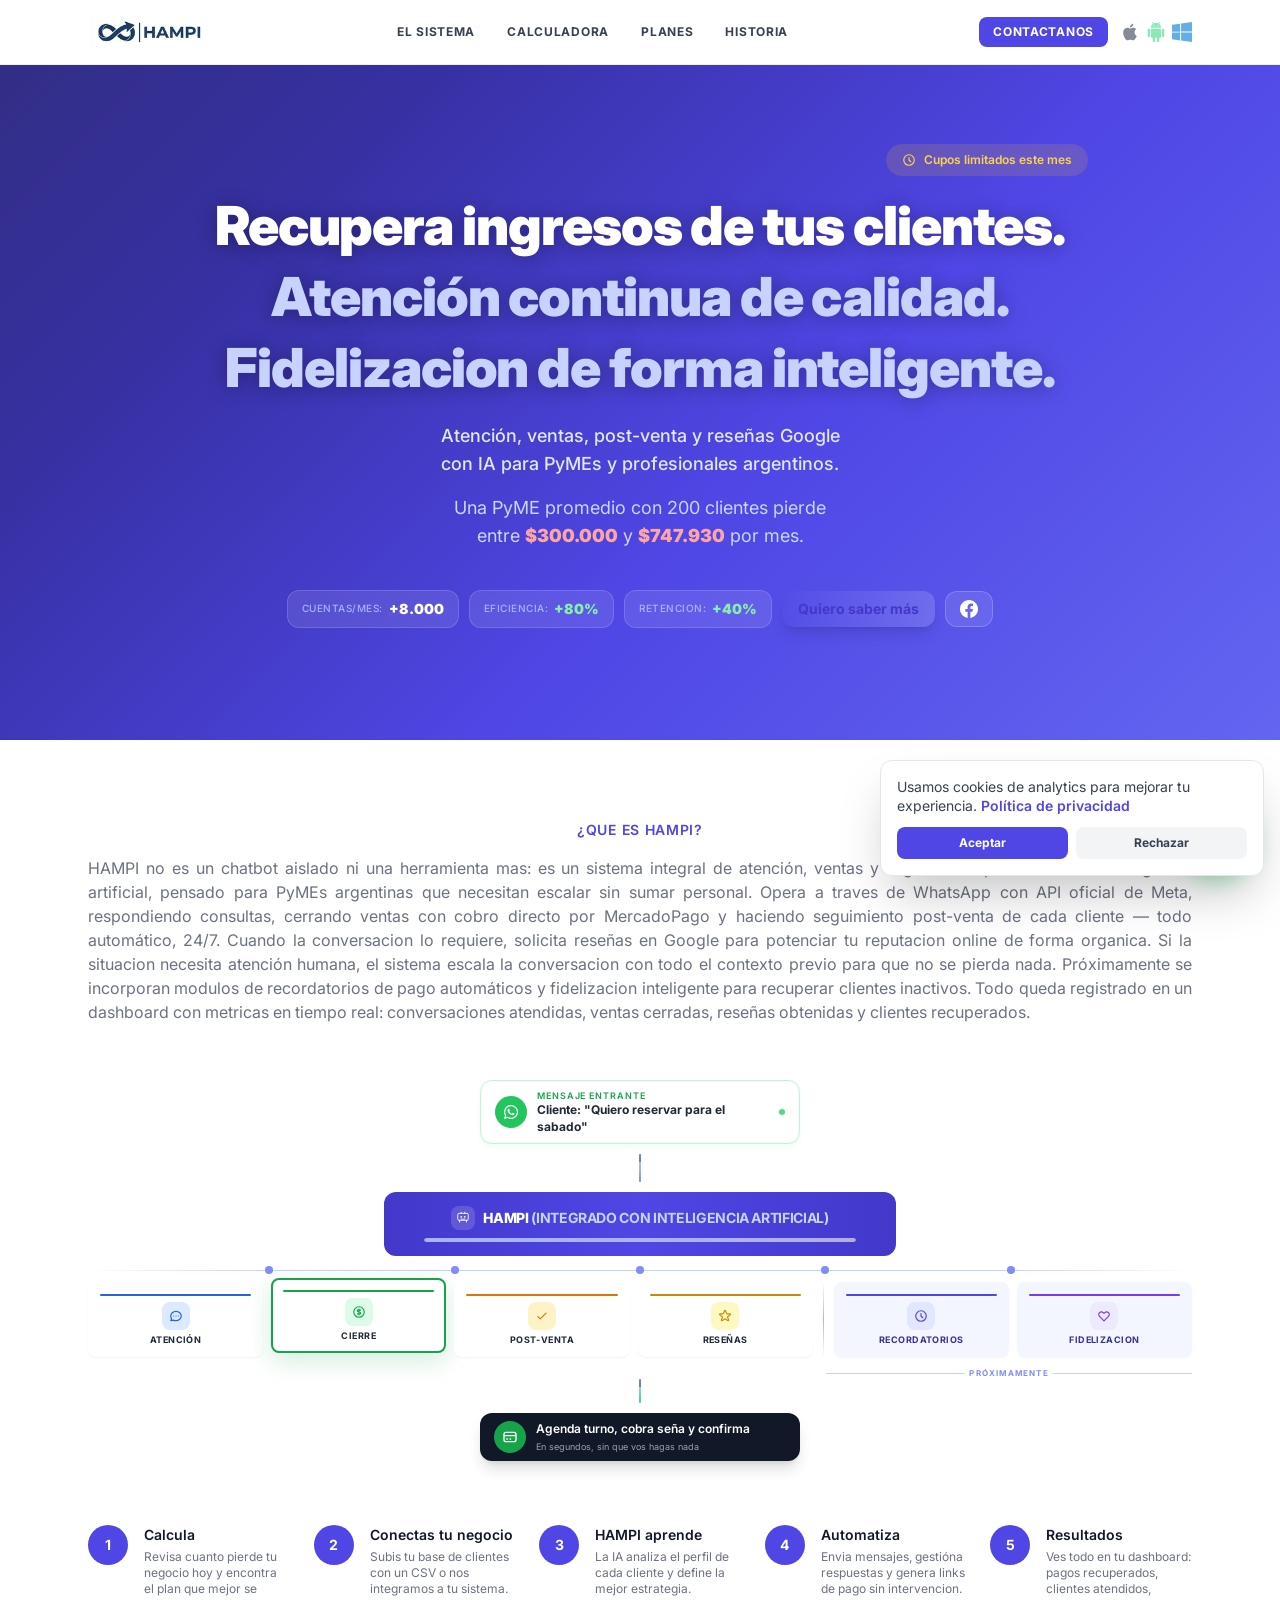
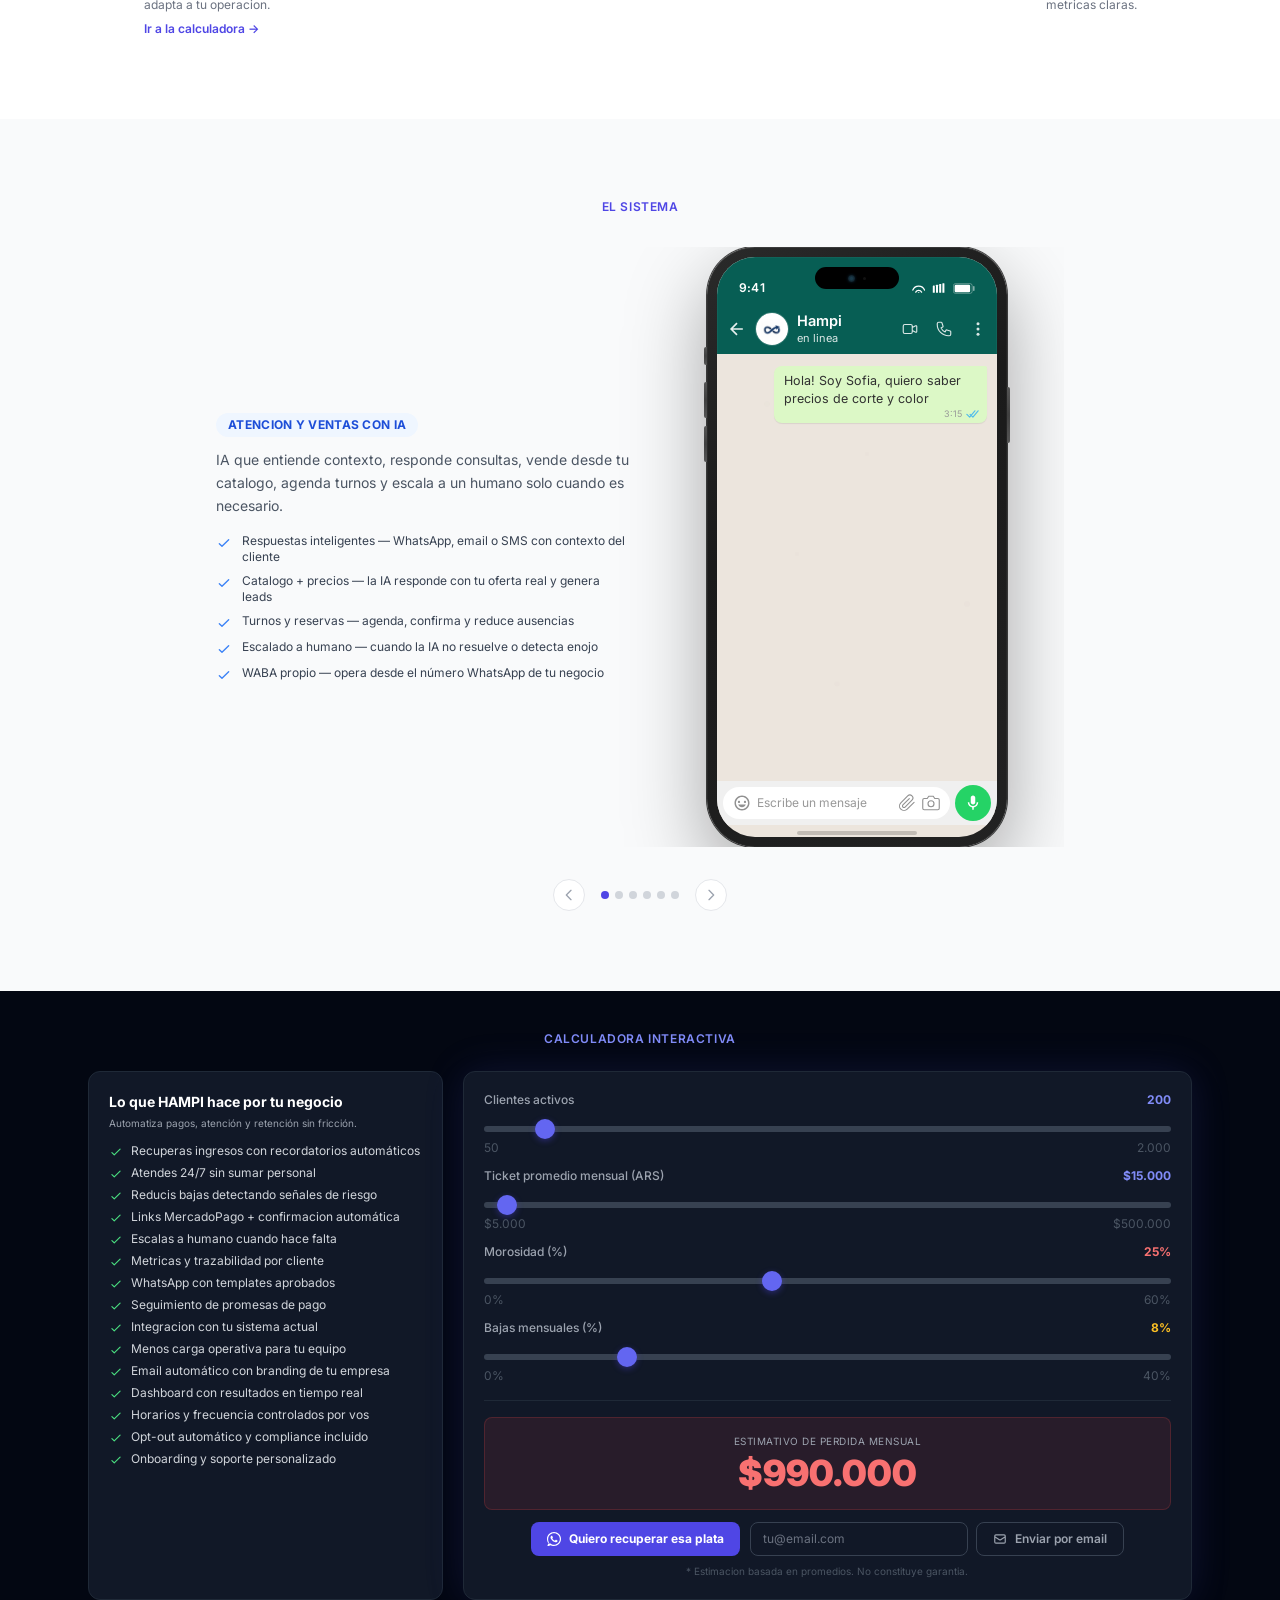
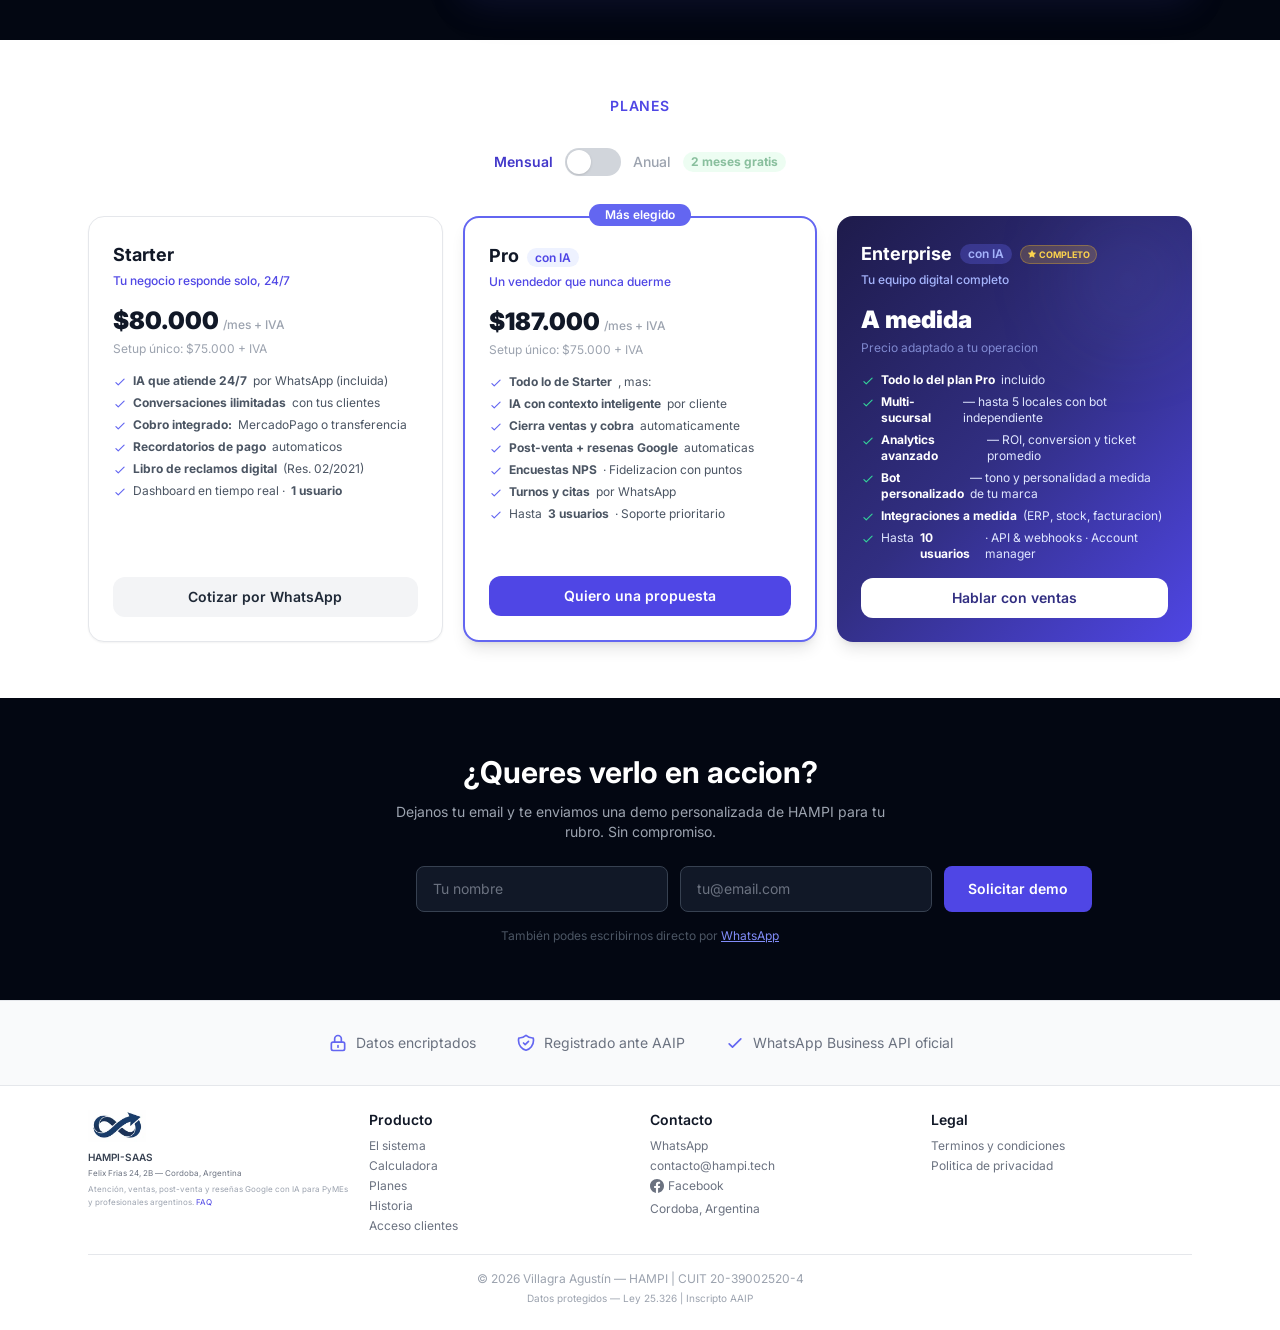
==== index.html @ 298c47fb "feat: add Windows logo next to Apple + Android icons on all pages Co-Authored-By: Claude Opus 4.6 (1" ====
<!DOCTYPE html>
<html lang="es-AR">
<head>
  <meta charset="UTF-8">
  <meta name="viewport" content="width=device-width, initial-scale=1.0">
  <title>HAMPI — Atención y ventas con IA por WhatsApp para PyMEs argentinas</title>
  <meta name="description" content="Sistema IA para PyMEs argentinas: atención 24/7 por WhatsApp, ventas automáticas, post-venta, reseñas Google y cobro con MercadoPago. Empeza gratis.">
  <meta name="keywords" content="atención al cliente WhatsApp, ventas IA, automatización PyMEs, MercadoPago, reseñas Google, IA Argentina, chatbot WhatsApp">
  <meta name="author" content="Villagra Agustín">
  <meta name="robots" content="index, follow">
  <meta name="referrer" content="strict-origin-when-cross-origin">
  <meta name="facebook-domain-verification" content="ja7nkng0j9wahrmzs2x4em6lvalo7e" />
  <link rel="canonical" href="https://hampi.tech/">

  <!-- Open Graph -->
  <meta property="fb:app_id" content="757900813820776">
  <meta property="og:title" content="HAMPI — Atención y ventas con IA por WhatsApp para PyMEs">
  <meta property="og:description" content="Tu negocio atiende, vende y cobra solo por WhatsApp con IA. Setup único: $75.000 + IVA. Empeza con 15 dias gratis.">
  <meta property="og:type" content="website">
  <meta property="og:url" content="https://hampi.tech">
  <meta property="og:image" content="https://hampi.tech/og-logo.png">
  <meta property="og:image:width" content="1200">
  <meta property="og:image:height" content="630">
  <meta property="og:image:alt" content="HAMPI — Atención y ventas con IA por WhatsApp para PyMEs argentinas">
  <meta property="og:locale" content="es_AR">
  <meta property="og:site_name" content="HAMPI">

  <!-- Twitter Card -->
  <meta name="twitter:card" content="summary_large_image">
  <meta name="twitter:title" content="HAMPI — Atención y ventas con IA por WhatsApp">
  <meta name="twitter:description" content="Tu negocio atiende, vende y cobra solo. IA para PyMEs argentinas. Setup único: $75.000 + IVA.">
  <meta name="twitter:image" content="https://hampi.tech/og-logo.png">

  <!-- Favicons -->
  <link rel="icon" type="image/png" sizes="32x32" href="logoxx.png">
  <link rel="apple-touch-icon" sizes="180x180" href="logoxx.png">
  <link rel="manifest" href="manifest.json">
  <meta name="theme-color" content="#4f46e5">

  <!-- Preload critical resources -->
  <link rel="preload" href="hampilogo.webp" as="image" type="image/webp">

  <!-- Fonts (preconnect + display swap) -->
  <link rel="preconnect" href="https://fonts.googleapis.com">
  <link rel="preconnect" href="https://fonts.gstatic.com" crossorigin>
  <link href="https://fonts.googleapis.com/css2?family=Inter:wght@400;500;600;700;800;900&display=swap" rel="stylesheet">

  <!-- Tailwind (compiled) -->
  <link rel="stylesheet" href="dist.css">
  <style>
    .reveal{opacity:0;transform:translateY(30px);transition:opacity .7s ease,transform .7s ease}
    .reveal.visible{opacity:1;transform:translateY(0)}
    html{scroll-behavior:smooth}
    #hero{background:linear-gradient(135deg,#312e81 0%,#3730a3 25%,#4f46e5 60%,#6366f1 100%)!important;position:relative;overflow:hidden}
    #hero::after{content:none!important}
    #hero::before{content:none!important}
    .gradient-hero{background:linear-gradient(135deg,#312e81 0%,#3730a3 25%,#4f46e5 60%,#6366f1 100%);position:relative;overflow:hidden}
    .gradient-hero::after{content:none}
    .gradient-hero::before{content:none}
    .card-hover{transition:transform .3s ease,box-shadow .3s ease}
    .card-hover:hover{transform:translateY(-4px);box-shadow:0 12px 40px rgba(99,102,241,.15)}
    .pricing-popular{border:2px solid #6366f1;position:relative}
    .pricing-popular::before{content:'Más elegido';position:absolute;top:-14px;left:50%;transform:translateX(-50%);background:#6366f1;color:#fff;font-size:.75rem;font-weight:600;padding:2px 16px;border-radius:9999px}
    .calc-glow{box-shadow:0 0 40px rgba(99,102,241,.15),0 12px 40px rgba(0,0,0,.08)}
    @keyframes pulse-live{0%,100%{opacity:1}50%{opacity:.5}}
    .pulse-live{animation:pulse-live 2s ease-in-out infinite}
    .whatsapp-float{position:fixed;bottom:24px;right:24px;z-index:50;background:#25d366;color:#fff;border-radius:9999px;width:76px;height:76px;display:flex;align-items:center;justify-content:center;box-shadow:0 4px 20px rgba(37,211,102,.4);transition:transform .3s ease}
    .whatsapp-float:hover{transform:scale(1.1)}
    @keyframes pulse-ring{0%{box-shadow:0 0 0 0 rgba(37,211,102,.4)}70%{box-shadow:0 0 0 15px rgba(37,211,102,0)}100%{box-shadow:0 0 0 0 rgba(37,211,102,0)}}
    .whatsapp-float{animation:pulse-ring 2s infinite}
    input[type="range"]{-webkit-appearance:none;appearance:none;height:6px;border-radius:9999px;background:#374151;outline:none}
    input[type="range"]::-webkit-slider-thumb{-webkit-appearance:none;width:20px;height:20px;border-radius:50%;background:#6366f1;cursor:pointer;box-shadow:0 2px 6px rgba(79,70,229,.4)}
    input[type="range"]::-moz-range-thumb{width:20px;height:20px;border-radius:50%;background:#6366f1;cursor:pointer;border:none}
    @keyframes typing{0%,60%,100%{opacity:.3}30%{opacity:1}}
    .typing-dot:nth-child(1){animation:typing 1.4s infinite 0s}
    .typing-dot:nth-child(2){animation:typing 1.4s infinite .2s}
    .typing-dot:nth-child(3){animation:typing 1.4s infinite .4s}
    /* Chat live animations */
    .chat-bubble{transition:opacity .35s ease,transform .35s ease;transform:translateY(12px)}
    .chat-bubble.show{opacity:1!important;transform:translateY(0)}
    .chat-badge{transition:opacity .5s ease,transform .3s ease;transform:scale(.9)}
    .chat-badge.show{opacity:1!important;transform:scale(1)}
    .chat-typing.visible{display:flex!important}
    @keyframes slideUp{from{opacity:0;transform:translateY(12px)}to{opacity:1;transform:translateY(0)}}
    .chat-bubble.show[data-sender="user"]{animation:slideUp .35s ease forwards}
    .chat-bubble.show[data-sender="bot"]{animation:slideUp .4s cubic-bezier(.34,1.56,.64,1) forwards}
    /* === iPhone mockup === */
    .phone-frame{position:relative;width:100%;max-width:300px;margin:0 auto;background:linear-gradient(145deg,#2a2a2a 0%,#1a1a1a 40%,#222 100%);border-radius:48px;padding:10px;box-shadow:0 30px 80px rgba(0,0,0,.35),0 0 0 1px #444,inset 0 1px 0 rgba(255,255,255,.06),inset 0 0 0 1px rgba(255,255,255,.04)}
    .phone-frame::before{content:'';position:absolute;right:-3px;top:140px;width:3px;height:56px;background:linear-gradient(180deg,#555,#404040,#555);border-radius:0 2px 2px 0;z-index:5}
    .phone-frame::after{content:'';position:absolute;left:-3px;top:100px;width:3px;height:18px;background:linear-gradient(180deg,#555,#404040,#555);border-radius:2px 0 0 2px;z-index:5}
    .phone-frame .vol-btns{position:absolute;left:-3px;top:0;width:3px;height:100%;z-index:5;pointer-events:none}
    .phone-frame .vol-btns::before{content:'';position:absolute;left:0;top:135px;width:3px;height:36px;background:linear-gradient(180deg,#555,#404040,#555);border-radius:2px 0 0 2px}
    .phone-frame .vol-btns::after{content:'';position:absolute;left:0;top:179px;width:3px;height:36px;background:linear-gradient(180deg,#555,#404040,#555);border-radius:2px 0 0 2px}
    .phone-screen{position:relative;border-radius:38px;overflow:hidden;background:#ECE5DD;height:580px;display:flex;flex-direction:column}
    .phone-screen::before{content:'';position:absolute;top:0;left:0;right:0;bottom:0;pointer-events:none;z-index:30;border-radius:38px;box-shadow:inset 0 0 0 .5px rgba(255,255,255,.08)}
    .phone-dynamic-island{position:absolute;top:10px;left:50%;transform:translateX(-50%);width:84px;height:22px;background:#000;border-radius:20px;z-index:25;display:flex;align-items:center;justify-content:center;gap:8px}
    .phone-dynamic-island::before{content:'';width:7px;height:7px;background:radial-gradient(circle,#1a3a4a 20%,#0d1b24 80%);border-radius:50%;box-shadow:0 0 3px rgba(30,120,180,.3)}
    .phone-dynamic-island::after{content:'';width:3.5px;height:3.5px;background:#111;border-radius:50%}
    .phone-statusbar{display:flex;justify-content:space-between;align-items:center;padding:14px 22px 0;height:48px;background:#075E54;color:#fff;font-size:12px;font-weight:600;z-index:10;position:relative;letter-spacing:.02em}
    .phone-statusbar-icons{display:flex;gap:5px;align-items:center}
    .wa-header{display:flex;align-items:center;gap:8px;padding:7px 10px 8px;background:#075E54;color:#fff;position:relative;z-index:10}
    .wa-header-back{width:20px;height:20px;opacity:.9}
    .wa-header-avatar{width:34px;height:34px;border-radius:50%;overflow:hidden;flex-shrink:0;border:1.5px solid rgba(255,255,255,.15)}
    .wa-header-avatar img{width:34px;height:34px;object-fit:cover}
    .wa-header-name{font-size:14.5px;font-weight:600;line-height:1.2}
    .wa-header-status{font-size:11px;opacity:.85;font-weight:400}
    .wa-header-icons{margin-left:auto;display:flex;gap:16px;align-items:center;opacity:.85}
    .wa-messages{flex:1;overflow:hidden;padding:12px 10px 6px;display:flex;flex-direction:column;gap:6px;background:#ECE5DD url("data:image/svg+xml,%3Csvg width='400' height='400' viewBox='0 0 400 400' xmlns='http://www.w3.org/2000/svg'%3E%3Cg fill='%23c8c3b8' fill-opacity='.06'%3E%3Ccircle cx='50' cy='50' r='3'/%3E%3Ccircle cx='150' cy='100' r='2'/%3E%3Ccircle cx='300' cy='60' r='2.5'/%3E%3Ccircle cx='80' cy='200' r='2'/%3E%3Ccircle cx='250' cy='250' r='3'/%3E%3Ccircle cx='350' cy='180' r='2'/%3E%3Ccircle cx='120' cy='330' r='2.5'/%3E%3Ccircle cx='300' cy='350' r='2'/%3E%3C/g%3E%3C/svg%3E")}
    .wa-inputbar{display:flex;align-items:center;gap:5px;padding:4px 6px;background:#F0F0F0}
    .wa-input-wrap{flex:1;display:flex;align-items:center;gap:6px;background:#fff;border-radius:22px;padding:7px 10px}
    .wa-input-text{flex:1;font-size:12px;color:#999}
    .wa-send-btn{width:36px;height:36px;border-radius:50%;background:#25D366;display:flex;align-items:center;justify-content:center;flex-shrink:0}
    .wa-home-bar{width:120px;height:4px;background:rgba(0,0,0,.18);border-radius:4px;margin:6px auto 2px}
    /* WA-style bubbles */
    .wa-bubble-user{background:#DCF8C6;border-radius:8px 2px 8px 8px;padding:6px 10px 16px;max-width:82%;margin-left:auto;position:relative;box-shadow:0 1px 1px rgba(0,0,0,.08)}
    .wa-bubble-bot{background:#fff;border-radius:2px 8px 8px 8px;padding:6px 10px 16px;max-width:82%;position:relative;box-shadow:0 1px 1px rgba(0,0,0,.08)}
    .wa-bubble-user p,.wa-bubble-bot p{font-size:12.5px;line-height:1.4;color:#303030;margin:0}
    .wa-bubble-time{position:absolute;bottom:3px;right:8px;font-size:9px;color:#999}
    .wa-bubble-link{display:block;font-size:12px;color:#075E54;font-weight:600;margin-top:3px}
    .wa-bubble-file{background:#E3F0D5;border:1px solid #b8dfab}
    @media(max-width:639px){.phone-frame{max-width:300px;border-radius:42px;padding:8px}.phone-screen{height:540px;border-radius:34px}.phone-dynamic-island{width:70px;height:18px;top:8px}.wa-bubble-user p,.wa-bubble-bot p{font-size:11.5px}.wa-bubble-user,.wa-bubble-bot{padding:5px 8px 14px;max-width:85%}.wa-header-icons{gap:10px}.wa-header-icons svg{width:15px;height:15px}#orch-agents{gap:6px!important}#orch-agents .orch-agent{padding:5px 2px!important;min-width:calc(33% - 6px);flex:0 0 auto}.orch-agent p{font-size:7px!important;letter-spacing:.02em!important;white-space:nowrap}}
    /* Panel retention animations */
    .panel-row{transition:opacity .4s ease,transform .4s cubic-bezier(.34,1.56,.64,1);transform:translateX(-20px)}
    .panel-row.show{opacity:1!important;transform:translateX(0)}
    .panel-row.show[data-resolved]{animation:resolvedPop .5s cubic-bezier(.34,1.56,.64,1) forwards}
    @keyframes resolvedPop{0%{opacity:0;transform:translateX(-20px) scale(.95)}60%{transform:translateX(2px) scale(1.02)}100%{opacity:1;transform:translateX(0) scale(1)}}
    .panel-counter{transition:opacity .3s ease}
    .panel-counter.show{opacity:1!important}
    .panel-summary{transition:opacity .5s ease,transform .3s ease;transform:translateY(8px)}
    .panel-summary.show{opacity:1!important;transform:translateY(0)}
    @keyframes countFade{0%{opacity:0;transform:translateY(10px)}100%{opacity:1;transform:translateY(0)}}
    .count-animated{animation:countFade .6s ease forwards}
    .hero-line{display:block;white-space:nowrap;font-size:clamp(1.35rem,4.2vw,3.5rem);letter-spacing:-.02em}
    @media(max-width:479px){.hero-line{white-space:normal;font-size:clamp(1.2rem,6vw,1.75rem);line-height:1.2}}
    /* === Premium micro-interactions === */
    @media(prefers-reduced-motion:no-preference){
      .reveal{opacity:0;transform:translateY(24px);transition:opacity .6s cubic-bezier(.16,1,.3,1),transform .6s cubic-bezier(.16,1,.3,1)}
      .reveal:nth-child(2){transition-delay:.08s}
      .reveal:nth-child(3){transition-delay:.16s}
    }
    /* Pricing card hover glow */
    .plan-card{transition:transform .25s cubic-bezier(.16,1,.3,1),box-shadow .25s ease}
    .plan-card:hover{transform:translateY(-6px);box-shadow:0 20px 60px rgba(99,102,241,.12),0 4px 16px rgba(0,0,0,.06)}
    /* CTA button shimmer */
    @keyframes shimmer{0%{background-position:200% 0}100%{background-position:-200% 0}}
    .cta-shimmer{background:linear-gradient(90deg,transparent 0%,rgba(255,255,255,.15) 50%,transparent 100%) no-repeat;background-size:200% 100%;animation:shimmer 3s ease-in-out infinite}
    /* Number counter pop */
    @keyframes numberPop{0%{transform:scale(1)}50%{transform:scale(1.05)}100%{transform:scale(1)}}
    .number-pop{animation:numberPop .3s ease}
    /* Stats badge subtle float */
    @keyframes subtleFloat{0%,100%{transform:translateY(0)}50%{transform:translateY(-3px)}}
    .stat-badge:hover{animation:subtleFloat 2s ease-in-out infinite}
  </style>

  <script type="application/ld+json">
  {"@context":"https://schema.org","@type":"FAQPage","mainEntity":[{"@type":"Question","name":"Que es HAMPI exactamente?","acceptedAnswer":{"@type":"Answer","text":"HAMPI es un sistema inteligente que automatiza atención al cliente, recordatorios de pago y fidelizacion para PyMEs argentinas. Conecta WhatsApp, email y SMS en un solo flujo con IA."}},{"@type":"Question","name":"Como funciona WhatsApp sin que me bloqueen?","acceptedAnswer":{"@type":"Answer","text":"Usamos la API oficial de WhatsApp Business con templates pre-aprobados por Meta. Incluye opt-out automático y cumplimiento de todas las politicas de Meta. Sin spam, sin riesgo."}},{"@type":"Question","name":"Se integra con MercadoPago?","acceptedAnswer":{"@type":"Answer","text":"Si. Genera links de pago de MercadoPago y los envia automáticamente por WhatsApp o email. Confirma pagos en tiempo real."}},{"@type":"Question","name":"Cuanto tarda el setup?","acceptedAnswer":{"@type":"Answer","text":"Entre 2 y 5 dias habiles. Incluye canales, carga de base, personalizacion y pruebas antes de salir en vivo."}}]}
  </script>

  <!-- Google Analytics 4 -->
  <script async src="https://www.googletagmanager.com/gtag/js?id=G-G7MKH28DM8"></script>
  <script>
    window.dataLayer = window.dataLayer || [];
    function gtag(){dataLayer.push(arguments);}
    gtag('consent', 'default', { analytics_storage: 'denied' });
    gtag('js', new Date());
    if(localStorage.getItem('hampi_cookie_consent') === 'accepted') {
      gtag('consent', 'update', { analytics_storage: 'granted' });
    }
    gtag('config', 'G-G7MKH28DM8');
  </script>
  <!-- JSON-LD Structured Data -->
  <script type="application/ld+json">
  {
    "@context": "https://schema.org",
    "@type": "Organization",
    "name": "HAMPI",
    "legalName": "Villagra Agustín",
    "url": "https://hampi.tech",
    "logo": "https://hampi.tech/og-logo.png",
    "image": "https://hampi.tech/og-image.jpg",
    "description": "Sistema de atención y ventas con IA por WhatsApp para PyMEs argentinas. Automatiza atención al cliente, ventas, post-venta y reseñas Google.",
    "address": {
      "@type": "PostalAddress",
      "streetAddress": "Felix Frias 24, Piso 2 Dpto. B",
      "addressLocality": "Cordoba",
      "addressRegion": "Cordoba",
      "addressCountry": "AR"
    },
    "contactPoint": {
      "@type": "ContactPoint",
      "telephone": "+5493514084090",
      "contactType": "sales",
      "availableLanguage": "Spanish"
    },
    "email": "contacto@hampi.tech",
    "sameAs": [
      "https://facebook.com/hampi.tech/"
    ],
    "foundingDate": "2026",
    "areaServed": {
      "@type": "Country",
      "name": "Argentina"
    }
  }
  </script>
  <script type="application/ld+json">
  {
    "@context": "https://schema.org",
    "@type": "SoftwareApplication",
    "name": "HAMPI",
    "applicationCategory": "BusinessApplication",
    "operatingSystem": "Web",
    "offers": {
      "@type": "AggregateOffer",
      "lowPrice": "80000",
      "highPrice": "360000",
      "priceCurrency": "ARS",
      "offerCount": "3"
    },
    "description": "Plataforma de IA para automatizar atención al cliente, ventas y recordatorios de pago por WhatsApp",
    "url": "https://hampi.tech",
    "screenshot": "https://hampi.tech/og-image.jpg",
    "featureList": "Atención 24/7, Ventas automáticas, Recordatorios de pago, Reseñas Google, Fidelizacion"
  }
  </script>
  <script type="application/ld+json">
  {
    "@context": "https://schema.org",
    "@type": "LocalBusiness",
    "name": "HAMPI",
    "address": {
      "@type": "PostalAddress",
      "addressLocality": "Cordoba",
      "addressRegion": "Cordoba",
      "addressCountry": "AR"
    },
    "url": "https://hampi.tech",
    "telephone": "+5493514084090",
    "priceRange": "$$"
  }
  </script>
</head>

<body class="font-sans text-gray-800 bg-white antialiased">

  <a href="#main-content" class="sr-only focus:not-sr-only focus:absolute focus:top-2 focus:left-2 focus:bg-white focus:px-4 focus:py-2 focus:rounded focus:z-50">
    Ir al contenido principal
  </a>

  <!-- ===== NAV ===== -->
  <nav id="main-nav" class="fixed top-0 w-full bg-white z-40 border-b border-gray-200/60 transition-shadow duration-300" style="box-shadow:none">
    <div class="max-w-6xl mx-auto px-4 sm:px-6 flex items-center justify-between h-16">
      <a href="#" class="flex items-center gap-2">
        <picture>
          <source srcset="hampilogo.webp" type="image/webp">
          <img src="hampilogo.png" alt="HAMPI — Sistema de atención y recordatorios de pago" class="h-8 sm:h-9 w-auto object-contain" width="200" height="61" fetchpriority="high" style="image-rendering:-webkit-optimize-contrast;transform:translateZ(0)">
        </picture>
      </a>
      <div class="hidden md:flex items-center gap-8 text-xs font-bold text-gray-700 uppercase" style="letter-spacing:.06em">
        <a href="#sistema" class="hover:text-brand-600 transition-colors">El sistema</a>
        <a href="#calculadora" class="hover:text-brand-600 transition-colors">Calculadora</a>
        <a href="#planes" class="hover:text-brand-600 transition-colors">Planes</a>
        <a href="historia.html" class="hover:text-brand-600 transition-colors">Historia</a>
      </div>
      <div class="flex items-center gap-3">
        <a href="https://wa.me/5493514084090?text=Hola%2C%20quiero%20info%20sobre%20HAMPI" target="_blank" rel="noopener" id="nav-calc-cta" class="hidden sm:inline-flex items-center bg-brand-600 hover:bg-brand-700 text-white text-xs font-bold uppercase px-3.5 py-1.5 rounded-lg transition-colors" style="letter-spacing:.06em;line-height:1.5">
          CONTACTANOS
        </a>
        <div class="hidden sm:flex items-center gap-1.5 opacity-60">
          <svg class="h-5 w-5 text-gray-700" viewBox="0 0 24 24" fill="currentColor"><path d="M18.71 19.5c-.83 1.24-1.71 2.45-3.05 2.47-1.34.03-1.77-.79-3.29-.79-1.53 0-2 .77-3.27.82-1.31.05-2.3-1.32-3.14-2.53C4.25 17 2.94 12.45 4.7 9.39c.87-1.52 2.43-2.48 4.12-2.51 1.28-.02 2.5.87 3.29.87.78 0 2.26-1.07 3.8-.91.65.03 2.47.26 3.64 1.98-.09.06-2.17 1.28-2.15 3.81.03 3.02 2.65 4.03 2.68 4.04-.03.07-.42 1.44-1.38 2.83M13 3.5c.73-.83 1.94-1.46 2.94-1.5.13 1.17-.34 2.35-1.04 3.19-.69.85-1.83 1.51-2.95 1.42-.15-1.15.41-2.35 1.05-3.11z"/></svg>
          <svg class="h-5 w-5" viewBox="0 0 24 24" fill="#3DDC84"><path d="M6 18c0 .55.45 1 1 1h1v3.5c0 .83.67 1.5 1.5 1.5s1.5-.67 1.5-1.5V19h2v3.5c0 .83.67 1.5 1.5 1.5s1.5-.67 1.5-1.5V19h1c.55 0 1-.45 1-1V8H6v10zM3.5 8C2.67 8 2 8.67 2 9.5v7c0 .83.67 1.5 1.5 1.5S5 17.33 5 16.5v-7C5 8.67 4.33 8 3.5 8zm17 0c-.83 0-1.5.67-1.5 1.5v7c0 .83.67 1.5 1.5 1.5s1.5-.67 1.5-1.5v-7c0-.83-.67-1.5-1.5-1.5zm-4.97-5.84l1.3-1.3c.2-.2.2-.51 0-.71-.2-.2-.51-.2-.71 0l-1.48 1.48C13.85 1.23 12.95 1 12 1c-.96 0-1.86.23-2.66.63L7.85.15c-.2-.2-.51-.2-.71 0-.2.2-.2.51 0 .71l1.31 1.31C6.97 3.26 6 5.01 6 7h12c0-1.99-.97-3.75-2.47-4.84zM10 5H9V4h1v1zm5 0h-1V4h1v1z"/></svg>
          <svg class="h-5 w-5" viewBox="0 0 24 24" fill="#0078D4"><path d="M0 3.449L9.75 2.1v9.451H0m10.949-9.602L24 0v11.4H10.949M0 12.6h9.75v9.451L0 20.699M10.949 12.6H24V24l-13.051-1.851"/></svg>
        </div>
      </div>
      <button id="menu-toggle" class="md:hidden ml-2 p-2 text-gray-600 hover:text-brand-600" aria-label="Menu">
        <svg class="w-6 h-6" fill="none" stroke="currentColor" viewBox="0 0 24 24"><path stroke-linecap="round" stroke-linejoin="round" stroke-width="2" d="M4 6h16M4 12h16M4 18h16"/></svg>
      </button>
    </div>
    <div id="mobile-menu" class="hidden md:hidden border-t border-gray-100 bg-white">
      <div class="px-4 py-3 space-y-2">
        <a href="#sistema" class="block py-2 text-xs font-bold text-gray-700 uppercase" style="letter-spacing:.06em">El sistema</a>
        <a href="#calculadora" class="block py-2 text-xs font-bold text-gray-700 uppercase" style="letter-spacing:.06em">Calculadora</a>
        <a href="#planes" class="block py-2 text-xs font-bold text-gray-700 uppercase" style="letter-spacing:.06em">Planes</a>
        <a href="historia.html" class="block py-2 text-xs font-bold text-gray-700 uppercase" style="letter-spacing:.06em">Historia</a>
      </div>
    </div>
  </nav>

  <!-- ===== 1. HERO ===== -->
  <section id="hero" class="gradient-hero pt-28 pb-20 sm:pt-36 sm:pb-28" role="main">
    <a id="main-content" class="sr-only"></a>
    <div class="max-w-5xl mx-auto px-4 sm:px-6 relative z-10 text-center">

      <div class="flex justify-end mb-4 max-w-4xl mx-auto">
        <div class="inline-flex items-center gap-2 backdrop-blur-sm text-xs font-semibold px-4 py-2 rounded-full h-8" style="background:rgba(251,191,36,.15);color:#fcd34d">
          <svg class="w-3.5 h-3.5" fill="none" stroke="currentColor" viewBox="0 0 24 24"><path stroke-linecap="round" stroke-linejoin="round" stroke-width="2" d="M12 8v4l3 3m6-3a9 9 0 11-18 0 9 9 0 0118 0z"/></svg>
          Cupos limitados este mes
        </div>
      </div>

      <h1 class="font-black leading-tight max-w-4xl mx-auto" style="text-shadow:0 2px 20px rgba(0,0,0,.3)">
        <span class="hero-line" style="color:#ffffff">Recupera ingresos de tus clientes.</span>
        <span class="hero-line mt-1" style="color:#c7d2fe">Atención continua de calidad.</span>
        <span class="hero-line mt-1" style="color:#c7d2fe">Fidelizacion de forma inteligente.</span>
      </h1>

      <p class="mt-5 text-base sm:text-lg font-medium mx-auto leading-relaxed" style="color:#e0e7ff;max-width:44rem;text-wrap:balance">
        Atención, ventas, post-venta y reseñas Google con IA para PyMEs y profesionales argentinos.
      </p>

      <p class="mt-4 text-base sm:text-lg mx-auto leading-relaxed" style="color:#cbd5ff;max-width:40rem;text-wrap:balance">
        Una PyME promedio con 200 clientes pierde entre
        <span id="hero-countup" class="font-black" style="color:#fca5a5">$0</span>
        y <span id="hero-countup2" class="font-black" style="color:#fca5a5">$0</span> por mes.
      </p>

      <div class="mt-10 flex flex-wrap items-center justify-center gap-2.5">
        <div class="stat-badge bg-white/10 backdrop-blur-sm rounded-xl px-3.5 py-2 border border-white/15 inline-flex items-center gap-1.5 cursor-default">
          <span class="text-[10px] uppercase tracking-wider font-medium" style="color:#a5b4fc">Cuentas/mes:</span>
          <span class="text-sm font-black" style="color:#ffffff">+8.000</span>
        </div>
        <div class="stat-badge bg-white/10 backdrop-blur-sm rounded-xl px-3.5 py-2 border border-white/15 inline-flex items-center gap-1.5 cursor-default">
          <span class="text-[10px] uppercase tracking-wider font-medium" style="color:#a5b4fc">Eficiencia:</span>
          <span class="text-sm font-black" style="color:#86efac">+80%</span>
        </div>
        <div class="stat-badge bg-white/10 backdrop-blur-sm rounded-xl px-3.5 py-2 border border-white/15 inline-flex items-center gap-1.5 cursor-default">
          <span class="text-[10px] uppercase tracking-wider font-medium" style="color:#a5b4fc">Retencion:</span>
          <span class="text-sm font-black" style="color:#86efac">+40%</span>
        </div>
        <a href="https://wa.me/5493514084090?text=Hola%2C%20quiero%20saber%20mas%20sobre%20HAMPI" target="_blank" rel="noopener" class="cta-shimmer bg-white text-brand-700 font-bold text-sm px-4 py-2 rounded-xl hover:bg-brand-50 transition-colors shadow-lg" data-cta="hero-quiero-saber">
          Quiero saber más
        </a>
        <a href="https://facebook.com/hampi.tech/" target="_blank" rel="noopener" class="bg-white/10 backdrop-blur-sm text-white px-3.5 py-2 rounded-xl border border-white/20 hover:bg-white/20 transition-colors inline-flex items-center justify-center" data-cta="hero-facebook" title="Facebook">
          <svg width="18" height="18" fill="currentColor" viewBox="0 0 24 24"><path d="M24 12.073c0-6.627-5.373-12-12-12s-12 5.373-12 12c0 5.99 4.388 10.954 10.125 11.854v-8.385H7.078v-3.47h3.047V9.43c0-3.007 1.792-4.669 4.533-4.669 1.312 0 2.686.235 2.686.235v2.953H15.83c-1.491 0-1.956.925-1.956 1.874v2.25h3.328l-.532 3.47h-2.796v8.385C19.612 23.027 24 18.062 24 12.073z"/></svg>
        </a>
      </div>

    </div>
  </section>

  <!-- ===== ¿QUÉ ES HAMPI? ===== -->
  <section id="que-es" class="py-20 bg-white">
    <div class="max-w-6xl mx-auto px-4 sm:px-6">
      <div class="mb-14 reveal">
        <p class="text-brand-600 font-semibold text-sm uppercase tracking-wider mb-4 text-center">¿Que es HAMPI?</p>
        <p class="text-gray-500 text-sm sm:text-base leading-relaxed text-justify">HAMPI no es un chatbot aislado ni una herramienta mas: es un sistema integral de atención, ventas y seguimiento post-venta con inteligencia artificial, pensado para PyMEs argentinas que necesitan escalar sin sumar personal. Opera a traves de WhatsApp con API oficial de Meta, respondiendo consultas, cerrando ventas con cobro directo por MercadoPago y haciendo seguimiento post-venta de cada cliente — todo automático, 24/7. Cuando la conversacion lo requiere, solicita reseñas en Google para potenciar tu reputacion online de forma organica. Si la situacion necesita atención humana, el sistema escala la conversacion con todo el contexto previo para que no se pierda nada. Próximamente se incorporan modulos de recordatorios de pago automáticos y fidelizacion inteligente para recuperar clientes inactivos. Todo queda registrado en un dashboard con metricas en tiempo real: conversaciones atendidas, ventas cerradas, reseñas obtenidas y clientes recuperados.</p>
      </div>

      <!-- ===== ORQUESTACION VISUAL ===== -->
      <style>
        @keyframes orch-glow{0%,100%{box-shadow:0 0 0 0 rgba(99,102,241,.3)}50%{box-shadow:0 0 25px 10px rgba(99,102,241,.12)}}
        @keyframes orch-dot{0%{top:-4px;opacity:0}15%{opacity:1}85%{opacity:1}100%{top:calc(100% - 4px);opacity:0}}
        @keyframes orch-scan{0%{left:-30%}100%{left:100%}}
        .orch-brain{animation:orch-glow 3s ease-in-out infinite}
        .orch-line{position:relative;overflow:hidden}
        .orch-line::after{content:'';position:absolute;width:8px;height:8px;background:linear-gradient(135deg,#818cf8,#6366f1);border-radius:50%;left:50%;transform:translateX(-50%);animation:orch-dot 2s ease-in-out infinite}
        .orch-agent{transition:all .5s cubic-bezier(.4,0,.2,1);border:2px solid transparent}
        .orch-agent.active{transform:translateY(-4px)}
        .orch-scan{position:absolute;top:0;left:-30%;width:30%;height:100%;background:linear-gradient(90deg,transparent,rgba(255,255,255,.4),transparent);animation:orch-scan 2s ease-in-out infinite}
        .orch-trigger-text{transition:opacity .4s,transform .4s}
        .orch-trigger-text.fade-out{opacity:0;transform:translateY(-8px)}
        .orch-result-text{transition:opacity .4s,transform .4s}
        .orch-result-text.fade-out{opacity:0;transform:translateY(8px)}
        .orch-agent{position:relative}
        #orch-info{transition:opacity .3s,transform .3s}
        #orch-info.visible #orch-info-title{color:#4f46e5}
        #orch-info.visible{box-shadow:0 4px 20px rgba(99,102,241,.15);border-color:#a5b4fc}
      </style>

      <div class="relative mb-16 reveal" id="orch-root">

        <!-- PASO 1: Mensaje entrante + Panel info -->
        <div class="relative flex justify-center mb-2.5">
          <!-- Panel info agente (absoluto a la izquierda) -->
          <div id="orch-info" class="hidden lg:block absolute left-0 top-0 bg-white border border-indigo-100 rounded-xl px-4 py-3 shadow-md shadow-indigo-100/30 w-[230px] opacity-0" style="transition:opacity .3s">
            <p class="text-[10px] text-indigo-500 font-bold uppercase tracking-widest mb-1" id="orch-info-title"></p>
            <p class="text-[11px] text-gray-600 leading-relaxed" id="orch-info-desc"></p>
          </div>
          <!-- Trigger WhatsApp -->
          <div class="bg-white border border-green-200 rounded-xl px-3.5 py-2 flex items-center gap-2.5 shadow-md shadow-green-100/40 max-w-[280px] sm:max-w-xs w-full">
            <div class="w-8 h-8 bg-green-500 rounded-full flex items-center justify-center shrink-0">
              <svg class="w-4 h-4 text-white" fill="currentColor" viewBox="0 0 448 512"><path d="M380.9 97.1C339 55.1 283.2 32 223.9 32c-122.4 0-222 99.6-222 222 0 39.1 10.2 77.3 29.6 111L0 480l117.7-30.9c32.4 17.7 68.9 27 106.1 27h.1c122.3 0 224.1-99.6 224.1-222 0-59.3-25.2-115-67.1-157zm-157 341.6c-33.2 0-65.7-8.9-94-25.7l-6.7-4-69.8 18.3L72 359.2l-4.4-7c-18.5-29.4-28.2-63.3-28.2-98.2 0-101.7 82.8-184.5 184.6-184.5 49.3 0 95.6 19.2 130.4 54.1 34.8 34.9 56.2 81.2 56.1 130.5 0 101.8-84.9 184.6-186.6 184.6zm101.2-138.2c-5.5-2.8-32.8-16.2-37.9-18-5.1-1.9-8.8-2.8-12.5 2.8-3.7 5.6-14.3 18-17.6 21.8-3.2 3.7-6.5 4.2-12 1.4-32.6-16.3-54-29.1-75.5-66-5.7-9.8 5.7-9.1 16.3-30.3 1.8-3.7.9-6.9-.5-9.7-1.4-2.8-12.5-30.1-17.1-41.2-4.5-10.8-9.1-9.3-12.5-9.5-3.2-.2-6.9-.2-10.6-.2-3.7 0-9.7 1.4-14.8 6.9-5.1 5.6-19.4 19-19.4 46.3 0 27.3 19.9 53.7 22.6 57.4 2.8 3.7 39.1 59.7 94.8 83.8 35.2 15.2 49 16.5 66.6 13.9 10.7-1.6 32.8-13.4 37.4-26.4 4.6-13 4.6-24.1 3.2-26.4-1.3-2.5-5-3.9-10.5-6.6z"/></svg>
            </div>
            <div class="min-w-0 flex-1">
              <p class="text-[9px] text-green-600 font-semibold uppercase tracking-widest" id="orch-label">Mensaje entrante</p>
              <p class="text-xs text-gray-800 font-bold leading-snug orch-trigger-text" id="orch-trigger">"Hola, quiero saber los precios"</p>
            </div>
            <div class="w-1.5 h-1.5 bg-green-400 rounded-full animate-pulse shrink-0"></div>
          </div>
        </div>

        <!-- Conector animado -->
        <div class="flex justify-center mb-2.5"><div class="orch-line w-0.5 h-7 bg-gradient-to-b from-green-300 via-indigo-300 to-indigo-400 rounded-full"></div></div>

        <!-- PASO 2: Cerebro HAMPI IA -->
        <div class="flex justify-center mb-2.5">
          <div class="orch-brain relative bg-gradient-to-r from-indigo-700 via-indigo-600 to-indigo-700 rounded-xl px-5 sm:px-10 py-3.5 text-center max-w-lg w-full overflow-hidden">
            <div class="orch-scan"></div>
            <div class="relative z-10">
              <div class="flex items-center justify-center gap-2 mb-1.5">
                <div class="w-6 h-6 bg-white/15 rounded-lg flex items-center justify-center">
                  <svg class="w-3.5 h-3.5 text-white" fill="currentColor" viewBox="0 0 24 24"><rect x="3" y="4" width="18" height="12" rx="2" ry="2" fill="none" stroke="currentColor" stroke-width="1.5"/><circle cx="9" cy="10" r="1.5"/><circle cx="15" cy="10" r="1.5"/><path d="M8.5 14h7" stroke="currentColor" stroke-width="1.5" stroke-linecap="round"/><path d="M6 16v3M18 16v3M9 4V2M15 4V2" stroke="currentColor" stroke-width="1.5" stroke-linecap="round"/></svg>
                </div>
                <h3 class="text-white font-extrabold text-xs sm:text-sm tracking-tight">HAMPI <span class="font-bold text-indigo-200">(INTEGRADO CON INTELIGENCIA ARTIFICIAL)</span></h3>
              </div>
              <!-- Barra de procesamiento -->
              <div class="mt-2 h-1 bg-indigo-900/40 rounded-full overflow-hidden">
                <div class="h-full bg-gradient-to-r from-indigo-300 to-white/60 rounded-full" id="orch-bar" style="width:0;transition:width 1s ease"></div>
              </div>
            </div>
          </div>
        </div>

        <!-- Distribucion: linea horizontal con 5 nodos (desktop) -->
        <div class="hidden lg:flex justify-center mb-2">
          <div class="flex items-center w-full">
            <div class="flex-1 h-px bg-gradient-to-r from-transparent to-indigo-200"></div>
            <div class="w-2 h-2 bg-indigo-400 rounded-full"></div>
            <div class="flex-1 h-px bg-indigo-200"></div>
            <div class="w-2 h-2 bg-indigo-400 rounded-full"></div>
            <div class="flex-1 h-px bg-indigo-200"></div>
            <div class="w-2 h-2 bg-indigo-400 rounded-full"></div>
            <div class="flex-1 h-px bg-indigo-200"></div>
            <div class="w-2 h-2 bg-indigo-400 rounded-full"></div>
            <div class="flex-1 h-px bg-indigo-200"></div>
            <div class="w-2 h-2 bg-indigo-400 rounded-full"></div>
            <div class="flex-1 h-px bg-gradient-to-r from-indigo-200 to-transparent"></div>
          </div>
        </div>
        <!-- Conector simple (mobile) -->
        <div class="lg:hidden flex justify-center mb-2"><div class="orch-line w-0.5 h-6 bg-gradient-to-b from-indigo-400 to-gray-300 rounded-full"></div></div>

        <!-- PASO 3: 6 Agentes — ancho completo de la seccion -->
        <div class="flex justify-center mb-2.5">
          <div class="flex items-stretch gap-2 w-full flex-wrap sm:flex-nowrap" id="orch-agents">
            <!-- 0: Atención -->
            <div class="orch-agent bg-white rounded-lg p-2.5 shadow-sm text-center cursor-default flex-1 min-w-0">
              <div class="h-0.5 rounded-full mb-1.5" style="background:#2563eb"></div>
              <div class="w-7 h-7 rounded-lg flex items-center justify-center mx-auto mb-1" style="background:#dbeafe">
                <svg class="w-3.5 h-3.5" style="color:#2563eb" fill="none" stroke="currentColor" viewBox="0 0 24 24"><path stroke-linecap="round" stroke-linejoin="round" stroke-width="2" d="M8 12h.01M12 12h.01M16 12h.01M21 12c0 4.418-4.03 8-9 8a9.863 9.863 0 01-4.255-.949L3 20l1.395-3.72C3.512 15.042 3 13.574 3 12c0-4.418 4.03-8 9-8s9 3.582 9 8z"/></svg>
              </div>
              <p class="text-[9px] font-bold text-gray-800 uppercase tracking-wider leading-tight">Atención</p>
            </div>
            <!-- 1: Cierre -->
            <div class="orch-agent bg-white rounded-lg p-2.5 shadow-sm text-center cursor-default flex-1 min-w-0">
              <div class="h-0.5 rounded-full mb-1.5" style="background:#16a34a"></div>
              <div class="w-7 h-7 rounded-lg flex items-center justify-center mx-auto mb-1" style="background:#dcfce7">
                <svg class="w-3.5 h-3.5" style="color:#16a34a" fill="none" stroke="currentColor" viewBox="0 0 24 24"><path stroke-linecap="round" stroke-linejoin="round" stroke-width="2" d="M12 8c-1.657 0-3 .895-3 2s1.343 2 3 2 3 .895 3 2-1.343 2-3 2m0-8c1.11 0 2.08.402 2.599 1M12 8V7m0 1v8m0 0v1m0-1c-1.11 0-2.08-.402-2.599-1M21 12a9 9 0 11-18 0 9 9 0 0118 0z"/></svg>
              </div>
              <p class="text-[9px] font-bold text-gray-800 uppercase tracking-wider leading-tight">Cierre</p>
            </div>
            <!-- 2: Post-venta -->
            <div class="orch-agent bg-white rounded-lg p-2.5 shadow-sm text-center cursor-default flex-1 min-w-0">
              <div class="h-0.5 rounded-full mb-1.5" style="background:#d97706"></div>
              <div class="w-7 h-7 rounded-lg flex items-center justify-center mx-auto mb-1" style="background:#fef3c7">
                <svg class="w-3.5 h-3.5" style="color:#d97706" fill="none" stroke="currentColor" viewBox="0 0 24 24"><path stroke-linecap="round" stroke-linejoin="round" stroke-width="2" d="M5 13l4 4L19 7"/></svg>
              </div>
              <p class="text-[9px] font-bold text-gray-800 uppercase tracking-wider leading-tight">Post-venta</p>
            </div>
            <!-- 3: Reseñas -->
            <div class="orch-agent bg-white rounded-lg p-2.5 shadow-sm text-center cursor-default flex-1 min-w-0">
              <div class="h-0.5 rounded-full mb-1.5" style="background:#ca8a04"></div>
              <div class="w-7 h-7 rounded-lg flex items-center justify-center mx-auto mb-1" style="background:#fef9c3">
                <svg class="w-3.5 h-3.5" style="color:#ca8a04" fill="none" stroke="currentColor" viewBox="0 0 24 24"><path stroke-linecap="round" stroke-linejoin="round" stroke-width="2" d="M11.049 2.927c.3-.921 1.603-.921 1.902 0l1.519 4.674a1 1 0 00.95.69h4.915c.969 0 1.371 1.24.588 1.81l-3.976 2.888a1 1 0 00-.363 1.118l1.518 4.674c.3.922-.755 1.688-1.538 1.118l-3.976-2.888a1 1 0 00-1.176 0l-3.976 2.888c-.783.57-1.838-.197-1.538-1.118l1.518-4.674a1 1 0 00-.363-1.118l-3.976-2.888c-.784-.57-.38-1.81.588-1.81h4.914a1 1 0 00.951-.69l1.519-4.674z"/></svg>
              </div>
              <p class="text-[9px] font-bold text-gray-800 uppercase tracking-wider leading-tight">Reseñas</p>
            </div>
            <!-- Separador vertical (solo linea, sin texto) -->
            <div class="hidden sm:flex flex-col items-center justify-center px-0.5 self-stretch">
              <div class="w-px flex-1 bg-gradient-to-b from-transparent via-indigo-300 to-transparent"></div>
            </div>
            <!-- 4: Recordatorios -->
            <div class="orch-agent bg-indigo-50/70 rounded-lg p-2.5 shadow-sm text-center cursor-default border border-indigo-100 flex-1 min-w-0">
              <div class="h-0.5 rounded-full mb-1.5" style="background:#4f46e5"></div>
              <div class="w-7 h-7 rounded-lg flex items-center justify-center mx-auto mb-1" style="background:#e0e7ff">
                <svg class="w-3.5 h-3.5" style="color:#4f46e5" fill="none" stroke="currentColor" viewBox="0 0 24 24"><path stroke-linecap="round" stroke-linejoin="round" stroke-width="2" d="M12 8v4l3 3m6-3a9 9 0 11-18 0 9 9 0 0118 0z"/></svg>
              </div>
              <p class="text-[9px] font-bold text-indigo-800 uppercase tracking-wider leading-tight">Recordatorios</p>
            </div>
            <!-- 5: Fidelizacion -->
            <div class="orch-agent bg-indigo-50/70 rounded-lg p-2.5 shadow-sm text-center cursor-default border border-indigo-100 flex-1 min-w-0">
              <div class="h-0.5 rounded-full mb-1.5" style="background:#7c3aed"></div>
              <div class="w-7 h-7 rounded-lg flex items-center justify-center mx-auto mb-1" style="background:#ede9fe">
                <svg class="w-3.5 h-3.5" style="color:#7c3aed" fill="none" stroke="currentColor" viewBox="0 0 24 24"><path stroke-linecap="round" stroke-linejoin="round" stroke-width="2" d="M4.318 6.318a4.5 4.5 0 000 6.364L12 20.364l7.682-7.682a4.5 4.5 0 00-6.364-6.364L12 7.636l-1.318-1.318a4.5 4.5 0 00-6.364 0z"/></svg>
              </div>
              <p class="text-[9px] font-bold text-indigo-800 uppercase tracking-wider leading-tight">Fidelizacion</p>
            </div>
          </div>
        </div>
        <!-- Label ENTERPRISE debajo de los 2 ultimos cuadros -->
        <div class="hidden sm:flex justify-end mb-0" style="padding-right:0">
          <div class="flex items-center gap-1" style="width:calc(2/6 * 100% - 2px)">
            <div class="flex-1 h-px bg-indigo-200"></div>
            <span class="text-[8px] font-bold text-indigo-400 uppercase tracking-[.15em] whitespace-nowrap">Próximamente</span>
            <div class="flex-1 h-px bg-indigo-200"></div>
          </div>
        </div>

        <!-- Conector al resultado -->
        <div class="flex justify-center mb-2.5"><div class="orch-line w-0.5 h-6 bg-gradient-to-b from-gray-300 to-emerald-400 rounded-full"></div></div>

        <!-- PASO 4: Resultado -->
        <div class="flex justify-center">
          <div class="bg-gray-900 rounded-xl px-3.5 py-2 flex items-center gap-2.5 max-w-[280px] sm:max-w-xs w-full shadow-lg shadow-gray-900/15">
            <div class="w-8 h-8 rounded-full flex items-center justify-center shrink-0" id="orch-result-icon" style="background:#10b981">
              <svg class="w-4 h-4 text-white" fill="none" stroke="currentColor" viewBox="0 0 24 24"><path stroke-linecap="round" stroke-linejoin="round" stroke-width="2.5" d="M5 13l4 4L19 7"/></svg>
            </div>
            <div class="min-w-0 flex-1">
              <p class="text-white text-xs font-semibold leading-snug orch-result-text" id="orch-result">Responde con catalogo y agenda turno</p>
              <p class="text-gray-400 text-[9px] mt-0.5">En segundos, sin que vos hagas nada</p>
            </div>
          </div>
        </div>

      </div>

      <!-- Orquestador: animacion ciclica de escenarios -->
      <script>
      (function(){
        var CHECK='<svg class="w-4 h-4 text-white" fill="none" stroke="currentColor" viewBox="0 0 24 24"><path stroke-linecap="round" stroke-linejoin="round" stroke-width="2.5" d="M5 13l4 4L19 7"/></svg>';
        var MP='<svg class="w-4 h-4 text-white" fill="none" stroke="currentColor" viewBox="0 0 24 24"><path stroke-linecap="round" stroke-linejoin="round" stroke-width="2" d="M3 10h18M7 15h1m4 0h1m-7 4h12a3 3 0 003-3V8a3 3 0 00-3-3H6a3 3 0 00-3 3v8a3 3 0 003 3z"/></svg>';
        var GMAP='<svg class="w-4 h-4" viewBox="0 0 24 24" fill="none"><path d="M12 2C8.13 2 5 5.13 5 9c0 5.25 7 13 7 13s7-7.75 7-13c0-3.87-3.13-7-7-7z" fill="#ea4335"/><circle cx="12" cy="9" r="2.5" fill="white"/></svg>';
        var THUMB='<svg class="w-4 h-4 text-white" fill="none" stroke="currentColor" viewBox="0 0 24 24"><path stroke-linecap="round" stroke-linejoin="round" stroke-width="2" d="M14 9V5a3 3 0 00-3-3l-4 9v11h11.28a2 2 0 002-1.7l1.38-9a2 2 0 00-2-2.3H14zM7 22H4a2 2 0 01-2-2v-7a2 2 0 012-2h3"/></svg>';
        var GIFT='<svg class="w-4 h-4 text-white" fill="none" stroke="currentColor" viewBox="0 0 24 24"><path stroke-linecap="round" stroke-linejoin="round" stroke-width="2" d="M12 8v13m0-13V6a4 4 0 00-4-4 4 4 0 000 8h4zm0 0h4a4 4 0 000-8 4 4 0 00-4 4v4zM5 8h14a1 1 0 011 1v3H4V9a1 1 0 011-1zm0 4h14v7a2 2 0 01-2 2H7a2 2 0 01-2-2v-7z"/></svg>';
        var S=[
          {t:'"Hola, quiero saber los precios"',a:0,r:'Responde consulta con catalogo y precios',c:'#2563eb',ic:CHECK,bg:'#10b981',lb:'Mensaje entrante',g:'pro'},
          {t:'Cliente: "Quiero reservar para el sabado"',a:1,r:'Agenda turno, cobra seña y confirma',c:'#16a34a',ic:MP,bg:'#16a34a',lb:'Mensaje entrante',g:'pro'},
          {t:'Pago confirmado: $5.000 de cliente',a:2,r:'Agradece al cliente y le pide feedback',c:'#d97706',ic:THUMB,bg:'#d97706',lb:'Mensaje entrante',g:'pro'},
          {t:'Cliente responde: "Todo genial, 5/5"',a:3,r:'Le envia link para dejar reseña en Google',c:'#ca8a04',ic:GMAP,bg:'#4285f4',lb:'Mensaje entrante',g:'pro'},
          {t:'Cuota de cliente vencida hace 3 dias',a:4,r:'Envia recordatorio + link de MercadoPago',c:'#4f46e5',ic:MP,bg:'#4f46e5',lb:'Próximamente',g:'ent'},
          {t:'Cliente: 30 dias sin actividad',a:5,r:'Le ofrece volver con beneficio exclusivo',c:'#7c3aed',ic:GIFT,bg:'#7c3aed',lb:'Próximamente',g:'ent'}
        ];
        var i=0,agents=document.querySelectorAll('#orch-agents .orch-agent'),
            tEl=document.getElementById('orch-trigger'),
            rEl=document.getElementById('orch-result'),
            bar=document.getElementById('orch-bar'),
            rIc=document.getElementById('orch-result-icon'),
            lbEl=document.getElementById('orch-label');
        function run(){
          var s=S[i];
          tEl.classList.add('fade-out');
          rEl.classList.add('fade-out');
          setTimeout(function(){
            tEl.textContent=s.t;
            tEl.classList.remove('fade-out');
            lbEl.textContent=s.lb;
          },400);
          bar.style.width='0';
          setTimeout(function(){bar.style.width='100%'},100);
          agents.forEach(function(a,j){
            if(j===s.a){
              a.classList.add('active');
              a.style.borderColor=s.c;
              a.style.boxShadow='0 8px 25px '+s.c+'30';
            }else{
              a.classList.remove('active');
              a.style.borderColor='transparent';
              a.style.boxShadow='0 1px 2px rgba(0,0,0,.05)';
            }
          });
          setTimeout(function(){
            rEl.textContent=s.r;
            rEl.classList.remove('fade-out');
            rIc.style.background=s.bg;
            rIc.innerHTML=s.ic;
          },1100);
          i=(i+1)%S.length;
        }
        run();
        var iv=setInterval(run,4500);
        var root=document.getElementById('orch-root');
        if('IntersectionObserver' in window){
          var obs=new IntersectionObserver(function(entries){
            entries.forEach(function(e){
              if(!e.isIntersecting){clearInterval(iv);iv=null}
              else if(!iv){iv=setInterval(run,4500);run()}
            });
          },{threshold:0.2});
          obs.observe(root);
        }
        // Info panel hover
        var infoEl=document.getElementById('orch-info'),
            infoTitle=document.getElementById('orch-info-title'),
            infoDesc=document.getElementById('orch-info-desc');
        var INFO=[
          {t:'Atención IA',d:'Responde consultas al instante por WhatsApp. Entiende contexto, envia catalogos, precios y agenda turnos automáticamente.'},
          {t:'Cierre',d:'Cuando el cliente quiere comprar, HAMPI cierra la venta: genera link de pago de MercadoPago, cobra y confirma. Sin intervencion humana.'},
          {t:'Post-venta',d:'Despues de cada pago, HAMPI agradece automáticamente, confirma el pago y solicita feedback sobre el servicio.'},
          {t:'Reseñas Google',d:'Detecta clientes satisfechos y les envia el link directo para dejar una reseña en Google Maps. Aumenta tu reputacion online.'},
          {t:'Recordatorios (Próximamente)',d:'Detecta pagos pendientes y envia recordatorios escalonados con link de MercadoPago. Seguimiento automático hasta que se cobra.'},
          {t:'Fidelizacion (Próximamente)',d:'Identifica clientes inactivos y les ofrece volver con beneficios exclusivos. Reactiva clientes perdidos automáticamente.'}
        ];
        if(infoEl){
          agents.forEach(function(a,j){
            a.addEventListener('mouseenter',function(){
              infoTitle.textContent=INFO[j].t;
              infoDesc.textContent=INFO[j].d;
              infoEl.style.opacity='1';
            });
            a.addEventListener('mouseleave',function(){
              infoEl.style.opacity='0';
            });
          });
        }
      })();
      </script>

      <!-- 5 pasos -->
      <div class="grid sm:grid-cols-2 lg:grid-cols-5 gap-6 reveal">
        <div class="flex items-start gap-4">
          <div class="w-10 h-10 bg-brand-600 text-white rounded-full flex items-center justify-center font-bold text-sm shrink-0">1</div>
          <div>
            <h4 class="font-semibold text-gray-900 text-sm">Calcula</h4>
            <p class="text-xs text-gray-500 mt-1">Revisa cuanto pierde tu negocio hoy y encontra el plan que mejor se adapta a tu operacion.</p>
            <a href="#calculadora" class="inline-block mt-2 text-xs font-semibold text-brand-600 hover:text-brand-700 transition-colors">Ir a la calculadora →</a>
          </div>
        </div>
        <div class="flex items-start gap-4">
          <div class="w-10 h-10 bg-brand-600 text-white rounded-full flex items-center justify-center font-bold text-sm shrink-0">2</div>
          <div>
            <h4 class="font-semibold text-gray-900 text-sm">Conectas tu negocio</h4>
            <p class="text-xs text-gray-500 mt-1">Subis tu base de clientes con un CSV o nos integramos a tu sistema.</p>
          </div>
        </div>
        <div class="flex items-start gap-4">
          <div class="w-10 h-10 bg-brand-600 text-white rounded-full flex items-center justify-center font-bold text-sm shrink-0">3</div>
          <div>
            <h4 class="font-semibold text-gray-900 text-sm">HAMPI aprende</h4>
            <p class="text-xs text-gray-500 mt-1">La IA analiza el perfil de cada cliente y define la mejor estrategia.</p>
          </div>
        </div>
        <div class="flex items-start gap-4">
          <div class="w-10 h-10 bg-brand-600 text-white rounded-full flex items-center justify-center font-bold text-sm shrink-0">4</div>
          <div>
            <h4 class="font-semibold text-gray-900 text-sm">Automatiza</h4>
            <p class="text-xs text-gray-500 mt-1">Envia mensajes, gestióna respuestas y genera links de pago sin intervencion.</p>
          </div>
        </div>
        <div class="flex items-start gap-4">
          <div class="w-10 h-10 bg-brand-600 text-white rounded-full flex items-center justify-center font-bold text-sm shrink-0">5</div>
          <div>
            <h4 class="font-semibold text-gray-900 text-sm">Resultados</h4>
            <p class="text-xs text-gray-500 mt-1">Ves todo en tu dashboard: pagos recuperados, clientes atendidos, metricas claras.</p>
          </div>
        </div>
      </div>

    </div>
  </section>

  <!-- ===== 2. EL SISTEMA — CARRUSEL 5 ETAPAS ===== -->
  <section id="sistema" class="py-20 bg-gray-50">
    <div class="max-w-4xl mx-auto px-4 sm:px-6">
      <div class="text-center mb-8 reveal">
        <p class="text-brand-600 font-semibold text-xs uppercase tracking-wider">El sistema</p>
      </div>


      <!-- Slides container -->
      <div class="relative overflow-hidden" id="sistema-carousel">

        <!-- Slide 0: ATENCION Y VENTAS CON IA -->
        <div class="sistema-slide transition-all duration-500" data-slide="0">
          <div class="grid md:grid-cols-2 gap-5 items-center">
            <div>
              <div class="inline-flex items-center gap-2 bg-blue-50 text-blue-700 text-xs font-bold px-3 py-1 rounded-full mb-3 tracking-wide">ATENCION Y VENTAS CON IA</div>
              <p class="text-gray-600 text-sm leading-relaxed mb-4">IA que entiende contexto, responde consultas, vende desde tu catalogo, agenda turnos y escala a un humano solo cuando es necesario.</p>
              <ul class="space-y-2">
                <li class="flex items-start gap-2.5 text-xs text-gray-700"><svg class="w-4 h-4 text-blue-500 shrink-0 mt-0.5" fill="none" stroke="currentColor" viewBox="0 0 24 24"><path stroke-linecap="round" stroke-linejoin="round" stroke-width="2" d="M5 13l4 4L19 7"/></svg>Respuestas inteligentes — WhatsApp, email o SMS con contexto del cliente</li>
                <li class="flex items-start gap-2.5 text-xs text-gray-700"><svg class="w-4 h-4 text-blue-500 shrink-0 mt-0.5" fill="none" stroke="currentColor" viewBox="0 0 24 24"><path stroke-linecap="round" stroke-linejoin="round" stroke-width="2" d="M5 13l4 4L19 7"/></svg>Catalogo + precios — la IA responde con tu oferta real y genera leads</li>
                <li class="flex items-start gap-2.5 text-xs text-gray-700"><svg class="w-4 h-4 text-blue-500 shrink-0 mt-0.5" fill="none" stroke="currentColor" viewBox="0 0 24 24"><path stroke-linecap="round" stroke-linejoin="round" stroke-width="2" d="M5 13l4 4L19 7"/></svg>Turnos y reservas — agenda, confirma y reduce ausencias</li>
                <li class="flex items-start gap-2.5 text-xs text-gray-700"><svg class="w-4 h-4 text-blue-500 shrink-0 mt-0.5" fill="none" stroke="currentColor" viewBox="0 0 24 24"><path stroke-linecap="round" stroke-linejoin="round" stroke-width="2" d="M5 13l4 4L19 7"/></svg>Escalado a humano — cuando la IA no resuelve o detecta enojo</li>
                <li class="flex items-start gap-2.5 text-xs text-gray-700"><svg class="w-4 h-4 text-blue-500 shrink-0 mt-0.5" fill="none" stroke="currentColor" viewBox="0 0 24 24"><path stroke-linecap="round" stroke-linejoin="round" stroke-width="2" d="M5 13l4 4L19 7"/></svg>WABA propio — opera desde el número WhatsApp de tu negocio</li>
              </ul>
            </div>
            <div class="phone-frame chat-live" data-chat="1">
              <div class="vol-btns"></div><div class="phone-screen">
                <div class="phone-dynamic-island"></div>
                <div class="phone-statusbar"><span>9:41</span><span class="phone-statusbar-icons"><svg width="15" height="10" fill="none" viewBox="0 0 18 12"><path d="M1 8.5a7.5 7.5 0 0114 0" stroke="#fff" stroke-width="1.5" stroke-linecap="round" fill="none"/><path d="M4.5 11a4 4 0 017 0" stroke="#fff" stroke-width="1.5" stroke-linecap="round"/><circle cx="8" cy="12" r="1" fill="#fff"/></svg><svg width="16" height="10" fill="#fff" viewBox="0 0 20 12"><rect x="1" y="3" width="2.5" height="9" rx="0.5"/><rect x="5" y="2" width="2.5" height="10" rx="0.5"/><rect x="9" y="1" width="2.5" height="11" rx="0.5"/><rect x="13" y="0" width="2.5" height="12" rx="0.5"/></svg><svg width="22" height="11" viewBox="0 0 27 13" fill="none"><rect x=".5" y=".5" width="23" height="12" rx="2.5" stroke="#fff" stroke-opacity=".4"/><rect x="24.5" y="3.5" width="2" height="6" rx="1" fill="#fff" fill-opacity=".5"/><rect x="2" y="2" width="19" height="9" rx="1.5" fill="#fff"/></svg></span></div>
                <div class="wa-header">
                  <svg class="wa-header-back" viewBox="0 0 24 24" fill="none" stroke="#fff" stroke-width="2"><path d="M19 12H5M12 19l-7-7 7-7"/></svg>
                  <div class="wa-header-avatar"><img src="hampi_wa_profile2.jpg" alt="Hampi" width="34" height="34" loading="lazy"></div>
                  <div><div class="wa-header-name">Hampi</div><div class="wa-header-status">en linea</div></div>
                  <div class="wa-header-icons"><svg width="18" height="18" fill="none" viewBox="0 0 24 24"><path d="M15 10l4.553-2.276A1 1 0 0121 8.618v6.764a1 1 0 01-1.447.894L15 14M5 18h8a2 2 0 002-2V8a2 2 0 00-2-2H5a2 2 0 00-2 2v8a2 2 0 002 2z" stroke="#fff" stroke-width="1.5" stroke-linecap="round" stroke-linejoin="round"/></svg><svg width="18" height="18" fill="none" viewBox="0 0 24 24"><path d="M3 5a2 2 0 012-2h3.28a1 1 0 01.948.684l1.498 4.493a1 1 0 01-.502 1.21l-2.257 1.13a11.042 11.042 0 005.516 5.516l1.13-2.257a1 1 0 011.21-.502l4.493 1.498a1 1 0 01.684.949V19a2 2 0 01-2 2h-1C9.716 21 3 14.284 3 6V5z" stroke="#fff" stroke-width="1.5" stroke-linecap="round" stroke-linejoin="round"/></svg><svg width="18" height="18" fill="#fff" viewBox="0 0 24 24"><circle cx="12" cy="5" r="2"/><circle cx="12" cy="12" r="2"/><circle cx="12" cy="19" r="2"/></svg></div>
                </div>
                <div class="wa-messages chat-messages" id="chat-atencion"></div>
                <div class="mt-1 text-center chat-badge opacity-0" style="background:#ECE5DD;padding:2px 0"><span class="inline-flex items-center gap-1 text-[10px] text-blue-500 font-medium bg-blue-50/70 px-2 py-0.5 rounded-full">Respuesta en 8 seg · IA contextual</span></div>
                <div class="wa-inputbar"><div class="wa-input-wrap"><svg width="18" height="18" fill="#919191" viewBox="0 0 24 24"><path d="M12 2C6.48 2 2 6.48 2 12s4.48 10 10 10 10-4.48 10-10S17.52 2 12 2zm0 18c-4.41 0-8-3.59-8-8s3.59-8 8-8 8 3.59 8 8-3.59 8-8 8zm-4-8c.79 0 1.5-.71 1.5-1.5S8.79 9 8 9s-1.5.71-1.5 1.5S7.21 12 8 12zm8 0c.79 0 1.5-.71 1.5-1.5S16.79 9 16 9s-1.5.71-1.5 1.5.71 1.5 1.5 1.5zm-4 5.5c2.33 0 4.31-1.46 5.11-3.5H6.89c.8 2.04 2.78 3.5 5.11 3.5z"/></svg><span class="wa-input-text">Escribe un mensaje</span><svg width="18" height="18" fill="#919191" viewBox="0 0 24 24"><path d="M21.44 11.05l-9.19 9.19a6 6 0 01-8.49-8.49l9.19-9.19a4 4 0 015.66 5.66l-9.2 9.19a2 2 0 01-2.83-2.83l8.49-8.48" stroke="#919191" stroke-width="1.5" fill="none" stroke-linecap="round"/></svg><svg width="18" height="18" fill="#919191" viewBox="0 0 24 24"><path d="M23 19a2 2 0 01-2 2H3a2 2 0 01-2-2V8a2 2 0 012-2h4l2-3h6l2 3h4a2 2 0 012 2z" stroke="#919191" stroke-width="1.5" fill="none"/><circle cx="12" cy="13" r="4" stroke="#919191" stroke-width="1.5" fill="none"/></svg></div><div class="wa-send-btn"><svg width="18" height="18" fill="#fff" viewBox="0 0 24 24"><path d="M12 14c1.66 0 3-1.34 3-3V5c0-1.66-1.34-3-3-3S9 3.34 9 5v6c0 1.66 1.34 3 3 3zm5-3c0 2.76-2.24 5-5 5s-5-2.24-5-5H5c0 3.53 2.61 6.43 6 6.92V21h2v-3.08c3.39-.49 6-3.39 6-6.92h-2z"/></svg></div></div>
                <div class="wa-home-bar"></div>
              </div>
            </div>
          </div>
        </div>

        <!-- Slide 1: CIERRE DE VENTA -->
        <div class="sistema-slide transition-all duration-500 hidden" data-slide="1">
          <div class="grid md:grid-cols-2 gap-5 items-center">
            <div class="order-2 md:order-1">
              <div class="phone-frame chat-live" data-chat="2">
                <div class="vol-btns"></div><div class="phone-screen">
                  <div class="phone-dynamic-island"></div>
                  <div class="phone-statusbar"><span>9:41</span><span class="phone-statusbar-icons"><svg width="15" height="10" fill="none" viewBox="0 0 18 12"><path d="M1 8.5a7.5 7.5 0 0114 0" stroke="#fff" stroke-width="1.5" stroke-linecap="round" fill="none"/><path d="M4.5 11a4 4 0 017 0" stroke="#fff" stroke-width="1.5" stroke-linecap="round"/><circle cx="8" cy="12" r="1" fill="#fff"/></svg><svg width="16" height="10" fill="#fff" viewBox="0 0 20 12"><rect x="1" y="3" width="2.5" height="9" rx="0.5"/><rect x="5" y="2" width="2.5" height="10" rx="0.5"/><rect x="9" y="1" width="2.5" height="11" rx="0.5"/><rect x="13" y="0" width="2.5" height="12" rx="0.5"/></svg><svg width="22" height="11" viewBox="0 0 27 13" fill="none"><rect x=".5" y=".5" width="23" height="12" rx="2.5" stroke="#fff" stroke-opacity=".4"/><rect x="24.5" y="3.5" width="2" height="6" rx="1" fill="#fff" fill-opacity=".5"/><rect x="2" y="2" width="19" height="9" rx="1.5" fill="#fff"/></svg></span></div>
                  <div class="wa-header">
                    <svg class="wa-header-back" viewBox="0 0 24 24" fill="none" stroke="#fff" stroke-width="2"><path d="M19 12H5M12 19l-7-7 7-7"/></svg>
                    <div class="wa-header-avatar"><img src="hampi_wa_profile2.jpg" alt="Hampi" width="34" height="34" loading="lazy"></div>
                    <div><div class="wa-header-name">Hampi</div><div class="wa-header-status">en linea</div></div>
                    <div class="wa-header-icons"><svg width="18" height="18" fill="none" viewBox="0 0 24 24"><path d="M15 10l4.553-2.276A1 1 0 0121 8.618v6.764a1 1 0 01-1.447.894L15 14M5 18h8a2 2 0 002-2V8a2 2 0 00-2-2H5a2 2 0 00-2 2v8a2 2 0 002 2z" stroke="#fff" stroke-width="1.5" stroke-linecap="round" stroke-linejoin="round"/></svg><svg width="18" height="18" fill="none" viewBox="0 0 24 24"><path d="M3 5a2 2 0 012-2h3.28a1 1 0 01.948.684l1.498 4.493a1 1 0 01-.502 1.21l-2.257 1.13a11.042 11.042 0 005.516 5.516l1.13-2.257a1 1 0 011.21-.502l4.493 1.498a1 1 0 01.684.949V19a2 2 0 01-2 2h-1C9.716 21 3 14.284 3 6V5z" stroke="#fff" stroke-width="1.5" stroke-linecap="round" stroke-linejoin="round"/></svg><svg width="18" height="18" fill="#fff" viewBox="0 0 24 24"><circle cx="12" cy="5" r="2"/><circle cx="12" cy="12" r="2"/><circle cx="12" cy="19" r="2"/></svg></div>
                  </div>
                  <div class="wa-messages chat-messages" id="chat-cierre"></div>
                  <div class="mt-1 text-center chat-badge opacity-0" style="background:#ECE5DD;padding:2px 0"><span class="inline-flex items-center gap-1 text-[10px] text-green-500 font-medium bg-green-50/70 px-2 py-0.5 rounded-full">Venta cerrada en 2 min · Sin intervencion humana</span></div>
                  <div class="wa-inputbar"><div class="wa-input-wrap"><svg width="18" height="18" fill="#919191" viewBox="0 0 24 24"><path d="M12 2C6.48 2 2 6.48 2 12s4.48 10 10 10 10-4.48 10-10S17.52 2 12 2zm0 18c-4.41 0-8-3.59-8-8s3.59-8 8-8 8 3.59 8 8-3.59 8-8 8zm-4-8c.79 0 1.5-.71 1.5-1.5S8.79 9 8 9s-1.5.71-1.5 1.5S7.21 12 8 12zm8 0c.79 0 1.5-.71 1.5-1.5S16.79 9 16 9s-1.5.71-1.5 1.5.71 1.5 1.5 1.5zm-4 5.5c2.33 0 4.31-1.46 5.11-3.5H6.89c.8 2.04 2.78 3.5 5.11 3.5z"/></svg><span class="wa-input-text">Escribe un mensaje</span><svg width="18" height="18" fill="#919191" viewBox="0 0 24 24"><path d="M21.44 11.05l-9.19 9.19a6 6 0 01-8.49-8.49l9.19-9.19a4 4 0 015.66 5.66l-9.2 9.19a2 2 0 01-2.83-2.83l8.49-8.48" stroke="#919191" stroke-width="1.5" fill="none" stroke-linecap="round"/></svg><svg width="18" height="18" fill="#919191" viewBox="0 0 24 24"><path d="M23 19a2 2 0 01-2 2H3a2 2 0 01-2-2V8a2 2 0 012-2h4l2-3h6l2 3h4a2 2 0 012 2z" stroke="#919191" stroke-width="1.5" fill="none"/><circle cx="12" cy="13" r="4" stroke="#919191" stroke-width="1.5" fill="none"/></svg></div><div class="wa-send-btn"><svg width="18" height="18" fill="#fff" viewBox="0 0 24 24"><path d="M12 14c1.66 0 3-1.34 3-3V5c0-1.66-1.34-3-3-3S9 3.34 9 5v6c0 1.66 1.34 3 3 3zm5-3c0 2.76-2.24 5-5 5s-5-2.24-5-5H5c0 3.53 2.61 6.43 6 6.92V21h2v-3.08c3.39-.49 6-3.39 6-6.92h-2z"/></svg></div></div>
                <div class="wa-home-bar"></div>
                </div>
              </div>
            </div>
            <div class="order-1 md:order-2">
              <div class="inline-flex items-center gap-2 bg-green-50 text-green-700 text-xs font-bold px-3 py-1 rounded-full mb-3 tracking-wide">CIERRE DE VENTA</div>
              <p class="text-gray-600 text-sm leading-relaxed mb-4">Cuando el cliente quiere comprar o reservar, HAMPI cierra la venta: genera el link de pago de MercadoPago, cobra y confirma. Sin que vos intervengas.</p>
              <ul class="space-y-2">
                <li class="flex items-start gap-2.5 text-xs text-gray-700"><svg class="w-4 h-4 text-green-500 shrink-0 mt-0.5" fill="none" stroke="currentColor" viewBox="0 0 24 24"><path stroke-linecap="round" stroke-linejoin="round" stroke-width="2" d="M5 13l4 4L19 7"/></svg>Link de pago automático — MercadoPago 1 click, sin copiar datos</li>
                <li class="flex items-start gap-2.5 text-xs text-gray-700"><svg class="w-4 h-4 text-green-500 shrink-0 mt-0.5" fill="none" stroke="currentColor" viewBox="0 0 24 24"><path stroke-linecap="round" stroke-linejoin="round" stroke-width="2" d="M5 13l4 4L19 7"/></svg>Confirmacion instantanea — el cliente recibe comprobante al pagar</li>
                <li class="flex items-start gap-2.5 text-xs text-gray-700"><svg class="w-4 h-4 text-green-500 shrink-0 mt-0.5" fill="none" stroke="currentColor" viewBox="0 0 24 24"><path stroke-linecap="round" stroke-linejoin="round" stroke-width="2" d="M5 13l4 4L19 7"/></svg>Turnos y reservas — agenda, cobra seña y envia recordatorio</li>
                <li class="flex items-start gap-2.5 text-xs text-gray-700"><svg class="w-4 h-4 text-green-500 shrink-0 mt-0.5" fill="none" stroke="currentColor" viewBox="0 0 24 24"><path stroke-linecap="round" stroke-linejoin="round" stroke-width="2" d="M5 13l4 4L19 7"/></svg>Venta directa — el cliente elige producto y paga sin salir de WhatsApp</li>
                <li class="flex items-start gap-2.5 text-xs text-gray-700"><svg class="w-4 h-4 text-green-500 shrink-0 mt-0.5" fill="none" stroke="currentColor" viewBox="0 0 24 24"><path stroke-linecap="round" stroke-linejoin="round" stroke-width="2" d="M5 13l4 4L19 7"/></svg>Notificacion al duenio — te avisa cada venta cerrada en tiempo real</li>
              </ul>
            </div>
          </div>
        </div>

        <!-- Slide 2: SEGUIMIENTO POST-VENTA -->
        <div class="sistema-slide transition-all duration-500 hidden" data-slide="2">
          <div class="grid md:grid-cols-2 gap-5 items-center">
            <div>
              <div class="inline-flex items-center gap-2 bg-amber-50 text-amber-700 text-xs font-bold px-3 py-1 rounded-full mb-3 tracking-wide">SEGUIMIENTO POST-VENTA</div>
              <p class="text-gray-600 text-sm leading-relaxed mb-4">Despues de cada pago, HAMPI activa un flujo automático: agradece, pide feedback y mide la satisfaccion de tu cliente.</p>
              <ul class="space-y-2">
                <li class="flex items-start gap-2.5 text-xs text-gray-700"><svg class="w-4 h-4 text-amber-500 shrink-0 mt-0.5" fill="none" stroke="currentColor" viewBox="0 0 24 24"><path stroke-linecap="round" stroke-linejoin="round" stroke-width="2" d="M5 13l4 4L19 7"/></svg>Agradecimiento automático — mensaje personalizado al confirmar pago</li>
                <li class="flex items-start gap-2.5 text-xs text-gray-700"><svg class="w-4 h-4 text-amber-500 shrink-0 mt-0.5" fill="none" stroke="currentColor" viewBox="0 0 24 24"><path stroke-linecap="round" stroke-linejoin="round" stroke-width="2" d="M5 13l4 4L19 7"/></svg>Encuesta de satisfaccion — puntaje del 1 al 5 por WhatsApp o email</li>
                <li class="flex items-start gap-2.5 text-xs text-gray-700"><svg class="w-4 h-4 text-amber-500 shrink-0 mt-0.5" fill="none" stroke="currentColor" viewBox="0 0 24 24"><path stroke-linecap="round" stroke-linejoin="round" stroke-width="2" d="M5 13l4 4L19 7"/></svg>Alertas por puntaje bajo — se notifica al dueño si hay insatisfaccion</li>
                <li class="flex items-start gap-2.5 text-xs text-gray-700"><svg class="w-4 h-4 text-amber-500 shrink-0 mt-0.5" fill="none" stroke="currentColor" viewBox="0 0 24 24"><path stroke-linecap="round" stroke-linejoin="round" stroke-width="2" d="M5 13l4 4L19 7"/></svg>Resumen diario — metricas de pagos, mensajes y feedback del dia</li>
                <li class="flex items-start gap-2.5 text-xs text-gray-700"><svg class="w-4 h-4 text-amber-500 shrink-0 mt-0.5" fill="none" stroke="currentColor" viewBox="0 0 24 24"><path stroke-linecap="round" stroke-linejoin="round" stroke-width="2" d="M5 13l4 4L19 7"/></svg>Timing configurable — vos elegis cuando se envia cada paso</li>
              </ul>
            </div>
            <div class="phone-frame chat-live" data-chat="3">
              <div class="vol-btns"></div><div class="phone-screen">
                <div class="phone-dynamic-island"></div>
                <div class="phone-statusbar"><span>9:41</span><span class="phone-statusbar-icons"><svg width="15" height="10" fill="none" viewBox="0 0 18 12"><path d="M1 8.5a7.5 7.5 0 0114 0" stroke="#fff" stroke-width="1.5" stroke-linecap="round" fill="none"/><path d="M4.5 11a4 4 0 017 0" stroke="#fff" stroke-width="1.5" stroke-linecap="round"/><circle cx="8" cy="12" r="1" fill="#fff"/></svg><svg width="16" height="10" fill="#fff" viewBox="0 0 20 12"><rect x="1" y="3" width="2.5" height="9" rx="0.5"/><rect x="5" y="2" width="2.5" height="10" rx="0.5"/><rect x="9" y="1" width="2.5" height="11" rx="0.5"/><rect x="13" y="0" width="2.5" height="12" rx="0.5"/></svg><svg width="22" height="11" viewBox="0 0 27 13" fill="none"><rect x=".5" y=".5" width="23" height="12" rx="2.5" stroke="#fff" stroke-opacity=".4"/><rect x="24.5" y="3.5" width="2" height="6" rx="1" fill="#fff" fill-opacity=".5"/><rect x="2" y="2" width="19" height="9" rx="1.5" fill="#fff"/></svg></span></div>
                <div class="wa-header">
                  <svg class="wa-header-back" viewBox="0 0 24 24" fill="none" stroke="#fff" stroke-width="2"><path d="M19 12H5M12 19l-7-7 7-7"/></svg>
                  <div class="wa-header-avatar"><img src="hampi_wa_profile2.jpg" alt="Hampi" width="34" height="34" loading="lazy"></div>
                  <div><div class="wa-header-name">Hampi</div><div class="wa-header-status">en linea</div></div>
                  <div class="wa-header-icons"><svg width="18" height="18" fill="none" viewBox="0 0 24 24"><path d="M15 10l4.553-2.276A1 1 0 0121 8.618v6.764a1 1 0 01-1.447.894L15 14M5 18h8a2 2 0 002-2V8a2 2 0 00-2-2H5a2 2 0 00-2 2v8a2 2 0 002 2z" stroke="#fff" stroke-width="1.5" stroke-linecap="round" stroke-linejoin="round"/></svg><svg width="18" height="18" fill="none" viewBox="0 0 24 24"><path d="M3 5a2 2 0 012-2h3.28a1 1 0 01.948.684l1.498 4.493a1 1 0 01-.502 1.21l-2.257 1.13a11.042 11.042 0 005.516 5.516l1.13-2.257a1 1 0 011.21-.502l4.493 1.498a1 1 0 01.684.949V19a2 2 0 01-2 2h-1C9.716 21 3 14.284 3 6V5z" stroke="#fff" stroke-width="1.5" stroke-linecap="round" stroke-linejoin="round"/></svg><svg width="18" height="18" fill="#fff" viewBox="0 0 24 24"><circle cx="12" cy="5" r="2"/><circle cx="12" cy="12" r="2"/><circle cx="12" cy="19" r="2"/></svg></div>
                </div>
                <div class="wa-messages chat-messages" id="chat-postventa"></div>
                <div class="mt-1 text-center chat-badge opacity-0" style="background:#ECE5DD;padding:2px 0"><span class="inline-flex items-center gap-1 text-[10px] text-amber-500 font-medium bg-amber-50/70 px-2 py-0.5 rounded-full">Feedback 5/5 · Automático</span></div>
                <div class="wa-inputbar"><div class="wa-input-wrap"><svg width="18" height="18" fill="#919191" viewBox="0 0 24 24"><path d="M12 2C6.48 2 2 6.48 2 12s4.48 10 10 10 10-4.48 10-10S17.52 2 12 2zm0 18c-4.41 0-8-3.59-8-8s3.59-8 8-8 8 3.59 8 8-3.59 8-8 8zm-4-8c.79 0 1.5-.71 1.5-1.5S8.79 9 8 9s-1.5.71-1.5 1.5S7.21 12 8 12zm8 0c.79 0 1.5-.71 1.5-1.5S16.79 9 16 9s-1.5.71-1.5 1.5.71 1.5 1.5 1.5zm-4 5.5c2.33 0 4.31-1.46 5.11-3.5H6.89c.8 2.04 2.78 3.5 5.11 3.5z"/></svg><span class="wa-input-text">Escribe un mensaje</span><svg width="18" height="18" fill="#919191" viewBox="0 0 24 24"><path d="M21.44 11.05l-9.19 9.19a6 6 0 01-8.49-8.49l9.19-9.19a4 4 0 015.66 5.66l-9.2 9.19a2 2 0 01-2.83-2.83l8.49-8.48" stroke="#919191" stroke-width="1.5" fill="none" stroke-linecap="round"/></svg><svg width="18" height="18" fill="#919191" viewBox="0 0 24 24"><path d="M23 19a2 2 0 01-2 2H3a2 2 0 01-2-2V8a2 2 0 012-2h4l2-3h6l2 3h4a2 2 0 012 2z" stroke="#919191" stroke-width="1.5" fill="none"/><circle cx="12" cy="13" r="4" stroke="#919191" stroke-width="1.5" fill="none"/></svg></div><div class="wa-send-btn"><svg width="18" height="18" fill="#fff" viewBox="0 0 24 24"><path d="M12 14c1.66 0 3-1.34 3-3V5c0-1.66-1.34-3-3-3S9 3.34 9 5v6c0 1.66 1.34 3 3 3zm5-3c0 2.76-2.24 5-5 5s-5-2.24-5-5H5c0 3.53 2.61 6.43 6 6.92V21h2v-3.08c3.39-.49 6-3.39 6-6.92h-2z"/></svg></div></div>
                <div class="wa-home-bar"></div>
              </div>
            </div>
          </div>
        </div>

        <!-- Slide 3: GOOGLE REVIEWS -->
        <div class="sistema-slide transition-all duration-500 hidden" data-slide="3">
          <div class="grid md:grid-cols-2 gap-5 items-center">
            <div class="order-2 md:order-1">
              <div class="phone-frame chat-live" data-chat="4">
                <div class="vol-btns"></div><div class="phone-screen">
                  <div class="phone-dynamic-island"></div>
                  <div class="phone-statusbar"><span>9:41</span><span class="phone-statusbar-icons"><svg width="15" height="10" fill="none" viewBox="0 0 18 12"><path d="M1 8.5a7.5 7.5 0 0114 0" stroke="#fff" stroke-width="1.5" stroke-linecap="round" fill="none"/><path d="M4.5 11a4 4 0 017 0" stroke="#fff" stroke-width="1.5" stroke-linecap="round"/><circle cx="8" cy="12" r="1" fill="#fff"/></svg><svg width="16" height="10" fill="#fff" viewBox="0 0 20 12"><rect x="1" y="3" width="2.5" height="9" rx="0.5"/><rect x="5" y="2" width="2.5" height="10" rx="0.5"/><rect x="9" y="1" width="2.5" height="11" rx="0.5"/><rect x="13" y="0" width="2.5" height="12" rx="0.5"/></svg><svg width="22" height="11" viewBox="0 0 27 13" fill="none"><rect x=".5" y=".5" width="23" height="12" rx="2.5" stroke="#fff" stroke-opacity=".4"/><rect x="24.5" y="3.5" width="2" height="6" rx="1" fill="#fff" fill-opacity=".5"/><rect x="2" y="2" width="19" height="9" rx="1.5" fill="#fff"/></svg></span></div>
                  <div class="wa-header">
                    <svg class="wa-header-back" viewBox="0 0 24 24" fill="none" stroke="#fff" stroke-width="2"><path d="M19 12H5M12 19l-7-7 7-7"/></svg>
                    <div class="wa-header-avatar"><img src="hampi_wa_profile2.jpg" alt="Hampi" width="34" height="34" loading="lazy"></div>
                    <div><div class="wa-header-name">Hampi</div><div class="wa-header-status">en linea</div></div>
                    <div class="wa-header-icons"><svg width="18" height="18" fill="none" viewBox="0 0 24 24"><path d="M15 10l4.553-2.276A1 1 0 0121 8.618v6.764a1 1 0 01-1.447.894L15 14M5 18h8a2 2 0 002-2V8a2 2 0 00-2-2H5a2 2 0 00-2 2v8a2 2 0 002 2z" stroke="#fff" stroke-width="1.5" stroke-linecap="round" stroke-linejoin="round"/></svg><svg width="18" height="18" fill="none" viewBox="0 0 24 24"><path d="M3 5a2 2 0 012-2h3.28a1 1 0 01.948.684l1.498 4.493a1 1 0 01-.502 1.21l-2.257 1.13a11.042 11.042 0 005.516 5.516l1.13-2.257a1 1 0 011.21-.502l4.493 1.498a1 1 0 01.684.949V19a2 2 0 01-2 2h-1C9.716 21 3 14.284 3 6V5z" stroke="#fff" stroke-width="1.5" stroke-linecap="round" stroke-linejoin="round"/></svg><svg width="18" height="18" fill="#fff" viewBox="0 0 24 24"><circle cx="12" cy="5" r="2"/><circle cx="12" cy="12" r="2"/><circle cx="12" cy="19" r="2"/></svg></div>
                  </div>
                  <div class="wa-messages chat-messages" id="chat-reviews"></div>
                  <div class="mt-1 text-center chat-badge opacity-0" style="background:#ECE5DD;padding:2px 0"><span class="inline-flex items-center gap-1 text-[10px] text-yellow-600 font-medium bg-yellow-50/70 px-2 py-0.5 rounded-full">Solo clientes con score 4+ · Automático</span></div>
                  <div class="wa-inputbar"><div class="wa-input-wrap"><svg width="18" height="18" fill="#919191" viewBox="0 0 24 24"><path d="M12 2C6.48 2 2 6.48 2 12s4.48 10 10 10 10-4.48 10-10S17.52 2 12 2zm0 18c-4.41 0-8-3.59-8-8s3.59-8 8-8 8 3.59 8 8-3.59 8-8 8zm-4-8c.79 0 1.5-.71 1.5-1.5S8.79 9 8 9s-1.5.71-1.5 1.5S7.21 12 8 12zm8 0c.79 0 1.5-.71 1.5-1.5S16.79 9 16 9s-1.5.71-1.5 1.5.71 1.5 1.5 1.5zm-4 5.5c2.33 0 4.31-1.46 5.11-3.5H6.89c.8 2.04 2.78 3.5 5.11 3.5z"/></svg><span class="wa-input-text">Escribe un mensaje</span><svg width="18" height="18" fill="#919191" viewBox="0 0 24 24"><path d="M21.44 11.05l-9.19 9.19a6 6 0 01-8.49-8.49l9.19-9.19a4 4 0 015.66 5.66l-9.2 9.19a2 2 0 01-2.83-2.83l8.49-8.48" stroke="#919191" stroke-width="1.5" fill="none" stroke-linecap="round"/></svg><svg width="18" height="18" fill="#919191" viewBox="0 0 24 24"><path d="M23 19a2 2 0 01-2 2H3a2 2 0 01-2-2V8a2 2 0 012-2h4l2-3h6l2 3h4a2 2 0 012 2z" stroke="#919191" stroke-width="1.5" fill="none"/><circle cx="12" cy="13" r="4" stroke="#919191" stroke-width="1.5" fill="none"/></svg></div><div class="wa-send-btn"><svg width="18" height="18" fill="#fff" viewBox="0 0 24 24"><path d="M12 14c1.66 0 3-1.34 3-3V5c0-1.66-1.34-3-3-3S9 3.34 9 5v6c0 1.66 1.34 3 3 3zm5-3c0 2.76-2.24 5-5 5s-5-2.24-5-5H5c0 3.53 2.61 6.43 6 6.92V21h2v-3.08c3.39-.49 6-3.39 6-6.92h-2z"/></svg></div></div>
                <div class="wa-home-bar"></div>
                </div>
              </div>
            </div>
            <div class="order-1 md:order-2">
              <div class="inline-flex items-center gap-2 bg-yellow-50 text-yellow-700 text-xs font-bold px-3 py-1 rounded-full mb-3 tracking-wide">GOOGLE REVIEWS</div>
              <p class="text-gray-600 text-sm leading-relaxed mb-4">HAMPI invita automáticamente a tus clientes satisfechos a dejar una reseña en Google. Solo a los que dieron buen puntaje.</p>
              <ul class="space-y-2">
                <li class="flex items-start gap-2.5 text-xs text-gray-700"><svg class="w-4 h-4 text-yellow-500 shrink-0 mt-0.5" fill="none" stroke="currentColor" viewBox="0 0 24 24"><path stroke-linecap="round" stroke-linejoin="round" stroke-width="2" d="M5 13l4 4L19 7"/></svg>Solo clientes satisfechos — score 4 o 5 en feedback</li>
                <li class="flex items-start gap-2.5 text-xs text-gray-700"><svg class="w-4 h-4 text-yellow-500 shrink-0 mt-0.5" fill="none" stroke="currentColor" viewBox="0 0 24 24"><path stroke-linecap="round" stroke-linejoin="round" stroke-width="2" d="M5 13l4 4L19 7"/></svg>Link directo a tu ficha de Google — 1 click para reseñar</li>
                <li class="flex items-start gap-2.5 text-xs text-gray-700"><svg class="w-4 h-4 text-yellow-500 shrink-0 mt-0.5" fill="none" stroke="currentColor" viewBox="0 0 24 24"><path stroke-linecap="round" stroke-linejoin="round" stroke-width="2" d="M5 13l4 4L19 7"/></svg>Timing inteligente — se envia dias despues del feedback positivo</li>
                <li class="flex items-start gap-2.5 text-xs text-gray-700"><svg class="w-4 h-4 text-yellow-500 shrink-0 mt-0.5" fill="none" stroke="currentColor" viewBox="0 0 24 24"><path stroke-linecap="round" stroke-linejoin="round" stroke-width="2" d="M5 13l4 4L19 7"/></svg>Mas reseñas = mas visibilidad — mejora tu posicionamiento local</li>
                <li class="flex items-start gap-2.5 text-xs text-gray-700"><svg class="w-4 h-4 text-yellow-500 shrink-0 mt-0.5" fill="none" stroke="currentColor" viewBox="0 0 24 24"><path stroke-linecap="round" stroke-linejoin="round" stroke-width="2" d="M5 13l4 4L19 7"/></svg>Sin riesgo de reseñas negativas — filtra automáticamente</li>
              </ul>
            </div>
          </div>
        </div>

        <!-- Slide 4: RECORDATORIOS DE PAGO (Enterprise) -->
        <div class="sistema-slide transition-all duration-500 hidden" data-slide="4">
          <div class="grid md:grid-cols-2 gap-5 items-center">
            <div class="order-2 md:order-1">
              <div class="phone-frame chat-live" data-chat="5">
                <div class="vol-btns"></div><div class="phone-screen">
                  <div class="phone-dynamic-island"></div>
                  <div class="phone-statusbar"><span>9:41</span><span class="phone-statusbar-icons"><svg width="15" height="10" fill="none" viewBox="0 0 18 12"><path d="M1 8.5a7.5 7.5 0 0114 0" stroke="#fff" stroke-width="1.5" stroke-linecap="round" fill="none"/><path d="M4.5 11a4 4 0 017 0" stroke="#fff" stroke-width="1.5" stroke-linecap="round"/><circle cx="8" cy="12" r="1" fill="#fff"/></svg><svg width="16" height="10" fill="#fff" viewBox="0 0 20 12"><rect x="1" y="3" width="2.5" height="9" rx="0.5"/><rect x="5" y="2" width="2.5" height="10" rx="0.5"/><rect x="9" y="1" width="2.5" height="11" rx="0.5"/><rect x="13" y="0" width="2.5" height="12" rx="0.5"/></svg><svg width="22" height="11" viewBox="0 0 27 13" fill="none"><rect x=".5" y=".5" width="23" height="12" rx="2.5" stroke="#fff" stroke-opacity=".4"/><rect x="24.5" y="3.5" width="2" height="6" rx="1" fill="#fff" fill-opacity=".5"/><rect x="2" y="2" width="19" height="9" rx="1.5" fill="#fff"/></svg></span></div>
                  <div class="wa-header">
                    <svg class="wa-header-back" viewBox="0 0 24 24" fill="none" stroke="#fff" stroke-width="2"><path d="M19 12H5M12 19l-7-7 7-7"/></svg>
                    <div class="wa-header-avatar"><img src="hampi_wa_profile2.jpg" alt="Hampi" width="34" height="34" loading="lazy"></div>
                    <div><div class="wa-header-name">Hampi</div><div class="wa-header-status">en linea</div></div>
                    <div class="wa-header-icons"><svg width="18" height="18" fill="none" viewBox="0 0 24 24"><path d="M15 10l4.553-2.276A1 1 0 0121 8.618v6.764a1 1 0 01-1.447.894L15 14M5 18h8a2 2 0 002-2V8a2 2 0 00-2-2H5a2 2 0 00-2 2v8a2 2 0 002 2z" stroke="#fff" stroke-width="1.5" stroke-linecap="round" stroke-linejoin="round"/></svg><svg width="18" height="18" fill="none" viewBox="0 0 24 24"><path d="M3 5a2 2 0 012-2h3.28a1 1 0 01.948.684l1.498 4.493a1 1 0 01-.502 1.21l-2.257 1.13a11.042 11.042 0 005.516 5.516l1.13-2.257a1 1 0 011.21-.502l4.493 1.498a1 1 0 01.684.949V19a2 2 0 01-2 2h-1C9.716 21 3 14.284 3 6V5z" stroke="#fff" stroke-width="1.5" stroke-linecap="round" stroke-linejoin="round"/></svg><svg width="18" height="18" fill="#fff" viewBox="0 0 24 24"><circle cx="12" cy="5" r="2"/><circle cx="12" cy="12" r="2"/><circle cx="12" cy="19" r="2"/></svg></div>
                  </div>
                  <div class="wa-messages chat-messages" id="chat-recordatorios"></div>
                  <div class="mt-1 text-center chat-badge opacity-0" style="background:#ECE5DD;padding:2px 0"><span class="inline-flex items-center gap-1 text-[10px] text-indigo-500 font-medium bg-indigo-50/70 px-2 py-0.5 rounded-full">Cobrado en 4 min · Enterprise</span></div>
                  <div class="wa-inputbar"><div class="wa-input-wrap"><svg width="18" height="18" fill="#919191" viewBox="0 0 24 24"><path d="M12 2C6.48 2 2 6.48 2 12s4.48 10 10 10 10-4.48 10-10S17.52 2 12 2zm0 18c-4.41 0-8-3.59-8-8s3.59-8 8-8 8 3.59 8 8-3.59 8-8 8zm-4-8c.79 0 1.5-.71 1.5-1.5S8.79 9 8 9s-1.5.71-1.5 1.5S7.21 12 8 12zm8 0c.79 0 1.5-.71 1.5-1.5S16.79 9 16 9s-1.5.71-1.5 1.5.71 1.5 1.5 1.5zm-4 5.5c2.33 0 4.31-1.46 5.11-3.5H6.89c.8 2.04 2.78 3.5 5.11 3.5z"/></svg><span class="wa-input-text">Escribe un mensaje</span><svg width="18" height="18" fill="#919191" viewBox="0 0 24 24"><path d="M21.44 11.05l-9.19 9.19a6 6 0 01-8.49-8.49l9.19-9.19a4 4 0 015.66 5.66l-9.2 9.19a2 2 0 01-2.83-2.83l8.49-8.48" stroke="#919191" stroke-width="1.5" fill="none" stroke-linecap="round"/></svg><svg width="18" height="18" fill="#919191" viewBox="0 0 24 24"><path d="M23 19a2 2 0 01-2 2H3a2 2 0 01-2-2V8a2 2 0 012-2h4l2-3h6l2 3h4a2 2 0 012 2z" stroke="#919191" stroke-width="1.5" fill="none"/><circle cx="12" cy="13" r="4" stroke="#919191" stroke-width="1.5" fill="none"/></svg></div><div class="wa-send-btn"><svg width="18" height="18" fill="#fff" viewBox="0 0 24 24"><path d="M12 14c1.66 0 3-1.34 3-3V5c0-1.66-1.34-3-3-3S9 3.34 9 5v6c0 1.66 1.34 3 3 3zm5-3c0 2.76-2.24 5-5 5s-5-2.24-5-5H5c0 3.53 2.61 6.43 6 6.92V21h2v-3.08c3.39-.49 6-3.39 6-6.92h-2z"/></svg></div></div>
                <div class="wa-home-bar"></div>
                </div>
              </div>
            </div>
            <div class="order-1 md:order-2">
              <div class="inline-flex items-center gap-2 bg-indigo-50 text-indigo-700 text-xs font-bold px-3 py-1 rounded-full mb-3 tracking-wide">RECORDATORIOS DE PAGO <span class="text-indigo-400 font-normal ml-1">Próximamente</span></div>
              <p class="text-gray-600 text-sm leading-relaxed mb-4">HAMPI detecta pagos pendientes, envia recordatorios por WhatsApp o email en el momento justo, genera links de pago de MercadoPago y hace seguimiento hasta que se cobra.</p>
              <ul class="space-y-2">
                <li class="flex items-start gap-2.5 text-xs text-gray-700"><svg class="w-4 h-4 text-indigo-500 shrink-0 mt-0.5" fill="none" stroke="currentColor" viewBox="0 0 24 24"><path stroke-linecap="round" stroke-linejoin="round" stroke-width="2" d="M5 13l4 4L19 7"/></svg>Recordatorios escalonados — 3 tonos (amigable → firme → urgente) segun dias</li>
                <li class="flex items-start gap-2.5 text-xs text-gray-700"><svg class="w-4 h-4 text-indigo-500 shrink-0 mt-0.5" fill="none" stroke="currentColor" viewBox="0 0 24 24"><path stroke-linecap="round" stroke-linejoin="round" stroke-width="2" d="M5 13l4 4L19 7"/></svg>Links de pago MercadoPago — pago 1 click + confirmacion automática</li>
                <li class="flex items-start gap-2.5 text-xs text-gray-700"><svg class="w-4 h-4 text-indigo-500 shrink-0 mt-0.5" fill="none" stroke="currentColor" viewBox="0 0 24 24"><path stroke-linecap="round" stroke-linejoin="round" stroke-width="2" d="M5 13l4 4L19 7"/></svg>Promesas de pago — seguimiento automático si no se cumple</li>
                <li class="flex items-start gap-2.5 text-xs text-gray-700"><svg class="w-4 h-4 text-indigo-500 shrink-0 mt-0.5" fill="none" stroke="currentColor" viewBox="0 0 24 24"><path stroke-linecap="round" stroke-linejoin="round" stroke-width="2" d="M5 13l4 4L19 7"/></svg>Priorizacion inteligente — segmenta por monto, antiguedad y respuesta</li>
                <li class="flex items-start gap-2.5 text-xs text-gray-700"><svg class="w-4 h-4 text-indigo-500 shrink-0 mt-0.5" fill="none" stroke="currentColor" viewBox="0 0 24 24"><path stroke-linecap="round" stroke-linejoin="round" stroke-width="2" d="M5 13l4 4L19 7"/></svg>Reporte de recuperacion — resultados por periodo, cliente y canal</li>
              </ul>
            </div>
          </div>
        </div>

        <!-- Slide 5: FIDELIZACION INTELIGENTE (Enterprise) -->
        <div class="sistema-slide transition-all duration-500 hidden" data-slide="5">
          <div class="grid md:grid-cols-2 gap-5 items-center">
            <div>
              <div class="inline-flex items-center gap-2 bg-purple-50 text-purple-700 text-xs font-bold px-3 py-1 rounded-full mb-3 tracking-wide">FIDELIZACION INTELIGENTE <span class="text-purple-400 font-normal ml-1">Próximamente</span></div>
              <p class="text-gray-600 text-sm leading-relaxed mb-4">Analiza señales de riesgo (inactividad, quejas, impagos acumulados) y activa flujos de retención personalizados.</p>
              <ul class="space-y-2">
                <li class="flex items-start gap-2.5 text-xs text-gray-700"><svg class="w-4 h-4 text-purple-500 shrink-0 mt-0.5" fill="none" stroke="currentColor" viewBox="0 0 24 24"><path stroke-linecap="round" stroke-linejoin="round" stroke-width="2" d="M5 13l4 4L19 7"/></svg>Señales de riesgo — inactividad, quejas o impagos disparan alertas</li>
                <li class="flex items-start gap-2.5 text-xs text-gray-700"><svg class="w-4 h-4 text-purple-500 shrink-0 mt-0.5" fill="none" stroke="currentColor" viewBox="0 0 24 24"><path stroke-linecap="round" stroke-linejoin="round" stroke-width="2" d="M5 13l4 4L19 7"/></svg>Flujos automáticos — mensajes y ofertas personalizadas segun segmento</li>
                <li class="flex items-start gap-2.5 text-xs text-gray-700"><svg class="w-4 h-4 text-purple-500 shrink-0 mt-0.5" fill="none" stroke="currentColor" viewBox="0 0 24 24"><path stroke-linecap="round" stroke-linejoin="round" stroke-width="2" d="M5 13l4 4L19 7"/></svg>Encuestas NPS — alertas cuando la satisfaccion cae</li>
                <li class="flex items-start gap-2.5 text-xs text-gray-700"><svg class="w-4 h-4 text-purple-500 shrink-0 mt-0.5" fill="none" stroke="currentColor" viewBox="0 0 24 24"><path stroke-linecap="round" stroke-linejoin="round" stroke-width="2" d="M5 13l4 4L19 7"/></svg>Campañas de reactivación — win-back automático para clientes dormidos</li>
                <li class="flex items-start gap-2.5 text-xs text-gray-700"><svg class="w-4 h-4 text-purple-500 shrink-0 mt-0.5" fill="none" stroke="currentColor" viewBox="0 0 24 24"><path stroke-linecap="round" stroke-linejoin="round" stroke-width="2" d="M5 13l4 4L19 7"/></svg>Ofertas controladas — reglas de descuento para no perder margen</li>
              </ul>
            </div>
            <div class="phone-frame chat-live" data-chat="6">
              <div class="vol-btns"></div><div class="phone-screen">
                <div class="phone-dynamic-island"></div>
                <div class="phone-statusbar"><span>9:41</span><span class="phone-statusbar-icons"><svg width="15" height="10" fill="none" viewBox="0 0 18 12"><path d="M1 8.5a7.5 7.5 0 0114 0" stroke="#fff" stroke-width="1.5" stroke-linecap="round" fill="none"/><path d="M4.5 11a4 4 0 017 0" stroke="#fff" stroke-width="1.5" stroke-linecap="round"/><circle cx="8" cy="12" r="1" fill="#fff"/></svg><svg width="16" height="10" fill="#fff" viewBox="0 0 20 12"><rect x="1" y="3" width="2.5" height="9" rx="0.5"/><rect x="5" y="2" width="2.5" height="10" rx="0.5"/><rect x="9" y="1" width="2.5" height="11" rx="0.5"/><rect x="13" y="0" width="2.5" height="12" rx="0.5"/></svg><svg width="22" height="11" viewBox="0 0 27 13" fill="none"><rect x=".5" y=".5" width="23" height="12" rx="2.5" stroke="#fff" stroke-opacity=".4"/><rect x="24.5" y="3.5" width="2" height="6" rx="1" fill="#fff" fill-opacity=".5"/><rect x="2" y="2" width="19" height="9" rx="1.5" fill="#fff"/></svg></span></div>
                <div class="wa-header">
                  <svg class="wa-header-back" viewBox="0 0 24 24" fill="none" stroke="#fff" stroke-width="2"><path d="M19 12H5M12 19l-7-7 7-7"/></svg>
                  <div class="wa-header-avatar"><img src="hampi_wa_profile2.jpg" alt="Hampi" width="34" height="34" loading="lazy"></div>
                  <div><div class="wa-header-name">Hampi</div><div class="wa-header-status">en linea</div></div>
                  <div class="wa-header-icons"><svg width="18" height="18" fill="none" viewBox="0 0 24 24"><path d="M15 10l4.553-2.276A1 1 0 0121 8.618v6.764a1 1 0 01-1.447.894L15 14M5 18h8a2 2 0 002-2V8a2 2 0 00-2-2H5a2 2 0 00-2 2v8a2 2 0 002 2z" stroke="#fff" stroke-width="1.5" stroke-linecap="round" stroke-linejoin="round"/></svg><svg width="18" height="18" fill="none" viewBox="0 0 24 24"><path d="M3 5a2 2 0 012-2h3.28a1 1 0 01.948.684l1.498 4.493a1 1 0 01-.502 1.21l-2.257 1.13a11.042 11.042 0 005.516 5.516l1.13-2.257a1 1 0 011.21-.502l4.493 1.498a1 1 0 01.684.949V19a2 2 0 01-2 2h-1C9.716 21 3 14.284 3 6V5z" stroke="#fff" stroke-width="1.5" stroke-linecap="round" stroke-linejoin="round"/></svg><svg width="18" height="18" fill="#fff" viewBox="0 0 24 24"><circle cx="12" cy="5" r="2"/><circle cx="12" cy="12" r="2"/><circle cx="12" cy="19" r="2"/></svg></div>
                </div>
                <div class="wa-messages chat-messages" id="chat-fidelizacion"></div>
                <div class="mt-1 text-center chat-badge opacity-0" style="background:#ECE5DD;padding:2px 0"><span class="inline-flex items-center gap-1 text-[10px] text-purple-500 font-medium bg-purple-50/70 px-2 py-0.5 rounded-full">Cliente reactivado · Descuento 15%</span></div>
                <div class="wa-inputbar"><div class="wa-input-wrap"><svg width="18" height="18" fill="#919191" viewBox="0 0 24 24"><path d="M12 2C6.48 2 2 6.48 2 12s4.48 10 10 10 10-4.48 10-10S17.52 2 12 2zm0 18c-4.41 0-8-3.59-8-8s3.59-8 8-8 8 3.59 8 8-3.59 8-8 8zm-4-8c.79 0 1.5-.71 1.5-1.5S8.79 9 8 9s-1.5.71-1.5 1.5S7.21 12 8 12zm8 0c.79 0 1.5-.71 1.5-1.5S16.79 9 16 9s-1.5.71-1.5 1.5.71 1.5 1.5 1.5zm-4 5.5c2.33 0 4.31-1.46 5.11-3.5H6.89c.8 2.04 2.78 3.5 5.11 3.5z"/></svg><span class="wa-input-text">Escribe un mensaje</span><svg width="18" height="18" fill="#919191" viewBox="0 0 24 24"><path d="M21.44 11.05l-9.19 9.19a6 6 0 01-8.49-8.49l9.19-9.19a4 4 0 015.66 5.66l-9.2 9.19a2 2 0 01-2.83-2.83l8.49-8.48" stroke="#919191" stroke-width="1.5" fill="none" stroke-linecap="round"/></svg><svg width="18" height="18" fill="#919191" viewBox="0 0 24 24"><path d="M23 19a2 2 0 01-2 2H3a2 2 0 01-2-2V8a2 2 0 012-2h4l2-3h6l2 3h4a2 2 0 012 2z" stroke="#919191" stroke-width="1.5" fill="none"/><circle cx="12" cy="13" r="4" stroke="#919191" stroke-width="1.5" fill="none"/></svg></div><div class="wa-send-btn"><svg width="18" height="18" fill="#fff" viewBox="0 0 24 24"><path d="M12 14c1.66 0 3-1.34 3-3V5c0-1.66-1.34-3-3-3S9 3.34 9 5v6c0 1.66 1.34 3 3 3zm5-3c0 2.76-2.24 5-5 5s-5-2.24-5-5H5c0 3.53 2.61 6.43 6 6.92V21h2v-3.08c3.39-.49 6-3.39 6-6.92h-2z"/></svg></div></div>
                <div class="wa-home-bar"></div>
              </div>
            </div>
          </div>
        </div>

      </div><!-- /carousel -->

      <!-- Controles -->
      <div class="flex items-center justify-center gap-4 mt-8">
        <button onclick="prevSlide()" class="w-8 h-8 rounded-full border border-gray-200 bg-white hover:bg-gray-50 flex items-center justify-center transition-colors" aria-label="Anterior">
          <svg class="w-4 h-4 text-gray-400" fill="none" stroke="currentColor" viewBox="0 0 24 24"><path stroke-linecap="round" stroke-linejoin="round" stroke-width="2" d="M15 19l-7-7 7-7"/></svg>
        </button>
        <div class="flex gap-1.5" id="sistema-dots">
          <span class="sistema-dot w-2 h-2 rounded-full bg-brand-600 transition-all cursor-pointer" onclick="goSlide(0)"></span>
          <span class="sistema-dot w-2 h-2 rounded-full bg-gray-300 transition-all cursor-pointer" onclick="goSlide(1)"></span>
          <span class="sistema-dot w-2 h-2 rounded-full bg-gray-300 transition-all cursor-pointer" onclick="goSlide(2)"></span>
          <span class="sistema-dot w-2 h-2 rounded-full bg-gray-300 transition-all cursor-pointer" onclick="goSlide(3)"></span>
          <span class="sistema-dot w-2 h-2 rounded-full bg-gray-300 transition-all cursor-pointer" onclick="goSlide(4)"></span>
          <span class="sistema-dot w-2 h-2 rounded-full bg-gray-300 transition-all cursor-pointer" onclick="goSlide(5)"></span>
        </div>
        <button onclick="nextSlide()" class="w-8 h-8 rounded-full border border-gray-200 bg-white hover:bg-gray-50 flex items-center justify-center transition-colors" aria-label="Siguiente">
          <svg class="w-4 h-4 text-gray-400" fill="none" stroke="currentColor" viewBox="0 0 24 24"><path stroke-linecap="round" stroke-linejoin="round" stroke-width="2" d="M9 5l7 7-7 7"/></svg>
        </button>
      </div>

    </div>
  </section>

  <!-- ===== 3. CALCULADORA (2 columnas, compacta) ===== -->
  <section id="calculadora" class="py-10 bg-gray-950 text-white">
    <div class="max-w-6xl mx-auto px-4 sm:px-6">
      <div class="text-center mb-6 reveal">
        <p class="text-brand-400 font-semibold text-xs uppercase tracking-wider">Calculadora interactiva</p>
      </div>

      <div class="grid lg:grid-cols-12 gap-5 items-stretch reveal">
        <!-- Columna izquierda: diagnostico (misma altura) -->
        <div class="lg:col-span-4">
          <div class="bg-gray-900 rounded-xl border border-gray-800 p-4 sm:p-5 h-full flex flex-col">
            <h3 class="text-sm font-bold text-white mb-1">Lo que HAMPI hace por tu negocio</h3>
            <p class="text-[10px] text-gray-400 mb-3">Automatiza pagos, atención y retención sin fricción.</p>
            <ul class="space-y-1.5 flex-1">
              <li class="flex items-start gap-2">
                <svg class="w-3.5 h-3.5 text-green-400 shrink-0 mt-0.5" fill="none" stroke="currentColor" viewBox="0 0 24 24"><path stroke-linecap="round" stroke-linejoin="round" stroke-width="2" d="M5 13l4 4L19 7"/></svg>
                <span class="text-xs text-gray-300">Recuperas ingresos con recordatorios automáticos</span>
              </li>
              <li class="flex items-start gap-2">
                <svg class="w-3.5 h-3.5 text-green-400 shrink-0 mt-0.5" fill="none" stroke="currentColor" viewBox="0 0 24 24"><path stroke-linecap="round" stroke-linejoin="round" stroke-width="2" d="M5 13l4 4L19 7"/></svg>
                <span class="text-xs text-gray-300">Atendes 24/7 sin sumar personal</span>
              </li>
              <li class="flex items-start gap-2">
                <svg class="w-3.5 h-3.5 text-green-400 shrink-0 mt-0.5" fill="none" stroke="currentColor" viewBox="0 0 24 24"><path stroke-linecap="round" stroke-linejoin="round" stroke-width="2" d="M5 13l4 4L19 7"/></svg>
                <span class="text-xs text-gray-300">Reducis bajas detectando señales de riesgo</span>
              </li>
              <li class="flex items-start gap-2">
                <svg class="w-3.5 h-3.5 text-green-400 shrink-0 mt-0.5" fill="none" stroke="currentColor" viewBox="0 0 24 24"><path stroke-linecap="round" stroke-linejoin="round" stroke-width="2" d="M5 13l4 4L19 7"/></svg>
                <span class="text-xs text-gray-300">Links MercadoPago + confirmacion automática</span>
              </li>
              <li class="flex items-start gap-2">
                <svg class="w-3.5 h-3.5 text-green-400 shrink-0 mt-0.5" fill="none" stroke="currentColor" viewBox="0 0 24 24"><path stroke-linecap="round" stroke-linejoin="round" stroke-width="2" d="M5 13l4 4L19 7"/></svg>
                <span class="text-xs text-gray-300">Escalas a humano cuando hace falta</span>
              </li>
              <li class="flex items-start gap-2">
                <svg class="w-3.5 h-3.5 text-green-400 shrink-0 mt-0.5" fill="none" stroke="currentColor" viewBox="0 0 24 24"><path stroke-linecap="round" stroke-linejoin="round" stroke-width="2" d="M5 13l4 4L19 7"/></svg>
                <span class="text-xs text-gray-300">Metricas y trazabilidad por cliente</span>
              </li>
              <li class="flex items-start gap-2">
                <svg class="w-3.5 h-3.5 text-green-400 shrink-0 mt-0.5" fill="none" stroke="currentColor" viewBox="0 0 24 24"><path stroke-linecap="round" stroke-linejoin="round" stroke-width="2" d="M5 13l4 4L19 7"/></svg>
                <span class="text-xs text-gray-300">WhatsApp con templates aprobados</span>
              </li>
              <li class="flex items-start gap-2">
                <svg class="w-3.5 h-3.5 text-green-400 shrink-0 mt-0.5" fill="none" stroke="currentColor" viewBox="0 0 24 24"><path stroke-linecap="round" stroke-linejoin="round" stroke-width="2" d="M5 13l4 4L19 7"/></svg>
                <span class="text-xs text-gray-300">Seguimiento de promesas de pago</span>
              </li>
              <li class="flex items-start gap-2">
                <svg class="w-3.5 h-3.5 text-green-400 shrink-0 mt-0.5" fill="none" stroke="currentColor" viewBox="0 0 24 24"><path stroke-linecap="round" stroke-linejoin="round" stroke-width="2" d="M5 13l4 4L19 7"/></svg>
                <span class="text-xs text-gray-300">Integracion con tu sistema actual</span>
              </li>
              <li class="flex items-start gap-2">
                <svg class="w-3.5 h-3.5 text-green-400 shrink-0 mt-0.5" fill="none" stroke="currentColor" viewBox="0 0 24 24"><path stroke-linecap="round" stroke-linejoin="round" stroke-width="2" d="M5 13l4 4L19 7"/></svg>
                <span class="text-xs text-gray-300">Menos carga operativa para tu equipo</span>
              </li>
              <li class="flex items-start gap-2">
                <svg class="w-3.5 h-3.5 text-green-400 shrink-0 mt-0.5" fill="none" stroke="currentColor" viewBox="0 0 24 24"><path stroke-linecap="round" stroke-linejoin="round" stroke-width="2" d="M5 13l4 4L19 7"/></svg>
                <span class="text-xs text-gray-300">Email automático con branding de tu empresa</span>
              </li>
              <li class="flex items-start gap-2">
                <svg class="w-3.5 h-3.5 text-green-400 shrink-0 mt-0.5" fill="none" stroke="currentColor" viewBox="0 0 24 24"><path stroke-linecap="round" stroke-linejoin="round" stroke-width="2" d="M5 13l4 4L19 7"/></svg>
                <span class="text-xs text-gray-300">Dashboard con resultados en tiempo real</span>
              </li>
              <li class="flex items-start gap-2">
                <svg class="w-3.5 h-3.5 text-green-400 shrink-0 mt-0.5" fill="none" stroke="currentColor" viewBox="0 0 24 24"><path stroke-linecap="round" stroke-linejoin="round" stroke-width="2" d="M5 13l4 4L19 7"/></svg>
                <span class="text-xs text-gray-300">Horarios y frecuencia controlados por vos</span>
              </li>
              <li class="flex items-start gap-2">
                <svg class="w-3.5 h-3.5 text-green-400 shrink-0 mt-0.5" fill="none" stroke="currentColor" viewBox="0 0 24 24"><path stroke-linecap="round" stroke-linejoin="round" stroke-width="2" d="M5 13l4 4L19 7"/></svg>
                <span class="text-xs text-gray-300">Opt-out automático y compliance incluido</span>
              </li>
              <li class="flex items-start gap-2">
                <svg class="w-3.5 h-3.5 text-green-400 shrink-0 mt-0.5" fill="none" stroke="currentColor" viewBox="0 0 24 24"><path stroke-linecap="round" stroke-linejoin="round" stroke-width="2" d="M5 13l4 4L19 7"/></svg>
                <span class="text-xs text-gray-300">Onboarding y soporte personalizado</span>
              </li>
            </ul>
          </div>
        </div>

        <!-- Columna derecha: calculadora compacta -->
        <div class="lg:col-span-8">
          <div class="bg-gray-900 rounded-xl p-4 sm:p-5 calc-glow border border-gray-800 h-full flex flex-col">
            <div class="space-y-3 mb-4 flex-1">
              <div>
                <div class="flex justify-between items-center mb-1.5">
                  <label class="text-xs font-medium text-gray-400">Clientes activos</label>
                  <span id="calc-clientes-val" class="text-xs font-bold text-brand-400">200</span>
                </div>
                <input type="range" id="calc-clientes" min="50" max="2000" value="200" step="50" class="w-full" aria-label="Cantidad de clientes activos">
                <div class="flex justify-between text-xs text-gray-600 mt-0.5"><span>50</span><span>2.000</span></div>
              </div>
              <div>
                <div class="flex justify-between items-center mb-1.5">
                  <label class="text-xs font-medium text-gray-400">Ticket promedio mensual (ARS)</label>
                  <span id="calc-ticket-val" class="text-xs font-bold text-brand-400">$15.000</span>
                </div>
                <input type="range" id="calc-ticket" min="5000" max="500000" value="15000" step="5000" class="w-full" aria-label="Ticket promedio mensual en pesos">
                <div class="flex justify-between text-xs text-gray-600 mt-0.5"><span>$5.000</span><span>$500.000</span></div>
              </div>
              <div>
                <div class="flex justify-between items-center mb-1.5">
                  <label class="text-xs font-medium text-gray-400">Morosidad (%)</label>
                  <span id="calc-mora-val" class="text-xs font-bold text-red-400">25%</span>
                </div>
                <input type="range" id="calc-mora" min="0" max="60" value="25" step="1" class="w-full" aria-label="Porcentaje de morosidad">
                <div class="flex justify-between text-xs text-gray-600 mt-0.5"><span>0%</span><span>60%</span></div>
              </div>
              <div>
                <div class="flex justify-between items-center mb-1.5">
                  <label class="text-xs font-medium text-gray-400">Bajas mensuales (%)</label>
                  <span id="calc-churn-val" class="text-xs font-bold text-amber-400">8%</span>
                </div>
                <input type="range" id="calc-churn" min="0" max="40" value="8" step="1" class="w-full" aria-label="Porcentaje de bajas mensuales">
                <div class="flex justify-between text-xs text-gray-600 mt-0.5"><span>0%</span><span>40%</span></div>
              </div>
            </div>

            <div class="border-t border-gray-800 pt-4">
              <div class="mb-3">
                <div class="bg-red-500/10 rounded-lg p-4 border border-red-500/20 text-center" aria-live="polite" aria-atomic="true">
                  <p class="text-gray-400 text-[10px] mb-1 uppercase tracking-wider">Estimativo de perdida mensual</p>
                  <p id="calc-perdida" class="text-3xl sm:text-4xl font-black text-red-400">$750.000</p>
                </div>
              </div>

              <div class="flex flex-col sm:flex-row gap-2.5 justify-center">
                <a id="calc-wa-btn" href="#" target="_blank" rel="noopener"
                   class="inline-flex items-center justify-center gap-2 bg-brand-600 hover:bg-brand-700 text-white font-bold px-4 py-2 rounded-lg transition-colors text-xs">
                  <svg class="w-3.5 h-3.5" fill="currentColor" viewBox="0 0 24 24"><path d="M17.472 14.382c-.297-.149-1.758-.867-2.03-.967-.273-.099-.471-.148-.67.15-.197.297-.767.966-.94 1.164-.173.199-.347.223-.644.075-.297-.15-1.255-.463-2.39-1.475-.883-.788-1.48-1.761-1.653-2.059-.173-.297-.018-.458.13-.606.134-.133.298-.347.446-.52.149-.174.198-.298.298-.497.099-.198.05-.371-.025-.52-.075-.149-.669-1.612-.916-2.207-.242-.579-.487-.5-.669-.51-.173-.008-.371-.01-.57-.01-.198 0-.52.074-.792.372-.272.297-1.04 1.016-1.04 2.479 0 1.462 1.065 2.875 1.213 3.074.149.198 2.096 3.2 5.077 4.487.709.306 1.262.489 1.694.625.712.227 1.36.195 1.871.118.571-.085 1.758-.719 2.006-1.413.248-.694.248-1.289.173-1.413-.074-.124-.272-.198-.57-.347z"/><path d="M12 0C5.373 0 0 5.373 0 12c0 2.625.846 5.059 2.284 7.034L.789 23.492a.75.75 0 00.913.913l4.458-1.495A11.952 11.952 0 0012 24c6.627 0 12-5.373 12-12S18.627 0 12 0zm0 22c-2.347 0-4.518-.804-6.236-2.152l-.436-.35-3.027 1.015 1.015-3.027-.35-.436A9.956 9.956 0 012 12C2 6.486 6.486 2 12 2s10 4.486 10 10-4.486 10-10 10z"/></svg>
                  Quiero recuperar esa plata
                </a>
                <div id="calc-email-form" class="flex flex-col sm:flex-row gap-2 items-stretch sm:items-center">
                  <input id="calc-email-input" type="email" placeholder="tu@email.com"
                    class="flex-1 bg-gray-900 border border-gray-700 text-white text-xs rounded-lg px-3 py-2 focus:border-brand-500 focus:outline-none placeholder-gray-500 min-w-0">
                  <button id="calc-email-btn" type="button"
                    class="inline-flex items-center justify-center gap-2 text-gray-400 hover:text-white font-semibold px-4 py-2 rounded-lg border border-gray-700 hover:border-gray-500 transition-colors text-xs whitespace-nowrap">
                    <svg class="w-3.5 h-3.5" fill="none" stroke="currentColor" viewBox="0 0 24 24"><path stroke-linecap="round" stroke-linejoin="round" stroke-width="2" d="M3 8l7.89 5.26a2 2 0 002.22 0L21 8M5 19h14a2 2 0 002-2V7a2 2 0 00-2-2H5a2 2 0 00-2 2v10a2 2 0 002 2z"/></svg>
                    Enviar por email
                  </button>
                </div>
                <p id="calc-email-msg" class="text-center text-[10px] mt-1.5 hidden"></p>
              </div>
              <p class="text-center text-gray-600 text-[10px] mt-2">* Estimacion basada en promedios. No constituye garantia.</p>
            </div>
          </div>
        </div>
      </div>
    </div>
  </section>

  <!-- ===== 4. PLANES ===== -->
  <section id="planes" class="py-14 bg-white">
    <div class="max-w-6xl mx-auto px-4 sm:px-6">

      <div class="text-center mb-8 reveal">
        <p class="text-brand-600 font-semibold text-sm uppercase tracking-wider">PLANES</p>
      </div>

      <!-- Toggle Mensual / Anual -->
      <div id="billing-toggle-wrap" class="flex justify-center items-center gap-3 mb-10 reveal">
        <span id="label-mensual" class="text-sm font-semibold text-brand-700">Mensual</span>
        <button id="billing-toggle" class="relative w-14 h-7 bg-gray-300 rounded-full transition-colors duration-200 focus:outline-none" aria-label="Cambiar a anual">
          <span id="billing-knob" class="absolute top-0.5 left-0.5 w-6 h-6 bg-white rounded-full shadow transition-transform duration-200"></span>
        </button>
        <span id="label-anual" class="text-sm font-medium text-gray-400">Anual</span>
        <span id="anual-badge" class="text-xs font-bold text-green-700 bg-green-100 px-2 py-0.5 rounded-full opacity-50 transition-opacity">2 meses gratis</span>
      </div>

      <!-- Planes -->
      <div class="reveal">
        <div class="grid sm:grid-cols-2 lg:grid-cols-3 gap-5">
          <!-- Starter -->
          <div class="bg-white p-6 rounded-2xl shadow-sm border border-gray-200 flex flex-col plan-card">
            <div class="mb-4">
              <h3 class="text-lg font-bold text-gray-900">Starter</h3>
              <p class="text-xs text-brand-600 font-medium mt-1">Tu negocio responde solo, 24/7</p>
            </div>
            <div class="mb-4">
              <div class="flex items-baseline gap-1">
                <span class="plan-price text-2xl font-black text-gray-900" data-monthly="80.000" data-annual="68.000">$80.000</span>
                <span class="text-xs text-gray-400 font-medium">/mes + IVA</span>
              </div>
              <p class="text-xs text-gray-400 mt-1">Setup único: $75.000 + IVA</p>
              <p class="plan-annual-note text-xs text-green-600 font-semibold mt-1 hidden">(ahorras $144.000)</p>
            </div>
            <ul class="space-y-1.5 mb-4 flex-1">
              <li class="flex items-start gap-1.5 text-xs text-gray-600"><svg class="w-3.5 h-3.5 text-brand-500 shrink-0 mt-0.5" fill="none" stroke="currentColor" viewBox="0 0 24 24"><path stroke-linecap="round" stroke-linejoin="round" stroke-width="2" d="M5 13l4 4L19 7"/></svg><strong>IA que atiende 24/7</strong> por WhatsApp (incluida)</li>
              <li class="flex items-start gap-1.5 text-xs text-gray-600"><svg class="w-3.5 h-3.5 text-brand-500 shrink-0 mt-0.5" fill="none" stroke="currentColor" viewBox="0 0 24 24"><path stroke-linecap="round" stroke-linejoin="round" stroke-width="2" d="M5 13l4 4L19 7"/></svg><strong>Conversaciones ilimitadas</strong> con tus clientes</li>
              <li class="flex items-start gap-1.5 text-xs text-gray-600"><svg class="w-3.5 h-3.5 text-brand-500 shrink-0 mt-0.5" fill="none" stroke="currentColor" viewBox="0 0 24 24"><path stroke-linecap="round" stroke-linejoin="round" stroke-width="2" d="M5 13l4 4L19 7"/></svg><strong>Cobro integrado:</strong> MercadoPago o transferencia</li>
              <li class="flex items-start gap-1.5 text-xs text-gray-600"><svg class="w-3.5 h-3.5 text-brand-500 shrink-0 mt-0.5" fill="none" stroke="currentColor" viewBox="0 0 24 24"><path stroke-linecap="round" stroke-linejoin="round" stroke-width="2" d="M5 13l4 4L19 7"/></svg><strong>Recordatorios de pago</strong> automaticos</li>
              <li class="flex items-start gap-1.5 text-xs text-gray-600"><svg class="w-3.5 h-3.5 text-brand-500 shrink-0 mt-0.5" fill="none" stroke="currentColor" viewBox="0 0 24 24"><path stroke-linecap="round" stroke-linejoin="round" stroke-width="2" d="M5 13l4 4L19 7"/></svg><strong>Libro de reclamos digital</strong> (Res. 02/2021)</li>
              <li class="flex items-start gap-1.5 text-xs text-gray-600"><svg class="w-3.5 h-3.5 text-brand-500 shrink-0 mt-0.5" fill="none" stroke="currentColor" viewBox="0 0 24 24"><path stroke-linecap="round" stroke-linejoin="round" stroke-width="2" d="M5 13l4 4L19 7"/></svg>Dashboard en tiempo real · <strong>1 usuario</strong></li>
            </ul>
            <a href="https://wa.me/5493514084090?text=Hola%2C%20quiero%20cotizar%20el%20plan%20Starter%20de%20HAMPI" target="_blank" rel="noopener" data-cta="plan-starter" class="block text-center bg-gray-100 hover:bg-gray-200 text-gray-800 font-semibold py-2.5 rounded-xl transition-colors text-sm">Cotizar por WhatsApp</a>
          </div>

          <!-- Pro -->
          <div class="bg-white p-6 rounded-2xl shadow-lg pricing-popular flex flex-col plan-card">
            <div class="mb-4">
              <h3 class="text-lg font-bold text-gray-900">Pro <span class="text-xs font-semibold text-indigo-600 bg-indigo-50 px-2 py-0.5 rounded-full ml-1">con IA</span></h3>
              <p class="text-xs text-brand-600 font-medium mt-1">Un vendedor que nunca duerme</p>
            </div>
            <div class="mb-4">
              <div class="flex items-baseline gap-1">
                <span class="plan-price text-2xl font-black text-gray-900" data-monthly="187.000" data-annual="155.833">$187.000</span>
                <span class="text-xs text-gray-400 font-medium">/mes + IVA</span>
              </div>
              <p class="text-xs text-gray-400 mt-1">Setup único: $75.000 + IVA</p>
              <p class="plan-annual-note text-xs text-green-600 font-semibold mt-1 hidden">(ahorras $374.000)</p>
            </div>
            <ul class="space-y-1.5 mb-4 flex-1">
              <li class="flex items-start gap-1.5 text-xs text-gray-600"><svg class="w-3.5 h-3.5 text-brand-500 shrink-0 mt-0.5" fill="none" stroke="currentColor" viewBox="0 0 24 24"><path stroke-linecap="round" stroke-linejoin="round" stroke-width="2" d="M5 13l4 4L19 7"/></svg><strong>Todo lo de Starter</strong>, mas:</li>
              <li class="flex items-start gap-1.5 text-xs text-gray-600"><svg class="w-3.5 h-3.5 text-brand-500 shrink-0 mt-0.5" fill="none" stroke="currentColor" viewBox="0 0 24 24"><path stroke-linecap="round" stroke-linejoin="round" stroke-width="2" d="M5 13l4 4L19 7"/></svg><strong>IA con contexto inteligente</strong> por cliente</li>
              <li class="flex items-start gap-1.5 text-xs text-gray-600"><svg class="w-3.5 h-3.5 text-brand-500 shrink-0 mt-0.5" fill="none" stroke="currentColor" viewBox="0 0 24 24"><path stroke-linecap="round" stroke-linejoin="round" stroke-width="2" d="M5 13l4 4L19 7"/></svg><strong>Cierra ventas y cobra</strong> automaticamente</li>
              <li class="flex items-start gap-1.5 text-xs text-gray-600"><svg class="w-3.5 h-3.5 text-brand-500 shrink-0 mt-0.5" fill="none" stroke="currentColor" viewBox="0 0 24 24"><path stroke-linecap="round" stroke-linejoin="round" stroke-width="2" d="M5 13l4 4L19 7"/></svg><strong>Post-venta + resenas Google</strong> automaticas</li>
              <li class="flex items-start gap-1.5 text-xs text-gray-600"><svg class="w-3.5 h-3.5 text-brand-500 shrink-0 mt-0.5" fill="none" stroke="currentColor" viewBox="0 0 24 24"><path stroke-linecap="round" stroke-linejoin="round" stroke-width="2" d="M5 13l4 4L19 7"/></svg><strong>Encuestas NPS</strong> · Fidelizacion con puntos</li>
              <li class="flex items-start gap-1.5 text-xs text-gray-600"><svg class="w-3.5 h-3.5 text-brand-500 shrink-0 mt-0.5" fill="none" stroke="currentColor" viewBox="0 0 24 24"><path stroke-linecap="round" stroke-linejoin="round" stroke-width="2" d="M5 13l4 4L19 7"/></svg><strong>Turnos y citas</strong> por WhatsApp</li>
              <li class="flex items-start gap-1.5 text-xs text-gray-600"><svg class="w-3.5 h-3.5 text-brand-500 shrink-0 mt-0.5" fill="none" stroke="currentColor" viewBox="0 0 24 24"><path stroke-linecap="round" stroke-linejoin="round" stroke-width="2" d="M5 13l4 4L19 7"/></svg>Hasta <strong>3 usuarios</strong> · Soporte prioritario</li>
            </ul>
            <a href="https://wa.me/5493514084090?text=Hola%2C%20quiero%20cotizar%20el%20plan%20Pro%20de%20HAMPI" target="_blank" rel="noopener" data-cta="plan-pro" class="block text-center bg-brand-600 hover:bg-brand-700 text-white font-semibold py-2.5 rounded-xl transition-colors text-sm">Quiero una propuesta</a>
          </div>

          <!-- Enterprise -->
          <div class="p-6 rounded-2xl shadow-lg flex flex-col relative overflow-hidden plan-card" style="background:linear-gradient(135deg,#1e1b4b 0%,#312e81 50%,#4f46e5 100%)">
            <div class="absolute top-0 right-0 w-32 h-32 bg-indigo-400/10 rounded-full blur-2xl"></div>
            <div class="relative">
              <div class="mb-4">
                <div class="flex items-center gap-2 mb-1">
                  <h3 class="text-lg font-bold text-white">Enterprise</h3>
                  <span class="text-xs font-semibold text-indigo-300 bg-indigo-500/30 px-2 py-0.5 rounded-full">con IA</span>
                  <span class="inline-flex items-center gap-0.5 bg-amber-400/20 text-amber-300 text-[9px] font-bold px-1.5 py-0.5 rounded-full border border-amber-400/30">
                    <svg class="w-2.5 h-2.5" fill="currentColor" viewBox="0 0 24 24"><path d="M12 2L15.09 8.26L22 9.27L17 14.14L18.18 21.02L12 17.77L5.82 21.02L7 14.14L2 9.27L8.91 8.26L12 2Z"/></svg>
                    COMPLETO
                  </span>
                </div>
                <p class="text-xs text-indigo-300 font-medium">Tu equipo digital completo</p>
              </div>
              <div class="mb-4">
                <div class="flex items-baseline gap-1">
                  <span class="text-2xl font-black text-white">A medida</span>
                  <span class="text-xs text-indigo-300 font-medium"></span>
                </div>
                <p class="text-xs text-indigo-300/70 mt-1">Precio adaptado a tu operacion</p>
                <p class="plan-annual-note text-xs text-emerald-300 font-semibold mt-1 hidden"></p>
              </div>
              <ul class="space-y-1.5 mb-4 flex-1">
                <li class="flex items-start gap-1.5 text-xs text-indigo-100"><svg class="w-3.5 h-3.5 text-emerald-400 shrink-0 mt-0.5" fill="none" stroke="currentColor" viewBox="0 0 24 24"><path stroke-linecap="round" stroke-linejoin="round" stroke-width="2" d="M5 13l4 4L19 7"/></svg><strong class="text-white">Todo lo del plan Pro</strong> incluido</li>
                <li class="flex items-start gap-1.5 text-xs text-indigo-100"><svg class="w-3.5 h-3.5 text-emerald-400 shrink-0 mt-0.5" fill="none" stroke="currentColor" viewBox="0 0 24 24"><path stroke-linecap="round" stroke-linejoin="round" stroke-width="2" d="M5 13l4 4L19 7"/></svg><strong class="text-white">Multi-sucursal</strong> — hasta 5 locales con bot independiente</li>
                <li class="flex items-start gap-1.5 text-xs text-indigo-100"><svg class="w-3.5 h-3.5 text-emerald-400 shrink-0 mt-0.5" fill="none" stroke="currentColor" viewBox="0 0 24 24"><path stroke-linecap="round" stroke-linejoin="round" stroke-width="2" d="M5 13l4 4L19 7"/></svg><strong class="text-white">Analytics avanzado</strong> — ROI, conversion y ticket promedio</li>
                <li class="flex items-start gap-1.5 text-xs text-indigo-100"><svg class="w-3.5 h-3.5 text-emerald-400 shrink-0 mt-0.5" fill="none" stroke="currentColor" viewBox="0 0 24 24"><path stroke-linecap="round" stroke-linejoin="round" stroke-width="2" d="M5 13l4 4L19 7"/></svg><strong class="text-white">Bot personalizado</strong> — tono y personalidad a medida de tu marca</li>
                <li class="flex items-start gap-1.5 text-xs text-indigo-100"><svg class="w-3.5 h-3.5 text-emerald-400 shrink-0 mt-0.5" fill="none" stroke="currentColor" viewBox="0 0 24 24"><path stroke-linecap="round" stroke-linejoin="round" stroke-width="2" d="M5 13l4 4L19 7"/></svg><strong class="text-white">Integraciones a medida</strong> (ERP, stock, facturacion)</li>
                <li class="flex items-start gap-1.5 text-xs text-indigo-100"><svg class="w-3.5 h-3.5 text-emerald-400 shrink-0 mt-0.5" fill="none" stroke="currentColor" viewBox="0 0 24 24"><path stroke-linecap="round" stroke-linejoin="round" stroke-width="2" d="M5 13l4 4L19 7"/></svg>Hasta <strong class="text-white">10 usuarios</strong> · API & webhooks · Account manager</li>
              </ul>
              <a href="https://wa.me/5493514084090?text=Hola%2C%20quiero%20info%20del%20plan%20Enterprise%20de%20HAMPI" target="_blank" rel="noopener" data-cta="plan-enterprise" class="block text-center bg-white text-indigo-900 font-semibold py-2.5 rounded-xl hover:bg-indigo-50 transition-colors text-sm">Hablar con ventas</a>
            </div>
          </div>

        </div>
      </div>
    </div>
  </section>

  <!-- ===== SOLICITAR DEMO ===== -->
  <section id="demo" class="py-14 bg-gray-950 text-white">
    <div class="max-w-xl mx-auto px-4 sm:px-6 text-center reveal">
      <h2 class="text-2xl sm:text-3xl font-bold mb-3">¿Queres verlo en accion?</h2>
      <p class="text-gray-400 text-sm mb-6">Dejanos tu email y te enviamos una demo personalizada de HAMPI para tu rubro. Sin compromiso.</p>
      <form id="demo-form" class="flex flex-col sm:flex-row gap-3 max-w-md mx-auto" onsubmit="return false;">
        <input id="demo-name" type="text" placeholder="Tu nombre" required
          class="flex-1 bg-gray-900 border border-gray-700 text-white text-sm rounded-lg px-4 py-3 focus:border-brand-500 focus:outline-none placeholder-gray-500">
        <input id="demo-email" type="email" placeholder="tu@email.com" required
          class="flex-1 bg-gray-900 border border-gray-700 text-white text-sm rounded-lg px-4 py-3 focus:border-brand-500 focus:outline-none placeholder-gray-500">
        <button id="demo-submit" type="submit"
          class="bg-brand-600 hover:bg-brand-700 text-white font-semibold px-6 py-3 rounded-lg transition-colors text-sm whitespace-nowrap">
          Solicitar demo
        </button>
      </form>
      <p id="demo-msg" class="text-sm mt-3 hidden"></p>
      <p class="text-gray-600 text-xs mt-4">También podes escribirnos directo por <a href="https://wa.me/5493514084090?text=Hola%2C%20quiero%20una%20demo%20de%20HAMPI" target="_blank" rel="noopener" class="text-brand-400 hover:text-brand-300 underline">WhatsApp</a></p>
    </div>
  </section>

  <!-- ===== SEGURIDAD Y CONFIANZA ===== -->
  <section class="py-8 bg-gray-50 border-t border-gray-200">
    <div class="max-w-4xl mx-auto px-4 sm:px-6">
      <div class="flex flex-wrap justify-center gap-6 sm:gap-10">
        <div class="flex items-center gap-2 text-sm text-gray-500">
          <svg class="w-5 h-5 text-brand-500 shrink-0" fill="none" stroke="currentColor" viewBox="0 0 24 24"><path stroke-linecap="round" stroke-linejoin="round" stroke-width="2" d="M12 15v2m-6 4h12a2 2 0 002-2v-6a2 2 0 00-2-2H6a2 2 0 00-2 2v6a2 2 0 002 2zm10-10V7a4 4 0 00-8 0v4h8z"/></svg>
          <span>Datos encriptados</span>
        </div>
        <div class="flex items-center gap-2 text-sm text-gray-500">
          <svg class="w-5 h-5 text-brand-500 shrink-0" fill="none" stroke="currentColor" viewBox="0 0 24 24"><path stroke-linecap="round" stroke-linejoin="round" stroke-width="2" d="M9 12l2 2 4-4m5.618-4.016A11.955 11.955 0 0112 2.944a11.955 11.955 0 01-8.618 3.04A12.02 12.02 0 003 9c0 5.591 3.824 10.29 9 11.622 5.176-1.332 9-6.03 9-11.622 0-1.042-.133-2.052-.382-3.016z"/></svg>
          <span>Registrado ante AAIP</span>
        </div>
        <div class="flex items-center gap-2 text-sm text-gray-500">
          <svg class="w-5 h-5 text-brand-500 shrink-0" fill="none" stroke="currentColor" viewBox="0 0 24 24"><path stroke-linecap="round" stroke-linejoin="round" stroke-width="2" d="M5 13l4 4L19 7"/></svg>
          <span>WhatsApp Business API oficial</span>
        </div>
      </div>
    </div>
  </section>

  <!-- ===== FOOTER (compacto) ===== -->
  <footer class="bg-white text-gray-500 py-6 border-t border-gray-200">
    <div class="max-w-6xl mx-auto px-4 sm:px-6">
      <div class="grid sm:grid-cols-2 lg:grid-cols-4 gap-5 mb-5">
        <div>
          <div class="mb-2"><picture><source srcset="logoabajo.webp" type="image/webp"><img src="logoabajo.png" alt="HAMPI" class="h-8 w-auto object-contain" width="200" height="111" loading="lazy"></picture></div>
          <p class="text-[10px] font-semibold text-gray-700 mb-0.5">HAMPI-SAAS</p>
          <p class="text-[8px] text-gray-500 mb-1">Felix Frias 24, 2B — Cordoba, Argentina</p>
          <p class="text-[8px] leading-relaxed text-gray-400">Atención, ventas, post-venta y reseñas Google con IA para PyMEs y profesionales argentinos. <a href="faq.html" class="text-brand-600 hover:underline">FAQ</a></p>
        </div>
        <div>
          <h4 class="text-gray-900 font-semibold mb-2 text-sm">Producto</h4>
          <ul class="space-y-1 text-xs">
            <li><a href="#sistema" class="hover:text-gray-900 transition-colors">El sistema</a></li>
            <li><a href="#calculadora" class="hover:text-gray-900 transition-colors">Calculadora</a></li>
            <li><a href="#planes" class="hover:text-gray-900 transition-colors">Planes</a></li>
            <li><a href="historia.html" class="hover:text-gray-900 transition-colors">Historia</a></li>
            <li><a href="https://dash.hampi.tech/login" target="_blank" rel="noopener" class="hover:text-gray-900 transition-colors">Acceso clientes</a></li>
          </ul>
        </div>
        <div>
          <h4 class="text-gray-900 font-semibold mb-2 text-sm">Contacto</h4>
          <ul class="space-y-1 text-xs">
            <li><a href="https://wa.me/5493514084090" target="_blank" rel="noopener" class="hover:text-gray-900 transition-colors">WhatsApp</a></li>
            <li><a href="mailto:contacto@hampi.tech" class="hover:text-gray-900 transition-colors">contacto@hampi.tech</a></li>
            <li><a href="https://facebook.com/hampi.tech/" target="_blank" rel="noopener" class="inline-flex items-center gap-1 hover:text-gray-900 transition-colors"><svg class="w-3.5 h-3.5" fill="currentColor" viewBox="0 0 24 24"><path d="M24 12.073c0-6.627-5.373-12-12-12s-12 5.373-12 12c0 5.99 4.388 10.954 10.125 11.854v-8.385H7.078v-3.47h3.047V9.43c0-3.007 1.792-4.669 4.533-4.669 1.312 0 2.686.235 2.686.235v2.953H15.83c-1.491 0-1.956.925-1.956 1.874v2.25h3.328l-.532 3.47h-2.796v8.385C19.612 23.027 24 18.062 24 12.073z"/></svg>Facebook</a></li>
            <li>Cordoba, Argentina</li>
          </ul>
        </div>
        <div>
          <h4 class="text-gray-900 font-semibold mb-2 text-sm">Legal</h4>
          <ul class="space-y-1 text-xs">
            <li><a href="terminos.html" class="hover:text-gray-900 transition-colors">Terminos y condiciones</a></li>
            <li><a href="privacidad.html" class="hover:text-gray-900 transition-colors">Politica de privacidad</a></li>
          </ul>
        </div>
      </div>
      <div class="border-t border-gray-200 pt-4 text-center">
        <p class="text-xs text-gray-400">&copy; 2026 Villagra Agustín — HAMPI | CUIT 20-39002520-4</p>
        <p class="text-[10px] text-gray-400 mt-1"><a href="privacidad.html" class="hover:text-brand-600 transition-colors">Datos protegidos — Ley 25.326 | Inscripto AAIP</a></p>
      </div>
    </div>
  </footer>

  <!-- WhatsApp Float -->
  <a href="https://wa.me/5493514084090?text=Hola%2C%20quiero%20info%20sobre%20HAMPI" target="_blank" rel="noopener" class="whatsapp-float" aria-label="Contactar por WhatsApp">
    <svg class="w-9 h-9" fill="currentColor" viewBox="0 0 24 24"><path d="M17.472 14.382c-.297-.149-1.758-.867-2.03-.967-.273-.099-.471-.148-.67.15-.197.297-.767.966-.94 1.164-.173.199-.347.223-.644.075-.297-.15-1.255-.463-2.39-1.475-.883-.788-1.48-1.761-1.653-2.059-.173-.297-.018-.458.13-.606.134-.133.298-.347.446-.52.149-.174.198-.298.298-.497.099-.198.05-.371-.025-.52-.075-.149-.669-1.612-.916-2.207-.242-.579-.487-.5-.669-.51-.173-.008-.371-.01-.57-.01-.198 0-.52.074-.792.372-.272.297-1.04 1.016-1.04 2.479 0 1.462 1.065 2.875 1.213 3.074.149.198 2.096 3.2 5.077 4.487.709.306 1.262.489 1.694.625.712.227 1.36.195 1.871.118.571-.085 1.758-.719 2.006-1.413.248-.694.248-1.289.173-1.413-.074-.124-.272-.198-.57-.347z"/><path d="M12 0C5.373 0 0 5.373 0 12c0 2.625.846 5.059 2.284 7.034L.789 23.492a.75.75 0 00.913.913l4.458-1.495A11.952 11.952 0 0012 24c6.627 0 12-5.373 12-12S18.627 0 12 0zm0 22c-2.347 0-4.518-.804-6.236-2.152l-.436-.35-3.027 1.015 1.015-3.027-.35-.436A9.956 9.956 0 012 12C2 6.486 6.486 2 12 2s10 4.486 10 10-4.486 10-10 10z"/></svg>
  </a>

  <!-- ===== JS ===== -->
  <script>
    // === Scroll Reveal ===
    const obs = new IntersectionObserver((entries) => {
      entries.forEach(e => { if (e.isIntersecting) { e.target.classList.add('visible'); obs.unobserve(e.target); } });
    }, { threshold: 0.1, rootMargin: '0px 0px -50px 0px' });
    document.querySelectorAll('.reveal').forEach(el => obs.observe(el));

    // === Chat Stories (rotan por ciclo) ===
    (function(){
      var STORIES = [
        { // Sofia — Peluqueria
          atencion: [
            {s:'user',d:600,t:'Hola! Soy Sofia, quiero saber precios de corte y color'},
            {s:'bot',d:2200,t:'Hola Sofia! Corte $18.000, color $35.000 y brushing $12.000. Queres reservar turno?',c:'blue'},
            {s:'user',d:4000,t:'Si! Corte y color para el sabado'},
            {s:'bot',d:5800,t:'Sabado 01/03 a las 10:00 hay lugar. Te confirmo!',c:'blue'},
            {s:'user',d:7000,t:'Perfecto! Ahi voy'},
            {s:'bot',d:8200,t:'Te esperamos Sofia! Cualquier consulta escribinos',c:'blue'}
          ],
          cierre: [
            {s:'bot',d:600,t:'Sofia, corte + color sale $53.000. Te dejo el link:',c:'green',link:'Pagar con MercadoPago →'},
            {s:'user',d:2200,t:'Ahi lo pago'},
            {s:'user',d:3000,t:'Listo, ya pague!'},
            {s:'user',d:3800,t:'📎 Comprobante.pdf',file:true},
            {s:'bot',d:5000,t:'✅ Comprobante verificado! Turno confirmado: sabado 01/03, 10:00hs',c:'green'},
            {s:'bot',d:6200,t:'Te mandamos recordatorio el viernes. Nos vemos!',c:'green'}
          ],
          postventa: [
            {s:'bot',d:600,t:'Sofia! Como te fue con el corte y color?',c:'amber'},
            {s:'user',d:2400,t:'Me encanto! Quede hermosa'},
            {s:'bot',d:3800,t:'Que bueno! Del 1 al 5, como calificarias?',c:'amber'},
            {s:'user',d:5000,t:'5!'},
            {s:'bot',d:6200,t:'Genial! Gracias por tu feedback Sofia',c:'amber'},
            {s:'user',d:7400,t:'De nada, vuelvo pronto!'}
          ],
          reviews: [
            {s:'bot',d:600,t:'Sofia, nos alegra! Nos dejarias una reseña en Google? Nos ayuda mucho',c:'yellow',link:'Dejar reseña en Google →'},
            {s:'user',d:2400,t:'Si, por supuesto!'},
            {s:'user',d:3800,t:'Listo, 5 estrellas! Puse que me encanto el color'},
            {s:'bot',d:5200,t:'Muchas gracias Sofia! Tu reseña nos ayuda un monton',c:'yellow'},
            {s:'user',d:6400,t:'De nada! Los recomiendo siempre'},
            {s:'bot',d:7600,t:'Te esperamos pronto!',c:'yellow'}
          ],
          recordatorios: [
            {s:'bot',d:800,t:'Sofia! Pendiente: corte + color $53.000. Link:',c:'indigo',link:'Pagar con MercadoPago →'},
            {s:'user',d:2800,t:'Mil gracias, se me habia pasado!'},
            {s:'user',d:3600,t:'Ahora lo pago'},
            {s:'user',d:4400,t:'📎 Comprobante.pdf',file:true},
            {s:'bot',d:5600,t:'Pago recibido! Gracias Sofia, quedas al dia',c:'indigo'},
            {s:'bot',d:6800,t:'Te mandamos el recibo por email. Hasta la proxima!',c:'indigo'}
          ],
          fidelizacion: [
            {s:'bot',d:600,t:'Sofia! Hace 3 semanas que no te vemos. Esta todo bien?',c:'purple'},
            {s:'user',d:2400,t:'Si! Anduve con poco tiempo'},
            {s:'bot',d:3800,t:'Te entendemos! Tenes 15% off en corte + color esta semana',c:'purple'},
            {s:'user',d:5200,t:'Me encanta! Agendame para el viernes'},
            {s:'bot',d:6600,t:'Viernes 14/03 a las 16:00. Te esperamos!',c:'purple'},
            {s:'user',d:7800,t:'Genial, ahi voy!'}
          ]
        },
        { // Jose — Gimnasio
          atencion: [
            {s:'user',d:600,t:'Buenas! Soy Jose, quiero saber los planes del gym'},
            {s:'bot',d:2200,t:'Hola Jose! Musculacion $45.000/mes, Full (muscu + clases) $65.000/mes. Te interesa?',c:'blue'},
            {s:'user',d:4000,t:'El full! Puedo arrancar el lunes?'},
            {s:'bot',d:5800,t:'Si! Lunes 03/03 arrancas. Te paso la inscripcion',c:'blue'},
            {s:'user',d:7000,t:'Dale, me anoto!'},
            {s:'bot',d:8200,t:'Listo Jose! Te mandamos toda la info por aca',c:'blue'}
          ],
          cierre: [
            {s:'bot',d:600,t:'Jose, Plan Full $65.000/mes. Te dejo el link:',c:'green',link:'Pagar con MercadoPago →'},
            {s:'user',d:2200,t:'Dale, lo pago ahora'},
            {s:'user',d:3000,t:'Pague!'},
            {s:'user',d:3800,t:'📎 Comprobante.pdf',file:true},
            {s:'bot',d:5000,t:'✅ Pago acreditado! Plan Full desde lunes 03/03',c:'green'},
            {s:'bot',d:6200,t:'El lunes te recibe Marcos en recepcion. Traete toalla y candado!',c:'green'}
          ],
          postventa: [
            {s:'bot',d:600,t:'Jose! Como te sentis con el plan Full?',c:'amber'},
            {s:'user',d:2400,t:'Muy bien, las clases son geniales'},
            {s:'bot',d:3800,t:'Nos alegra! Del 1 al 5, como calificarias?',c:'amber'},
            {s:'user',d:5000,t:'5, excelente!'},
            {s:'bot',d:6200,t:'Gracias Jose! Nos vemos en la proxima clase',c:'amber'},
            {s:'user',d:7400,t:'Dale, mañana estoy!'}
          ],
          reviews: [
            {s:'bot',d:600,t:'Jose, que bueno tu progreso! Nos dejarias una reseña en Google?',c:'yellow',link:'Dejar reseña en Google →'},
            {s:'user',d:2400,t:'Dale!'},
            {s:'user',d:3800,t:'Listo, la deje. Puse que es muy completo'},
            {s:'bot',d:5200,t:'Gracias Jose! Tu reseña suma un monton',c:'yellow'},
            {s:'user',d:6400,t:'De nada, se lo merecen!'},
            {s:'bot',d:7600,t:'Nos vemos en la proxima clase!',c:'yellow'}
          ],
          recordatorios: [
            {s:'bot',d:800,t:'Jose! Cuota marzo Plan Full $65.000. Link:',c:'indigo',link:'Pagar con MercadoPago →'},
            {s:'user',d:2800,t:'Uh, se me paso!'},
            {s:'user',d:3600,t:'Ahi lo transfiero'},
            {s:'user',d:4400,t:'📎 Comprobante.pdf',file:true},
            {s:'bot',d:5600,t:'Recibido! Cuota al dia. Gracias Jose',c:'indigo'},
            {s:'user',d:6800,t:'Gracias, saludos'}
          ],
          fidelizacion: [
            {s:'bot',d:600,t:'Jose! Hace 2 semanas que no venis al gym. Todo bien?',c:'purple'},
            {s:'user',d:2400,t:'Si, tuve un viaje de laburo'},
            {s:'bot',d:3800,t:'Te congelamos la cuota sin cargo + 1 clase gratis',c:'purple'},
            {s:'user',d:5200,t:'Genial! El lunes estoy ahi'},
            {s:'bot',d:6600,t:'Te esperamos Jose! Buen regreso',c:'purple'},
            {s:'user',d:7800,t:'Gracias!'}
          ]
        },
        { // Ana — Consultorio odontologico
          atencion: [
            {s:'user',d:600,t:'Hola, soy Ana. Quiero consultar por una limpieza dental'},
            {s:'bot',d:2200,t:'Hola Ana! Limpieza dental $28.000. Hay turnos esta semana, te agendo?',c:'blue'},
            {s:'user',d:4000,t:'Si, para el jueves a la tarde'},
            {s:'bot',d:5800,t:'Jueves 06/03 a las 16:00 disponible. Te confirmo!',c:'blue'},
            {s:'user',d:7000,t:'Genial, gracias!'},
            {s:'bot',d:8200,t:'De nada Ana! Te mandamos recordatorio el miercoles',c:'blue'}
          ],
          cierre: [
            {s:'bot',d:600,t:'Ana, la limpieza sale $28.000. Seña de $10.000:',c:'green',link:'Pagar seña con MercadoPago →'},
            {s:'user',d:2200,t:'Ahi pago la seña'},
            {s:'user',d:3000,t:'Listo!'},
            {s:'user',d:3800,t:'📎 Comprobante.pdf',file:true},
            {s:'bot',d:5000,t:'✅ Seña recibida! Turno: jueves 06/03, 16:00hs',c:'green'},
            {s:'bot',d:6200,t:'Recordatorio: no comer ni tomar nada caliente 2hs antes',c:'green'}
          ],
          postventa: [
            {s:'bot',d:600,t:'Ana! Como te fue con la limpieza?',c:'amber'},
            {s:'user',d:2400,t:'Muy bien! Rápido y sin dolor'},
            {s:'bot',d:3800,t:'Genial! Del 1 al 5, como calificarias?',c:'amber'},
            {s:'user',d:5000,t:'5, impecable!'},
            {s:'bot',d:6200,t:'Excelente! Proximo control en 6 meses',c:'amber'},
            {s:'user',d:7400,t:'Dale, lo anoto!'},
            {s:'user',d:8400,t:'Muchas gracias'}
          ],
          reviews: [
            {s:'bot',d:600,t:'Ana, que bueno! Nos dejarias una reseña en Google? Nos ayuda mucho',c:'yellow',link:'Dejar reseña en Google →'},
            {s:'user',d:2400,t:'Claro, con gusto!'},
            {s:'user',d:3800,t:'Listo! 5 estrellas, muy profesionales'},
            {s:'bot',d:5200,t:'Gracias Ana! Tu reseña nos ayuda a crecer',c:'yellow'},
            {s:'user',d:6400,t:'Se lo merecen, excelente atención'},
            {s:'bot',d:7600,t:'Te esperamos en tu proximo control!',c:'yellow'}
          ],
          recordatorios: [
            {s:'bot',d:800,t:'Ana! Pendiente: limpieza dental $18.000. Link:',c:'indigo',link:'Pagar con MercadoPago →'},
            {s:'user',d:2800,t:'Es verdad! Se me paso'},
            {s:'user',d:3600,t:'Ahora pago'},
            {s:'user',d:4400,t:'📎 Comprobante.pdf',file:true},
            {s:'bot',d:5600,t:'Pago registrado! Gracias Ana, quedas al dia',c:'indigo'},
            {s:'bot',d:6800,t:'Recorda tu proximo control en 6 meses!',c:'indigo'}
          ],
          fidelizacion: [
            {s:'bot',d:600,t:'Ana! Tu ultimo control fue hace 8 meses. Agendamos?',c:'purple'},
            {s:'user',d:2400,t:'Tenes razon! Me habia olvidado'},
            {s:'bot',d:3800,t:'Para pacientes recurrentes tenes 20% off. Te agendo?',c:'purple'},
            {s:'user',d:5200,t:'Dale! Para la semana que viene'},
            {s:'bot',d:6600,t:'Martes 11/03 a las 10:00. Te mandamos recordatorio',c:'purple'},
            {s:'user',d:7800,t:'Perfecto, gracias!'}
          ]
        },
        { // Claudio — Academia de idiomas
          atencion: [
            {s:'user',d:600,t:'Hola! Soy Claudio, quiero info del curso de ingles'},
            {s:'bot',d:2200,t:'Hola Claudio! Curso intensivo $85.000/mes (3 veces x semana). Arrancamos todos los lunes!',c:'blue'},
            {s:'user',d:4000,t:'Me interesa! Puedo empezar la semana que viene?'},
            {s:'bot',d:5800,t:'Si! Lunes 10/03 a las 19:00. Te paso la inscripcion',c:'blue'},
            {s:'user',d:7000,t:'Buenisimo, me inscribo!'},
            {s:'bot',d:8200,t:'Anotado Claudio! Te enviamos el material de bienvenida',c:'blue'}
          ],
          cierre: [
            {s:'bot',d:600,t:'Claudio, curso intensivo ingles $85.000/mes. Link:',c:'green',link:'Pagar con MercadoPago →'},
            {s:'user',d:2200,t:'Lo pago ahora'},
            {s:'user',d:3000,t:'Pague!'},
            {s:'user',d:3800,t:'📎 Comprobante.pdf',file:true},
            {s:'bot',d:5000,t:'✅ Pago acreditado! Lunes 10/03, 19:00hs',c:'green'},
            {s:'bot',d:6200,t:'Te mandamos el material de bienvenida y el link de Zoom por aca',c:'green'}
          ],
          postventa: [
            {s:'bot',d:600,t:'Claudio! Como vas con las clases de ingles?',c:'amber'},
            {s:'user',d:2400,t:'Genial, ya noto avances!'},
            {s:'bot',d:3800,t:'Excelente! Del 1 al 5, como calificarias?',c:'amber'},
            {s:'user',d:5000,t:'5!'},
            {s:'bot',d:6200,t:'Gracias Claudio! Vamos por mas',c:'amber'},
            {s:'user',d:7400,t:'Seguro! Nos vemos el lunes'}
          ],
          reviews: [
            {s:'bot',d:600,t:'Claudio, nos alegra tu progreso! Nos dejarias una reseña en Google?',c:'yellow',link:'Dejar reseña en Google →'},
            {s:'user',d:2400,t:'Si, obvio!'},
            {s:'user',d:3800,t:'Listo! Puse que los profes son excelentes'},
            {s:'bot',d:5200,t:'Gracias Claudio! Eso nos motiva mucho',c:'yellow'},
            {s:'user',d:6400,t:'De nada! Son los mejores'},
            {s:'bot',d:7600,t:'Seguimos con todo! Nos vemos en clase',c:'yellow'}
          ],
          recordatorios: [
            {s:'bot',d:800,t:'Claudio! Cuota abril ingles $85.000. Link:',c:'indigo',link:'Pagar con MercadoPago →'},
            {s:'user',d:2800,t:'Gracias por avisar!'},
            {s:'user',d:3600,t:'Lo pago ahora'},
            {s:'user',d:4400,t:'📎 Comprobante.pdf',file:true},
            {s:'bot',d:5600,t:'Pago recibido! Gracias Claudio, quedas al dia',c:'indigo'},
            {s:'bot',d:6800,t:'Te esperamos en la clase de mañana!',c:'indigo'}
          ],
          fidelizacion: [
            {s:'bot',d:600,t:'Claudio! Faltaste a las ultimas 2 clases. Todo bien?',c:'purple'},
            {s:'user',d:2400,t:'Si! El horario de las 19hs no me sirve mas'},
            {s:'bot',d:3800,t:'Tenemos grupo de 8:00 y 21:00. Cual preferis?',c:'purple'},
            {s:'user',d:5200,t:'El de las 21:00!'},
            {s:'bot',d:6600,t:'Listo! Arrancas miercoles 12/03 a las 21:00',c:'purple'},
            {s:'user',d:7800,t:'Gracias, ahi estoy!'}
          ]
        },
        { // Maria — Estudio contable
          atencion: [
            {s:'user',d:600,t:'Buenas! Soy Maria, necesito asesoramiento contable'},
            {s:'bot',d:2200,t:'Hola Maria! Ofrecemos monotributo $35.000/mes, RI $70.000/mes y SAS $120.000/mes. Te interesa alguno?',c:'blue'},
            {s:'user',d:4000,t:'El de monotributo, recien arranco con mi emprendimiento'},
            {s:'bot',d:5800,t:'Perfecto! Te agendo una reunion inicial gratuita',c:'blue'},
            {s:'user',d:7000,t:'Dale, cuando seria?'},
            {s:'bot',d:8200,t:'Miercoles 05/03 a las 11:00 por videollamada. Te mandamos el link!',c:'blue'}
          ],
          cierre: [
            {s:'bot',d:600,t:'Maria, plan Monotributo $35.000/mes. Link:',c:'green',link:'Pagar con MercadoPago →'},
            {s:'user',d:2200,t:'Ahi lo transfiero'},
            {s:'user',d:3000,t:'Pague!'},
            {s:'user',d:3800,t:'📎 Comprobante.pdf',file:true},
            {s:'bot',d:5000,t:'✅ Comprobante verificado! Reunion: miercoles 05/03, 11:00hs',c:'green'},
            {s:'bot',d:6200,t:'Te mandamos el link de Google Meet el martes por la noche',c:'green'}
          ],
          postventa: [
            {s:'bot',d:600,t:'Maria! Como te fue con la reunion?',c:'amber'},
            {s:'user',d:2400,t:'Excelente, me quedo todo claro'},
            {s:'bot',d:3800,t:'Que bueno! Del 1 al 5, como calificarias?',c:'amber'},
            {s:'user',d:5000,t:'5, muy profesionales!'},
            {s:'bot',d:6200,t:'Gracias Maria! Tu contador te contacta pronto',c:'amber'},
            {s:'user',d:7400,t:'Perfecto, los espero!'}
          ],
          reviews: [
            {s:'bot',d:600,t:'Maria, que bueno! Nos dejarias una reseña en Google? Nos ayuda a crecer',c:'yellow',link:'Dejar reseña en Google →'},
            {s:'user',d:2400,t:'Dale, encantada!'},
            {s:'user',d:3800,t:'Listo, 5 estrellas! Los recomiendo'},
            {s:'bot',d:5200,t:'Gracias Maria! Tu reseña nos suma mucho',c:'yellow'},
            {s:'user',d:6400,t:'De nada! Excelente servicio'},
            {s:'bot',d:7600,t:'Estamos para lo que necesites!',c:'yellow'}
          ],
          recordatorios: [
            {s:'bot',d:800,t:'Maria! Honorario abril pendiente $35.000. Link:',c:'indigo',link:'Pagar con MercadoPago →'},
            {s:'user',d:2800,t:'Ay, se me paso!'},
            {s:'user',d:3600,t:'Lo transfiero ahora'},
            {s:'user',d:4400,t:'📎 Comprobante.pdf',file:true},
            {s:'bot',d:5600,t:'Recibido! Gracias Maria, quedas al dia',c:'indigo'},
            {s:'bot',d:6800,t:'Te mandamos el recibo. Cualquier duda estamos!',c:'indigo'}
          ],
          fidelizacion: [
            {s:'bot',d:600,t:'Maria! Hace 3 meses sin actividad. Sigue todo bien?',c:'purple'},
            {s:'user',d:2400,t:'Si! Pensaba en pausar, tuve meses flojos'},
            {s:'bot',d:3800,t:'Te ofrecemos 2 meses al 50%. Que te parece?',c:'purple'},
            {s:'user',d:5200,t:'Buenisimo! Acepto'},
            {s:'bot',d:6600,t:'Listo! Proximo mes a $17.500. Cualquier duda estamos',c:'purple'},
            {s:'user',d:7800,t:'Gracias, me sirve mucho!'}
          ]
        },
        { // Lucas — Taller mecanico
          atencion: [
            {s:'user',d:600,t:'Hola! Soy Lucas, el auto me hace un ruido raro al frenar'},
            {s:'bot',d:2200,t:'Hola Lucas! Puede ser pastillas o discos. Revision de frenos $25.000. Te agendo turno?',c:'blue'},
            {s:'user',d:4000,t:'Si, lo antes posible por favor'},
            {s:'bot',d:5800,t:'Mañana viernes 07/03 a las 9:00. Te confirmo!',c:'blue'},
            {s:'user',d:7000,t:'Genial, ahi lo llevo'},
            {s:'bot',d:8200,t:'Te esperamos Lucas! Traelo con el tanque lleno',c:'blue'}
          ],
          cierre: [
            {s:'bot',d:600,t:'Lucas, revision de frenos $25.000. Link:',c:'green',link:'Pagar seña con MercadoPago →'},
            {s:'user',d:2200,t:'Dale, ahi pago'},
            {s:'user',d:3000,t:'Pague la seña!'},
            {s:'user',d:3800,t:'📎 Comprobante.pdf',file:true},
            {s:'bot',d:5000,t:'✅ Pago acreditado! Viernes 07/03, 9:00hs',c:'green'},
            {s:'bot',d:6200,t:'Traelo con tanque lleno y sin objetos en el baul. Te esperamos!',c:'green'}
          ],
          postventa: [
            {s:'bot',d:600,t:'Lucas! Como quedo el auto?',c:'amber'},
            {s:'user',d:2400,t:'Impecable, no hace mas ruido!'},
            {s:'bot',d:3800,t:'Genial! Del 1 al 5, como calificarias?',c:'amber'},
            {s:'user',d:5000,t:'5, muy rápidos!'},
            {s:'bot',d:6200,t:'Gracias Lucas! Te avisamos para el proximo',c:'amber'},
            {s:'user',d:7400,t:'Dale, gracias!'}
          ],
          reviews: [
            {s:'bot',d:600,t:'Lucas, que bueno! Nos dejarias una reseña en Google?',c:'yellow',link:'Dejar reseña en Google →'},
            {s:'user',d:2400,t:'Si, claro!'},
            {s:'user',d:3800,t:'Listo! Puse que son muy rápidos y honestos'},
            {s:'bot',d:5200,t:'Gracias Lucas! Eso vale mucho para nosotros',c:'yellow'},
            {s:'user',d:6400,t:'Se lo merecen, muy buen taller'},
            {s:'bot',d:7600,t:'Para lo que necesites! Buen viaje',c:'yellow'}
          ],
          recordatorios: [
            {s:'bot',d:800,t:'Lucas! Pendiente: service $45.000. Link:',c:'indigo',link:'Pagar con MercadoPago →'},
            {s:'user',d:2800,t:'Cierto! Se me paso'},
            {s:'user',d:3600,t:'Lo pago ahora mismo'},
            {s:'user',d:4400,t:'📎 Comprobante.pdf',file:true},
            {s:'bot',d:5600,t:'Pago registrado! Gracias Lucas',c:'indigo'},
            {s:'bot',d:6800,t:'Te avisamos cuando toque el proximo service!',c:'indigo'}
          ],
          fidelizacion: [
            {s:'bot',d:600,t:'Lucas! Tu auto cumple 6 meses desde el ultimo service',c:'purple'},
            {s:'user',d:2400,t:'Cierto! Ni me acordaba'},
            {s:'bot',d:3800,t:'Service completo con 10% off: $22.500. Te agendo?',c:'purple'},
            {s:'user',d:5200,t:'Si, dale! Lo antes posible'},
            {s:'bot',d:6600,t:'Jueves 13/03 a las 9:00. Te esperamos!',c:'purple'},
            {s:'user',d:7800,t:'Ahi lo llevo, gracias!'}
          ]
        }
      ];

      var storyIdx = 0;
      var chatContainers = {
        atencion: 'chat-atencion',
        cierre: 'chat-cierre',
        postventa: 'chat-postventa',
        reviews: 'chat-reviews',
        recordatorios: 'chat-recordatorios',
        fidelizacion: 'chat-fidelizacion'
      };

      function escapeHtml(str) {
        var div = document.createElement('div');
        div.appendChild(document.createTextNode(str));
        return div.innerHTML;
      }

      function buildBubble(msg) {
        var wrap = document.createElement('div');
        wrap.className = 'chat-bubble opacity-0';
        wrap.dataset.sender = msg.s;
        wrap.dataset.delay = msg.d;
        var now = new Date();
        var timeStr = now.getHours() + ':' + String(now.getMinutes()).padStart(2,'0');
        var safeText = escapeHtml(msg.t);
        if (msg.s === 'user') {
          var cls = msg.file ? 'wa-bubble-user wa-bubble-file' : 'wa-bubble-user';
          wrap.innerHTML = '<div class="' + cls + '"><p>' + safeText + '</p><span class="wa-bubble-time">' + timeStr + ' <svg width="13" height="8" viewBox="0 0 16 10" fill="none" style="display:inline;vertical-align:middle;margin-left:1px"><path d="M1 5.5L4.5 9L11 1" stroke="#53BDEB" stroke-width="1.5" stroke-linecap="round" stroke-linejoin="round"/><path d="M5 5.5L8.5 9L15 1" stroke="#53BDEB" stroke-width="1.5" stroke-linecap="round" stroke-linejoin="round"/></svg></span></div>';
        } else {
          var linkHtml = msg.link ? '<a class="wa-bubble-link">' + escapeHtml(msg.link) + '</a>' : '';
          wrap.innerHTML = '<div class="wa-bubble-bot"><p>' + safeText + '</p>' + linkHtml + '<span class="wa-bubble-time">' + timeStr + '</span></div>';
        }
        return wrap;
      }

      window.renderStoryChats = function() {
        var story = STORIES[storyIdx % STORIES.length];
        Object.keys(chatContainers).forEach(function(key) {
          var el = document.getElementById(chatContainers[key]);
          if (!el || !story[key]) return;
          el.innerHTML = '';
          story[key].forEach(function(msg) {
            el.appendChild(buildBubble(msg));
          });
        });
      };

      window.advanceStory = function() {
        storyIdx = (storyIdx + 1) % STORIES.length;
        renderStoryChats();
      };

      // Render primera historia al cargar
      renderStoryChats();
    })();

    // === Sistema Carousel ===
    (function(){
      var TOTAL = 6;
      var AUTO_MS = 13000;
      var cur = 0;
      var timer = null;
      function updateUI(){
        var slides = document.querySelectorAll('.sistema-slide');
        var dots = document.querySelectorAll('.sistema-dot');
        for(var i=0;i<TOTAL;i++){
          slides[i].classList.toggle('hidden', i !== cur);
          dots[i].style.background = i===cur ? '#4f46e5' : '#d1d5db';
        }
      }

      window.goSlide = function(idx){
        if(idx === cur) return;
        cur = idx;
        updateUI();
        // Re-animate chats/panels in new slide
        var slide = document.querySelectorAll('.sistema-slide')[cur];
        slide.querySelectorAll('.chat-live').forEach(function(c){
          delete c.dataset.animated;
          c.querySelectorAll('.chat-bubble').forEach(function(b){ b.classList.remove('show'); b.classList.add('opacity-0'); });
          c.querySelectorAll('.chat-badge').forEach(function(b){ b.classList.remove('show'); b.classList.add('opacity-0'); });
          animateChat(c);
        });
        slide.querySelectorAll('.panel-live').forEach(function(p){
          delete p.dataset.animated;
          p.querySelectorAll('.panel-row').forEach(function(r){ r.classList.remove('show'); r.classList.add('opacity-0'); });
          p.querySelectorAll('.panel-counter').forEach(function(r){ r.classList.remove('show'); r.classList.add('opacity-0'); });
          p.querySelectorAll('.panel-summary').forEach(function(r){ r.classList.remove('show'); r.classList.add('opacity-0'); });
          animatePanel(p);
        });
        resetAuto();
      };

      window.nextSlide = function(){
        var next = (cur + 1) % TOTAL;
        if(next === 0) advanceStory();
        goSlide(next);
      };
      window.prevSlide = function(){ goSlide((cur - 1 + TOTAL) % TOTAL); };

      function resetAuto(){
        if(timer) clearInterval(timer);
        timer = setInterval(function(){ nextSlide(); }, AUTO_MS);
      }

      resetAuto();
    })();

    // === Chat Live Animation ===
    (function(){
      window.animateChat = function(container){
        if(container.dataset.animated) return;
        container.dataset.animated = '1';

        const bubbles = container.querySelectorAll('.chat-bubble');
        const badge = container.querySelector('.chat-badge');
        const timeEl = container.querySelector('.chat-time');

        if(timeEl){
          const now = new Date();
          timeEl.textContent = now.getHours().toString().padStart(2,'0') + ':' + now.getMinutes().toString().padStart(2,'0');
        }

        let elapsed = 0;
        bubbles.forEach(b => {
          const delay = parseInt(b.dataset.delay) || 0;
          setTimeout(() => { b.classList.add('show'); }, delay);
          elapsed = delay;
        });

        if(badge){
          setTimeout(() => { badge.classList.add('show'); }, elapsed + 600);
        }
      }

      const chatObs = new IntersectionObserver((entries) => {
        entries.forEach(e => {
          if(e.isIntersecting){
            animateChat(e.target);
            chatObs.unobserve(e.target);
          }
        });
      }, { threshold: 0.3 });

      document.querySelectorAll('.chat-live').forEach(el => chatObs.observe(el));
    })();

    // === Panel Retention Animation ===
    (function(){
      window.animatePanel = function(container){
        if(container.dataset.animated) return;
        container.dataset.animated = '1';

        const rows = container.querySelectorAll('.panel-row');
        const counter = container.querySelector('.panel-counter');
        const summary = container.querySelector('.panel-summary');

        // Show counter immediately
        if(counter) setTimeout(() => counter.classList.add('show'), 300);

        let lastDelay = 0;
        rows.forEach(row => {
          const delay = parseInt(row.dataset.delay) || 0;
          setTimeout(() => row.classList.add('show'), delay);
          if(delay > lastDelay) lastDelay = delay;
        });

        // Show summary after all rows
        if(summary){
          setTimeout(() => summary.classList.add('show'), lastDelay + 700);
        }
      }

      const panelObs = new IntersectionObserver((entries) => {
        entries.forEach(e => {
          if(e.isIntersecting){
            animatePanel(e.target);
            panelObs.unobserve(e.target);
          }
        });
      }, { threshold: 0.25 });

      document.querySelectorAll('.panel-live').forEach(el => panelObs.observe(el));
    })();

    // === Mobile menu ===
    document.getElementById('menu-toggle').addEventListener('click', () => document.getElementById('mobile-menu').classList.toggle('hidden'));
    document.querySelectorAll('#mobile-menu a').forEach(a => a.addEventListener('click', () => document.getElementById('mobile-menu').classList.add('hidden')));

    // === Nav scroll shadow + glassmorphism ===
    (function(){
      const nav = document.getElementById('main-nav');
      if(!nav) return;
      let ticking = false;
      window.addEventListener('scroll', function(){
        if(!ticking){
          requestAnimationFrame(function(){
            if(window.scrollY > 10){
              nav.style.boxShadow = '0 4px 16px rgba(0,0,0,.06)';
            } else {
              nav.style.boxShadow = 'none';
            }
            ticking = false;
          });
          ticking = true;
        }
      });
    })();

    // === FAQ accordion ===
    document.querySelectorAll('.faq-toggle').forEach(btn => {
      btn.addEventListener('click', () => {
        const content = btn.nextElementSibling;
        const icon = btn.querySelector('.faq-icon');
        const isOpen = !content.classList.contains('hidden');
        document.querySelectorAll('.faq-content').forEach(c => c.classList.add('hidden'));
        document.querySelectorAll('.faq-icon').forEach(i => i.style.transform = 'rotate(0deg)');
        document.querySelectorAll('.faq-toggle').forEach(b => b.setAttribute('aria-expanded', 'false'));
        if (!isOpen) { content.classList.remove('hidden'); icon.style.transform = 'rotate(180deg)'; btn.setAttribute('aria-expanded', 'true'); }
      });
    });

    // === Smooth scroll ===
    document.querySelectorAll('a[href^="#"]').forEach(a => {
      a.addEventListener('click', (e) => {
        const t = document.querySelector(a.getAttribute('href'));
        if (t) { e.preventDefault(); window.scrollTo({ top: t.getBoundingClientRect().top + window.pageYOffset - 80, behavior: 'smooth' }); }
      });
    });

    // === Nav: hide calc CTA when at calculator ===
    const calcSection = document.getElementById('calculadora');
    const navCalcCta = document.getElementById('nav-calc-cta');
    if (calcSection && navCalcCta) {
      const navObs = new IntersectionObserver(([e]) => {
        navCalcCta.style.opacity = e.isIntersecting ? '0' : '1';
        navCalcCta.style.pointerEvents = e.isIntersecting ? 'none' : 'auto';
      }, { threshold: 0.1 });
      navObs.observe(calcSection);
    }

    // === CountUp hero ===
    function countUp(el, target, duration) {
      const start = performance.now();
      const fmtC = (n) => '$' + Math.round(n).toLocaleString('es-AR');
      el.classList.add('count-animated');
      function tick(now) {
        const p = Math.min((now - start) / duration, 1);
        const ease = 1 - Math.pow(1 - p, 3);
        el.textContent = fmtC(target * ease);
        if (p < 1) requestAnimationFrame(tick);
      }
      requestAnimationFrame(tick);
    }
    window.addEventListener('load', () => {
      setTimeout(() => {
        countUp(document.getElementById('hero-countup'), 300000, 2000);
        countUp(document.getElementById('hero-countup2'), 750000, 2500);
      }, 400);
    });

    // === Calculator ===
    const fmt = (n) => '$' + Math.round(n).toLocaleString('es-AR');

    function updateCalc() {
      const clientes = +document.getElementById('calc-clientes').value;
      const ticket   = +document.getElementById('calc-ticket').value;
      const mora     = +document.getElementById('calc-mora').value;
      const churn    = +document.getElementById('calc-churn').value;

      document.getElementById('calc-clientes-val').textContent = clientes.toLocaleString('es-AR');
      document.getElementById('calc-ticket-val').textContent = fmt(ticket);
      document.getElementById('calc-mora-val').textContent = mora + '%';
      document.getElementById('calc-churn-val').textContent = churn + '%';

      const perdidaMora  = clientes * ticket * (mora / 100);
      const perdidaChurn = clientes * (churn / 100) * ticket;
      const perdidaTotal = perdidaMora + perdidaChurn;
      document.getElementById('calc-perdida').textContent   = fmt(perdidaTotal);

      const waMsg = encodeURIComponent(
        'Hola! Use la calculadora de HAMPI.\n' +
        'Mi negocio pierde aprox ' + fmt(perdidaTotal) + '/mes (' + clientes + ' clientes, ' + mora + '% pendientes, ' + churn + '% churn).\n' +
        'Quiero saber como recuperar eso.'
      );
      document.getElementById('calc-wa-btn').href = 'https://wa.me/5493514084090?text=' + waMsg;
    }

    document.querySelectorAll('#calc-clientes, #calc-ticket, #calc-mora, #calc-churn').forEach(i => i.addEventListener('input', updateCalc));
    updateCalc();

    // === Email result via API ===
    const CALC_API = location.hostname === 'localhost' || location.hostname === '127.0.0.1'
      ? 'http://localhost:8000/public/calculator-lead'
      : 'https://api.hampi.tech/public/calculator-lead';

    document.getElementById('calc-email-btn').addEventListener('click', async () => {
      const emailInput = document.getElementById('calc-email-input');
      const msgEl = document.getElementById('calc-email-msg');
      const btn = document.getElementById('calc-email-btn');
      const email = emailInput.value.trim();

      if (!email || !/^[^\s@]+@[^\s@]+\.[^\s@]+$/.test(email)) {
        msgEl.textContent = 'Ingresa un email valido';
        msgEl.className = 'text-center text-[10px] mt-1.5 text-red-400';
        msgEl.classList.remove('hidden');
        return;
      }

      btn.disabled = true;
      btn.textContent = 'Enviando...';
      msgEl.classList.add('hidden');

      try {
        const res = await fetch(CALC_API, {
          method: 'POST',
          headers: { 'Content-Type': 'application/json' },
          body: JSON.stringify({
            email: email,
            clientes: +document.getElementById('calc-clientes').value,
            ticket: +document.getElementById('calc-ticket').value,
            mora: +document.getElementById('calc-mora').value,
            churn: +document.getElementById('calc-churn').value,
            perdida_total: +(document.getElementById('calc-perdida').textContent.replace(/[^0-9]/g, ''))
          })
        });
        const data = await res.json();
        if (data.ok) {
          msgEl.innerHTML = '<svg class="w-5 h-5 mx-auto text-green-400" fill="none" stroke="currentColor" viewBox="0 0 24 24"><path stroke-linecap="round" stroke-linejoin="round" stroke-width="2.5" d="M5 13l4 4L19 7"/></svg>';
          msgEl.className = 'text-center mt-1.5';
          // GA4: track lead email submitted
          if(typeof gtag === 'function') gtag('event', 'lead_email_submitted', { event_category: 'conversion', event_label: 'calculator' });
        } else {
          msgEl.textContent = 'No se pudo enviar. Intenta de nuevo.';
          msgEl.className = 'text-center text-[10px] mt-1.5 text-red-400';
        }
      } catch (e) {
        msgEl.textContent = 'Error de conexion. Intenta de nuevo.';
        msgEl.className = 'text-center text-[10px] mt-1.5 text-red-400';
      }
      msgEl.classList.remove('hidden');
      btn.disabled = false;
      btn.innerHTML = '<svg class="w-3.5 h-3.5" fill="none" stroke="currentColor" viewBox="0 0 24 24"><path stroke-linecap="round" stroke-linejoin="round" stroke-width="2" d="M3 8l7.89 5.26a2 2 0 002.22 0L21 8M5 19h14a2 2 0 002-2V7a2 2 0 00-2-2H5a2 2 0 00-2 2v10a2 2 0 002 2z"/></svg> Enviar por email';
    });

    // === Toggle Mensual / Anual ===
    const billingToggle = document.getElementById('billing-toggle');
    const billingKnob   = document.getElementById('billing-knob');
    const labelMensual  = document.getElementById('label-mensual');
    const labelAnual    = document.getElementById('label-anual');
    const anualBadge    = document.getElementById('anual-badge');
    const planPrices    = document.querySelectorAll('.plan-price');
    const annualNotes   = document.querySelectorAll('.plan-annual-note');
    let isAnnual = false;

    billingToggle.addEventListener('click', () => {
      isAnnual = !isAnnual;

      // Animate knob
      billingKnob.style.transform = isAnnual ? 'translateX(1.75rem)' : 'translateX(0)';
      billingToggle.style.backgroundColor = isAnnual ? '#4f46e5' : '#d1d5db';

      // Label styles
      labelMensual.classList.toggle('text-brand-700', !isAnnual);
      labelMensual.classList.toggle('font-semibold', !isAnnual);
      labelMensual.classList.toggle('text-gray-400', isAnnual);
      labelMensual.classList.toggle('font-medium', isAnnual);

      labelAnual.classList.toggle('text-brand-700', isAnnual);
      labelAnual.classList.toggle('font-semibold', isAnnual);
      labelAnual.classList.toggle('text-gray-400', !isAnnual);
      labelAnual.classList.toggle('font-medium', !isAnnual);

      // Badge opacity
      anualBadge.style.opacity = isAnnual ? '1' : '0.5';

      // Swap prices
      planPrices.forEach(el => {
        const price = isAnnual ? el.dataset.annual : el.dataset.monthly;
        el.textContent = '$' + price;
      });

      // Show/hide annual notes
      annualNotes.forEach(note => {
        note.classList.toggle('hidden', !isAnnual);
      });

    });

    // === GA4 Event Tracking ===
    function trackEvent(eventName, params) {
      if (typeof gtag === 'function') { gtag('event', eventName, params); }
    }

    (function(){
      function track(action, category, label){
        if(typeof gtag === 'function') gtag('event', action, { event_category: category, event_label: label });
      }

      // Track view_pricing when pricing section is visible
      var planesSection = document.getElementById('planes');
      if (planesSection) {
        var pricingObs = new IntersectionObserver(function(entries){
          entries.forEach(function(e){
            if(e.isIntersecting){ trackEvent('view_pricing', { section: 'planes' }); pricingObs.disconnect(); }
          });
        }, { threshold: 0.3 });
        pricingObs.observe(planesSection);
      }

      // Track phone/WhatsApp contact link clicks
      document.querySelectorAll('a[href*="wa.me"], a[href*="tel:"]').forEach(function(a){
        a.addEventListener('click', function(){
          trackEvent('phone_contact', { method: a.href.includes('wa.me') ? 'whatsapp' : 'phone', section: a.closest('section')?.id || 'unknown' });
        });
      });

      // Track engaged visit (30s on page)
      setTimeout(function(){ trackEvent('engaged_visit', { time: 30 }); }, 30000);

      // Track calculator slider interactions with detail
      document.querySelectorAll('#calc-clientes, #calc-ticket, #calc-mora, #calc-churn').forEach(function(el){
        var sliderTracked = false;
        el.addEventListener('change', function(){
          if(!sliderTracked){ trackEvent('calculator_interaction', { slider: el.id, value: el.value }); sliderTracked = true; }
        });
      });

      // Track CTA button clicks with text and section
      document.querySelectorAll('a[data-cta], .cta-shimmer, a[href*="wa.me"]').forEach(function(btn){
        btn.addEventListener('click', function(){
          trackEvent('cta_click', { button_text: btn.textContent.trim().substring(0, 50), section: btn.closest('section')?.id || 'nav' });
        });
      });

      // Track all WhatsApp CTA clicks with UTM context
      document.querySelectorAll('a[href*="wa.me"]').forEach(function(a){
        a.addEventListener('click', function(){
          var label = a.dataset.cta || a.closest('section')?.id || 'unknown';
          track('cta_whatsapp', 'conversion', label);
          // Track as GA4 conversion with UTM-like params
          if(typeof gtag === 'function') gtag('event', 'generate_lead', {
            currency: 'ARS',
            value: 0,
            utm_source: 'hampi_landing',
            utm_medium: 'whatsapp',
            utm_campaign: label,
          });
        });
      });

      // Track plan CTA clicks specifically
      document.querySelectorAll('[data-cta*="plan-"]').forEach(function(a){
        a.addEventListener('click', function(){
          track('plan_click', 'conversion', a.dataset.cta);
        });
      });

      // Track calculator interaction
      var calcTracked = false;
      document.querySelectorAll('#calc-clientes, #calc-ticket, #calc-mora, #calc-churn').forEach(function(el){
        el.addEventListener('input', function(){
          if(!calcTracked){ track('calculator_used', 'engagement', 'first_interaction'); calcTracked = true; }
        });
      });

      // Track billing toggle
      if(billingToggle) billingToggle.addEventListener('click', function(){ track('billing_toggle', 'engagement', isAnnual ? 'annual' : 'monthly'); });

      // Track scroll depth milestones
      var milestones = [25, 50, 75, 100];
      var tracked = {};
      window.addEventListener('scroll', function(){
        var pct = Math.round((window.scrollY + window.innerHeight) / document.body.scrollHeight * 100);
        milestones.forEach(function(m){
          if(pct >= m && !tracked[m]){ tracked[m] = true; track('scroll_depth', 'engagement', m + '%'); }
        });
      }, {passive: true});

      // Track time on page
      setTimeout(function(){ track('engaged_time', 'engagement', '30s'); }, 30000);
      setTimeout(function(){ track('engaged_time', 'engagement', '60s'); }, 60000);
    })();

  </script>
<!-- Demo Form Handler -->
<script>
(function(){
  var form=document.getElementById('demo-form');
  if(!form)return;
  form.addEventListener('submit',function(e){
    e.preventDefault();
    var name=document.getElementById('demo-name').value.trim();
    var email=document.getElementById('demo-email').value.trim();
    var msg=document.getElementById('demo-msg');
    var btn=document.getElementById('demo-submit');
    if(!name||!email)return;
    btn.disabled=true;btn.textContent='Enviando...';
    var waText='Hola, soy '+name+' ('+email+'). Quiero una demo de HAMPI.';
    var waUrl='https://wa.me/5493514084090?text='+encodeURIComponent(waText);
    msg.classList.remove('hidden');
    msg.className='text-sm mt-3 text-emerald-400';
    msg.textContent='Gracias '+name+'! Te contactamos pronto. También podes escribirnos por WhatsApp.';
    btn.textContent='Enviado';
    if(window.gtag){gtag('event','demo_request',{method:'email',name:name})}
    setTimeout(function(){window.open(waUrl,'_blank')},1500);
  });
})();
</script>

<!-- Cookie Consent Banner -->
<div id="cookie-banner" class="fixed bottom-20 right-4 sm:bottom-6 max-w-sm bg-white rounded-xl shadow-2xl border border-gray-200 p-4 z-[60] transition-all duration-300" style="display:none">
  <p class="text-sm text-gray-700 mb-3 leading-snug">
    Usamos cookies de analytics para mejorar tu experiencia.
    <a href="privacidad.html" class="text-indigo-600 hover:underline font-semibold">Política de privacidad</a>
  </p>
  <div class="flex gap-2">
    <button onclick="hampiCookieConsent('accepted')" class="flex-1 bg-indigo-600 hover:bg-indigo-700 text-white text-xs font-bold py-2 rounded-lg transition-colors">Aceptar</button>
    <button onclick="hampiCookieConsent('rejected')" class="flex-1 bg-gray-100 hover:bg-gray-200 text-gray-700 text-xs font-bold py-2 rounded-lg transition-colors">Rechazar</button>
  </div>
</div>
<script>
(function(){
  var b=document.getElementById('cookie-banner');
  if(!localStorage.getItem('hampi_cookie_consent')){b.style.display='block'}
  window.hampiCookieConsent=function(v){
    localStorage.setItem('hampi_cookie_consent',v);
    b.style.display='none';
    if(v==='accepted'&&window.gtag){gtag('consent','update',{analytics_storage:'granted'})}
  };
})();
</script>

</body>
</html>
---- dist.css ----
*,:after,:before{--tw-border-spacing-x:0;--tw-border-spacing-y:0;--tw-translate-x:0;--tw-translate-y:0;--tw-rotate:0;--tw-skew-x:0;--tw-skew-y:0;--tw-scale-x:1;--tw-scale-y:1;--tw-pan-x: ;--tw-pan-y: ;--tw-pinch-zoom: ;--tw-scroll-snap-strictness:proximity;--tw-gradient-from-position: ;--tw-gradient-via-position: ;--tw-gradient-to-position: ;--tw-ordinal: ;--tw-slashed-zero: ;--tw-numeric-figure: ;--tw-numeric-spacing: ;--tw-numeric-fraction: ;--tw-ring-inset: ;--tw-ring-offset-width:0px;--tw-ring-offset-color:#fff;--tw-ring-color:rgba(59,130,246,.5);--tw-ring-offset-shadow:0 0 #0000;--tw-ring-shadow:0 0 #0000;--tw-shadow:0 0 #0000;--tw-shadow-colored:0 0 #0000;--tw-blur: ;--tw-brightness: ;--tw-contrast: ;--tw-grayscale: ;--tw-hue-rotate: ;--tw-invert: ;--tw-saturate: ;--tw-sepia: ;--tw-drop-shadow: ;--tw-backdrop-blur: ;--tw-backdrop-brightness: ;--tw-backdrop-contrast: ;--tw-backdrop-grayscale: ;--tw-backdrop-hue-rotate: ;--tw-backdrop-invert: ;--tw-backdrop-opacity: ;--tw-backdrop-saturate: ;--tw-backdrop-sepia: ;--tw-contain-size: ;--tw-contain-layout: ;--tw-contain-paint: ;--tw-contain-style: }::backdrop{--tw-border-spacing-x:0;--tw-border-spacing-y:0;--tw-translate-x:0;--tw-translate-y:0;--tw-rotate:0;--tw-skew-x:0;--tw-skew-y:0;--tw-scale-x:1;--tw-scale-y:1;--tw-pan-x: ;--tw-pan-y: ;--tw-pinch-zoom: ;--tw-scroll-snap-strictness:proximity;--tw-gradient-from-position: ;--tw-gradient-via-position: ;--tw-gradient-to-position: ;--tw-ordinal: ;--tw-slashed-zero: ;--tw-numeric-figure: ;--tw-numeric-spacing: ;--tw-numeric-fraction: ;--tw-ring-inset: ;--tw-ring-offset-width:0px;--tw-ring-offset-color:#fff;--tw-ring-color:rgba(59,130,246,.5);--tw-ring-offset-shadow:0 0 #0000;--tw-ring-shadow:0 0 #0000;--tw-shadow:0 0 #0000;--tw-shadow-colored:0 0 #0000;--tw-blur: ;--tw-brightness: ;--tw-contrast: ;--tw-grayscale: ;--tw-hue-rotate: ;--tw-invert: ;--tw-saturate: ;--tw-sepia: ;--tw-drop-shadow: ;--tw-backdrop-blur: ;--tw-backdrop-brightness: ;--tw-backdrop-contrast: ;--tw-backdrop-grayscale: ;--tw-backdrop-hue-rotate: ;--tw-backdrop-invert: ;--tw-backdrop-opacity: ;--tw-backdrop-saturate: ;--tw-backdrop-sepia: ;--tw-contain-size: ;--tw-contain-layout: ;--tw-contain-paint: ;--tw-contain-style: }/*! tailwindcss v3.4.19 | MIT License | https://tailwindcss.com*/*,:after,:before{box-sizing:border-box;border:0 solid #e5e7eb}:after,:before{--tw-content:""}:host,html{line-height:1.5;-webkit-text-size-adjust:100%;-moz-tab-size:4;-o-tab-size:4;tab-size:4;font-family:Inter,system-ui,sans-serif;font-feature-settings:normal;font-variation-settings:normal;-webkit-tap-highlight-color:transparent}body{margin:0;line-height:inherit}hr{height:0;color:inherit;border-top-width:1px}abbr:where([title]){-webkit-text-decoration:underline dotted;text-decoration:underline dotted}h1,h2,h3,h4,h5,h6{font-size:inherit;font-weight:inherit}a{color:inherit;text-decoration:inherit}b,strong{font-weight:bolder}code,kbd,pre,samp{font-family:ui-monospace,SFMono-Regular,Menlo,Monaco,Consolas,Liberation Mono,Courier New,monospace;font-feature-settings:normal;font-variation-settings:normal;font-size:1em}small{font-size:80%}sub,sup{font-size:75%;line-height:0;position:relative;vertical-align:baseline}sub{bottom:-.25em}sup{top:-.5em}table{text-indent:0;border-color:inherit;border-collapse:collapse}button,input,optgroup,select,textarea{font-family:inherit;font-feature-settings:inherit;font-variation-settings:inherit;font-size:100%;font-weight:inherit;line-height:inherit;letter-spacing:inherit;color:inherit;margin:0;padding:0}button,select{text-transform:none}button,input:where([type=button]),input:where([type=reset]),input:where([type=submit]){-webkit-appearance:button;background-color:transparent;background-image:none}:-moz-focusring{outline:auto}:-moz-ui-invalid{box-shadow:none}progress{vertical-align:baseline}::-webkit-inner-spin-button,::-webkit-outer-spin-button{height:auto}[type=search]{-webkit-appearance:textfield;outline-offset:-2px}::-webkit-search-decoration{-webkit-appearance:none}::-webkit-file-upload-button{-webkit-appearance:button;font:inherit}summary{display:list-item}blockquote,dd,dl,figure,h1,h2,h3,h4,h5,h6,hr,p,pre{margin:0}fieldset{margin:0}fieldset,legend{padding:0}menu,ol,ul{list-style:none;margin:0;padding:0}dialog{padding:0}textarea{resize:vertical}input::-moz-placeholder,textarea::-moz-placeholder{opacity:1;color:#9ca3af}input::placeholder,textarea::placeholder{opacity:1;color:#9ca3af}[role=button],button{cursor:pointer}:disabled{cursor:default}audio,canvas,embed,iframe,img,object,svg,video{display:block;vertical-align:middle}img,video{max-width:100%;height:auto}[hidden]:where(:not([hidden=until-found])){display:none}.container{width:100%}@media (min-width:640px){.container{max-width:640px}}@media (min-width:768px){.container{max-width:768px}}@media (min-width:1024px){.container{max-width:1024px}}@media (min-width:1280px){.container{max-width:1280px}}@media (min-width:1536px){.container{max-width:1536px}}.sr-only{position:absolute;width:1px;height:1px;padding:0;margin:-1px;overflow:hidden;clip:rect(0,0,0,0);white-space:nowrap;border-width:0}.visible{visibility:visible}.invisible{visibility:hidden}.fixed{position:fixed}.absolute{position:absolute}.relative{position:relative}.inset-0{inset:0}.bottom-20{bottom:5rem}.left-0{left:0}.left-0\.5{left:.125rem}.left-1\/2{left:50%}.left-6{left:1.5rem}.right-0{right:0}.right-4{right:1rem}.top-0{top:0}.top-0\.5{top:.125rem}.top-5{top:1.25rem}.z-10{z-index:10}.z-40{z-index:40}.z-\[60\]{z-index:60}.order-1{order:1}.order-2{order:2}.mx-auto{margin-left:auto;margin-right:auto}.mb-0{margin-bottom:0}.mb-0\.5{margin-bottom:.125rem}.mb-1{margin-bottom:.25rem}.mb-1\.5{margin-bottom:.375rem}.mb-10{margin-bottom:2.5rem}.mb-14{margin-bottom:3.5rem}.mb-16{margin-bottom:4rem}.mb-2{margin-bottom:.5rem}.mb-2\.5{margin-bottom:.625rem}.mb-3{margin-bottom:.75rem}.mb-4{margin-bottom:1rem}.mb-5{margin-bottom:1.25rem}.mb-6{margin-bottom:1.5rem}.mb-8{margin-bottom:2rem}.ml-1{margin-left:.25rem}.ml-2{margin-left:.5rem}.mt-0\.5{margin-top:.125rem}.mt-1{margin-top:.25rem}.mt-1\.5{margin-top:.375rem}.mt-10{margin-top:2.5rem}.mt-12{margin-top:3rem}.mt-2{margin-top:.5rem}.mt-3{margin-top:.75rem}.mt-4{margin-top:1rem}.mt-5{margin-top:1.25rem}.mt-8{margin-top:2rem}.block{display:block}.inline-block{display:inline-block}.flex{display:flex}.inline-flex{display:inline-flex}.table{display:table}.grid{display:grid}.hidden{display:none}.h-0\.5{height:.125rem}.h-1{height:.25rem}.h-1\.5{height:.375rem}.h-10{height:2.5rem}.h-14{height:3.5rem}.h-16{height:4rem}.h-2{height:.5rem}.h-2\.5{height:.625rem}.h-3{height:.75rem}.h-3\.5{height:.875rem}.h-32{height:8rem}.h-4{height:1rem}.h-40{height:10rem}.h-5{height:1.25rem}.h-6{height:1.5rem}.h-7{height:1.75rem}.h-8{height:2rem}.h-9{height:2.25rem}.h-\[600px\]{height:600px}.h-full{height:100%}.h-px{height:1px}.w-0\.5{width:.125rem}.w-1\.5{width:.375rem}.w-10{width:2.5rem}.w-14{width:3.5rem}.w-2{width:.5rem}.w-2\.5{width:.625rem}.w-3{width:.75rem}.w-3\.5{width:.875rem}.w-32{width:8rem}.w-4{width:1rem}.w-40{width:10rem}.w-5{width:1.25rem}.w-6{width:1.5rem}.w-7{width:1.75rem}.w-8{width:2rem}.w-9{width:2.25rem}.w-\[230px\]{width:230px}.w-\[600px\]{width:600px}.w-auto{width:auto}.w-full{width:100%}.w-px{width:1px}.min-w-0{min-width:0}.max-w-3xl{max-width:48rem}.max-w-4xl{max-width:56rem}.max-w-5xl{max-width:64rem}.max-w-6xl{max-width:72rem}.max-w-\[280px\]{max-width:280px}.max-w-lg{max-width:32rem}.max-w-md{max-width:28rem}.max-w-sm{max-width:24rem}.max-w-xl{max-width:36rem}.flex-1{flex:1 1 0%}.shrink-0{flex-shrink:0}.-translate-x-1\/2{--tw-translate-x:-50%}.-translate-x-1\/2,.scale-125{transform:translate(var(--tw-translate-x),var(--tw-translate-y)) rotate(var(--tw-rotate)) skewX(var(--tw-skew-x)) skewY(var(--tw-skew-y)) scaleX(var(--tw-scale-x)) scaleY(var(--tw-scale-y))}.scale-125{--tw-scale-x:1.25;--tw-scale-y:1.25}.transform{transform:translate(var(--tw-translate-x),var(--tw-translate-y)) rotate(var(--tw-rotate)) skewX(var(--tw-skew-x)) skewY(var(--tw-skew-y)) scaleX(var(--tw-scale-x)) scaleY(var(--tw-scale-y))}@keyframes pulse{50%{opacity:.5}}.animate-pulse{animation:pulse 2s cubic-bezier(.4,0,.6,1) infinite}.cursor-default{cursor:default}.cursor-pointer{cursor:pointer}.scroll-mt-16{scroll-margin-top:4rem}.list-disc{list-style-type:disc}.flex-col{flex-direction:column}.flex-wrap{flex-wrap:wrap}.items-start{align-items:flex-start}.items-center{align-items:center}.items-baseline{align-items:baseline}.items-stretch{align-items:stretch}.justify-end{justify-content:flex-end}.justify-center{justify-content:center}.justify-between{justify-content:space-between}.gap-0\.5{gap:.125rem}.gap-1{gap:.25rem}.gap-1\.5{gap:.375rem}.gap-10{gap:2.5rem}.gap-2{gap:.5rem}.gap-2\.5{gap:.625rem}.gap-3{gap:.75rem}.gap-4{gap:1rem}.gap-5{gap:1.25rem}.gap-6{gap:1.5rem}.gap-8{gap:2rem}.space-y-1>:not([hidden])~:not([hidden]){--tw-space-y-reverse:0;margin-top:calc(.25rem*(1 - var(--tw-space-y-reverse)));margin-bottom:calc(.25rem*var(--tw-space-y-reverse))}.space-y-1\.5>:not([hidden])~:not([hidden]){--tw-space-y-reverse:0;margin-top:calc(.375rem*(1 - var(--tw-space-y-reverse)));margin-bottom:calc(.375rem*var(--tw-space-y-reverse))}.space-y-2>:not([hidden])~:not([hidden]){--tw-space-y-reverse:0;margin-top:calc(.5rem*(1 - var(--tw-space-y-reverse)));margin-bottom:calc(.5rem*var(--tw-space-y-reverse))}.space-y-2\.5>:not([hidden])~:not([hidden]){--tw-space-y-reverse:0;margin-top:calc(.625rem*(1 - var(--tw-space-y-reverse)));margin-bottom:calc(.625rem*var(--tw-space-y-reverse))}.space-y-3>:not([hidden])~:not([hidden]){--tw-space-y-reverse:0;margin-top:calc(.75rem*(1 - var(--tw-space-y-reverse)));margin-bottom:calc(.75rem*var(--tw-space-y-reverse))}.space-y-4>:not([hidden])~:not([hidden]){--tw-space-y-reverse:0;margin-top:calc(1rem*(1 - var(--tw-space-y-reverse)));margin-bottom:calc(1rem*var(--tw-space-y-reverse))}.divide-y>:not([hidden])~:not([hidden]){--tw-divide-y-reverse:0;border-top-width:calc(1px*(1 - var(--tw-divide-y-reverse)));border-bottom-width:calc(1px*var(--tw-divide-y-reverse))}.divide-gray-100>:not([hidden])~:not([hidden]){--tw-divide-opacity:1;border-color:rgb(243 244 246/var(--tw-divide-opacity,1))}.self-stretch{align-self:stretch}.overflow-hidden{overflow:hidden}.overflow-x-auto{overflow-x:auto}.whitespace-nowrap{white-space:nowrap}.rounded{border-radius:.25rem}.rounded-2xl{border-radius:1rem}.rounded-3xl{border-radius:1.5rem}.rounded-full{border-radius:9999px}.rounded-lg{border-radius:.5rem}.rounded-xl{border-radius:.75rem}.border{border-width:1px}.border-2{border-width:2px}.border-b{border-bottom-width:1px}.border-t{border-top-width:1px}.border-amber-400\/30{border-color:rgba(251,191,36,.3)}.border-brand-100{--tw-border-opacity:1;border-color:rgb(224 231 255/var(--tw-border-opacity,1))}.border-gray-100{--tw-border-opacity:1;border-color:rgb(243 244 246/var(--tw-border-opacity,1))}.border-gray-200{--tw-border-opacity:1;border-color:rgb(229 231 235/var(--tw-border-opacity,1))}.border-gray-200\/60{border-color:rgba(229,231,235,.6)}.border-gray-700{--tw-border-opacity:1;border-color:rgb(55 65 81/var(--tw-border-opacity,1))}.border-gray-800{--tw-border-opacity:1;border-color:rgb(31 41 55/var(--tw-border-opacity,1))}.border-green-200{--tw-border-opacity:1;border-color:rgb(187 247 208/var(--tw-border-opacity,1))}.border-green-200\/60{border-color:rgba(187,247,208,.6)}.border-indigo-100{--tw-border-opacity:1;border-color:rgb(224 231 255/var(--tw-border-opacity,1))}.border-red-200\/60{border-color:hsla(0,96%,89%,.6)}.border-red-500\/20{border-color:rgba(239,68,68,.2)}.border-white\/10{border-color:hsla(0,0%,100%,.1)}.border-white\/15{border-color:hsla(0,0%,100%,.15)}.border-white\/20{border-color:hsla(0,0%,100%,.2)}.border-white\/30{border-color:hsla(0,0%,100%,.3)}.bg-amber-400\/20{background-color:rgba(251,191,36,.2)}.bg-amber-50{--tw-bg-opacity:1;background-color:rgb(255 251 235/var(--tw-bg-opacity,1))}.bg-amber-50\/70{background-color:rgba(255,251,235,.7)}.bg-blue-50{--tw-bg-opacity:1;background-color:rgb(239 246 255/var(--tw-bg-opacity,1))}.bg-blue-50\/70{background-color:rgba(239,246,255,.7)}.bg-brand-50{--tw-bg-opacity:1;background-color:rgb(238 242 255/var(--tw-bg-opacity,1))}.bg-brand-600{--tw-bg-opacity:1;background-color:rgb(79 70 229/var(--tw-bg-opacity,1))}.bg-brand-700{--tw-bg-opacity:1;background-color:rgb(67 56 202/var(--tw-bg-opacity,1))}.bg-gray-100{--tw-bg-opacity:1;background-color:rgb(243 244 246/var(--tw-bg-opacity,1))}.bg-gray-300{--tw-bg-opacity:1;background-color:rgb(209 213 219/var(--tw-bg-opacity,1))}.bg-gray-50{--tw-bg-opacity:1;background-color:rgb(249 250 251/var(--tw-bg-opacity,1))}.bg-gray-900{--tw-bg-opacity:1;background-color:rgb(17 24 39/var(--tw-bg-opacity,1))}.bg-gray-950{--tw-bg-opacity:1;background-color:rgb(3 7 18/var(--tw-bg-opacity,1))}.bg-green-100{--tw-bg-opacity:1;background-color:rgb(220 252 231/var(--tw-bg-opacity,1))}.bg-green-400{--tw-bg-opacity:1;background-color:rgb(74 222 128/var(--tw-bg-opacity,1))}.bg-green-50{--tw-bg-opacity:1;background-color:rgb(240 253 244/var(--tw-bg-opacity,1))}.bg-green-50\/70{background-color:rgba(240,253,244,.7)}.bg-green-50\/95{background-color:rgba(240,253,244,.95)}.bg-green-500{--tw-bg-opacity:1;background-color:rgb(34 197 94/var(--tw-bg-opacity,1))}.bg-indigo-200{--tw-bg-opacity:1;background-color:rgb(199 210 254/var(--tw-bg-opacity,1))}.bg-indigo-400{--tw-bg-opacity:1;background-color:rgb(129 140 248/var(--tw-bg-opacity,1))}.bg-indigo-400\/10{background-color:rgba(129,140,248,.1)}.bg-indigo-50{--tw-bg-opacity:1;background-color:rgb(238 242 255/var(--tw-bg-opacity,1))}.bg-indigo-50\/70{background-color:rgba(238,242,255,.7)}.bg-indigo-500\/30{background-color:rgba(99,102,241,.3)}.bg-indigo-600{--tw-bg-opacity:1;background-color:rgb(79 70 229/var(--tw-bg-opacity,1))}.bg-indigo-900\/40{background-color:rgba(49,46,129,.4)}.bg-purple-50{--tw-bg-opacity:1;background-color:rgb(250 245 255/var(--tw-bg-opacity,1))}.bg-purple-50\/70{background-color:rgba(250,245,255,.7)}.bg-red-50\/95{background-color:hsla(0,86%,97%,.95)}.bg-red-500\/10{background-color:rgba(239,68,68,.1)}.bg-slate-900{--tw-bg-opacity:1;background-color:rgb(15 23 42/var(--tw-bg-opacity,1))}.bg-white{--tw-bg-opacity:1;background-color:rgb(255 255 255/var(--tw-bg-opacity,1))}.bg-white\/10{background-color:hsla(0,0%,100%,.1)}.bg-white\/15{background-color:hsla(0,0%,100%,.15)}.bg-white\/20{background-color:hsla(0,0%,100%,.2)}.bg-white\/80{background-color:hsla(0,0%,100%,.8)}.bg-white\/\[\.07\]{background-color:hsla(0,0%,100%,.07)}.bg-yellow-50{--tw-bg-opacity:1;background-color:rgb(254 252 232/var(--tw-bg-opacity,1))}.bg-yellow-50\/70{background-color:hsla(55,92%,95%,.7)}.bg-gradient-to-b{background-image:linear-gradient(to bottom,var(--tw-gradient-stops))}.bg-gradient-to-br{background-image:linear-gradient(to bottom right,var(--tw-gradient-stops))}.bg-gradient-to-r{background-image:linear-gradient(to right,var(--tw-gradient-stops))}.from-brand-400{--tw-gradient-from:#818cf8 var(--tw-gradient-from-position);--tw-gradient-to:rgba(129,140,248,0) var(--tw-gradient-to-position);--tw-gradient-stops:var(--tw-gradient-from),var(--tw-gradient-to)}.from-gray-300{--tw-gradient-from:#d1d5db var(--tw-gradient-from-position);--tw-gradient-to:rgba(209,213,219,0) var(--tw-gradient-to-position);--tw-gradient-stops:var(--tw-gradient-from),var(--tw-gradient-to)}.from-green-300{--tw-gradient-from:#86efac var(--tw-gradient-from-position);--tw-gradient-to:rgba(134,239,172,0) var(--tw-gradient-to-position);--tw-gradient-stops:var(--tw-gradient-from),var(--tw-gradient-to)}.from-indigo-200{--tw-gradient-from:#c7d2fe var(--tw-gradient-from-position);--tw-gradient-to:rgba(199,210,254,0) var(--tw-gradient-to-position);--tw-gradient-stops:var(--tw-gradient-from),var(--tw-gradient-to)}.from-indigo-300{--tw-gradient-from:#a5b4fc var(--tw-gradient-from-position);--tw-gradient-to:rgba(165,180,252,0) var(--tw-gradient-to-position);--tw-gradient-stops:var(--tw-gradient-from),var(--tw-gradient-to)}.from-indigo-400{--tw-gradient-from:#818cf8 var(--tw-gradient-from-position);--tw-gradient-to:rgba(129,140,248,0) var(--tw-gradient-to-position);--tw-gradient-stops:var(--tw-gradient-from),var(--tw-gradient-to)}.from-indigo-700{--tw-gradient-from:#4338ca var(--tw-gradient-from-position);--tw-gradient-to:rgba(67,56,202,0) var(--tw-gradient-to-position);--tw-gradient-stops:var(--tw-gradient-from),var(--tw-gradient-to)}.from-transparent{--tw-gradient-from:transparent var(--tw-gradient-from-position);--tw-gradient-to:transparent var(--tw-gradient-to-position);--tw-gradient-stops:var(--tw-gradient-from),var(--tw-gradient-to)}.via-indigo-300{--tw-gradient-to:rgba(165,180,252,0) var(--tw-gradient-to-position);--tw-gradient-stops:var(--tw-gradient-from),#a5b4fc var(--tw-gradient-via-position),var(--tw-gradient-to)}.via-indigo-600{--tw-gradient-to:rgba(79,70,229,0) var(--tw-gradient-to-position);--tw-gradient-stops:var(--tw-gradient-from),#4f46e5 var(--tw-gradient-via-position),var(--tw-gradient-to)}.to-brand-600{--tw-gradient-to:#4f46e5 var(--tw-gradient-to-position)}.to-emerald-400{--tw-gradient-to:#34d399 var(--tw-gradient-to-position)}.to-gray-300{--tw-gradient-to:#d1d5db var(--tw-gradient-to-position)}.to-indigo-200{--tw-gradient-to:#c7d2fe var(--tw-gradient-to-position)}.to-indigo-400{--tw-gradient-to:#818cf8 var(--tw-gradient-to-position)}.to-indigo-700{--tw-gradient-to:#4338ca var(--tw-gradient-to-position)}.to-transparent{--tw-gradient-to:transparent var(--tw-gradient-to-position)}.to-white\/60{--tw-gradient-to:hsla(0,0%,100%,.6) var(--tw-gradient-to-position)}.object-contain{-o-object-fit:contain;object-fit:contain}.object-cover{-o-object-fit:cover;object-fit:cover}.p-2{padding:.5rem}.p-2\.5{padding:.625rem}.p-4{padding:1rem}.p-6{padding:1.5rem}.p-8{padding:2rem}.px-0\.5{padding-left:.125rem;padding-right:.125rem}.px-1\.5{padding-left:.375rem;padding-right:.375rem}.px-10{padding-left:2.5rem;padding-right:2.5rem}.px-2{padding-left:.5rem;padding-right:.5rem}.px-3{padding-left:.75rem;padding-right:.75rem}.px-3\.5{padding-left:.875rem;padding-right:.875rem}.px-4{padding-left:1rem;padding-right:1rem}.px-5{padding-left:1.25rem;padding-right:1.25rem}.px-6{padding-left:1.5rem;padding-right:1.5rem}.px-8{padding-left:2rem;padding-right:2rem}.py-0\.5{padding-top:.125rem;padding-bottom:.125rem}.py-1{padding-top:.25rem;padding-bottom:.25rem}.py-1\.5{padding-top:.375rem;padding-bottom:.375rem}.py-10{padding-top:2.5rem;padding-bottom:2.5rem}.py-12{padding-top:3rem;padding-bottom:3rem}.py-14{padding-top:3.5rem;padding-bottom:3.5rem}.py-16{padding-top:4rem;padding-bottom:4rem}.py-2{padding-top:.5rem;padding-bottom:.5rem}.py-2\.5{padding-top:.625rem;padding-bottom:.625rem}.py-20{padding-top:5rem;padding-bottom:5rem}.py-24{padding-top:6rem;padding-bottom:6rem}.py-3{padding-top:.75rem;padding-bottom:.75rem}.py-3\.5{padding-top:.875rem;padding-bottom:.875rem}.py-5{padding-top:1.25rem;padding-bottom:1.25rem}.py-6{padding-top:1.5rem;padding-bottom:1.5rem}.py-8{padding-top:2rem;padding-bottom:2rem}.pb-12{padding-bottom:3rem}.pb-20{padding-bottom:5rem}.pb-4{padding-bottom:1rem}.pl-6{padding-left:1.5rem}.pl-8{padding-left:2rem}.pr-4{padding-right:1rem}.pt-2{padding-top:.5rem}.pt-28{padding-top:7rem}.pt-3{padding-top:.75rem}.pt-4{padding-top:1rem}.text-left{text-align:left}.text-center{text-align:center}.text-justify{text-align:justify}.font-sans{font-family:Inter,system-ui,sans-serif}.text-2xl{font-size:1.5rem;line-height:2rem}.text-3xl{font-size:1.875rem;line-height:2.25rem}.text-\[10px\]{font-size:10px}.text-\[11px\]{font-size:11px}.text-\[8px\]{font-size:8px}.text-\[9px\]{font-size:9px}.text-base{font-size:1rem;line-height:1.5rem}.text-lg{font-size:1.125rem;line-height:1.75rem}.text-sm{font-size:.875rem;line-height:1.25rem}.text-xl{font-size:1.25rem;line-height:1.75rem}.text-xs{font-size:.75rem;line-height:1rem}.font-black{font-weight:900}.font-bold{font-weight:700}.font-extrabold{font-weight:800}.font-medium{font-weight:500}.font-normal{font-weight:400}.font-semibold{font-weight:600}.uppercase{text-transform:uppercase}.italic{font-style:italic}.leading-relaxed{line-height:1.625}.leading-snug{line-height:1.375}.leading-tight{line-height:1.25}.tracking-\[\.15em\]{letter-spacing:.15em}.tracking-tight{letter-spacing:-.025em}.tracking-wide{letter-spacing:.025em}.tracking-wider{letter-spacing:.05em}.tracking-widest{letter-spacing:.1em}.text-amber-300{--tw-text-opacity:1;color:rgb(252 211 77/var(--tw-text-opacity,1))}.text-amber-400{--tw-text-opacity:1;color:rgb(251 191 36/var(--tw-text-opacity,1))}.text-amber-500{--tw-text-opacity:1;color:rgb(245 158 11/var(--tw-text-opacity,1))}.text-amber-700{--tw-text-opacity:1;color:rgb(180 83 9/var(--tw-text-opacity,1))}.text-blue-500{--tw-text-opacity:1;color:rgb(59 130 246/var(--tw-text-opacity,1))}.text-blue-600{--tw-text-opacity:1;color:rgb(37 99 235/var(--tw-text-opacity,1))}.text-blue-700{--tw-text-opacity:1;color:rgb(29 78 216/var(--tw-text-opacity,1))}.text-brand-200{--tw-text-opacity:1;color:rgb(199 210 254/var(--tw-text-opacity,1))}.text-brand-300{--tw-text-opacity:1;color:rgb(165 180 252/var(--tw-text-opacity,1))}.text-brand-400{--tw-text-opacity:1;color:rgb(129 140 248/var(--tw-text-opacity,1))}.text-brand-500{--tw-text-opacity:1;color:rgb(99 102 241/var(--tw-text-opacity,1))}.text-brand-500\/30{color:rgba(99,102,241,.3)}.text-brand-600{--tw-text-opacity:1;color:rgb(79 70 229/var(--tw-text-opacity,1))}.text-brand-700{--tw-text-opacity:1;color:rgb(67 56 202/var(--tw-text-opacity,1))}.text-brand-900{--tw-text-opacity:1;color:rgb(49 46 129/var(--tw-text-opacity,1))}.text-emerald-300{--tw-text-opacity:1;color:rgb(110 231 183/var(--tw-text-opacity,1))}.text-emerald-400{--tw-text-opacity:1;color:rgb(52 211 153/var(--tw-text-opacity,1))}.text-gray-300{--tw-text-opacity:1;color:rgb(209 213 219/var(--tw-text-opacity,1))}.text-gray-400{--tw-text-opacity:1;color:rgb(156 163 175/var(--tw-text-opacity,1))}.text-gray-500{--tw-text-opacity:1;color:rgb(107 114 128/var(--tw-text-opacity,1))}.text-gray-600{--tw-text-opacity:1;color:rgb(75 85 99/var(--tw-text-opacity,1))}.text-gray-700{--tw-text-opacity:1;color:rgb(55 65 81/var(--tw-text-opacity,1))}.text-gray-800{--tw-text-opacity:1;color:rgb(31 41 55/var(--tw-text-opacity,1))}.text-gray-900{--tw-text-opacity:1;color:rgb(17 24 39/var(--tw-text-opacity,1))}.text-green-400{--tw-text-opacity:1;color:rgb(74 222 128/var(--tw-text-opacity,1))}.text-green-500{--tw-text-opacity:1;color:rgb(34 197 94/var(--tw-text-opacity,1))}.text-green-600{--tw-text-opacity:1;color:rgb(22 163 74/var(--tw-text-opacity,1))}.text-green-700{--tw-text-opacity:1;color:rgb(21 128 61/var(--tw-text-opacity,1))}.text-indigo-100{--tw-text-opacity:1;color:rgb(224 231 255/var(--tw-text-opacity,1))}.text-indigo-200{--tw-text-opacity:1;color:rgb(199 210 254/var(--tw-text-opacity,1))}.text-indigo-300{--tw-text-opacity:1;color:rgb(165 180 252/var(--tw-text-opacity,1))}.text-indigo-300\/70{color:rgba(165,180,252,.7)}.text-indigo-400{--tw-text-opacity:1;color:rgb(129 140 248/var(--tw-text-opacity,1))}.text-indigo-500{--tw-text-opacity:1;color:rgb(99 102 241/var(--tw-text-opacity,1))}.text-indigo-600{--tw-text-opacity:1;color:rgb(79 70 229/var(--tw-text-opacity,1))}.text-indigo-700{--tw-text-opacity:1;color:rgb(67 56 202/var(--tw-text-opacity,1))}.text-indigo-800{--tw-text-opacity:1;color:rgb(55 48 163/var(--tw-text-opacity,1))}.text-indigo-900{--tw-text-opacity:1;color:rgb(49 46 129/var(--tw-text-opacity,1))}.text-purple-400{--tw-text-opacity:1;color:rgb(192 132 252/var(--tw-text-opacity,1))}.text-purple-500{--tw-text-opacity:1;color:rgb(168 85 247/var(--tw-text-opacity,1))}.text-purple-700{--tw-text-opacity:1;color:rgb(126 34 206/var(--tw-text-opacity,1))}.text-red-400{--tw-text-opacity:1;color:rgb(248 113 113/var(--tw-text-opacity,1))}.text-red-600{--tw-text-opacity:1;color:rgb(220 38 38/var(--tw-text-opacity,1))}.text-white{--tw-text-opacity:1;color:rgb(255 255 255/var(--tw-text-opacity,1))}.text-white\/40{color:hsla(0,0%,100%,.4)}.text-yellow-500{--tw-text-opacity:1;color:rgb(234 179 8/var(--tw-text-opacity,1))}.text-yellow-600{--tw-text-opacity:1;color:rgb(202 138 4/var(--tw-text-opacity,1))}.text-yellow-700{--tw-text-opacity:1;color:rgb(161 98 7/var(--tw-text-opacity,1))}.underline{text-decoration-line:underline}.antialiased{-webkit-font-smoothing:antialiased;-moz-osx-font-smoothing:grayscale}.placeholder-gray-500::-moz-placeholder{--tw-placeholder-opacity:1;color:rgb(107 114 128/var(--tw-placeholder-opacity,1))}.placeholder-gray-500::placeholder{--tw-placeholder-opacity:1;color:rgb(107 114 128/var(--tw-placeholder-opacity,1))}.opacity-0{opacity:0}.opacity-100{opacity:1}.opacity-20{opacity:.2}.opacity-30{opacity:.3}.opacity-50{opacity:.5}.opacity-60{opacity:.6}.shadow{--tw-shadow:0 1px 3px 0 rgba(0,0,0,.1),0 1px 2px -1px rgba(0,0,0,.1);--tw-shadow-colored:0 1px 3px 0 var(--tw-shadow-color),0 1px 2px -1px var(--tw-shadow-color)}.shadow,.shadow-2xl{box-shadow:var(--tw-ring-offset-shadow,0 0 #0000),var(--tw-ring-shadow,0 0 #0000),var(--tw-shadow)}.shadow-2xl{--tw-shadow:0 25px 50px -12px rgba(0,0,0,.25);--tw-shadow-colored:0 25px 50px -12px var(--tw-shadow-color)}.shadow-lg{--tw-shadow:0 10px 15px -3px rgba(0,0,0,.1),0 4px 6px -4px rgba(0,0,0,.1);--tw-shadow-colored:0 10px 15px -3px var(--tw-shadow-color),0 4px 6px -4px var(--tw-shadow-color)}.shadow-lg,.shadow-md{box-shadow:var(--tw-ring-offset-shadow,0 0 #0000),var(--tw-ring-shadow,0 0 #0000),var(--tw-shadow)}.shadow-md{--tw-shadow:0 4px 6px -1px rgba(0,0,0,.1),0 2px 4px -2px rgba(0,0,0,.1);--tw-shadow-colored:0 4px 6px -1px var(--tw-shadow-color),0 2px 4px -2px var(--tw-shadow-color)}.shadow-sm{--tw-shadow:0 1px 2px 0 rgba(0,0,0,.05);--tw-shadow-colored:0 1px 2px 0 var(--tw-shadow-color);box-shadow:var(--tw-ring-offset-shadow,0 0 #0000),var(--tw-ring-shadow,0 0 #0000),var(--tw-shadow)}.shadow-brand-500\/20{--tw-shadow-color:rgba(99,102,241,.2);--tw-shadow:var(--tw-shadow-colored)}.shadow-brand-500\/30{--tw-shadow-color:rgba(99,102,241,.3);--tw-shadow:var(--tw-shadow-colored)}.shadow-gray-900\/15{--tw-shadow-color:rgba(17,24,39,.15);--tw-shadow:var(--tw-shadow-colored)}.shadow-green-100\/40{--tw-shadow-color:rgba(220,252,231,.4);--tw-shadow:var(--tw-shadow-colored)}.shadow-indigo-100\/30{--tw-shadow-color:rgba(224,231,255,.3);--tw-shadow:var(--tw-shadow-colored)}.ring-1{--tw-ring-offset-shadow:var(--tw-ring-inset) 0 0 0 var(--tw-ring-offset-width) var(--tw-ring-offset-color);--tw-ring-shadow:var(--tw-ring-inset) 0 0 0 calc(1px + var(--tw-ring-offset-width)) var(--tw-ring-color);box-shadow:var(--tw-ring-offset-shadow),var(--tw-ring-shadow),var(--tw-shadow,0 0 #0000)}.ring-brand-200{--tw-ring-opacity:1;--tw-ring-color:rgb(199 210 254/var(--tw-ring-opacity,1))}.blur-2xl{--tw-blur:blur(40px)}.blur-2xl,.grayscale{filter:var(--tw-blur) var(--tw-brightness) var(--tw-contrast) var(--tw-grayscale) var(--tw-hue-rotate) var(--tw-invert) var(--tw-saturate) var(--tw-sepia) var(--tw-drop-shadow)}.grayscale{--tw-grayscale:grayscale(100%)}.backdrop-blur-sm{--tw-backdrop-blur:blur(4px);-webkit-backdrop-filter:var(--tw-backdrop-blur) var(--tw-backdrop-brightness) var(--tw-backdrop-contrast) var(--tw-backdrop-grayscale) var(--tw-backdrop-hue-rotate) var(--tw-backdrop-invert) var(--tw-backdrop-opacity) var(--tw-backdrop-saturate) var(--tw-backdrop-sepia);backdrop-filter:var(--tw-backdrop-blur) var(--tw-backdrop-brightness) var(--tw-backdrop-contrast) var(--tw-backdrop-grayscale) var(--tw-backdrop-hue-rotate) var(--tw-backdrop-invert) var(--tw-backdrop-opacity) var(--tw-backdrop-saturate) var(--tw-backdrop-sepia)}.transition-all{transition-property:all;transition-timing-function:cubic-bezier(.4,0,.2,1);transition-duration:.15s}.transition-colors{transition-property:color,background-color,border-color,text-decoration-color,fill,stroke;transition-timing-function:cubic-bezier(.4,0,.2,1);transition-duration:.15s}.transition-opacity{transition-property:opacity;transition-timing-function:cubic-bezier(.4,0,.2,1);transition-duration:.15s}.transition-shadow{transition-property:box-shadow;transition-timing-function:cubic-bezier(.4,0,.2,1);transition-duration:.15s}.transition-transform{transition-property:transform;transition-timing-function:cubic-bezier(.4,0,.2,1);transition-duration:.15s}.duration-200{transition-duration:.2s}.duration-300{transition-duration:.3s}.duration-500{transition-duration:.5s}.duration-700{transition-duration:.7s}.ease-in-out{transition-timing-function:cubic-bezier(.4,0,.2,1)}.hover\:border-gray-500:hover{--tw-border-opacity:1;border-color:rgb(107 114 128/var(--tw-border-opacity,1))}.hover\:bg-blue-50:hover{--tw-bg-opacity:1;background-color:rgb(239 246 255/var(--tw-bg-opacity,1))}.hover\:bg-brand-50:hover{--tw-bg-opacity:1;background-color:rgb(238 242 255/var(--tw-bg-opacity,1))}.hover\:bg-brand-700:hover{--tw-bg-opacity:1;background-color:rgb(67 56 202/var(--tw-bg-opacity,1))}.hover\:bg-gray-200:hover{--tw-bg-opacity:1;background-color:rgb(229 231 235/var(--tw-bg-opacity,1))}.hover\:bg-gray-50:hover{--tw-bg-opacity:1;background-color:rgb(249 250 251/var(--tw-bg-opacity,1))}.hover\:bg-indigo-50:hover{--tw-bg-opacity:1;background-color:rgb(238 242 255/var(--tw-bg-opacity,1))}.hover\:bg-indigo-700:hover{--tw-bg-opacity:1;background-color:rgb(67 56 202/var(--tw-bg-opacity,1))}.hover\:bg-pink-50:hover{--tw-bg-opacity:1;background-color:rgb(253 242 248/var(--tw-bg-opacity,1))}.hover\:bg-white\/10:hover{background-color:hsla(0,0%,100%,.1)}.hover\:bg-white\/20:hover{background-color:hsla(0,0%,100%,.2)}.hover\:text-brand-300:hover{--tw-text-opacity:1;color:rgb(165 180 252/var(--tw-text-opacity,1))}.hover\:text-brand-600:hover{--tw-text-opacity:1;color:rgb(79 70 229/var(--tw-text-opacity,1))}.hover\:text-brand-700:hover{--tw-text-opacity:1;color:rgb(67 56 202/var(--tw-text-opacity,1))}.hover\:text-gray-900:hover{--tw-text-opacity:1;color:rgb(17 24 39/var(--tw-text-opacity,1))}.hover\:text-white:hover{--tw-text-opacity:1;color:rgb(255 255 255/var(--tw-text-opacity,1))}.hover\:underline:hover{text-decoration-line:underline}.hover\:opacity-100:hover{opacity:1}.hover\:grayscale-0:hover{--tw-grayscale:grayscale(0);filter:var(--tw-blur) var(--tw-brightness) var(--tw-contrast) var(--tw-grayscale) var(--tw-hue-rotate) var(--tw-invert) var(--tw-saturate) var(--tw-sepia) var(--tw-drop-shadow)}.focus\:not-sr-only:focus{position:static;width:auto;height:auto;padding:0;margin:0;overflow:visible;clip:auto;white-space:normal}.focus\:absolute:focus{position:absolute}.focus\:left-2:focus{left:.5rem}.focus\:top-2:focus{top:.5rem}.focus\:z-50:focus{z-index:50}.focus\:rounded:focus{border-radius:.25rem}.focus\:border-brand-500:focus{--tw-border-opacity:1;border-color:rgb(99 102 241/var(--tw-border-opacity,1))}.focus\:bg-white:focus{--tw-bg-opacity:1;background-color:rgb(255 255 255/var(--tw-bg-opacity,1))}.focus\:px-4:focus{padding-left:1rem;padding-right:1rem}.focus\:py-2:focus{padding-top:.5rem;padding-bottom:.5rem}.focus\:outline-none:focus{outline:2px solid transparent;outline-offset:2px}.group:hover .group-hover\:text-blue-600{--tw-text-opacity:1;color:rgb(37 99 235/var(--tw-text-opacity,1))}.group:hover .group-hover\:text-brand-600{--tw-text-opacity:1;color:rgb(79 70 229/var(--tw-text-opacity,1))}.group:hover .group-hover\:text-pink-500{--tw-text-opacity:1;color:rgb(236 72 153/var(--tw-text-opacity,1))}@media (min-width:640px){.sm\:bottom-6{bottom:1.5rem}.sm\:block{display:block}.sm\:flex{display:flex}.sm\:inline-flex{display:inline-flex}.sm\:h-12{height:3rem}.sm\:h-44{height:11rem}.sm\:h-9{height:2.25rem}.sm\:w-44{width:11rem}.sm\:max-w-xs{max-width:20rem}.sm\:grid-cols-2{grid-template-columns:repeat(2,minmax(0,1fr))}.sm\:flex-row{flex-direction:row}.sm\:flex-nowrap{flex-wrap:nowrap}.sm\:items-center{align-items:center}.sm\:gap-10{gap:2.5rem}.sm\:gap-14{gap:3.5rem}.sm\:gap-6{gap:1.5rem}.sm\:p-10{padding:2.5rem}.sm\:p-5{padding:1.25rem}.sm\:p-8{padding:2rem}.sm\:px-10{padding-left:2.5rem;padding-right:2.5rem}.sm\:px-6{padding-left:1.5rem;padding-right:1.5rem}.sm\:py-16{padding-top:4rem;padding-bottom:4rem}.sm\:py-28{padding-top:7rem;padding-bottom:7rem}.sm\:py-32{padding-top:8rem;padding-bottom:8rem}.sm\:pb-16{padding-bottom:4rem}.sm\:pb-28{padding-bottom:7rem}.sm\:pl-10{padding-left:2.5rem}.sm\:pt-32{padding-top:8rem}.sm\:pt-36{padding-top:9rem}.sm\:text-3xl{font-size:1.875rem;line-height:2.25rem}.sm\:text-4xl{font-size:2.25rem;line-height:2.5rem}.sm\:text-5xl{font-size:3rem;line-height:1}.sm\:text-base{font-size:1rem;line-height:1.5rem}.sm\:text-lg{font-size:1.125rem;line-height:1.75rem}.sm\:text-sm{font-size:.875rem;line-height:1.25rem}.sm\:text-xl{font-size:1.25rem;line-height:1.75rem}}@media (min-width:768px){.md\:order-1{order:1}.md\:order-2{order:2}.md\:col-span-2{grid-column:span 2/span 2}.md\:flex{display:flex}.md\:hidden{display:none}.md\:grid-cols-2{grid-template-columns:repeat(2,minmax(0,1fr))}.md\:grid-cols-3{grid-template-columns:repeat(3,minmax(0,1fr))}}@media (min-width:1024px){.lg\:col-span-4{grid-column:span 4/span 4}.lg\:col-span-8{grid-column:span 8/span 8}.lg\:block{display:block}.lg\:flex{display:flex}.lg\:hidden{display:none}.lg\:grid-cols-12{grid-template-columns:repeat(12,minmax(0,1fr))}.lg\:grid-cols-3{grid-template-columns:repeat(3,minmax(0,1fr))}.lg\:grid-cols-4{grid-template-columns:repeat(4,minmax(0,1fr))}.lg\:grid-cols-5{grid-template-columns:repeat(5,minmax(0,1fr))}}
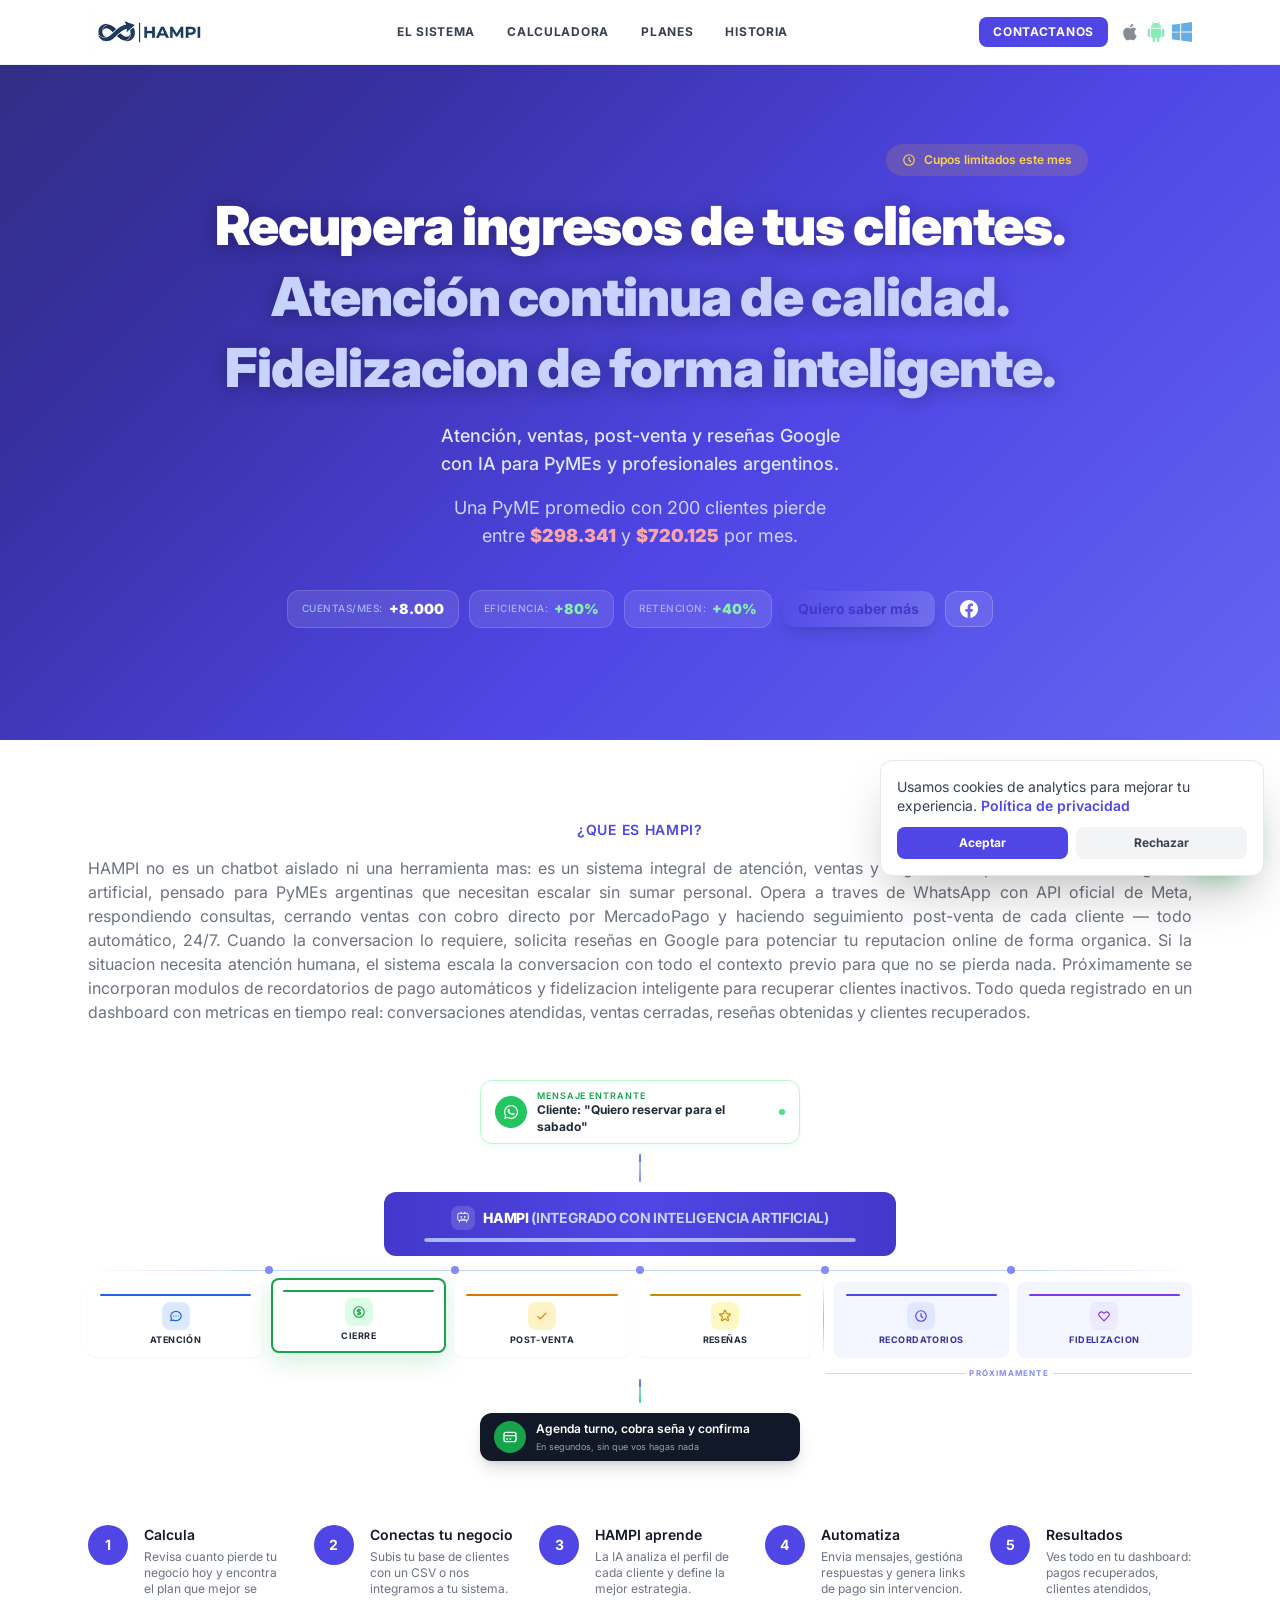
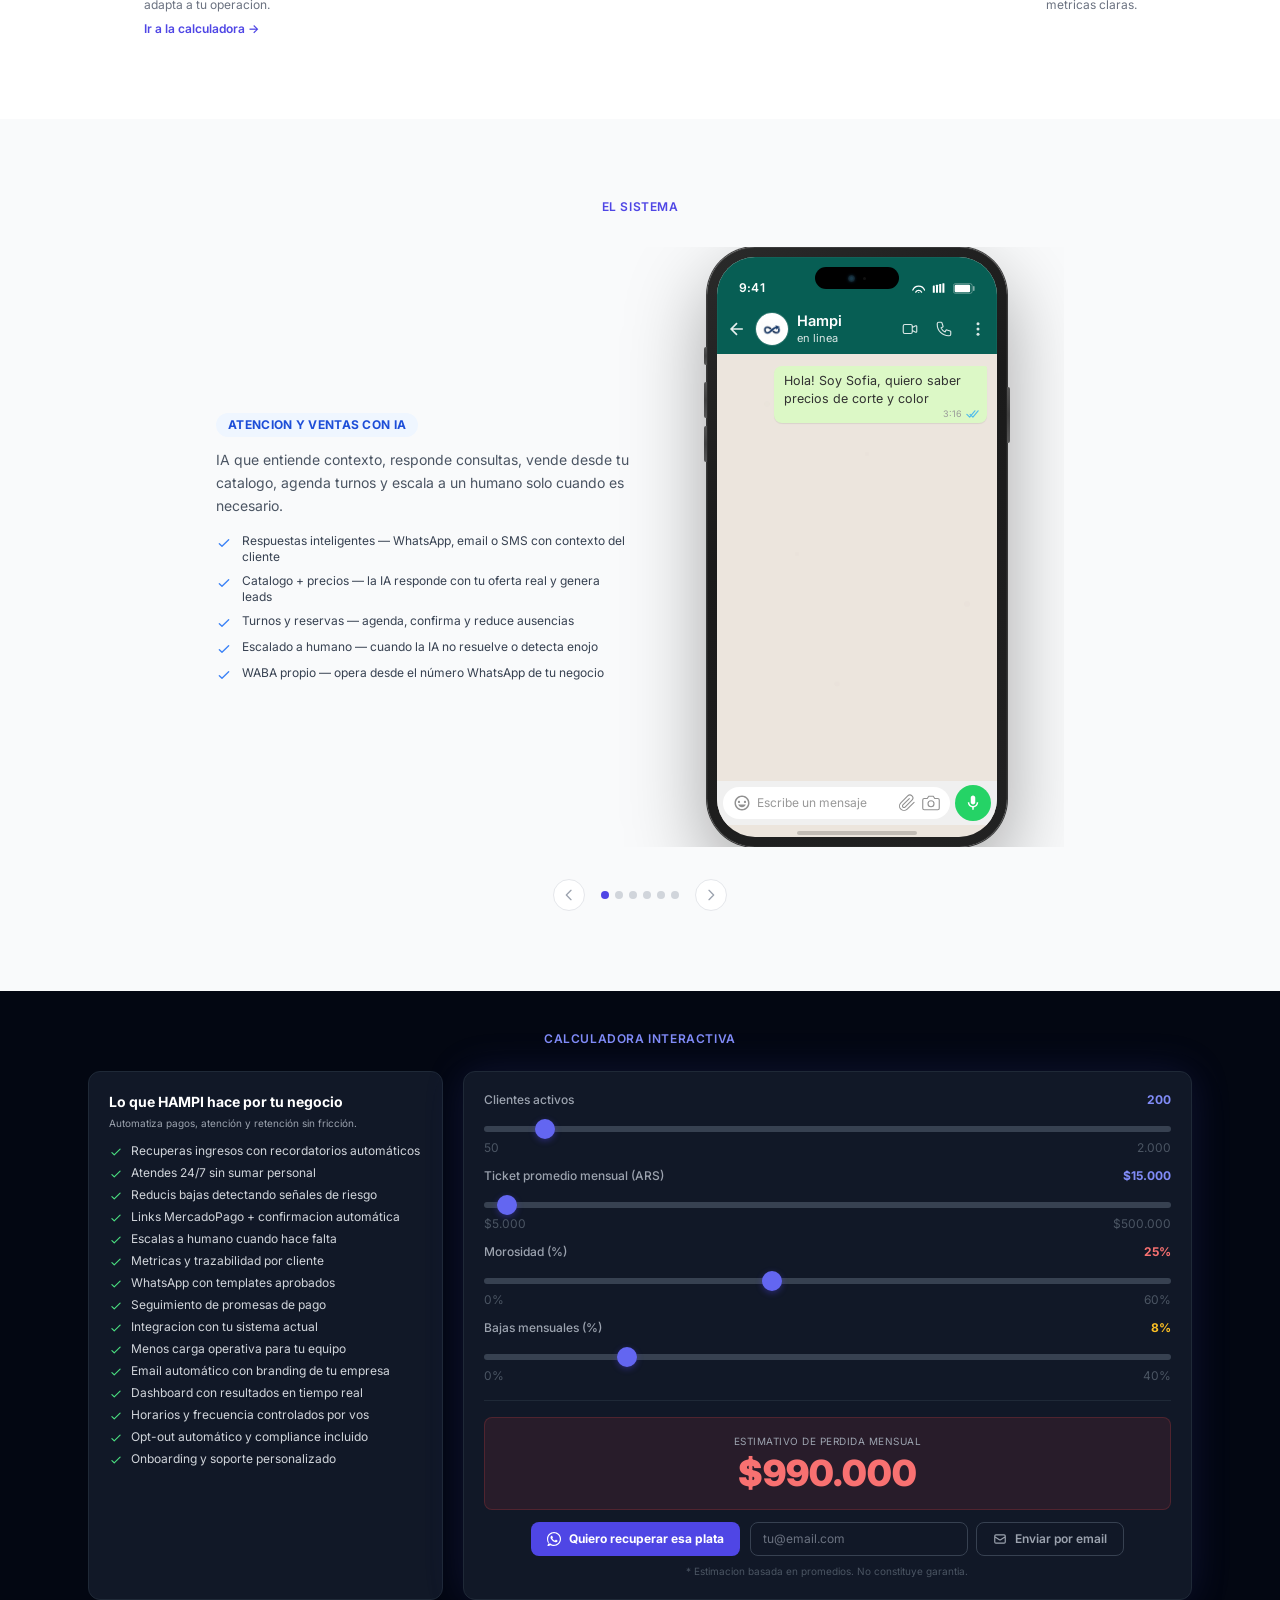
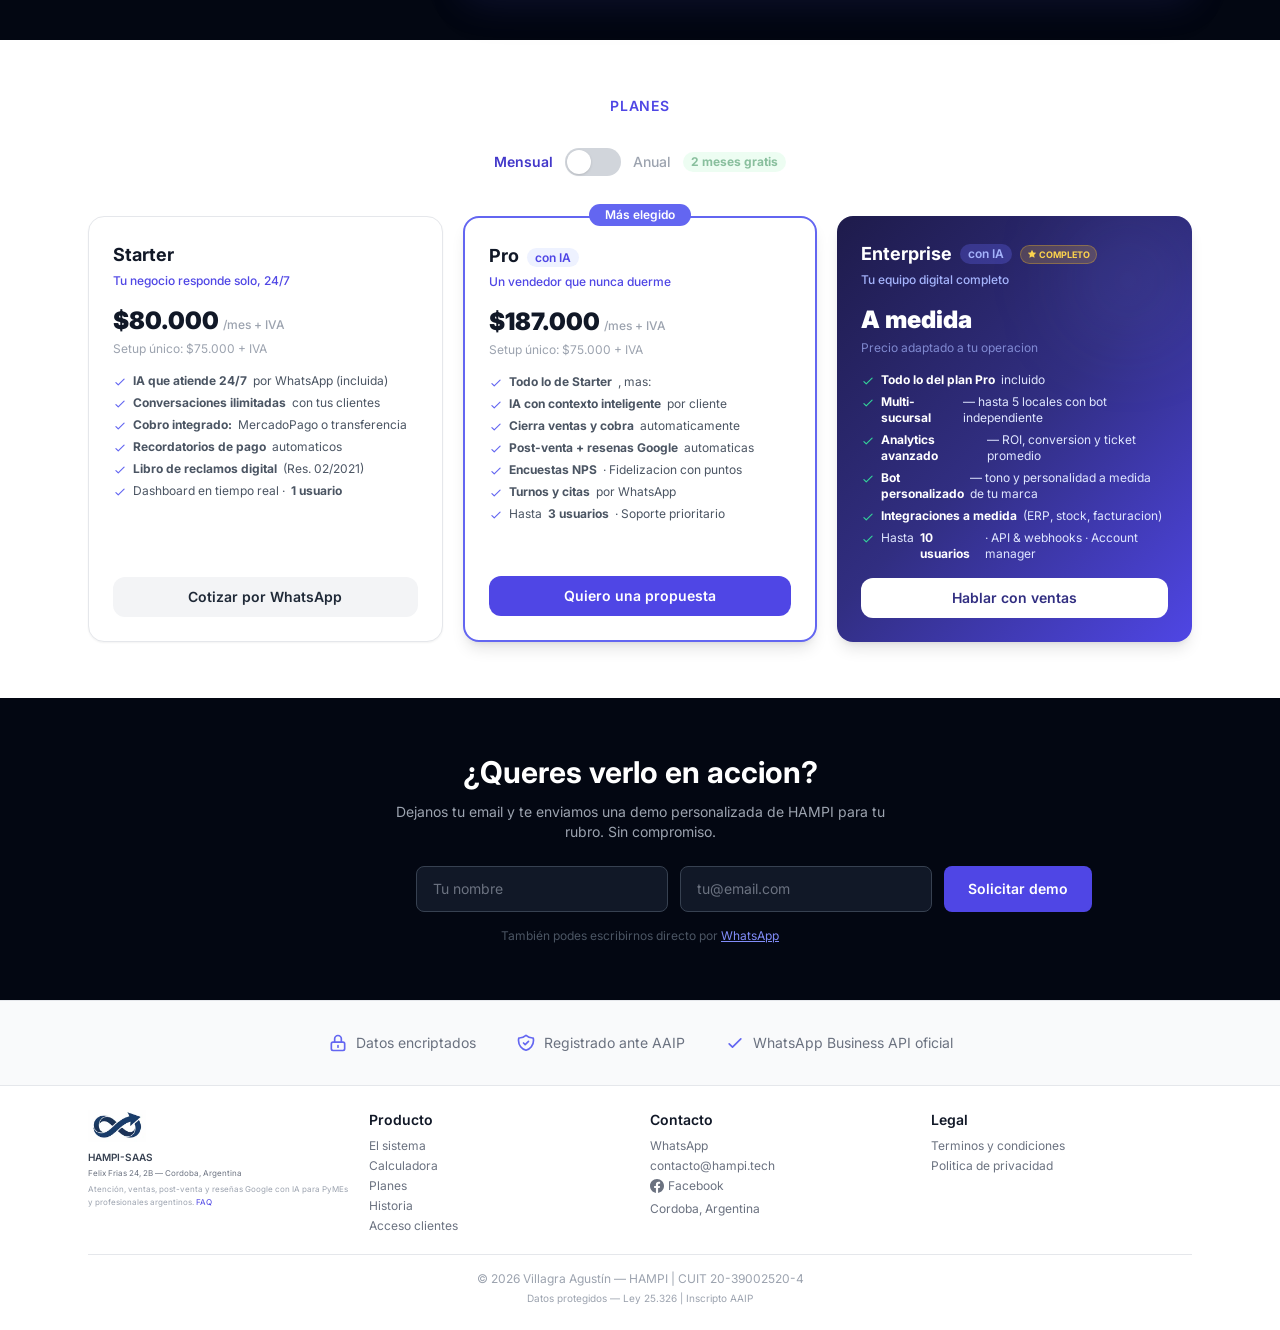
==== commit 39f0ad85: "feat: migrate WhatsApp links to api.whatsapp.com (Meta official) + Windows icon - All wa.me links → " ====
--- a/index.html
+++ b/index.html
@@ -263,7 +263,7 @@
         <a href="historia.html" class="hover:text-brand-600 transition-colors">Historia</a>
       </div>
       <div class="flex items-center gap-3">
-        <a href="https://wa.me/5493514084090?text=Hola%2C%20quiero%20info%20sobre%20HAMPI" target="_blank" rel="noopener" id="nav-calc-cta" class="hidden sm:inline-flex items-center bg-brand-600 hover:bg-brand-700 text-white text-xs font-bold uppercase px-3.5 py-1.5 rounded-lg transition-colors" style="letter-spacing:.06em;line-height:1.5">
+        <a href="https://api.whatsapp.com/send?phone=5493514084090&app_absent=0&text=Hola%2C%20quiero%20info%20sobre%20HAMPI" target="_blank" rel="noopener" id="nav-calc-cta" class="hidden sm:inline-flex items-center bg-brand-600 hover:bg-brand-700 text-white text-xs font-bold uppercase px-3.5 py-1.5 rounded-lg transition-colors" style="letter-spacing:.06em;line-height:1.5">
           CONTACTANOS
         </a>
         <div class="hidden sm:flex items-center gap-1.5 opacity-60">
@@ -327,7 +327,7 @@
           <span class="text-[10px] uppercase tracking-wider font-medium" style="color:#a5b4fc">Retencion:</span>
           <span class="text-sm font-black" style="color:#86efac">+40%</span>
         </div>
-        <a href="https://wa.me/5493514084090?text=Hola%2C%20quiero%20saber%20mas%20sobre%20HAMPI" target="_blank" rel="noopener" class="cta-shimmer bg-white text-brand-700 font-bold text-sm px-4 py-2 rounded-xl hover:bg-brand-50 transition-colors shadow-lg" data-cta="hero-quiero-saber">
+        <a href="https://api.whatsapp.com/send?phone=5493514084090&app_absent=0&text=Hola%2C%20quiero%20saber%20mas%20sobre%20HAMPI" target="_blank" rel="noopener" class="cta-shimmer bg-white text-brand-700 font-bold text-sm px-4 py-2 rounded-xl hover:bg-brand-50 transition-colors shadow-lg" data-cta="hero-quiero-saber">
           Quiero saber más
         </a>
         <a href="https://facebook.com/hampi.tech/" target="_blank" rel="noopener" class="bg-white/10 backdrop-blur-sm text-white px-3.5 py-2 rounded-xl border border-white/20 hover:bg-white/20 transition-colors inline-flex items-center justify-center" data-cta="hero-facebook" title="Facebook">
@@ -1078,7 +1078,7 @@
               <li class="flex items-start gap-1.5 text-xs text-gray-600"><svg class="w-3.5 h-3.5 text-brand-500 shrink-0 mt-0.5" fill="none" stroke="currentColor" viewBox="0 0 24 24"><path stroke-linecap="round" stroke-linejoin="round" stroke-width="2" d="M5 13l4 4L19 7"/></svg><strong>Libro de reclamos digital</strong> (Res. 02/2021)</li>
               <li class="flex items-start gap-1.5 text-xs text-gray-600"><svg class="w-3.5 h-3.5 text-brand-500 shrink-0 mt-0.5" fill="none" stroke="currentColor" viewBox="0 0 24 24"><path stroke-linecap="round" stroke-linejoin="round" stroke-width="2" d="M5 13l4 4L19 7"/></svg>Dashboard en tiempo real · <strong>1 usuario</strong></li>
             </ul>
-            <a href="https://wa.me/5493514084090?text=Hola%2C%20quiero%20cotizar%20el%20plan%20Starter%20de%20HAMPI" target="_blank" rel="noopener" data-cta="plan-starter" class="block text-center bg-gray-100 hover:bg-gray-200 text-gray-800 font-semibold py-2.5 rounded-xl transition-colors text-sm">Cotizar por WhatsApp</a>
+            <a href="https://api.whatsapp.com/send?phone=5493514084090&app_absent=0&text=Hola%2C%20quiero%20cotizar%20el%20plan%20Starter%20de%20HAMPI" target="_blank" rel="noopener" data-cta="plan-starter" class="block text-center bg-gray-100 hover:bg-gray-200 text-gray-800 font-semibold py-2.5 rounded-xl transition-colors text-sm">Cotizar por WhatsApp</a>
           </div>
 
           <!-- Pro -->
@@ -1104,7 +1104,7 @@
               <li class="flex items-start gap-1.5 text-xs text-gray-600"><svg class="w-3.5 h-3.5 text-brand-500 shrink-0 mt-0.5" fill="none" stroke="currentColor" viewBox="0 0 24 24"><path stroke-linecap="round" stroke-linejoin="round" stroke-width="2" d="M5 13l4 4L19 7"/></svg><strong>Turnos y citas</strong> por WhatsApp</li>
               <li class="flex items-start gap-1.5 text-xs text-gray-600"><svg class="w-3.5 h-3.5 text-brand-500 shrink-0 mt-0.5" fill="none" stroke="currentColor" viewBox="0 0 24 24"><path stroke-linecap="round" stroke-linejoin="round" stroke-width="2" d="M5 13l4 4L19 7"/></svg>Hasta <strong>3 usuarios</strong> · Soporte prioritario</li>
             </ul>
-            <a href="https://wa.me/5493514084090?text=Hola%2C%20quiero%20cotizar%20el%20plan%20Pro%20de%20HAMPI" target="_blank" rel="noopener" data-cta="plan-pro" class="block text-center bg-brand-600 hover:bg-brand-700 text-white font-semibold py-2.5 rounded-xl transition-colors text-sm">Quiero una propuesta</a>
+            <a href="https://api.whatsapp.com/send?phone=5493514084090&app_absent=0&text=Hola%2C%20quiero%20cotizar%20el%20plan%20Pro%20de%20HAMPI" target="_blank" rel="noopener" data-cta="plan-pro" class="block text-center bg-brand-600 hover:bg-brand-700 text-white font-semibold py-2.5 rounded-xl transition-colors text-sm">Quiero una propuesta</a>
           </div>
 
           <!-- Enterprise -->
@@ -1138,7 +1138,7 @@
                 <li class="flex items-start gap-1.5 text-xs text-indigo-100"><svg class="w-3.5 h-3.5 text-emerald-400 shrink-0 mt-0.5" fill="none" stroke="currentColor" viewBox="0 0 24 24"><path stroke-linecap="round" stroke-linejoin="round" stroke-width="2" d="M5 13l4 4L19 7"/></svg><strong class="text-white">Integraciones a medida</strong> (ERP, stock, facturacion)</li>
                 <li class="flex items-start gap-1.5 text-xs text-indigo-100"><svg class="w-3.5 h-3.5 text-emerald-400 shrink-0 mt-0.5" fill="none" stroke="currentColor" viewBox="0 0 24 24"><path stroke-linecap="round" stroke-linejoin="round" stroke-width="2" d="M5 13l4 4L19 7"/></svg>Hasta <strong class="text-white">10 usuarios</strong> · API & webhooks · Account manager</li>
               </ul>
-              <a href="https://wa.me/5493514084090?text=Hola%2C%20quiero%20info%20del%20plan%20Enterprise%20de%20HAMPI" target="_blank" rel="noopener" data-cta="plan-enterprise" class="block text-center bg-white text-indigo-900 font-semibold py-2.5 rounded-xl hover:bg-indigo-50 transition-colors text-sm">Hablar con ventas</a>
+              <a href="https://api.whatsapp.com/send?phone=5493514084090&app_absent=0&text=Hola%2C%20quiero%20info%20del%20plan%20Enterprise%20de%20HAMPI" target="_blank" rel="noopener" data-cta="plan-enterprise" class="block text-center bg-white text-indigo-900 font-semibold py-2.5 rounded-xl hover:bg-indigo-50 transition-colors text-sm">Hablar con ventas</a>
             </div>
           </div>
 
@@ -1163,7 +1163,7 @@
         </button>
       </form>
       <p id="demo-msg" class="text-sm mt-3 hidden"></p>
-      <p class="text-gray-600 text-xs mt-4">También podes escribirnos directo por <a href="https://wa.me/5493514084090?text=Hola%2C%20quiero%20una%20demo%20de%20HAMPI" target="_blank" rel="noopener" class="text-brand-400 hover:text-brand-300 underline">WhatsApp</a></p>
+      <p class="text-gray-600 text-xs mt-4">También podes escribirnos directo por <a href="https://api.whatsapp.com/send?phone=5493514084090&app_absent=0&text=Hola%2C%20quiero%20una%20demo%20de%20HAMPI" target="_blank" rel="noopener" class="text-brand-400 hover:text-brand-300 underline">WhatsApp</a></p>
     </div>
   </section>
 
@@ -1210,7 +1210,7 @@
         <div>
           <h4 class="text-gray-900 font-semibold mb-2 text-sm">Contacto</h4>
           <ul class="space-y-1 text-xs">
-            <li><a href="https://wa.me/5493514084090" target="_blank" rel="noopener" class="hover:text-gray-900 transition-colors">WhatsApp</a></li>
+            <li><a href="https://api.whatsapp.com/send?phone=5493514084090&app_absent=0" target="_blank" rel="noopener" class="hover:text-gray-900 transition-colors">WhatsApp</a></li>
             <li><a href="mailto:contacto@hampi.tech" class="hover:text-gray-900 transition-colors">contacto@hampi.tech</a></li>
             <li><a href="https://facebook.com/hampi.tech/" target="_blank" rel="noopener" class="inline-flex items-center gap-1 hover:text-gray-900 transition-colors"><svg class="w-3.5 h-3.5" fill="currentColor" viewBox="0 0 24 24"><path d="M24 12.073c0-6.627-5.373-12-12-12s-12 5.373-12 12c0 5.99 4.388 10.954 10.125 11.854v-8.385H7.078v-3.47h3.047V9.43c0-3.007 1.792-4.669 4.533-4.669 1.312 0 2.686.235 2.686.235v2.953H15.83c-1.491 0-1.956.925-1.956 1.874v2.25h3.328l-.532 3.47h-2.796v8.385C19.612 23.027 24 18.062 24 12.073z"/></svg>Facebook</a></li>
             <li>Cordoba, Argentina</li>
@@ -1232,7 +1232,7 @@
   </footer>
 
   <!-- WhatsApp Float -->
-  <a href="https://wa.me/5493514084090?text=Hola%2C%20quiero%20info%20sobre%20HAMPI" target="_blank" rel="noopener" class="whatsapp-float" aria-label="Contactar por WhatsApp">
+  <a href="https://api.whatsapp.com/send?phone=5493514084090&app_absent=0&text=Hola%2C%20quiero%20info%20sobre%20HAMPI" target="_blank" rel="noopener" class="whatsapp-float" aria-label="Contactar por WhatsApp">
     <svg class="w-9 h-9" fill="currentColor" viewBox="0 0 24 24"><path d="M17.472 14.382c-.297-.149-1.758-.867-2.03-.967-.273-.099-.471-.148-.67.15-.197.297-.767.966-.94 1.164-.173.199-.347.223-.644.075-.297-.15-1.255-.463-2.39-1.475-.883-.788-1.48-1.761-1.653-2.059-.173-.297-.018-.458.13-.606.134-.133.298-.347.446-.52.149-.174.198-.298.298-.497.099-.198.05-.371-.025-.52-.075-.149-.669-1.612-.916-2.207-.242-.579-.487-.5-.669-.51-.173-.008-.371-.01-.57-.01-.198 0-.52.074-.792.372-.272.297-1.04 1.016-1.04 2.479 0 1.462 1.065 2.875 1.213 3.074.149.198 2.096 3.2 5.077 4.487.709.306 1.262.489 1.694.625.712.227 1.36.195 1.871.118.571-.085 1.758-.719 2.006-1.413.248-.694.248-1.289.173-1.413-.074-.124-.272-.198-.57-.347z"/><path d="M12 0C5.373 0 0 5.373 0 12c0 2.625.846 5.059 2.284 7.034L.789 23.492a.75.75 0 00.913.913l4.458-1.495A11.952 11.952 0 0012 24c6.627 0 12-5.373 12-12S18.627 0 12 0zm0 22c-2.347 0-4.518-.804-6.236-2.152l-.436-.35-3.027 1.015 1.015-3.027-.35-.436A9.956 9.956 0 012 12C2 6.486 6.486 2 12 2s10 4.486 10 10-4.486 10-10 10z"/></svg>
   </a>
 
@@ -1834,7 +1834,7 @@
         'Mi negocio pierde aprox ' + fmt(perdidaTotal) + '/mes (' + clientes + ' clientes, ' + mora + '% pendientes, ' + churn + '% churn).\n' +
         'Quiero saber como recuperar eso.'
       );
-      document.getElementById('calc-wa-btn').href = 'https://wa.me/5493514084090?text=' + waMsg;
+      document.getElementById('calc-wa-btn').href = 'https://api.whatsapp.com/send?phone=5493514084090&app_absent=0&text=' + waMsg;
     }
 
     document.querySelectorAll('#calc-clientes, #calc-ticket, #calc-mora, #calc-churn').forEach(i => i.addEventListener('input', updateCalc));
@@ -1960,9 +1960,9 @@
       }
 
       // Track phone/WhatsApp contact link clicks
-      document.querySelectorAll('a[href*="wa.me"], a[href*="tel:"]').forEach(function(a){
+      document.querySelectorAll('a[href*="api.whatsapp.com"], a[href*="tel:"]').forEach(function(a){
         a.addEventListener('click', function(){
-          trackEvent('phone_contact', { method: a.href.includes('wa.me') ? 'whatsapp' : 'phone', section: a.closest('section')?.id || 'unknown' });
+          trackEvent('phone_contact', { method: a.href.includes('api.whatsapp.com') ? 'whatsapp' : 'phone', section: a.closest('section')?.id || 'unknown' });
         });
       });
 
@@ -1978,14 +1978,14 @@
       });
 
       // Track CTA button clicks with text and section
-      document.querySelectorAll('a[data-cta], .cta-shimmer, a[href*="wa.me"]').forEach(function(btn){
+      document.querySelectorAll('a[data-cta], .cta-shimmer, a[href*="api.whatsapp.com"]').forEach(function(btn){
         btn.addEventListener('click', function(){
           trackEvent('cta_click', { button_text: btn.textContent.trim().substring(0, 50), section: btn.closest('section')?.id || 'nav' });
         });
       });
 
       // Track all WhatsApp CTA clicks with UTM context
-      document.querySelectorAll('a[href*="wa.me"]').forEach(function(a){
+      document.querySelectorAll('a[href*="api.whatsapp.com"]').forEach(function(a){
         a.addEventListener('click', function(){
           var label = a.dataset.cta || a.closest('section')?.id || 'unknown';
           track('cta_whatsapp', 'conversion', label);
@@ -2048,7 +2048,7 @@
     if(!name||!email)return;
     btn.disabled=true;btn.textContent='Enviando...';
     var waText='Hola, soy '+name+' ('+email+'). Quiero una demo de HAMPI.';
-    var waUrl='https://wa.me/5493514084090?text='+encodeURIComponent(waText);
+    var waUrl='https://api.whatsapp.com/send?phone=5493514084090&app_absent=0&text='+encodeURIComponent(waText);
     msg.classList.remove('hidden');
     msg.className='text-sm mt-3 text-emerald-400';
     msg.textContent='Gracias '+name+'! Te contactamos pronto. También podes escribirnos por WhatsApp.';
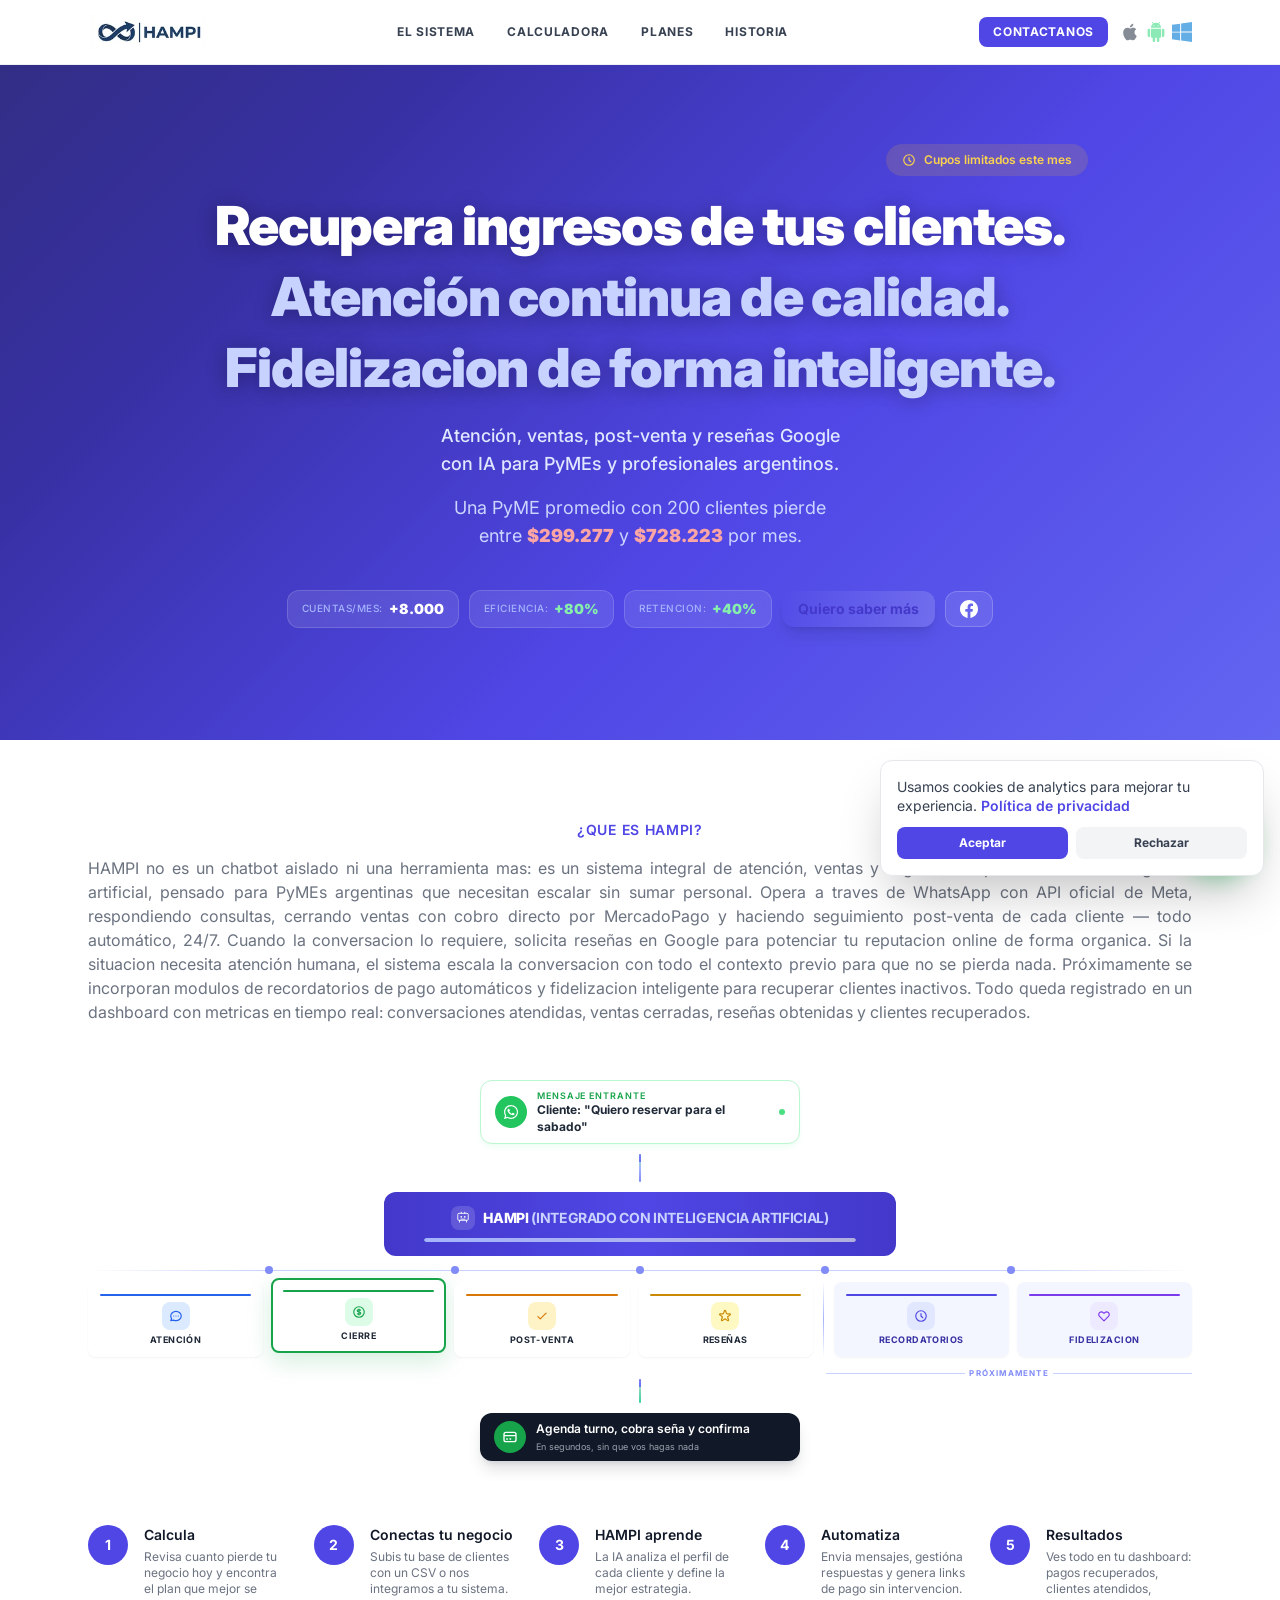
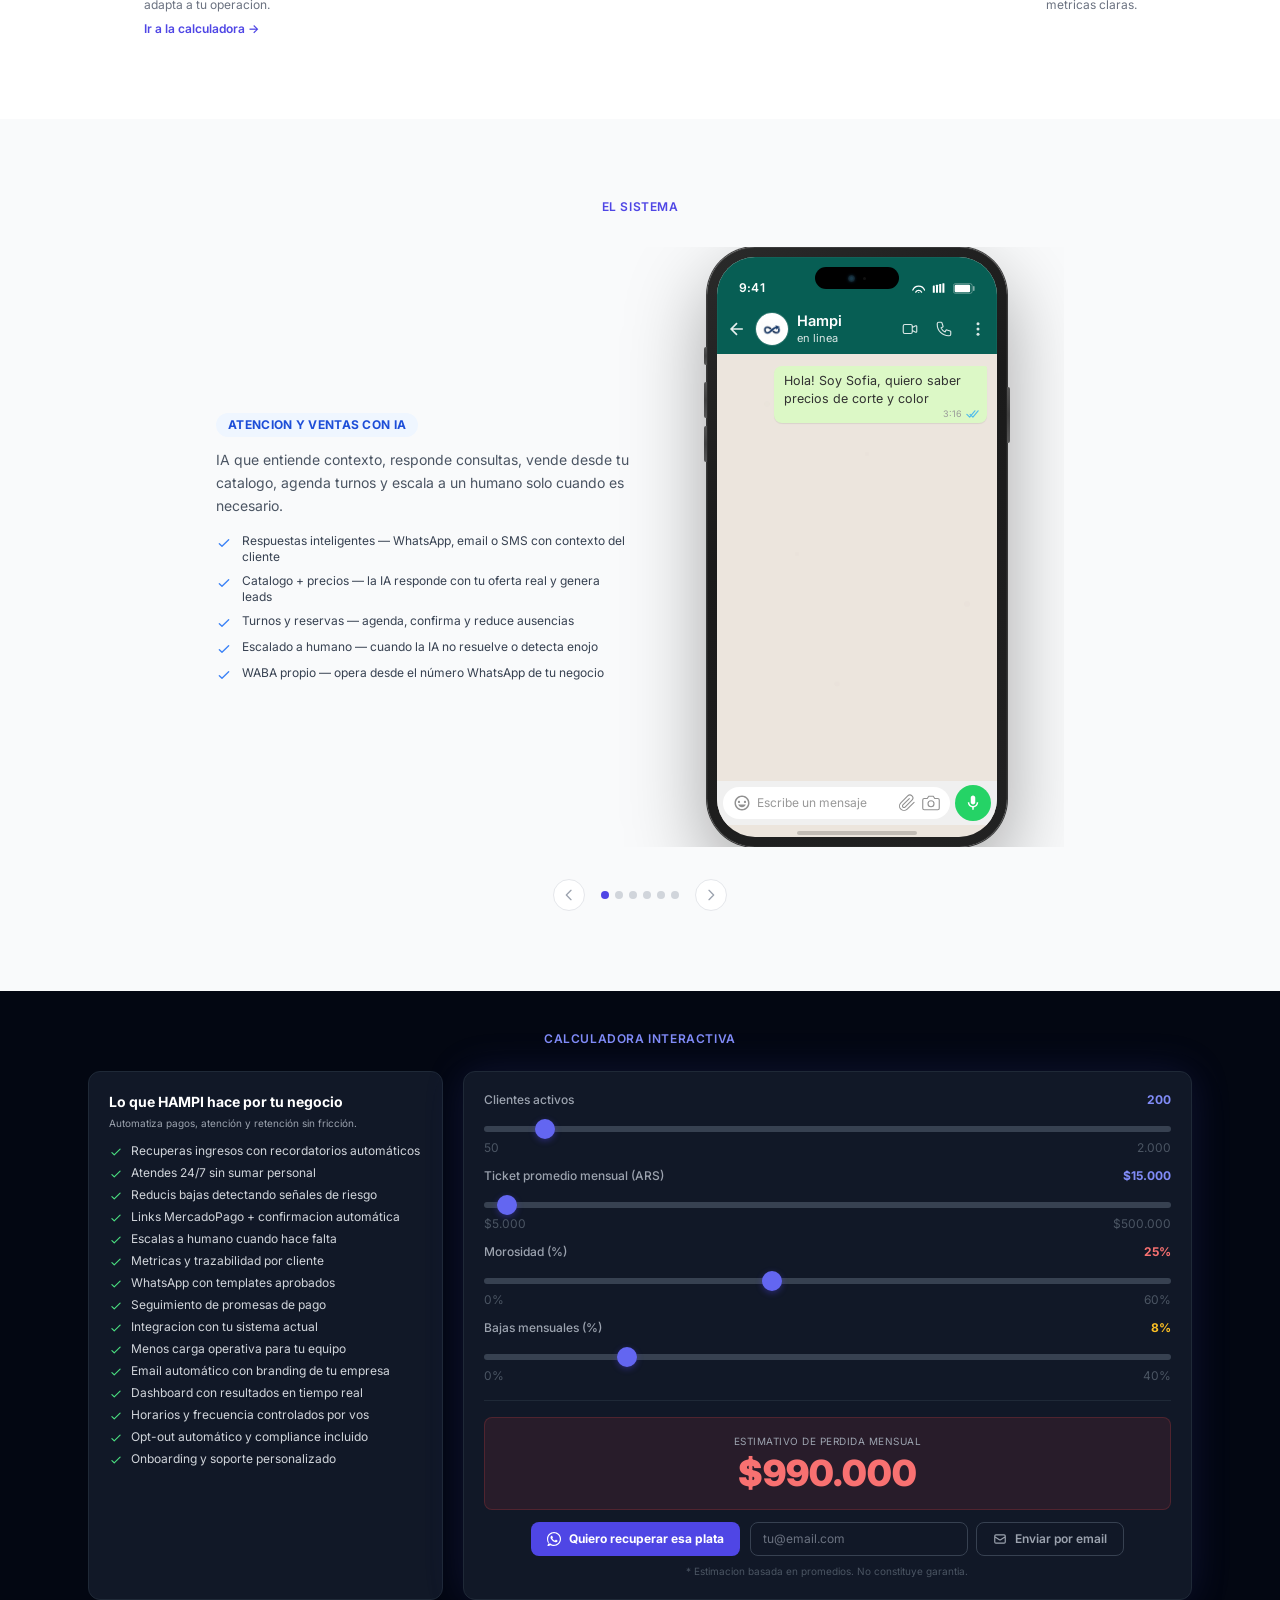
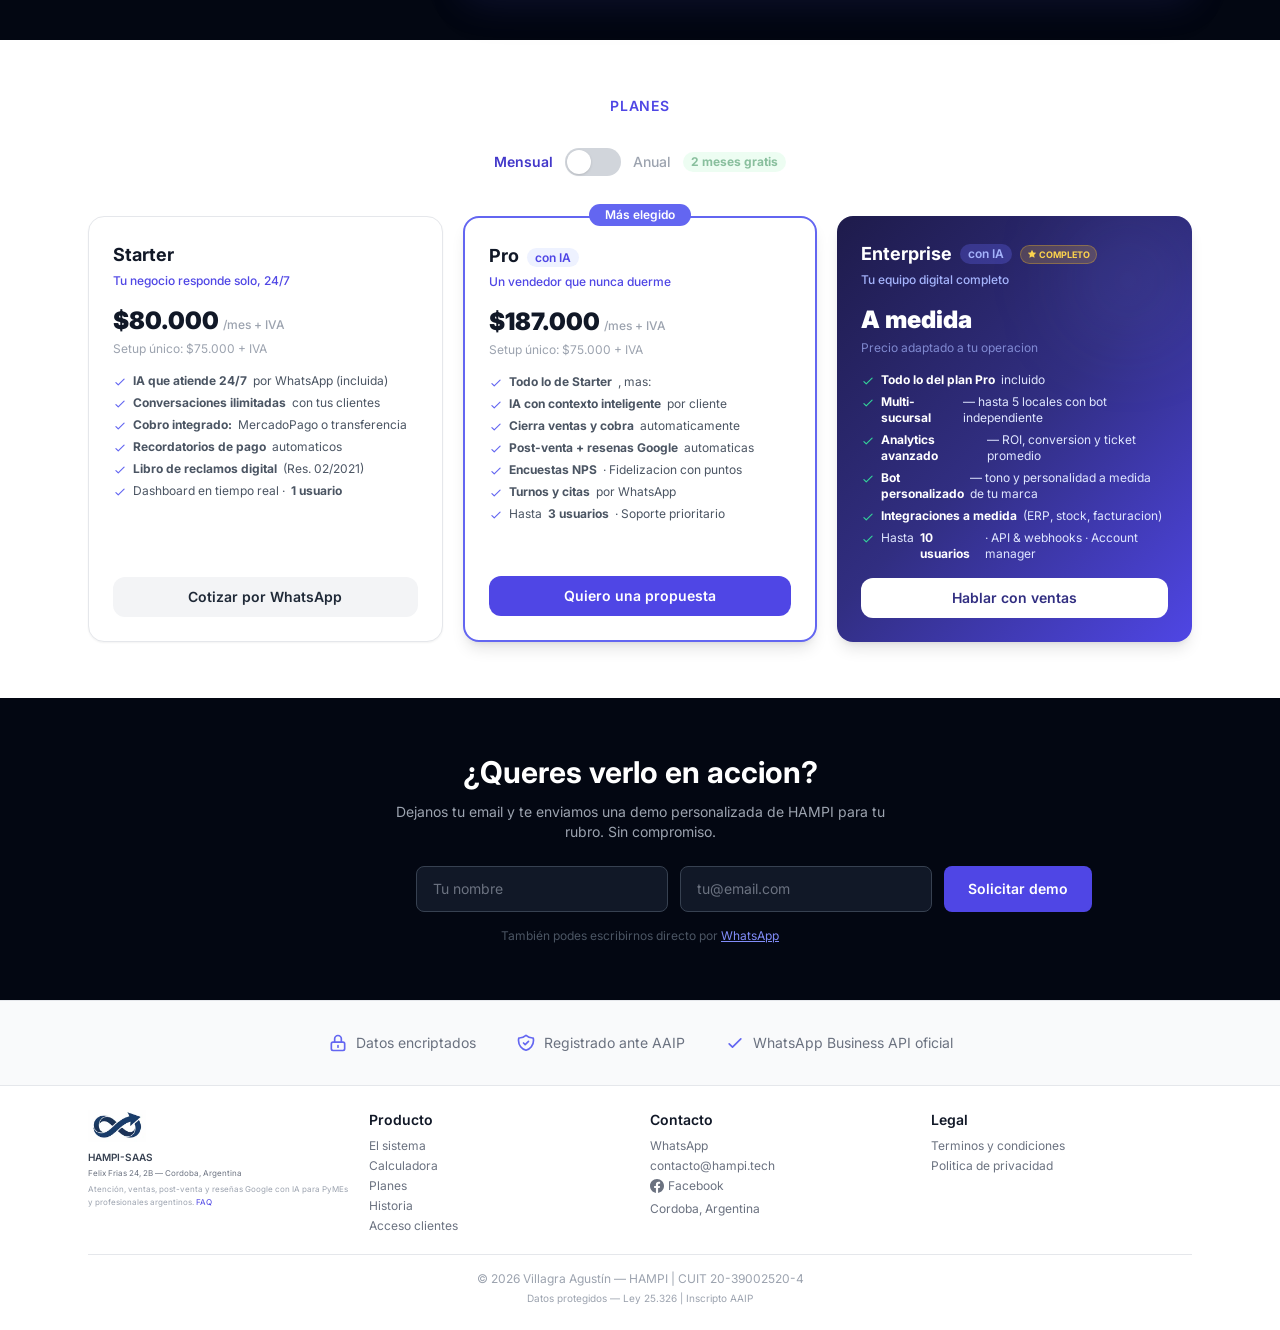
==== commit 7c1fd06d: "feat: smart WhatsApp redirect — desktop → WA Web, mobile → app nativa Intercepts clicks on WhatsApp " ====
--- a/index.html
+++ b/index.html
@@ -1834,7 +1834,7 @@
         'Mi negocio pierde aprox ' + fmt(perdidaTotal) + '/mes (' + clientes + ' clientes, ' + mora + '% pendientes, ' + churn + '% churn).\n' +
         'Quiero saber como recuperar eso.'
       );
-      document.getElementById('calc-wa-btn').href = 'https://api.whatsapp.com/send?phone=5493514084090&app_absent=0&text=' + waMsg;
+      document.getElementById('calc-wa-btn').href = 'https://api.whatsapp.com/send?phone=5493514084090&app_absent=0&text=' + waMsg; // smart redirect handles mobile vs desktop
     }
 
     document.querySelectorAll('#calc-clientes, #calc-ticket, #calc-mora, #calc-churn').forEach(i => i.addEventListener('input', updateCalc));
@@ -2059,6 +2059,21 @@
 })();
 </script>
 
+<!-- Smart WhatsApp Redirect: mobile → app nativa, desktop → WhatsApp Web -->
+<script>
+(function(){
+  var isMobile = /Android|iPhone|iPad|iPod|Opera Mini|IEMobile/i.test(navigator.userAgent);
+  document.addEventListener('click', function(e){
+    var link = e.target.closest('a[href*="api.whatsapp.com/send"]');
+    if (!link) return;
+    if (isMobile) return; // mobile: deja que api.whatsapp.com abra la app nativa
+    e.preventDefault();
+    var url = link.href.replace('api.whatsapp.com/send', 'web.whatsapp.com/send');
+    window.open(url, '_blank');
+  });
+})();
+</script>
+
 <!-- Cookie Consent Banner -->
 <div id="cookie-banner" class="fixed bottom-20 right-4 sm:bottom-6 max-w-sm bg-white rounded-xl shadow-2xl border border-gray-200 p-4 z-[60] transition-all duration-300" style="display:none">
   <p class="text-sm text-gray-700 mb-3 leading-snug">
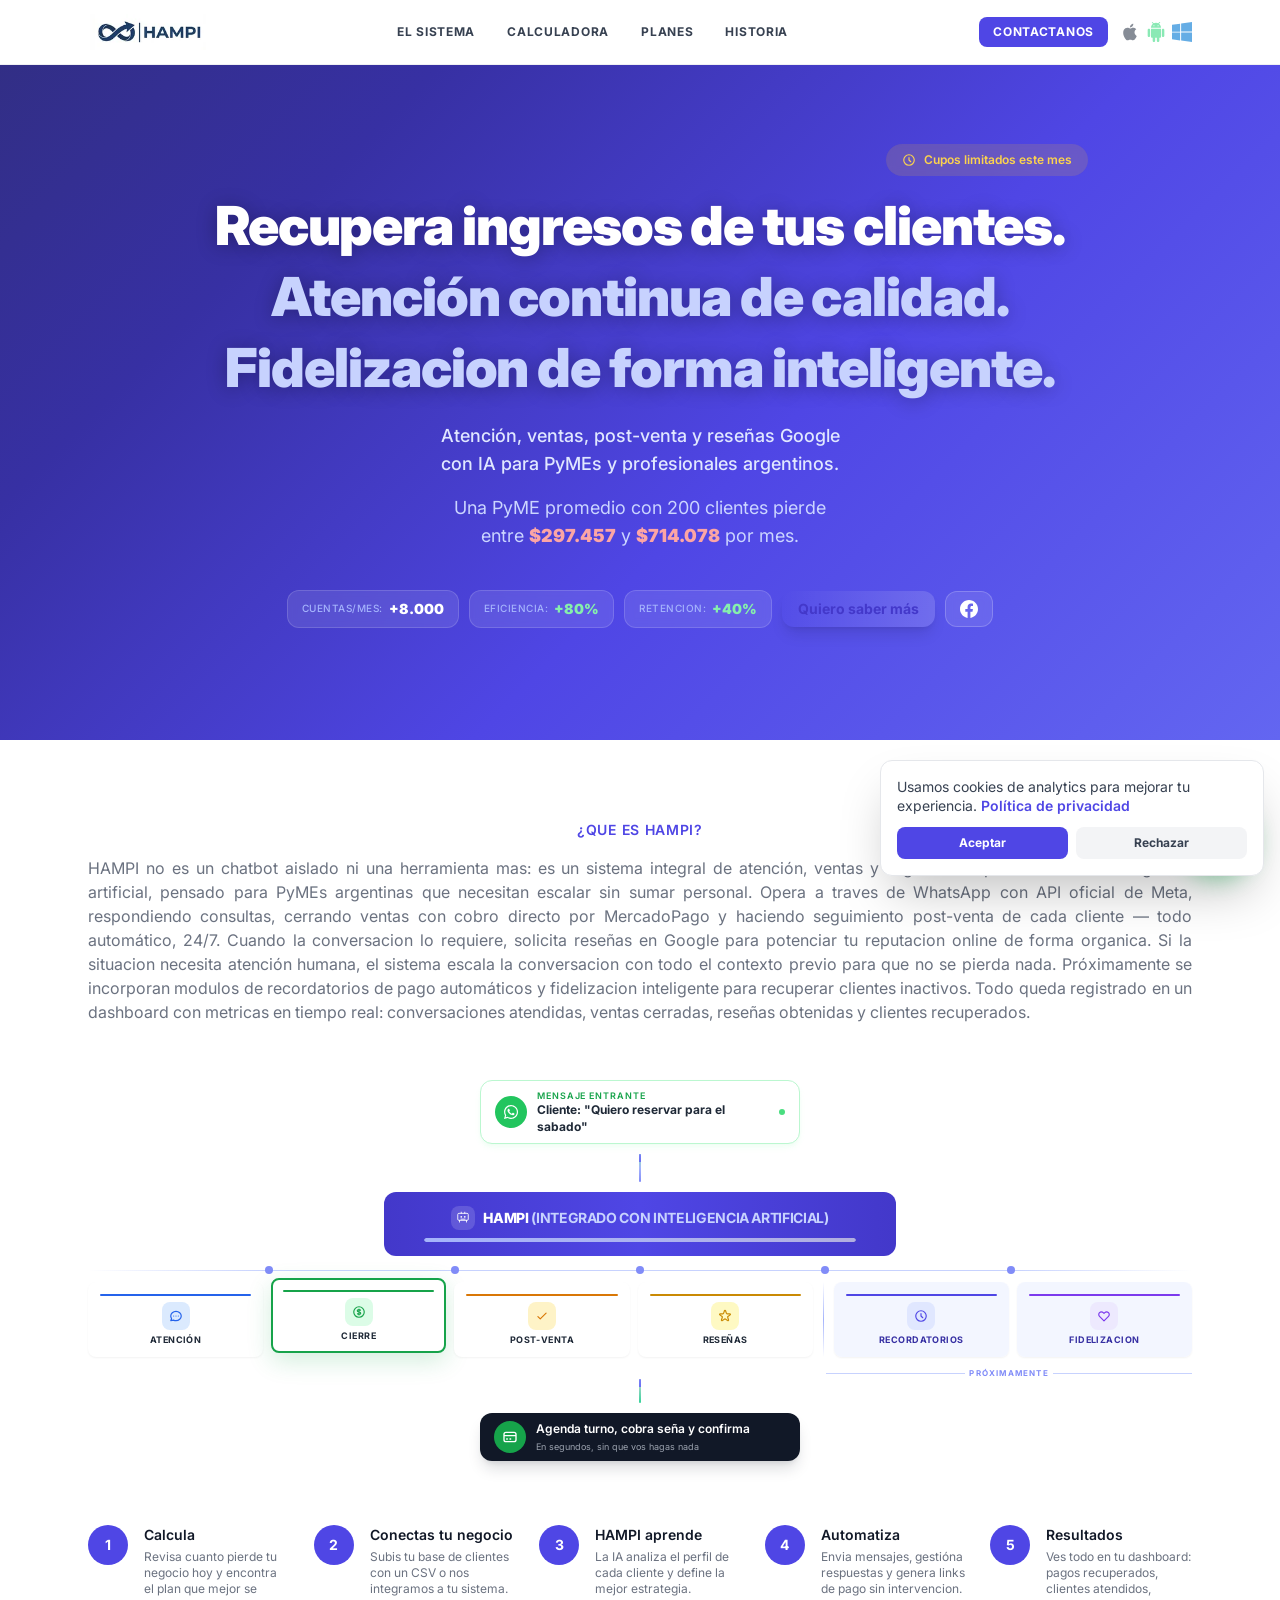
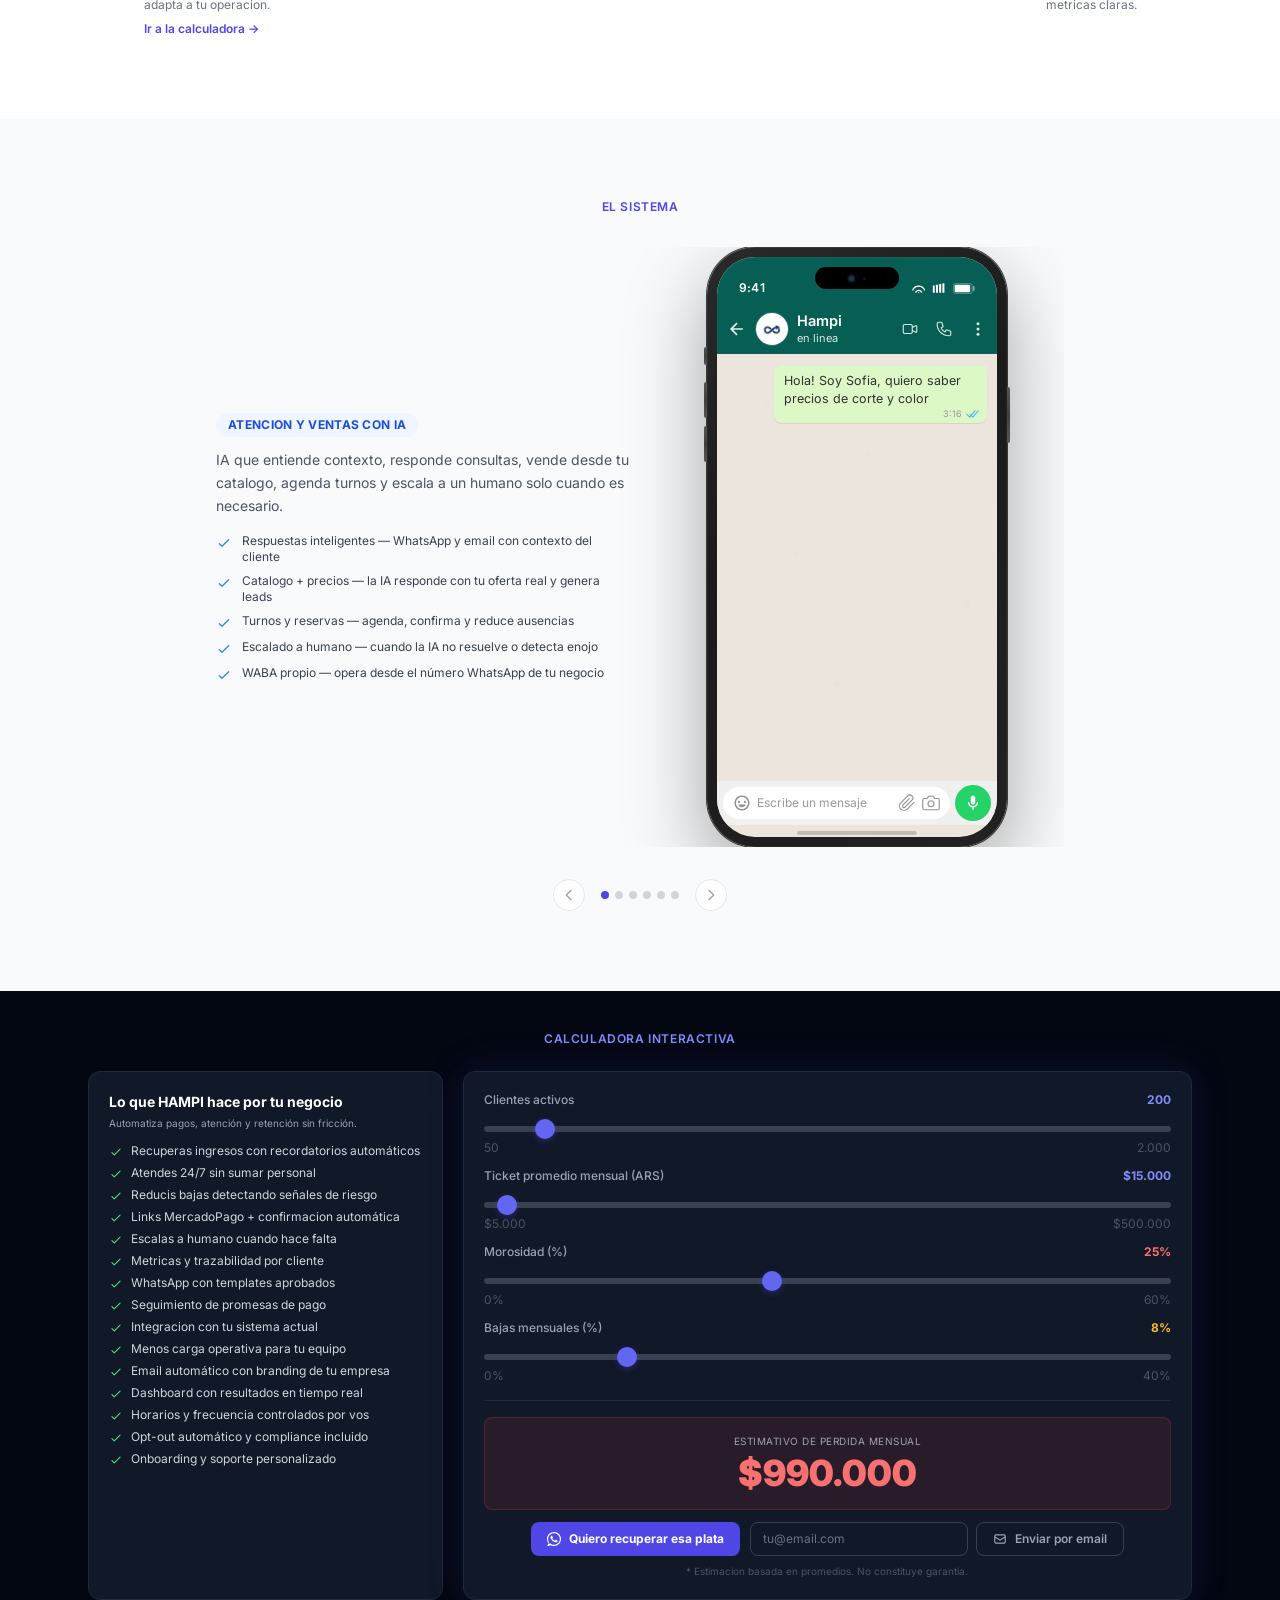
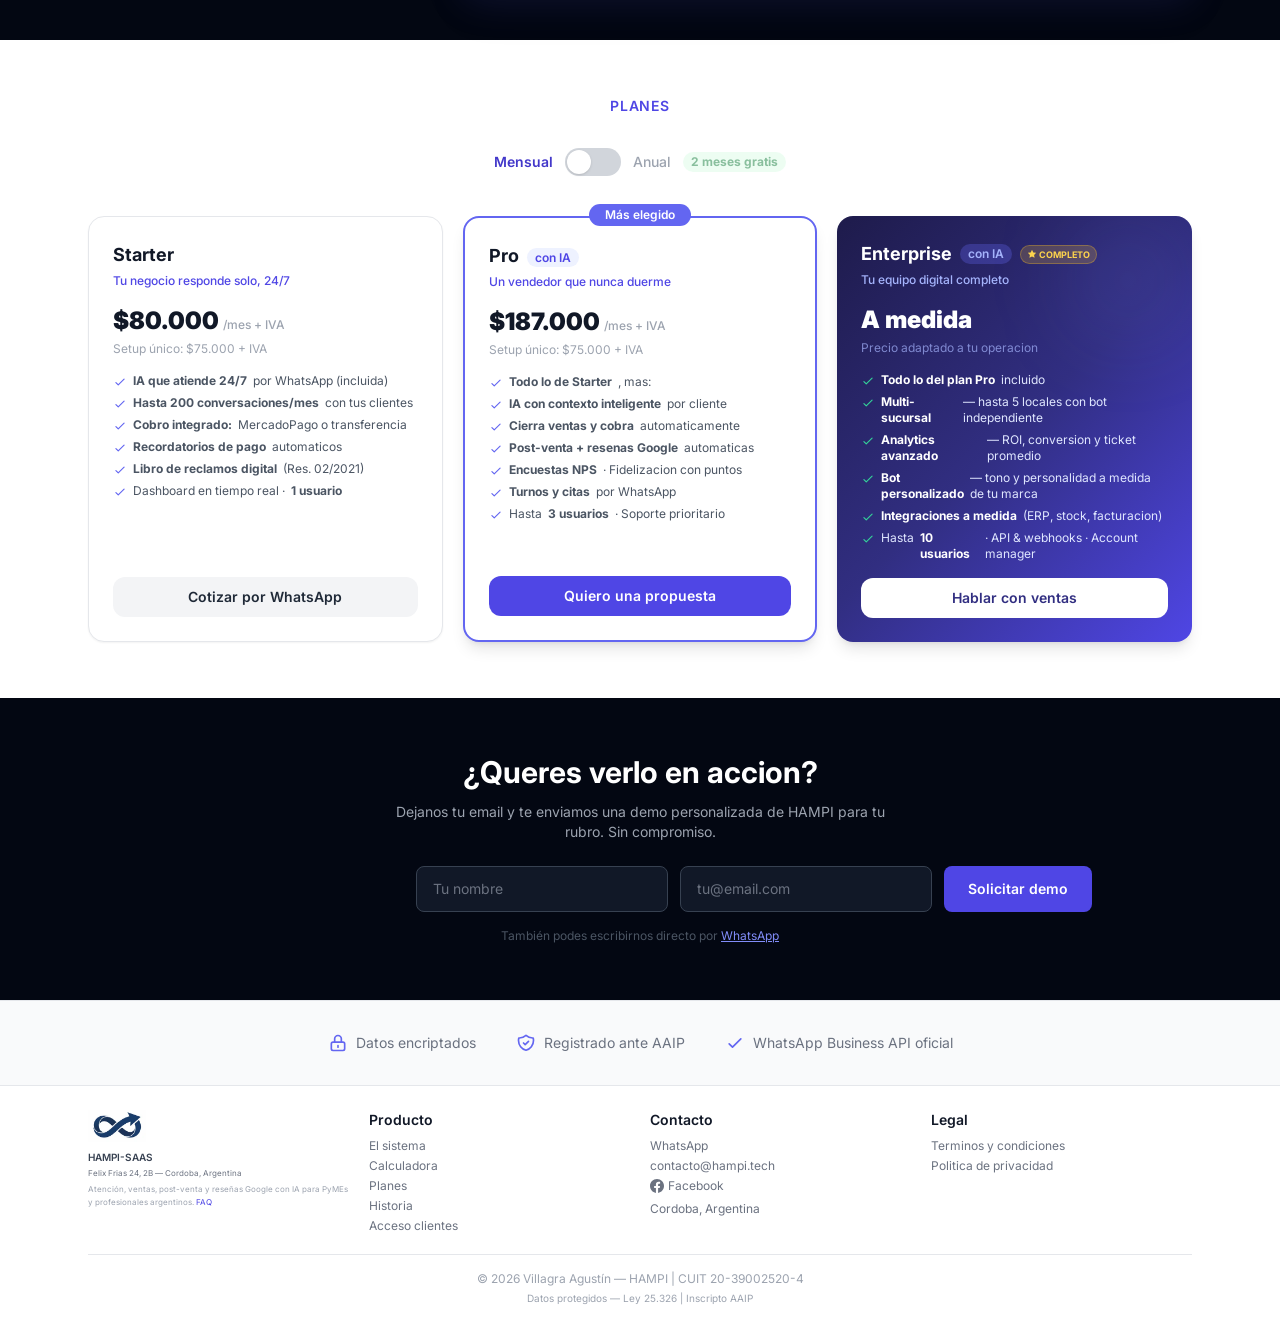
==== commit 394cb61c: "fix: alinear landing con realidad del producto - Quitar referencia a SMS (no implementado aún) - Sta" ====
--- a/index.html
+++ b/index.html
@@ -153,7 +153,7 @@
   </style>
 
   <script type="application/ld+json">
-  {"@context":"https://schema.org","@type":"FAQPage","mainEntity":[{"@type":"Question","name":"Que es HAMPI exactamente?","acceptedAnswer":{"@type":"Answer","text":"HAMPI es un sistema inteligente que automatiza atención al cliente, recordatorios de pago y fidelizacion para PyMEs argentinas. Conecta WhatsApp, email y SMS en un solo flujo con IA."}},{"@type":"Question","name":"Como funciona WhatsApp sin que me bloqueen?","acceptedAnswer":{"@type":"Answer","text":"Usamos la API oficial de WhatsApp Business con templates pre-aprobados por Meta. Incluye opt-out automático y cumplimiento de todas las politicas de Meta. Sin spam, sin riesgo."}},{"@type":"Question","name":"Se integra con MercadoPago?","acceptedAnswer":{"@type":"Answer","text":"Si. Genera links de pago de MercadoPago y los envia automáticamente por WhatsApp o email. Confirma pagos en tiempo real."}},{"@type":"Question","name":"Cuanto tarda el setup?","acceptedAnswer":{"@type":"Answer","text":"Entre 2 y 5 dias habiles. Incluye canales, carga de base, personalizacion y pruebas antes de salir en vivo."}}]}
+  {"@context":"https://schema.org","@type":"FAQPage","mainEntity":[{"@type":"Question","name":"Que es HAMPI exactamente?","acceptedAnswer":{"@type":"Answer","text":"HAMPI es un sistema inteligente que automatiza atención al cliente, recordatorios de pago y fidelizacion para PyMEs argentinas. Conecta WhatsApp y email en un solo flujo con IA."}},{"@type":"Question","name":"Como funciona WhatsApp sin que me bloqueen?","acceptedAnswer":{"@type":"Answer","text":"Usamos la API oficial de WhatsApp Business con templates pre-aprobados por Meta. Incluye opt-out automático y cumplimiento de todas las politicas de Meta. Sin spam, sin riesgo."}},{"@type":"Question","name":"Se integra con MercadoPago?","acceptedAnswer":{"@type":"Answer","text":"Si. Genera links de pago de MercadoPago y los envia automáticamente por WhatsApp o email. Confirma pagos en tiempo real."}},{"@type":"Question","name":"Cuanto tarda el setup?","acceptedAnswer":{"@type":"Answer","text":"Entre 2 y 5 dias habiles. Incluye canales, carga de base, personalizacion y pruebas antes de salir en vivo."}}]}
   </script>
 
   <!-- Google Analytics 4 -->
@@ -220,7 +220,7 @@
     "description": "Plataforma de IA para automatizar atención al cliente, ventas y recordatorios de pago por WhatsApp",
     "url": "https://hampi.tech",
     "screenshot": "https://hampi.tech/og-image.jpg",
-    "featureList": "Atención 24/7, Ventas automáticas, Recordatorios de pago, Reseñas Google, Fidelizacion"
+    "featureList": "Atención IA 24/7, Ventas automáticas, Cobros y recordatorios de pago, Reseñas Google, Fidelización inteligente"
   }
   </script>
   <script type="application/ld+json">
@@ -666,7 +666,7 @@
               <div class="inline-flex items-center gap-2 bg-blue-50 text-blue-700 text-xs font-bold px-3 py-1 rounded-full mb-3 tracking-wide">ATENCION Y VENTAS CON IA</div>
               <p class="text-gray-600 text-sm leading-relaxed mb-4">IA que entiende contexto, responde consultas, vende desde tu catalogo, agenda turnos y escala a un humano solo cuando es necesario.</p>
               <ul class="space-y-2">
-                <li class="flex items-start gap-2.5 text-xs text-gray-700"><svg class="w-4 h-4 text-blue-500 shrink-0 mt-0.5" fill="none" stroke="currentColor" viewBox="0 0 24 24"><path stroke-linecap="round" stroke-linejoin="round" stroke-width="2" d="M5 13l4 4L19 7"/></svg>Respuestas inteligentes — WhatsApp, email o SMS con contexto del cliente</li>
+                <li class="flex items-start gap-2.5 text-xs text-gray-700"><svg class="w-4 h-4 text-blue-500 shrink-0 mt-0.5" fill="none" stroke="currentColor" viewBox="0 0 24 24"><path stroke-linecap="round" stroke-linejoin="round" stroke-width="2" d="M5 13l4 4L19 7"/></svg>Respuestas inteligentes — WhatsApp y email con contexto del cliente</li>
                 <li class="flex items-start gap-2.5 text-xs text-gray-700"><svg class="w-4 h-4 text-blue-500 shrink-0 mt-0.5" fill="none" stroke="currentColor" viewBox="0 0 24 24"><path stroke-linecap="round" stroke-linejoin="round" stroke-width="2" d="M5 13l4 4L19 7"/></svg>Catalogo + precios — la IA responde con tu oferta real y genera leads</li>
                 <li class="flex items-start gap-2.5 text-xs text-gray-700"><svg class="w-4 h-4 text-blue-500 shrink-0 mt-0.5" fill="none" stroke="currentColor" viewBox="0 0 24 24"><path stroke-linecap="round" stroke-linejoin="round" stroke-width="2" d="M5 13l4 4L19 7"/></svg>Turnos y reservas — agenda, confirma y reduce ausencias</li>
                 <li class="flex items-start gap-2.5 text-xs text-gray-700"><svg class="w-4 h-4 text-blue-500 shrink-0 mt-0.5" fill="none" stroke="currentColor" viewBox="0 0 24 24"><path stroke-linecap="round" stroke-linejoin="round" stroke-width="2" d="M5 13l4 4L19 7"/></svg>Escalado a humano — cuando la IA no resuelve o detecta enojo</li>
@@ -1072,7 +1072,7 @@
             </div>
             <ul class="space-y-1.5 mb-4 flex-1">
               <li class="flex items-start gap-1.5 text-xs text-gray-600"><svg class="w-3.5 h-3.5 text-brand-500 shrink-0 mt-0.5" fill="none" stroke="currentColor" viewBox="0 0 24 24"><path stroke-linecap="round" stroke-linejoin="round" stroke-width="2" d="M5 13l4 4L19 7"/></svg><strong>IA que atiende 24/7</strong> por WhatsApp (incluida)</li>
-              <li class="flex items-start gap-1.5 text-xs text-gray-600"><svg class="w-3.5 h-3.5 text-brand-500 shrink-0 mt-0.5" fill="none" stroke="currentColor" viewBox="0 0 24 24"><path stroke-linecap="round" stroke-linejoin="round" stroke-width="2" d="M5 13l4 4L19 7"/></svg><strong>Conversaciones ilimitadas</strong> con tus clientes</li>
+              <li class="flex items-start gap-1.5 text-xs text-gray-600"><svg class="w-3.5 h-3.5 text-brand-500 shrink-0 mt-0.5" fill="none" stroke="currentColor" viewBox="0 0 24 24"><path stroke-linecap="round" stroke-linejoin="round" stroke-width="2" d="M5 13l4 4L19 7"/></svg><strong>Hasta 200 conversaciones/mes</strong> con tus clientes</li>
               <li class="flex items-start gap-1.5 text-xs text-gray-600"><svg class="w-3.5 h-3.5 text-brand-500 shrink-0 mt-0.5" fill="none" stroke="currentColor" viewBox="0 0 24 24"><path stroke-linecap="round" stroke-linejoin="round" stroke-width="2" d="M5 13l4 4L19 7"/></svg><strong>Cobro integrado:</strong> MercadoPago o transferencia</li>
               <li class="flex items-start gap-1.5 text-xs text-gray-600"><svg class="w-3.5 h-3.5 text-brand-500 shrink-0 mt-0.5" fill="none" stroke="currentColor" viewBox="0 0 24 24"><path stroke-linecap="round" stroke-linejoin="round" stroke-width="2" d="M5 13l4 4L19 7"/></svg><strong>Recordatorios de pago</strong> automaticos</li>
               <li class="flex items-start gap-1.5 text-xs text-gray-600"><svg class="w-3.5 h-3.5 text-brand-500 shrink-0 mt-0.5" fill="none" stroke="currentColor" viewBox="0 0 24 24"><path stroke-linecap="round" stroke-linejoin="round" stroke-width="2" d="M5 13l4 4L19 7"/></svg><strong>Libro de reclamos digital</strong> (Res. 02/2021)</li>
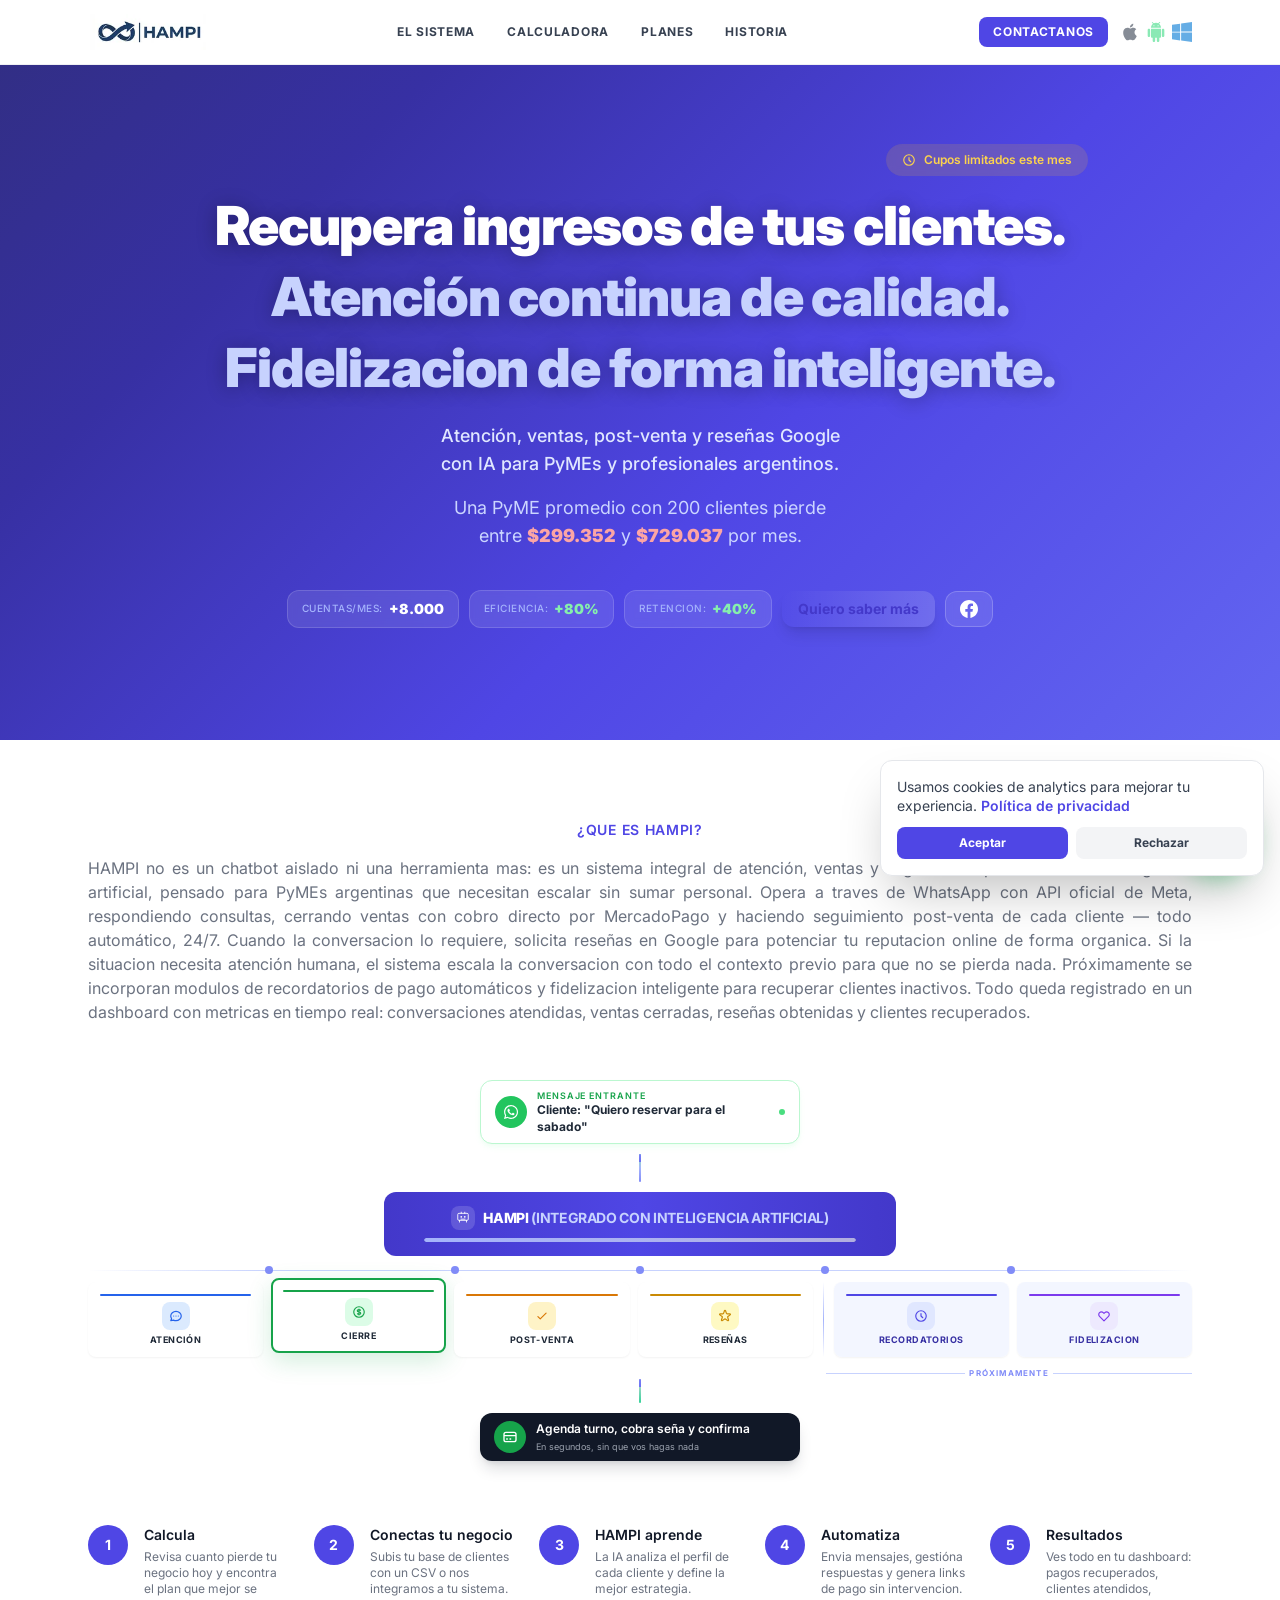
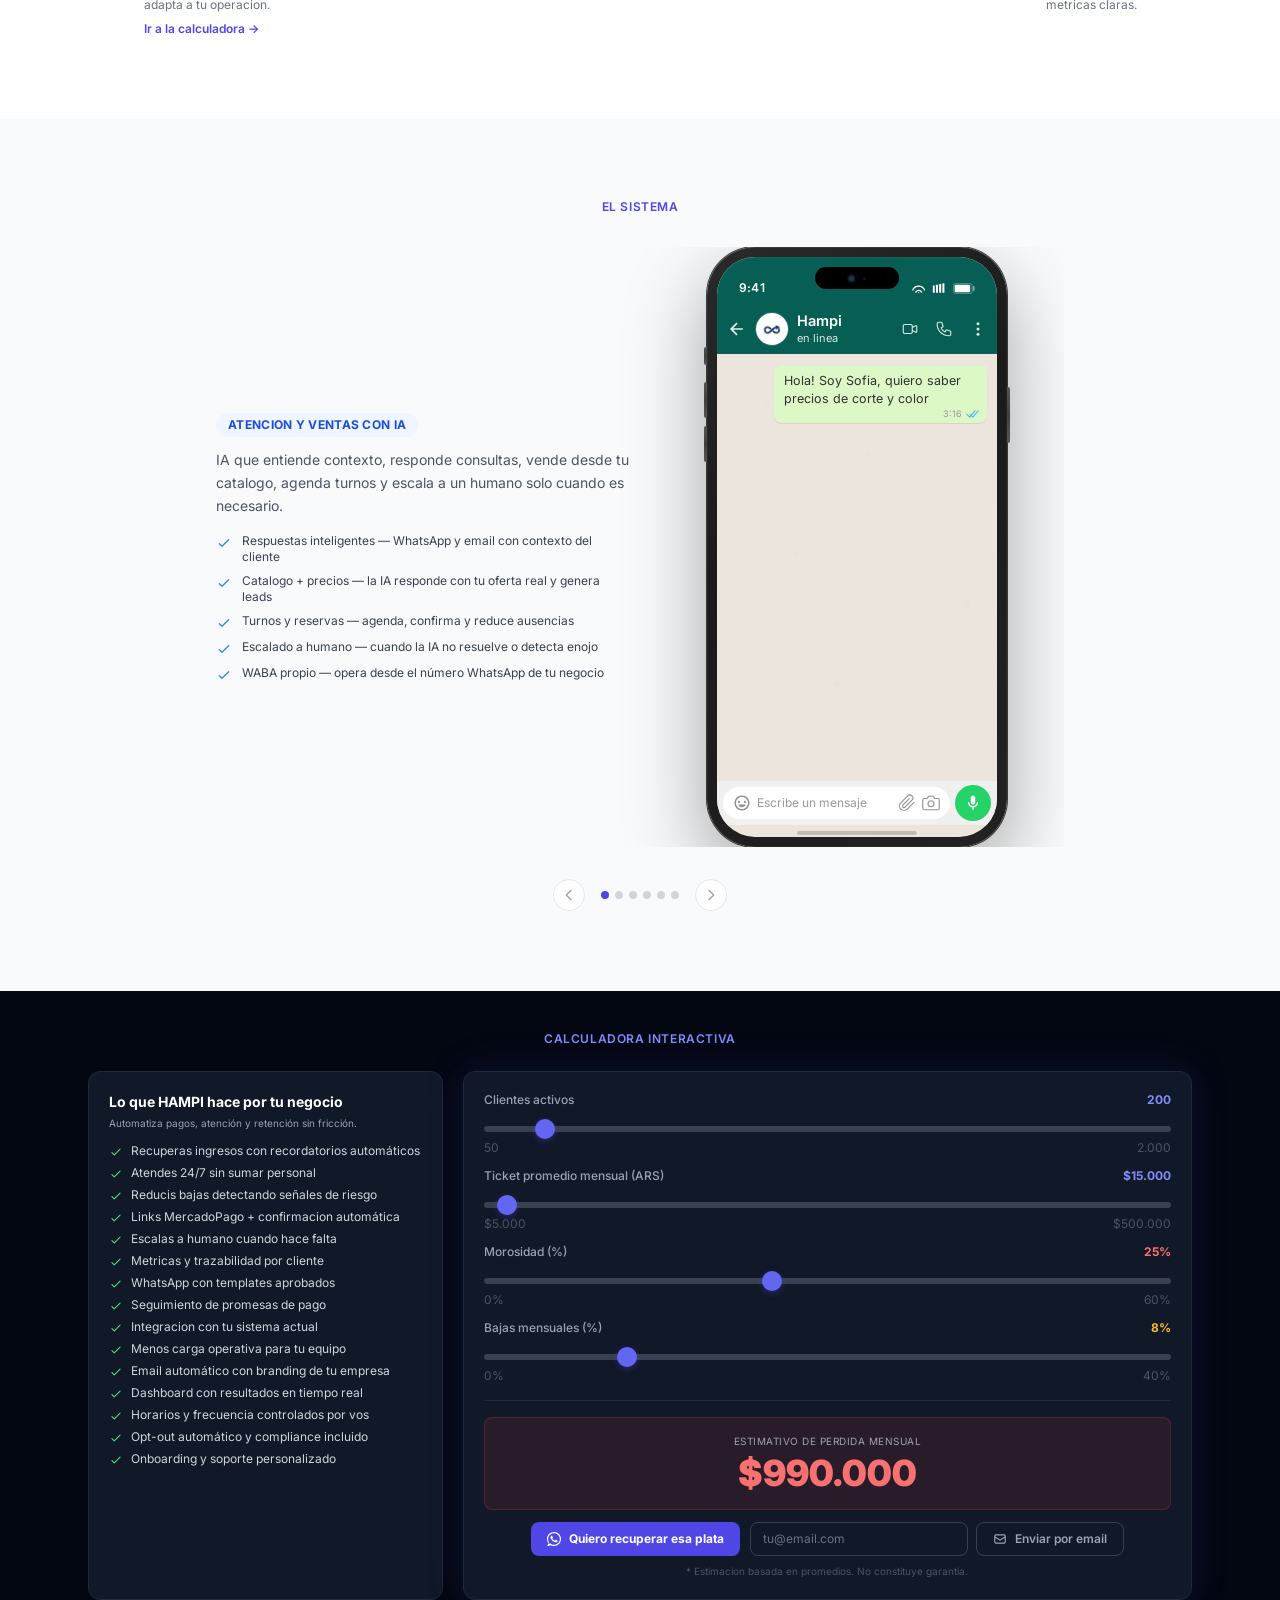
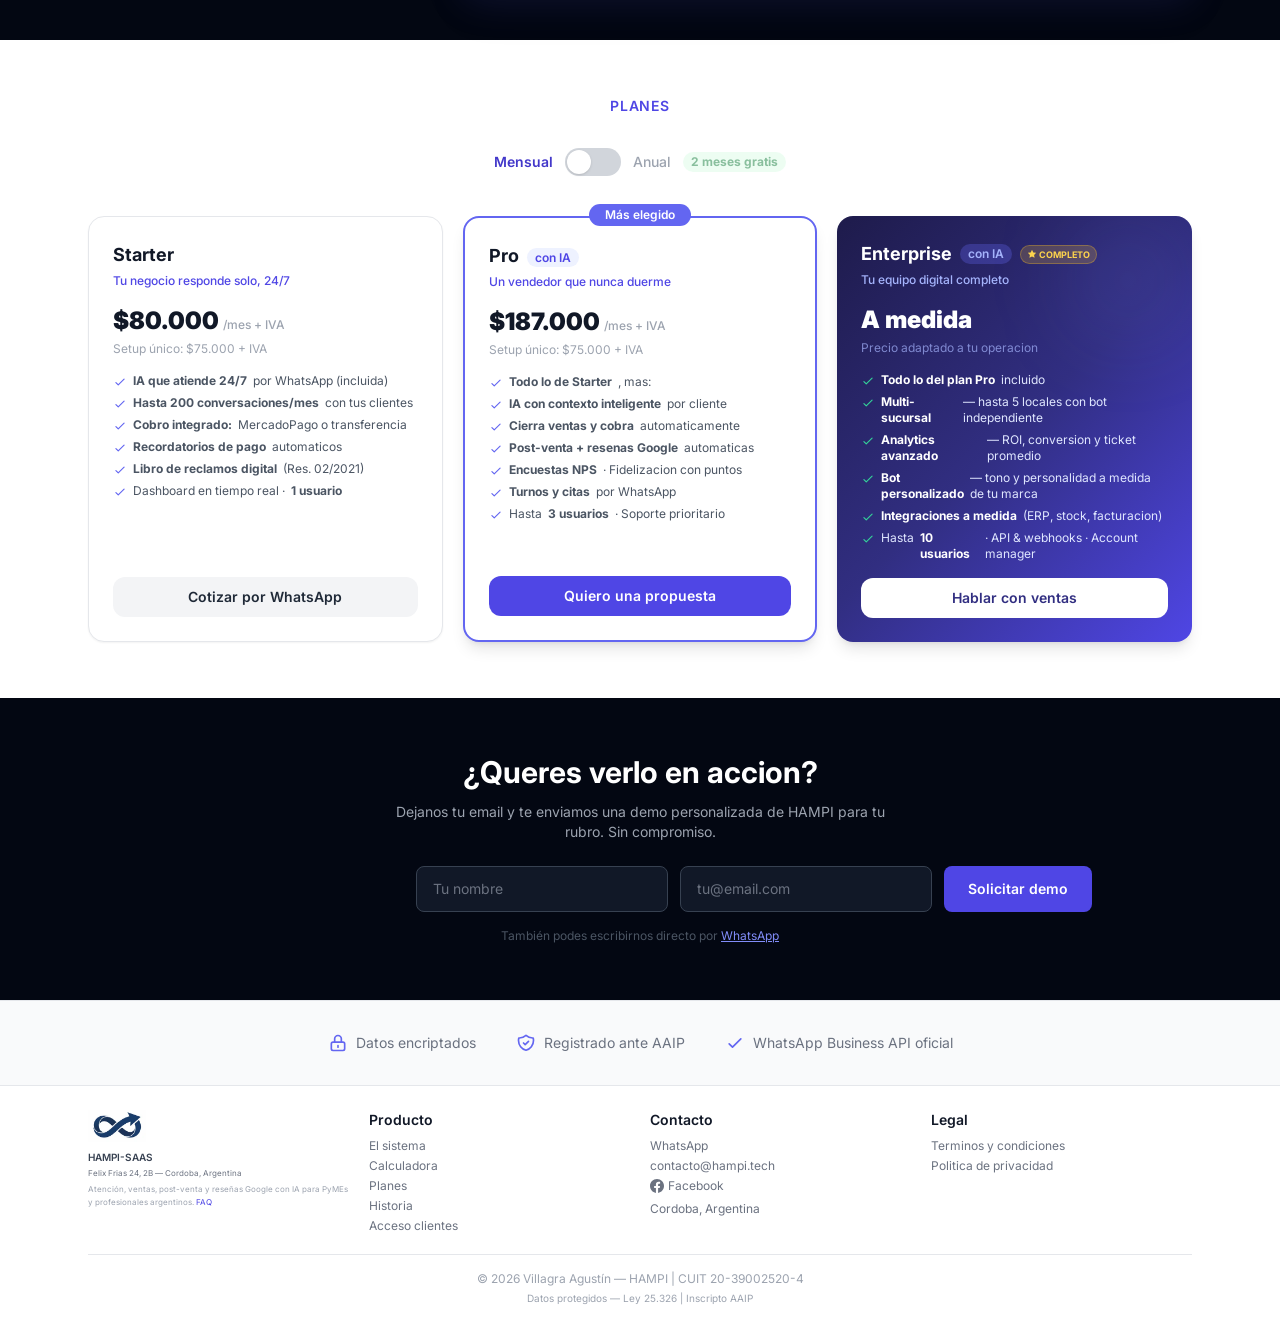
==== commit 557c24ae: "perf+seo: WebP imagen historia (1651KB→35KB) + fix heading hierarchy - Convertir foto historia.png a" ====
--- a/index.html
+++ b/index.html
@@ -401,7 +401,7 @@
                 <div class="w-6 h-6 bg-white/15 rounded-lg flex items-center justify-center">
                   <svg class="w-3.5 h-3.5 text-white" fill="currentColor" viewBox="0 0 24 24"><rect x="3" y="4" width="18" height="12" rx="2" ry="2" fill="none" stroke="currentColor" stroke-width="1.5"/><circle cx="9" cy="10" r="1.5"/><circle cx="15" cy="10" r="1.5"/><path d="M8.5 14h7" stroke="currentColor" stroke-width="1.5" stroke-linecap="round"/><path d="M6 16v3M18 16v3M9 4V2M15 4V2" stroke="currentColor" stroke-width="1.5" stroke-linecap="round"/></svg>
                 </div>
-                <h3 class="text-white font-extrabold text-xs sm:text-sm tracking-tight">HAMPI <span class="font-bold text-indigo-200">(INTEGRADO CON INTELIGENCIA ARTIFICIAL)</span></h3>
+                <h2 class="text-white font-extrabold text-xs sm:text-sm tracking-tight">HAMPI <span class="font-bold text-indigo-200">(INTEGRADO CON INTELIGENCIA ARTIFICIAL)</span></h2>
               </div>
               <!-- Barra de procesamiento -->
               <div class="mt-2 h-1 bg-indigo-900/40 rounded-full overflow-hidden">
@@ -897,7 +897,7 @@
         <!-- Columna izquierda: diagnostico (misma altura) -->
         <div class="lg:col-span-4">
           <div class="bg-gray-900 rounded-xl border border-gray-800 p-4 sm:p-5 h-full flex flex-col">
-            <h3 class="text-sm font-bold text-white mb-1">Lo que HAMPI hace por tu negocio</h3>
+            <h2 class="text-sm font-bold text-white mb-1">Lo que HAMPI hace por tu negocio</h2>
             <p class="text-[10px] text-gray-400 mb-3">Automatiza pagos, atención y retención sin fricción.</p>
             <ul class="space-y-1.5 flex-1">
               <li class="flex items-start gap-2">
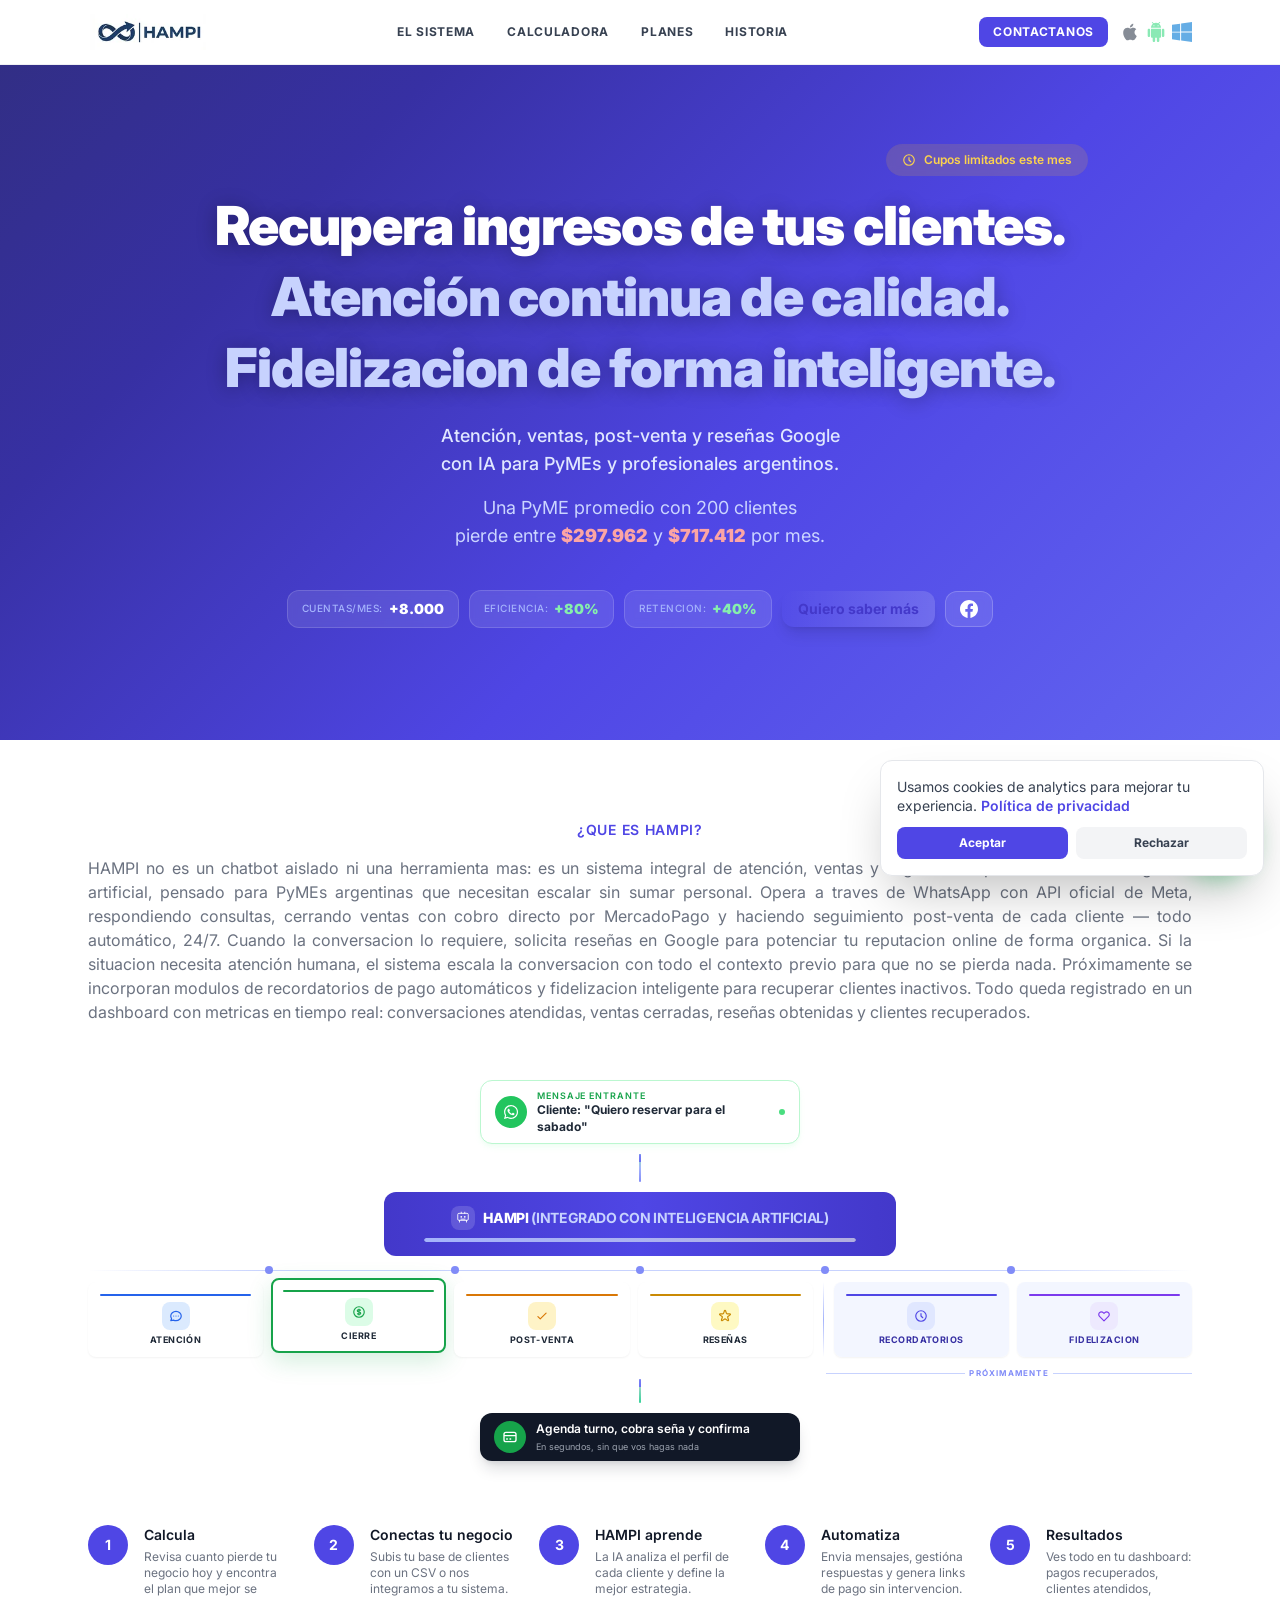
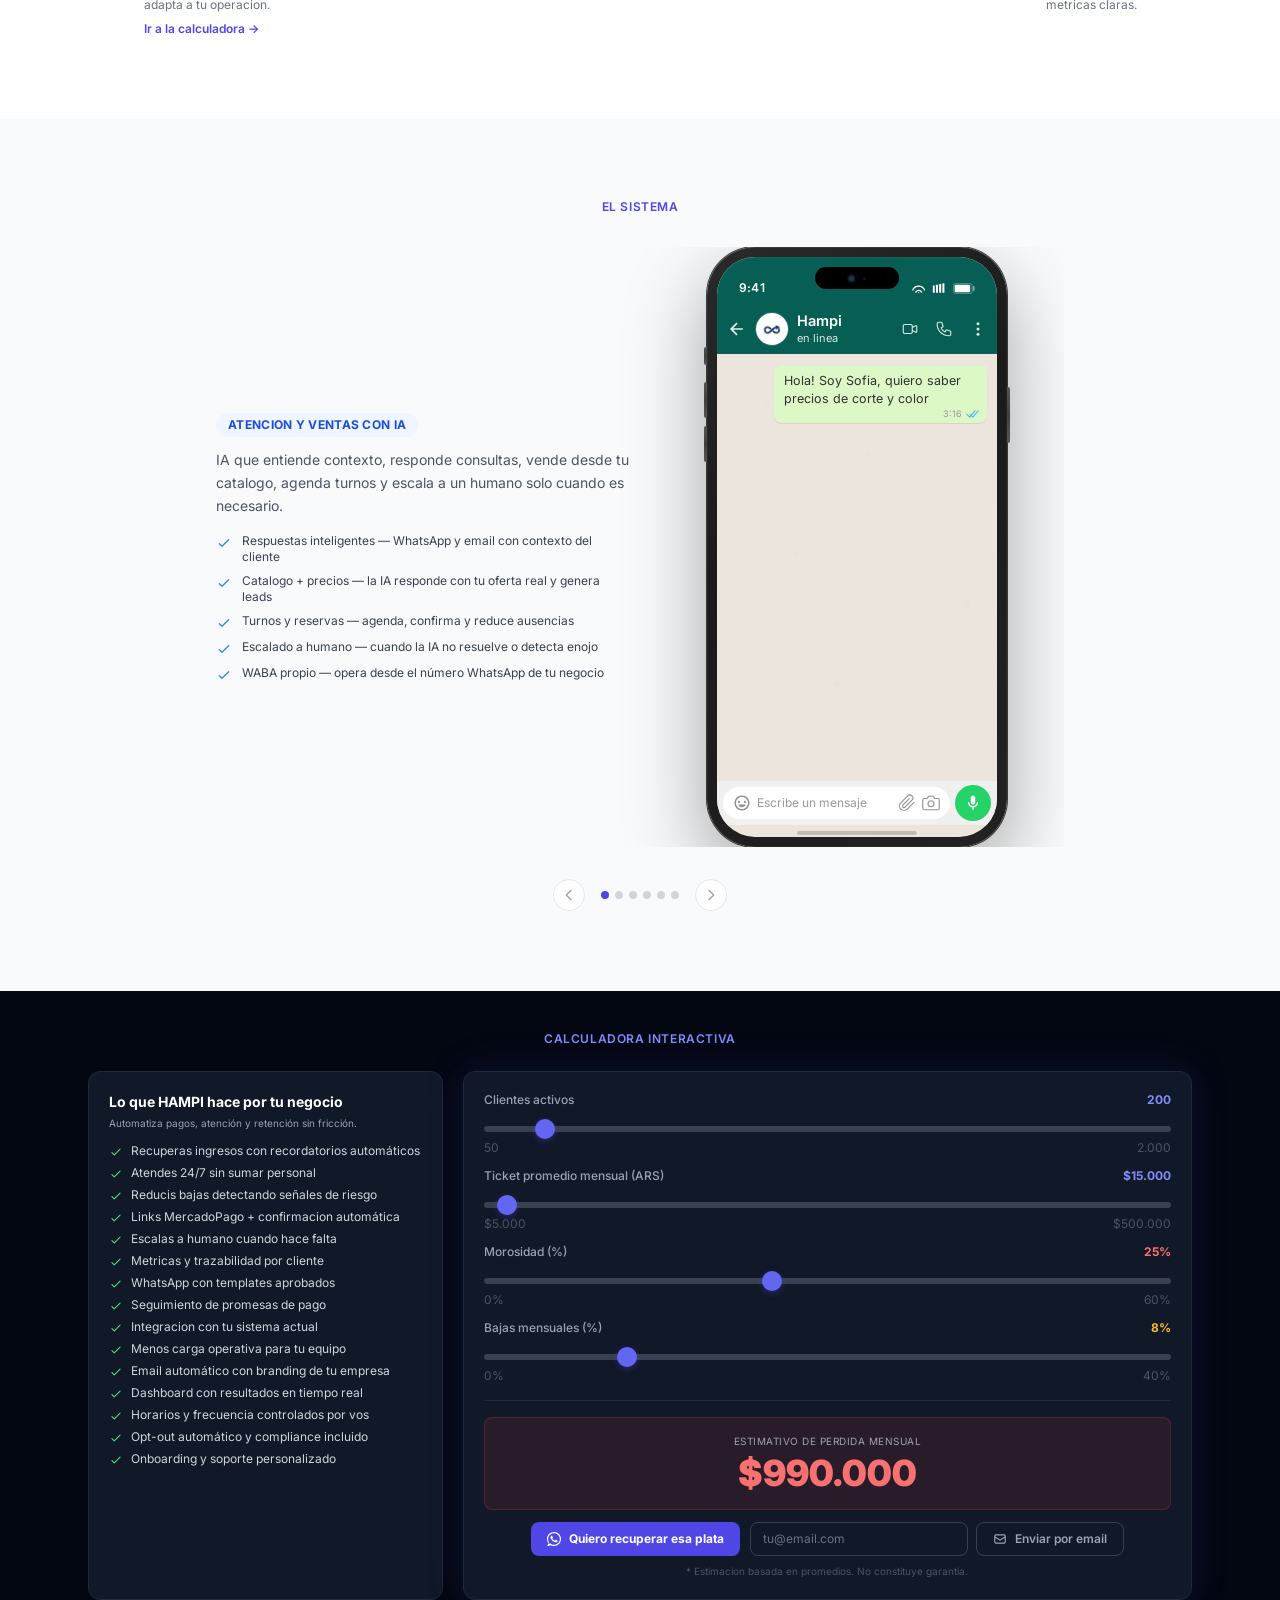
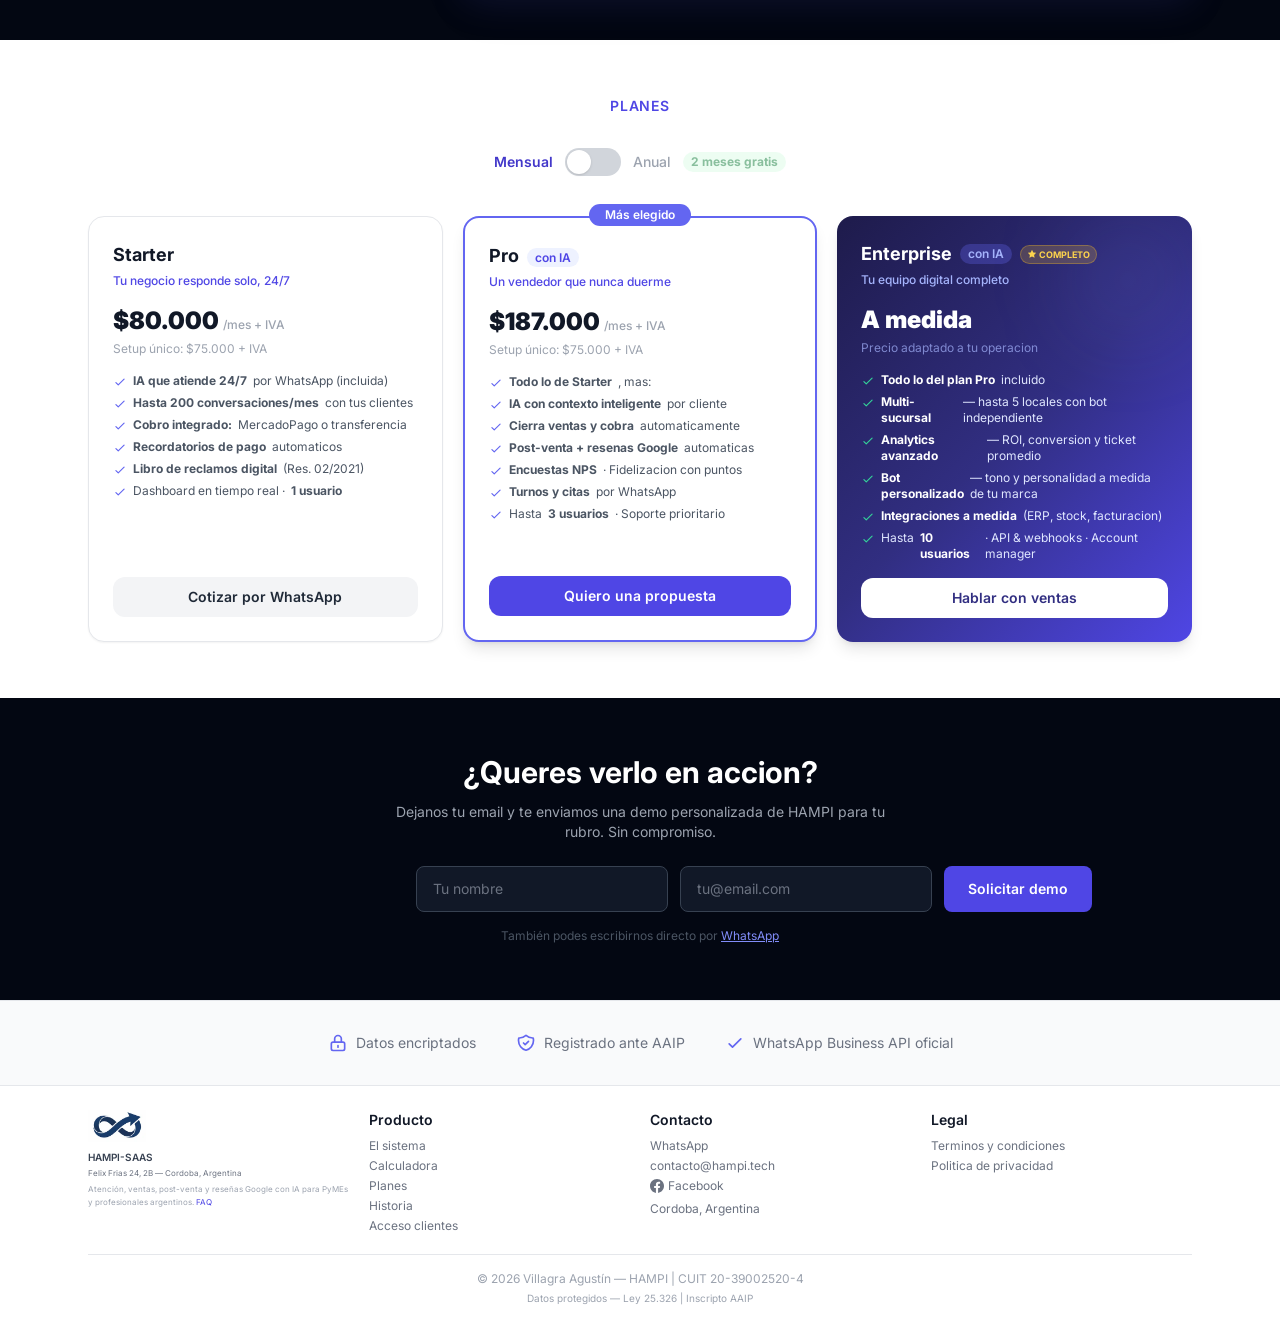
==== commit 46744644: "chore: add facebook-domain-verification meta tag for hampitech.com.ar Adds a second facebook-domain-" ====
--- a/index.html
+++ b/index.html
@@ -10,6 +10,7 @@
   <meta name="robots" content="index, follow">
   <meta name="referrer" content="strict-origin-when-cross-origin">
   <meta name="facebook-domain-verification" content="ja7nkng0j9wahrmzs2x4em6lvalo7e" />
+  <meta name="facebook-domain-verification" content="gfmnjbpo7gp7cwelgzfda8sx5odh7r" />
   <link rel="canonical" href="https://hampi.tech/">
 
   <!-- Open Graph -->
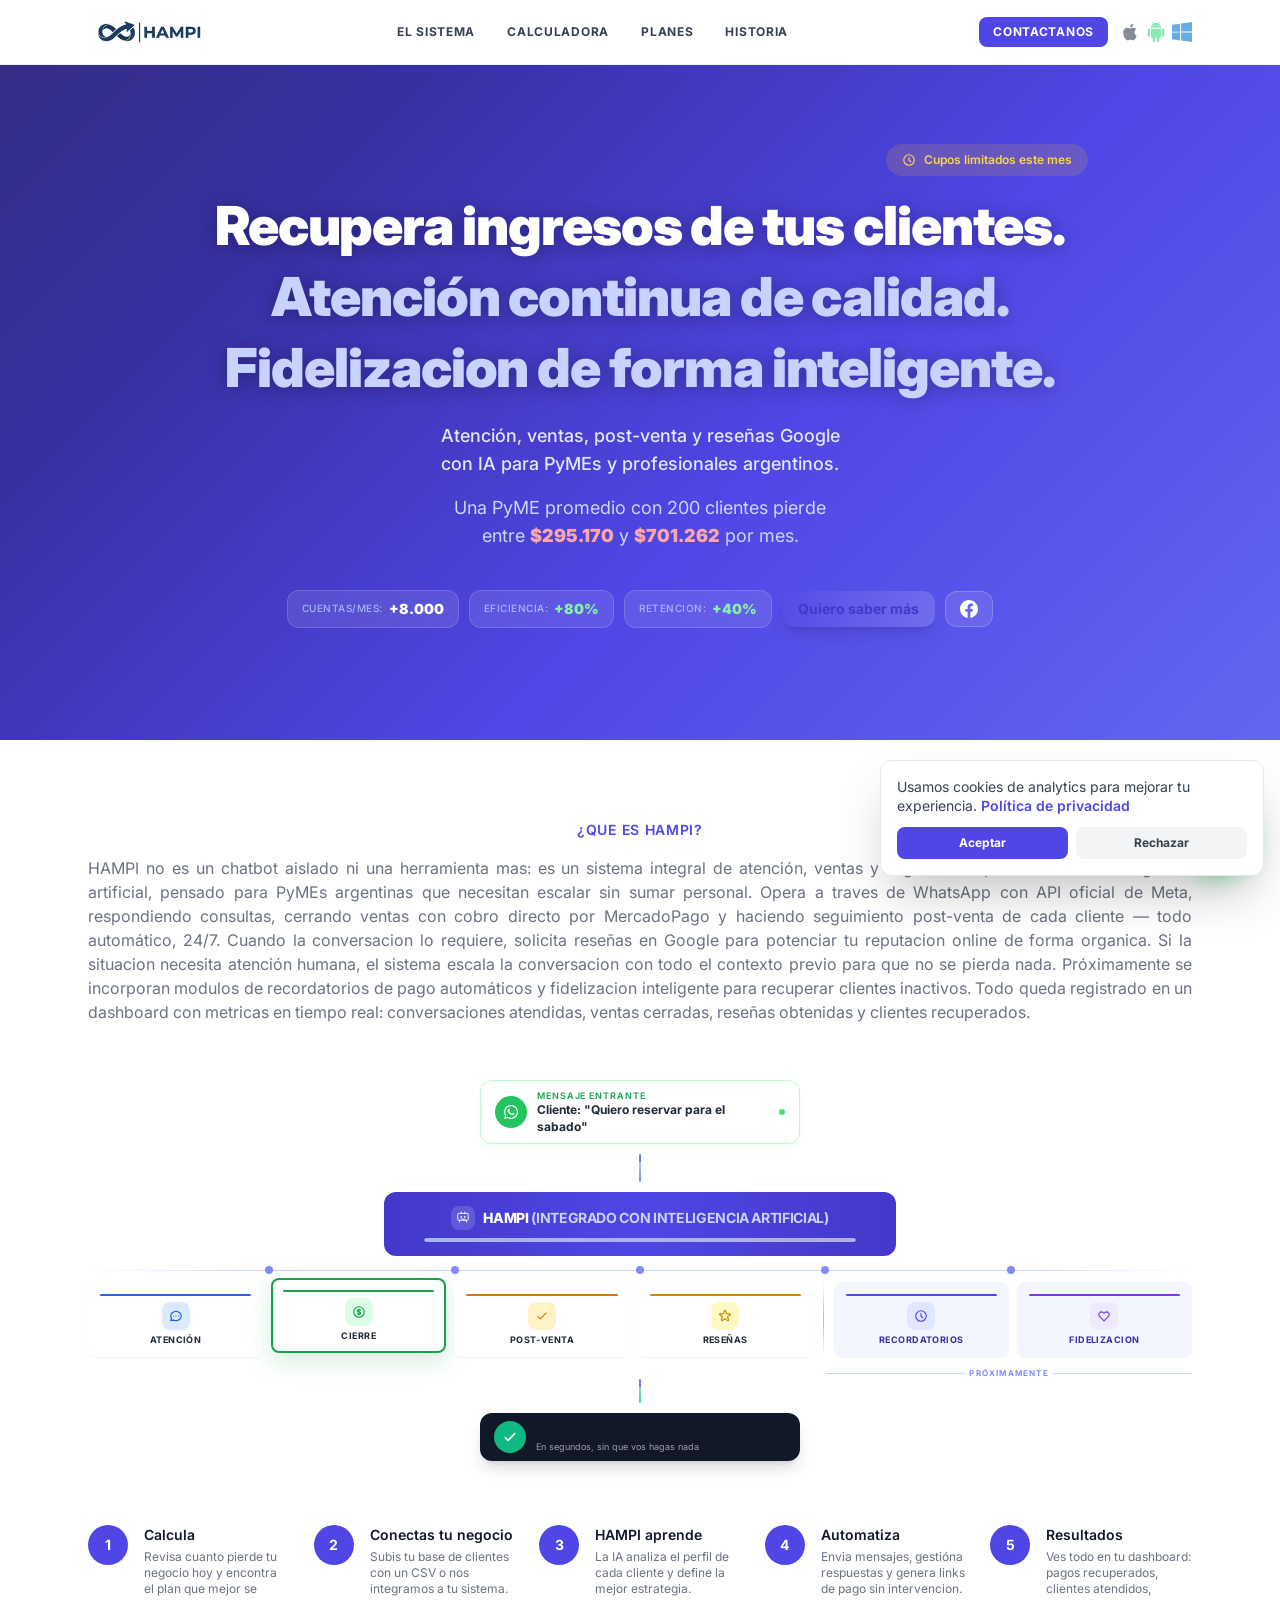
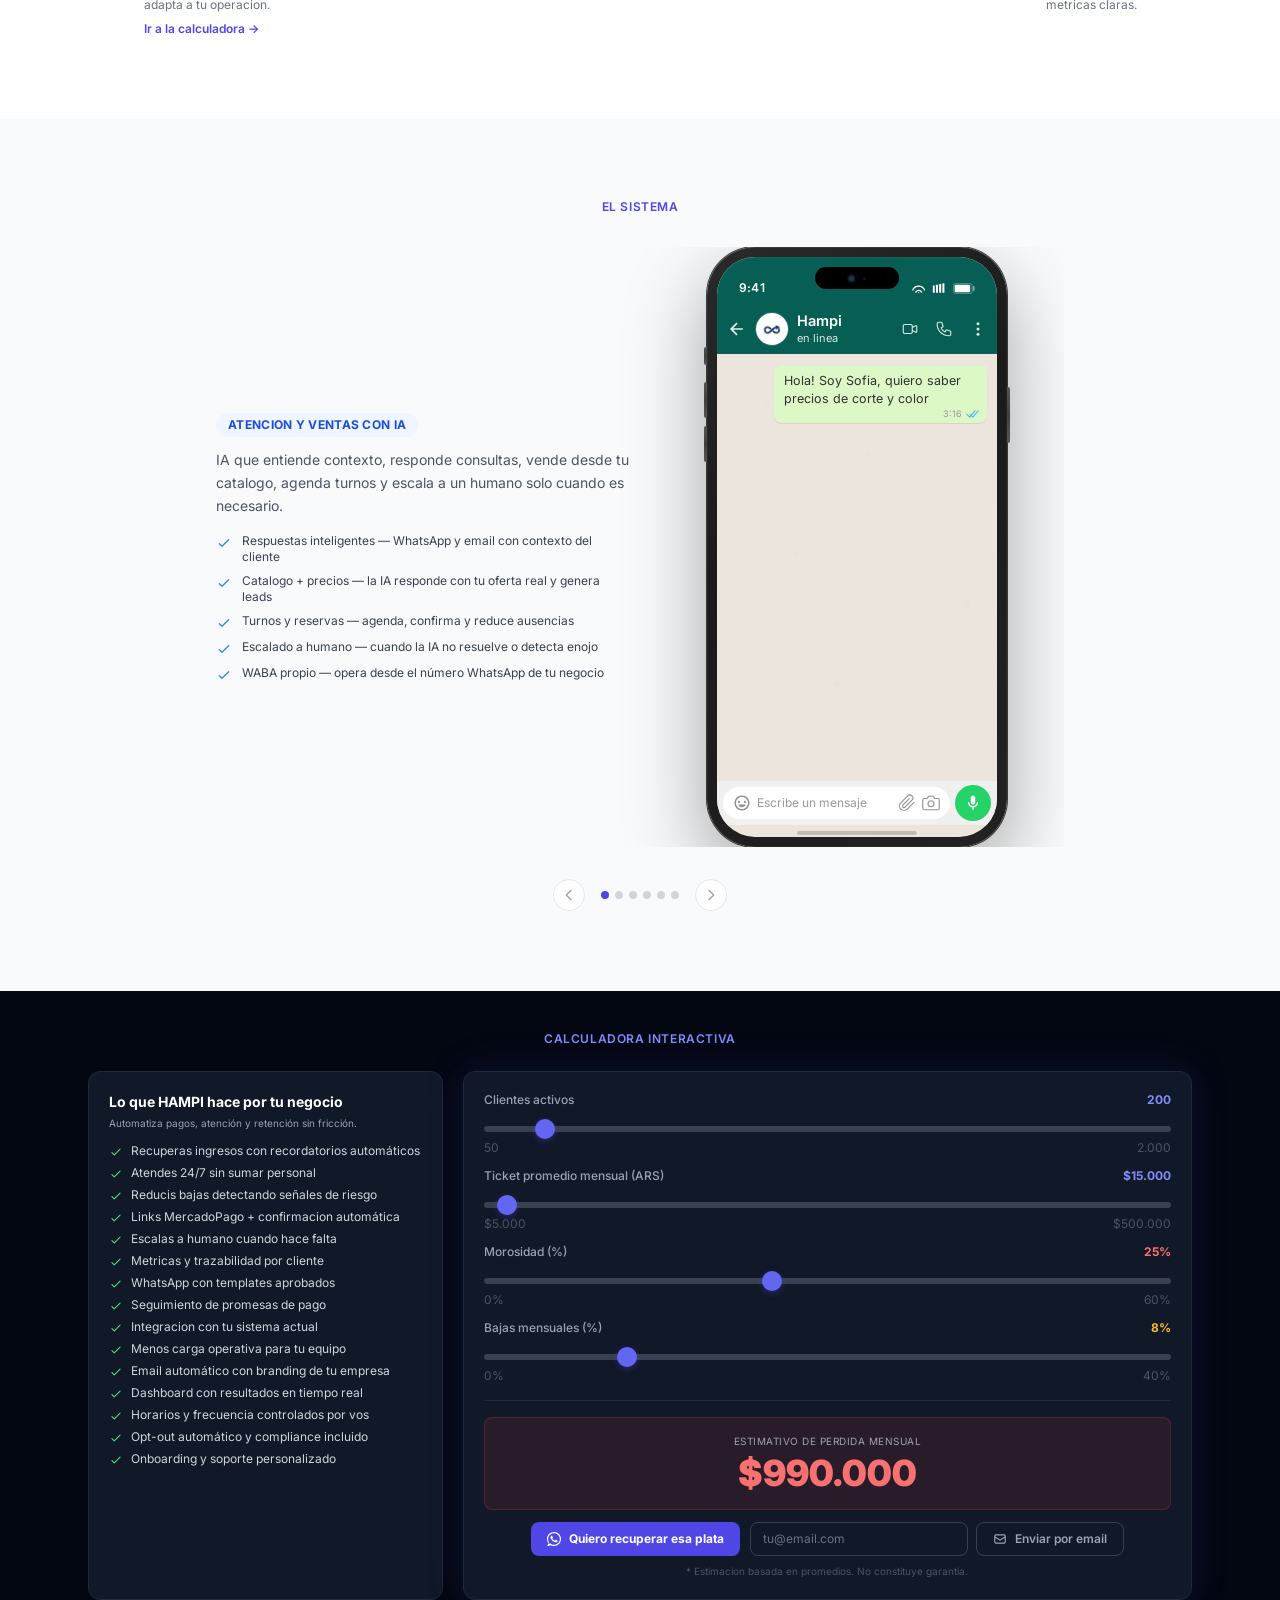
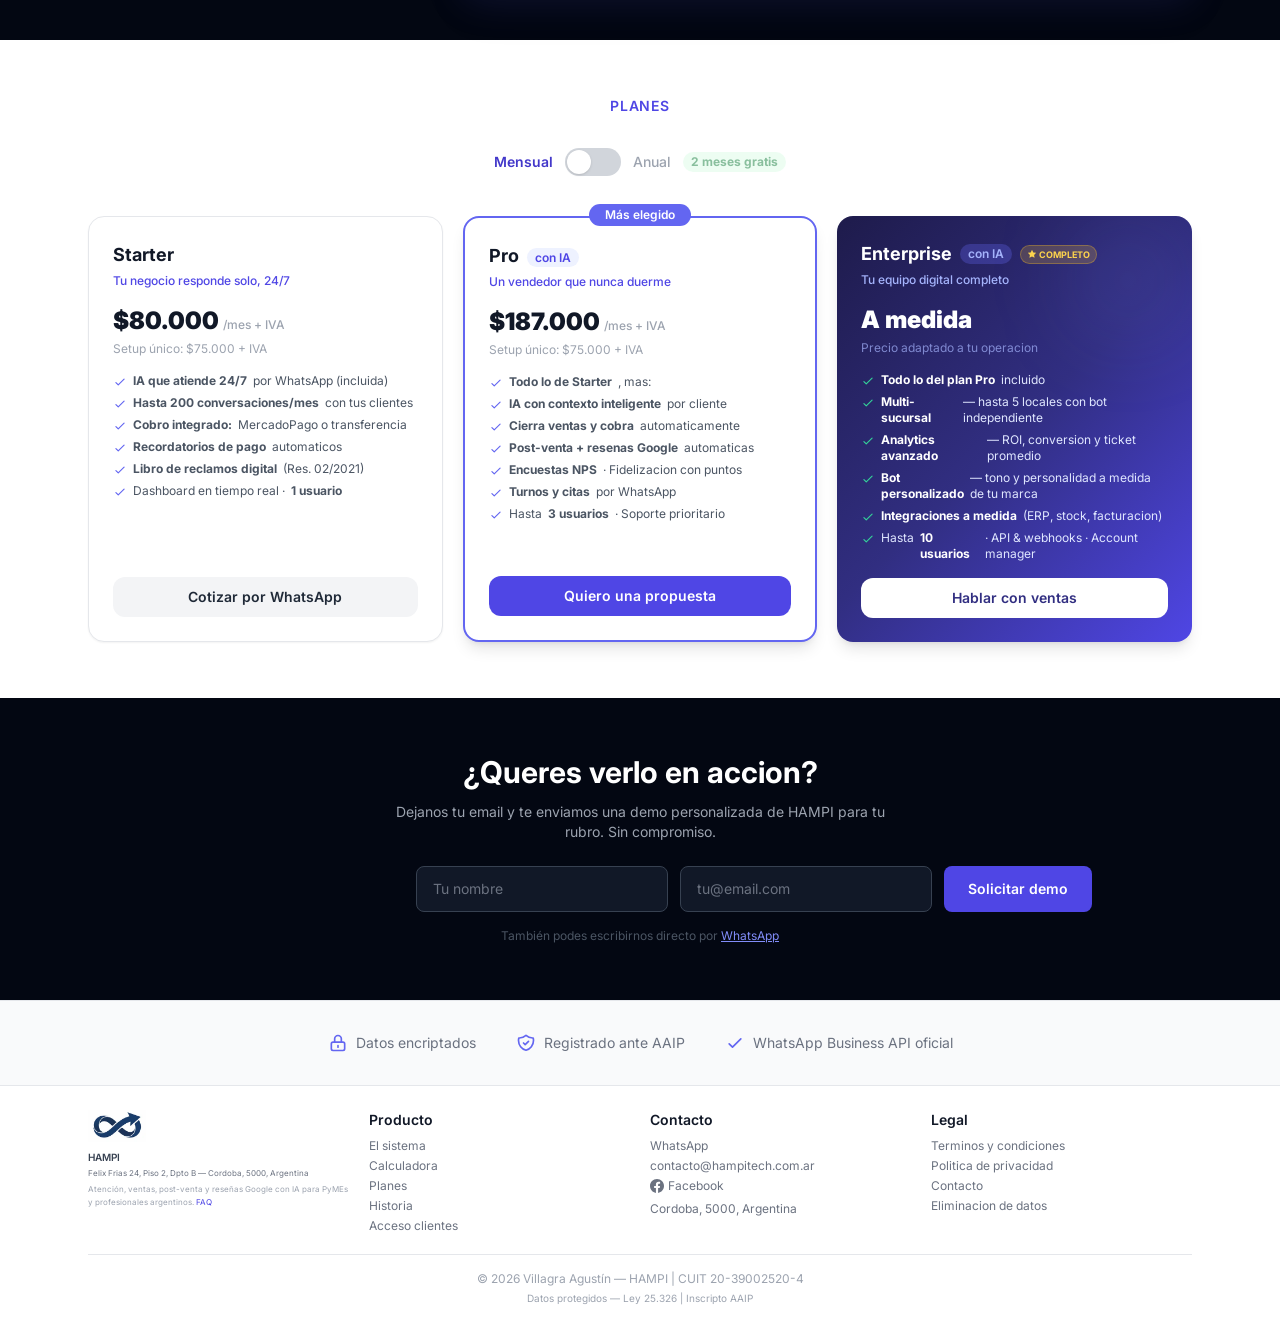
==== commit ac381e16: "feat: migrate site to hampitech.com.ar + add contact and data deletion pages - Update canonical, OG," ====
--- a/index.html
+++ b/index.html
@@ -11,15 +11,15 @@
   <meta name="referrer" content="strict-origin-when-cross-origin">
   <meta name="facebook-domain-verification" content="ja7nkng0j9wahrmzs2x4em6lvalo7e" />
   <meta name="facebook-domain-verification" content="gfmnjbpo7gp7cwelgzfda8sx5odh7r" />
-  <link rel="canonical" href="https://hampi.tech/">
+  <link rel="canonical" href="https://hampitech.com.ar/">
 
   <!-- Open Graph -->
   <meta property="fb:app_id" content="757900813820776">
   <meta property="og:title" content="HAMPI — Atención y ventas con IA por WhatsApp para PyMEs">
   <meta property="og:description" content="Tu negocio atiende, vende y cobra solo por WhatsApp con IA. Setup único: $75.000 + IVA. Empeza con 15 dias gratis.">
   <meta property="og:type" content="website">
-  <meta property="og:url" content="https://hampi.tech">
-  <meta property="og:image" content="https://hampi.tech/og-logo.png">
+  <meta property="og:url" content="https://hampitech.com.ar">
+  <meta property="og:image" content="https://hampitech.com.ar/og-logo.png">
   <meta property="og:image:width" content="1200">
   <meta property="og:image:height" content="630">
   <meta property="og:image:alt" content="HAMPI — Atención y ventas con IA por WhatsApp para PyMEs argentinas">
@@ -30,7 +30,7 @@
   <meta name="twitter:card" content="summary_large_image">
   <meta name="twitter:title" content="HAMPI — Atención y ventas con IA por WhatsApp">
   <meta name="twitter:description" content="Tu negocio atiende, vende y cobra solo. IA para PyMEs argentinas. Setup único: $75.000 + IVA.">
-  <meta name="twitter:image" content="https://hampi.tech/og-logo.png">
+  <meta name="twitter:image" content="https://hampitech.com.ar/og-logo.png">
 
   <!-- Favicons -->
   <link rel="icon" type="image/png" sizes="32x32" href="logoxx.png">
@@ -175,16 +175,18 @@
     "@context": "https://schema.org",
     "@type": "Organization",
     "name": "HAMPI",
-    "legalName": "Villagra Agustín",
-    "url": "https://hampi.tech",
-    "logo": "https://hampi.tech/og-logo.png",
-    "image": "https://hampi.tech/og-image.jpg",
+    "legalName": "Villagra Agustin",
+    "url": "https://hampitech.com.ar",
+    "logo": "https://hampitech.com.ar/og-logo.png",
+    "image": "https://hampitech.com.ar/og-image.jpg",
     "description": "Sistema de atención y ventas con IA por WhatsApp para PyMEs argentinas. Automatiza atención al cliente, ventas, post-venta y reseñas Google.",
+    "taxID": "20-39002520-4",
     "address": {
       "@type": "PostalAddress",
-      "streetAddress": "Felix Frias 24, Piso 2 Dpto. B",
+      "streetAddress": "Felix Frias 24, Piso 2, Dpto B",
       "addressLocality": "Cordoba",
       "addressRegion": "Cordoba",
+      "postalCode": "5000",
       "addressCountry": "AR"
     },
     "contactPoint": {
@@ -193,7 +195,7 @@
       "contactType": "sales",
       "availableLanguage": "Spanish"
     },
-    "email": "contacto@hampi.tech",
+    "email": "contacto@hampitech.com.ar",
     "sameAs": [
       "https://facebook.com/hampi.tech/"
     ],
@@ -219,8 +221,8 @@
       "offerCount": "3"
     },
     "description": "Plataforma de IA para automatizar atención al cliente, ventas y recordatorios de pago por WhatsApp",
-    "url": "https://hampi.tech",
-    "screenshot": "https://hampi.tech/og-image.jpg",
+    "url": "https://hampitech.com.ar",
+    "screenshot": "https://hampitech.com.ar/og-image.jpg",
     "featureList": "Atención IA 24/7, Ventas automáticas, Cobros y recordatorios de pago, Reseñas Google, Fidelización inteligente"
   }
   </script>
@@ -231,12 +233,15 @@
     "name": "HAMPI",
     "address": {
       "@type": "PostalAddress",
+      "streetAddress": "Felix Frias 24, Piso 2, Dpto B",
       "addressLocality": "Cordoba",
       "addressRegion": "Cordoba",
+      "postalCode": "5000",
       "addressCountry": "AR"
     },
-    "url": "https://hampi.tech",
+    "url": "https://hampitech.com.ar",
     "telephone": "+5493514084090",
+    "email": "contacto@hampitech.com.ar",
     "priceRange": "$$"
   }
   </script>
@@ -1194,8 +1199,8 @@
       <div class="grid sm:grid-cols-2 lg:grid-cols-4 gap-5 mb-5">
         <div>
           <div class="mb-2"><picture><source srcset="logoabajo.webp" type="image/webp"><img src="logoabajo.png" alt="HAMPI" class="h-8 w-auto object-contain" width="200" height="111" loading="lazy"></picture></div>
-          <p class="text-[10px] font-semibold text-gray-700 mb-0.5">HAMPI-SAAS</p>
-          <p class="text-[8px] text-gray-500 mb-1">Felix Frias 24, 2B — Cordoba, Argentina</p>
+          <p class="text-[10px] font-semibold text-gray-700 mb-0.5">HAMPI</p>
+          <p class="text-[8px] text-gray-500 mb-1">Felix Frias 24, Piso 2, Dpto B — Cordoba, 5000, Argentina</p>
           <p class="text-[8px] leading-relaxed text-gray-400">Atención, ventas, post-venta y reseñas Google con IA para PyMEs y profesionales argentinos. <a href="faq.html" class="text-brand-600 hover:underline">FAQ</a></p>
         </div>
         <div>
@@ -1212,9 +1217,9 @@
           <h4 class="text-gray-900 font-semibold mb-2 text-sm">Contacto</h4>
           <ul class="space-y-1 text-xs">
             <li><a href="https://api.whatsapp.com/send?phone=5493514084090&app_absent=0" target="_blank" rel="noopener" class="hover:text-gray-900 transition-colors">WhatsApp</a></li>
-            <li><a href="mailto:contacto@hampi.tech" class="hover:text-gray-900 transition-colors">contacto@hampi.tech</a></li>
+            <li><a href="mailto:contacto@hampitech.com.ar" class="hover:text-gray-900 transition-colors">contacto@hampitech.com.ar</a></li>
             <li><a href="https://facebook.com/hampi.tech/" target="_blank" rel="noopener" class="inline-flex items-center gap-1 hover:text-gray-900 transition-colors"><svg class="w-3.5 h-3.5" fill="currentColor" viewBox="0 0 24 24"><path d="M24 12.073c0-6.627-5.373-12-12-12s-12 5.373-12 12c0 5.99 4.388 10.954 10.125 11.854v-8.385H7.078v-3.47h3.047V9.43c0-3.007 1.792-4.669 4.533-4.669 1.312 0 2.686.235 2.686.235v2.953H15.83c-1.491 0-1.956.925-1.956 1.874v2.25h3.328l-.532 3.47h-2.796v8.385C19.612 23.027 24 18.062 24 12.073z"/></svg>Facebook</a></li>
-            <li>Cordoba, Argentina</li>
+            <li>Cordoba, 5000, Argentina</li>
           </ul>
         </div>
         <div>
@@ -1222,6 +1227,8 @@
           <ul class="space-y-1 text-xs">
             <li><a href="terminos.html" class="hover:text-gray-900 transition-colors">Terminos y condiciones</a></li>
             <li><a href="privacidad.html" class="hover:text-gray-900 transition-colors">Politica de privacidad</a></li>
+            <li><a href="contacto.html" class="hover:text-gray-900 transition-colors">Contacto</a></li>
+            <li><a href="eliminacion-datos.html" class="hover:text-gray-900 transition-colors">Eliminacion de datos</a></li>
           </ul>
         </div>
       </div>
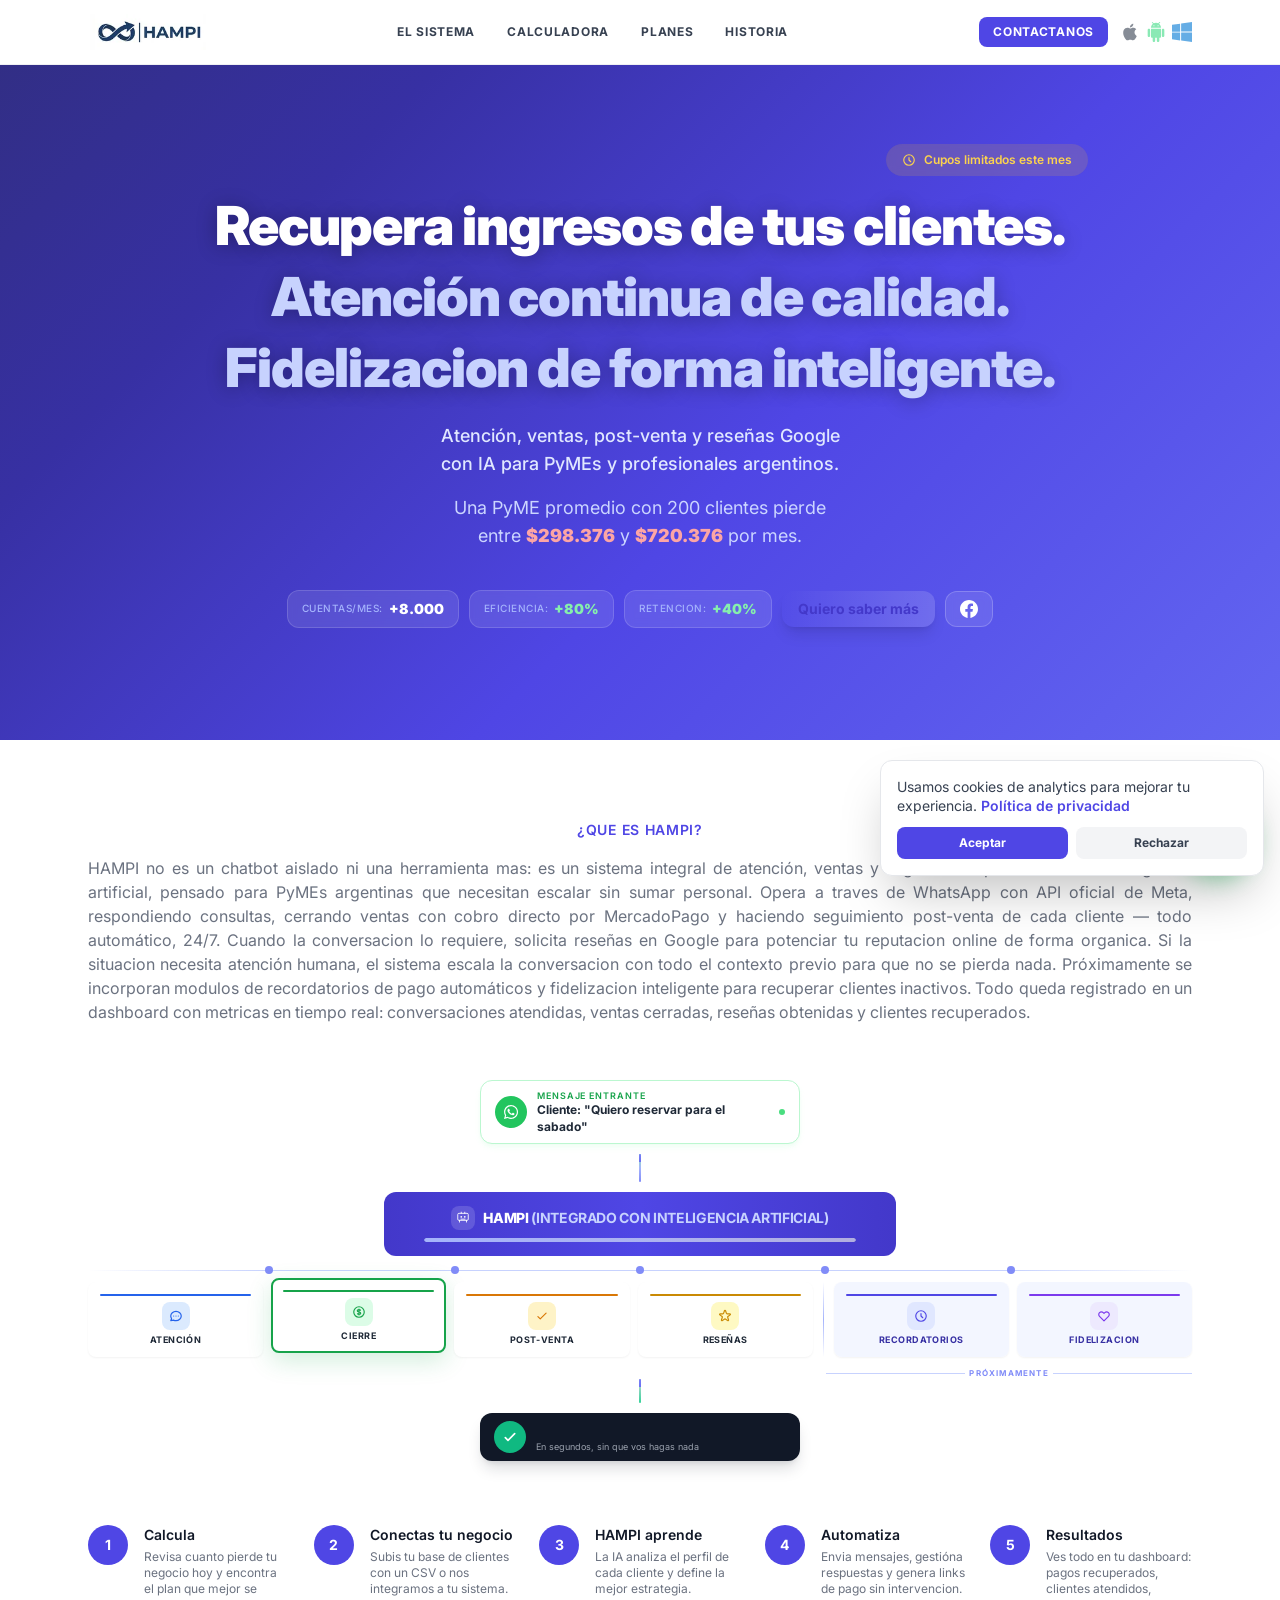
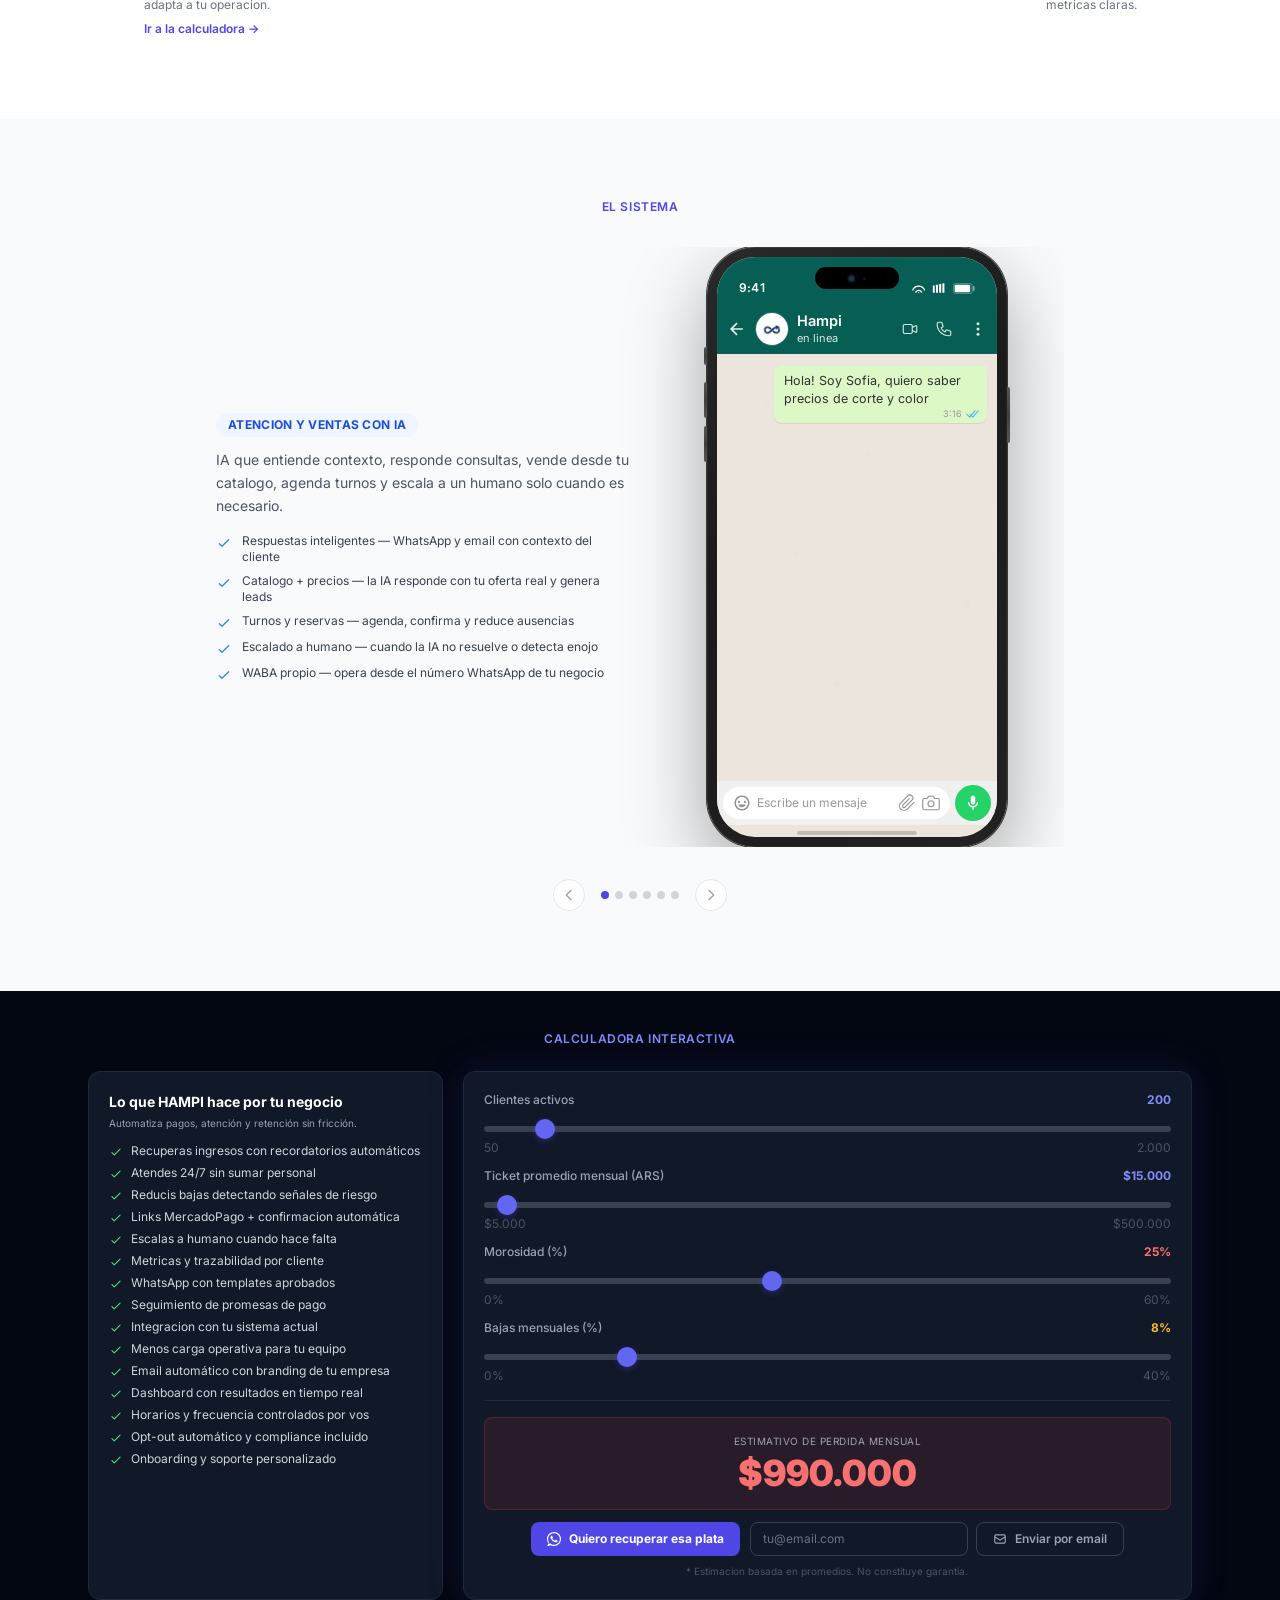
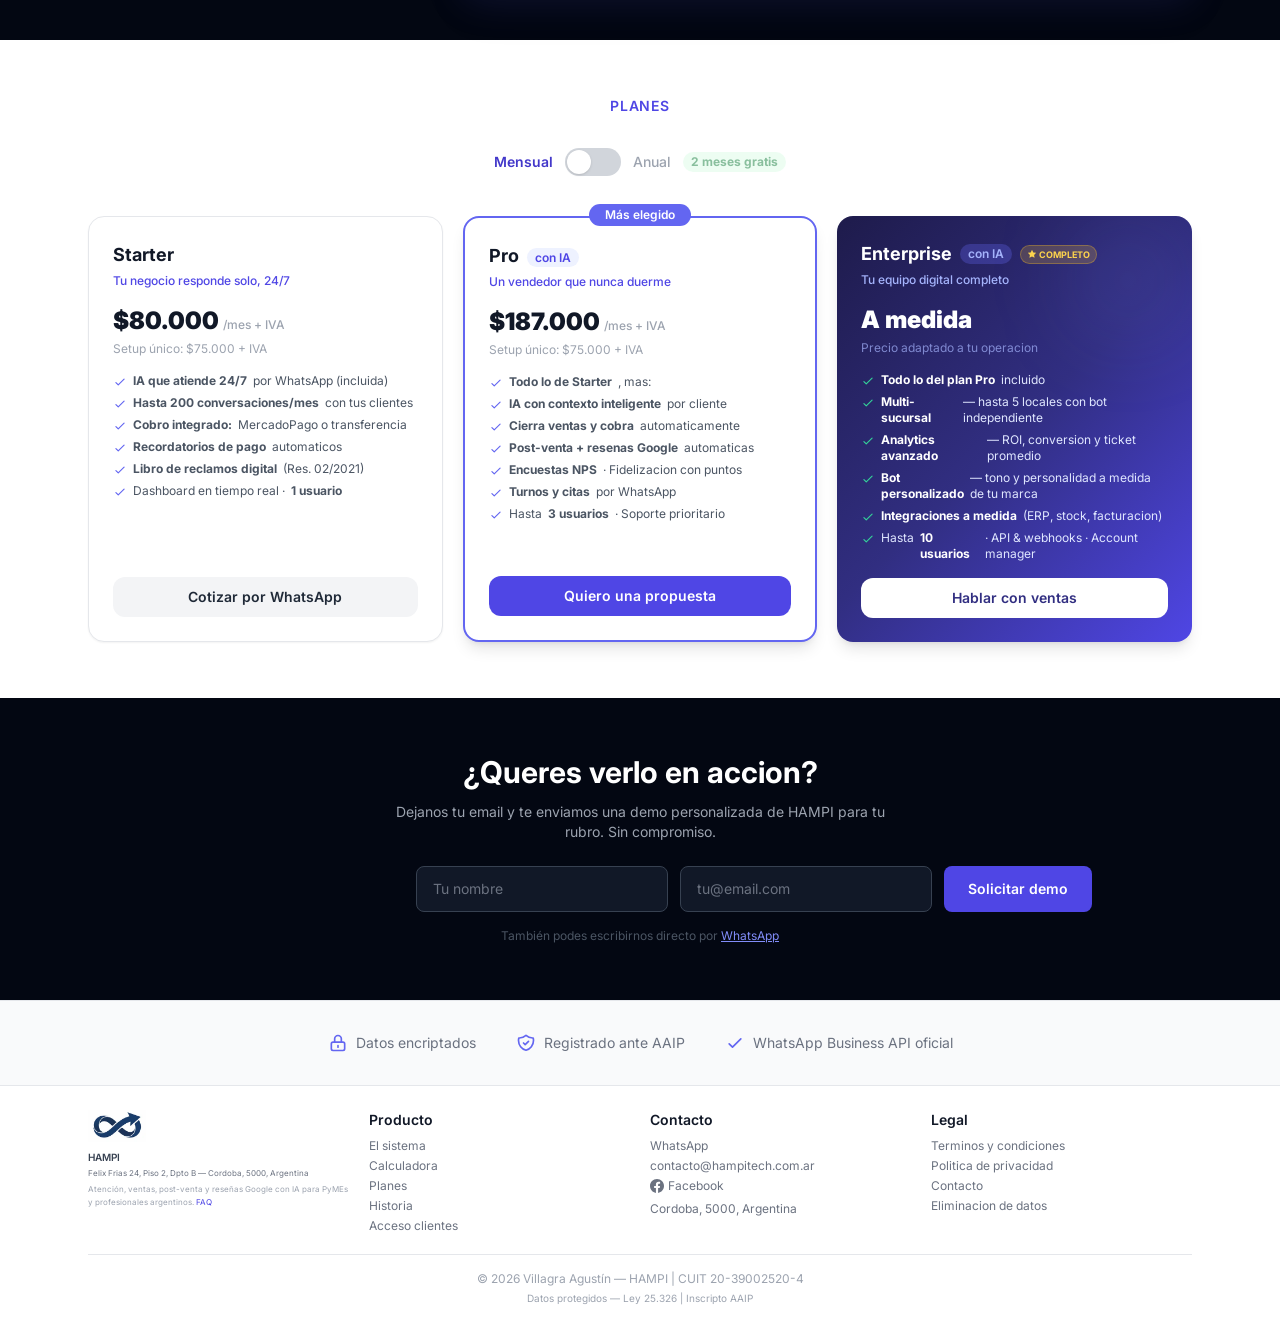
==== commit 42ba49fb: "chore: point calculator-lead endpoint to api.hampitech.com.ar Coherent with the rest of the .com.ar " ====
--- a/index.html
+++ b/index.html
@@ -1851,7 +1851,7 @@
     // === Email result via API ===
     const CALC_API = location.hostname === 'localhost' || location.hostname === '127.0.0.1'
       ? 'http://localhost:8000/public/calculator-lead'
-      : 'https://api.hampi.tech/public/calculator-lead';
+      : 'https://api.hampitech.com.ar/public/calculator-lead';
 
     document.getElementById('calc-email-btn').addEventListener('click', async () => {
       const emailInput = document.getElementById('calc-email-input');
